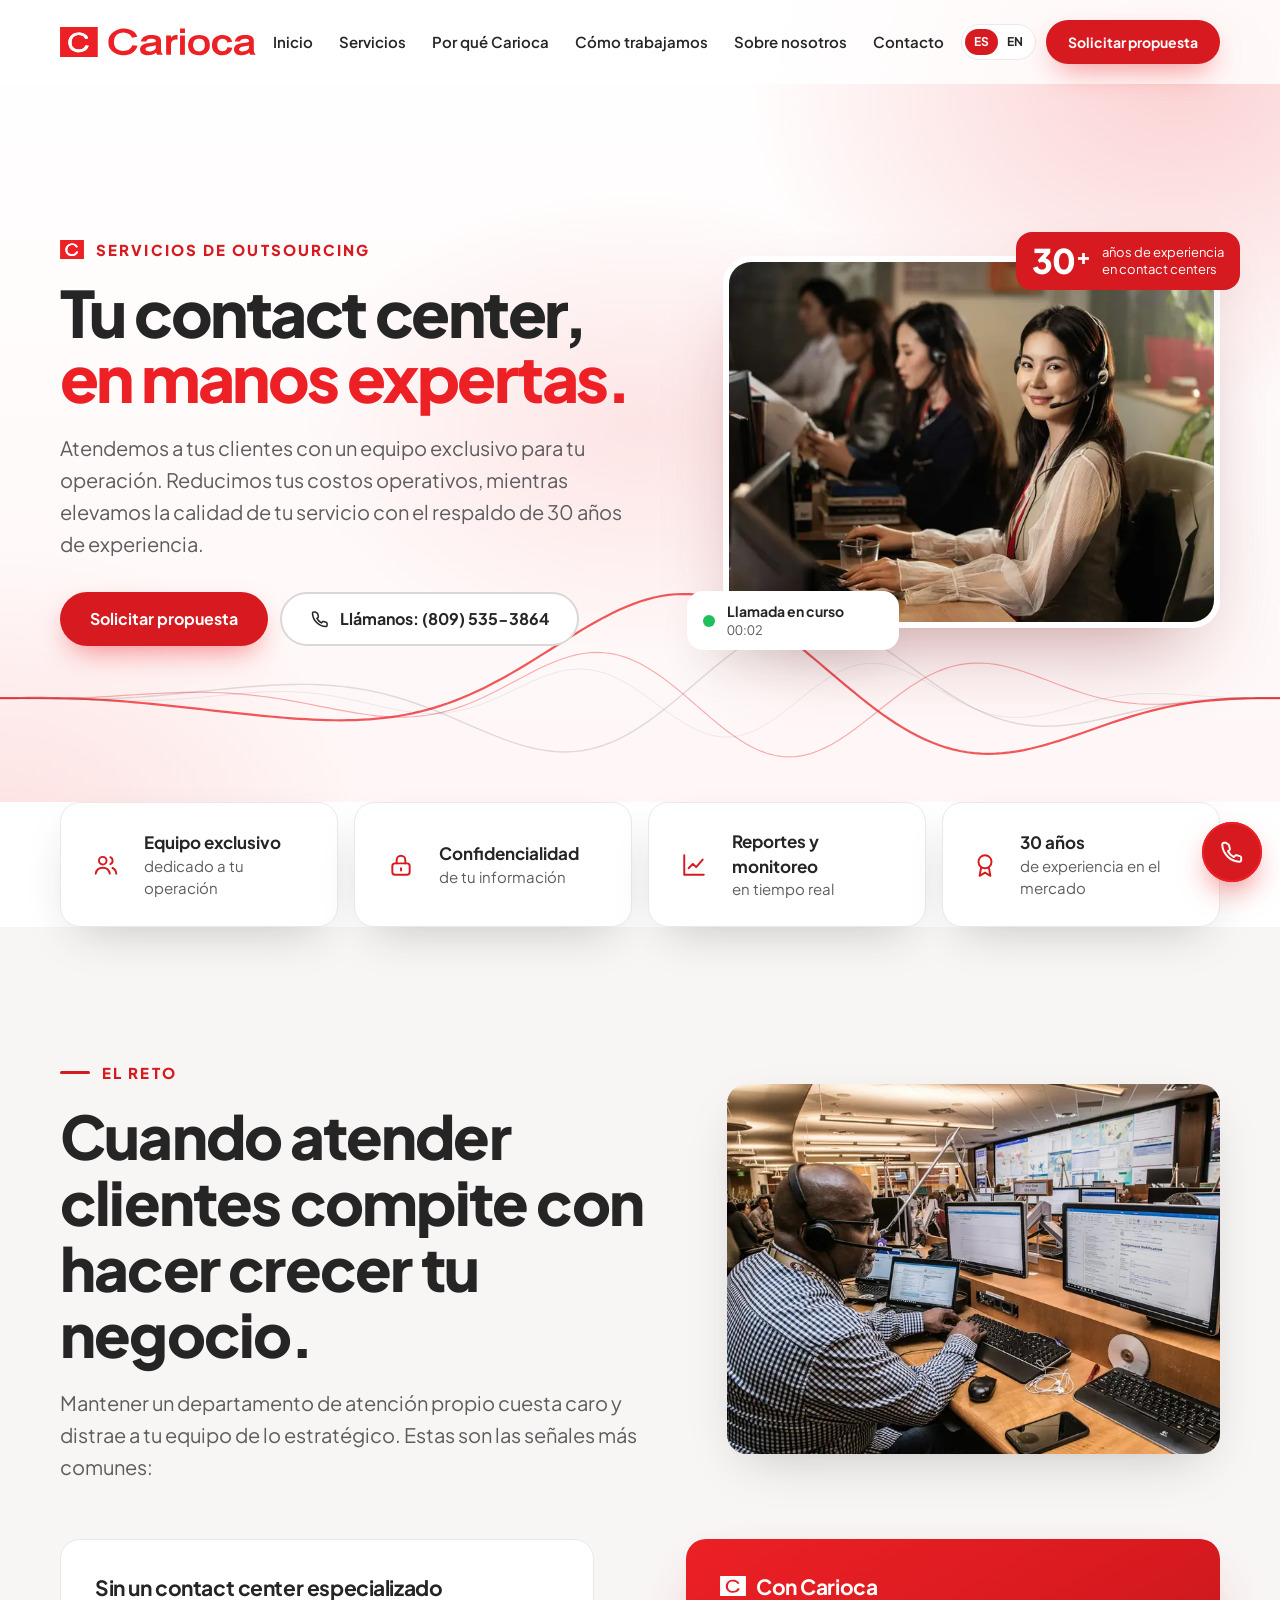
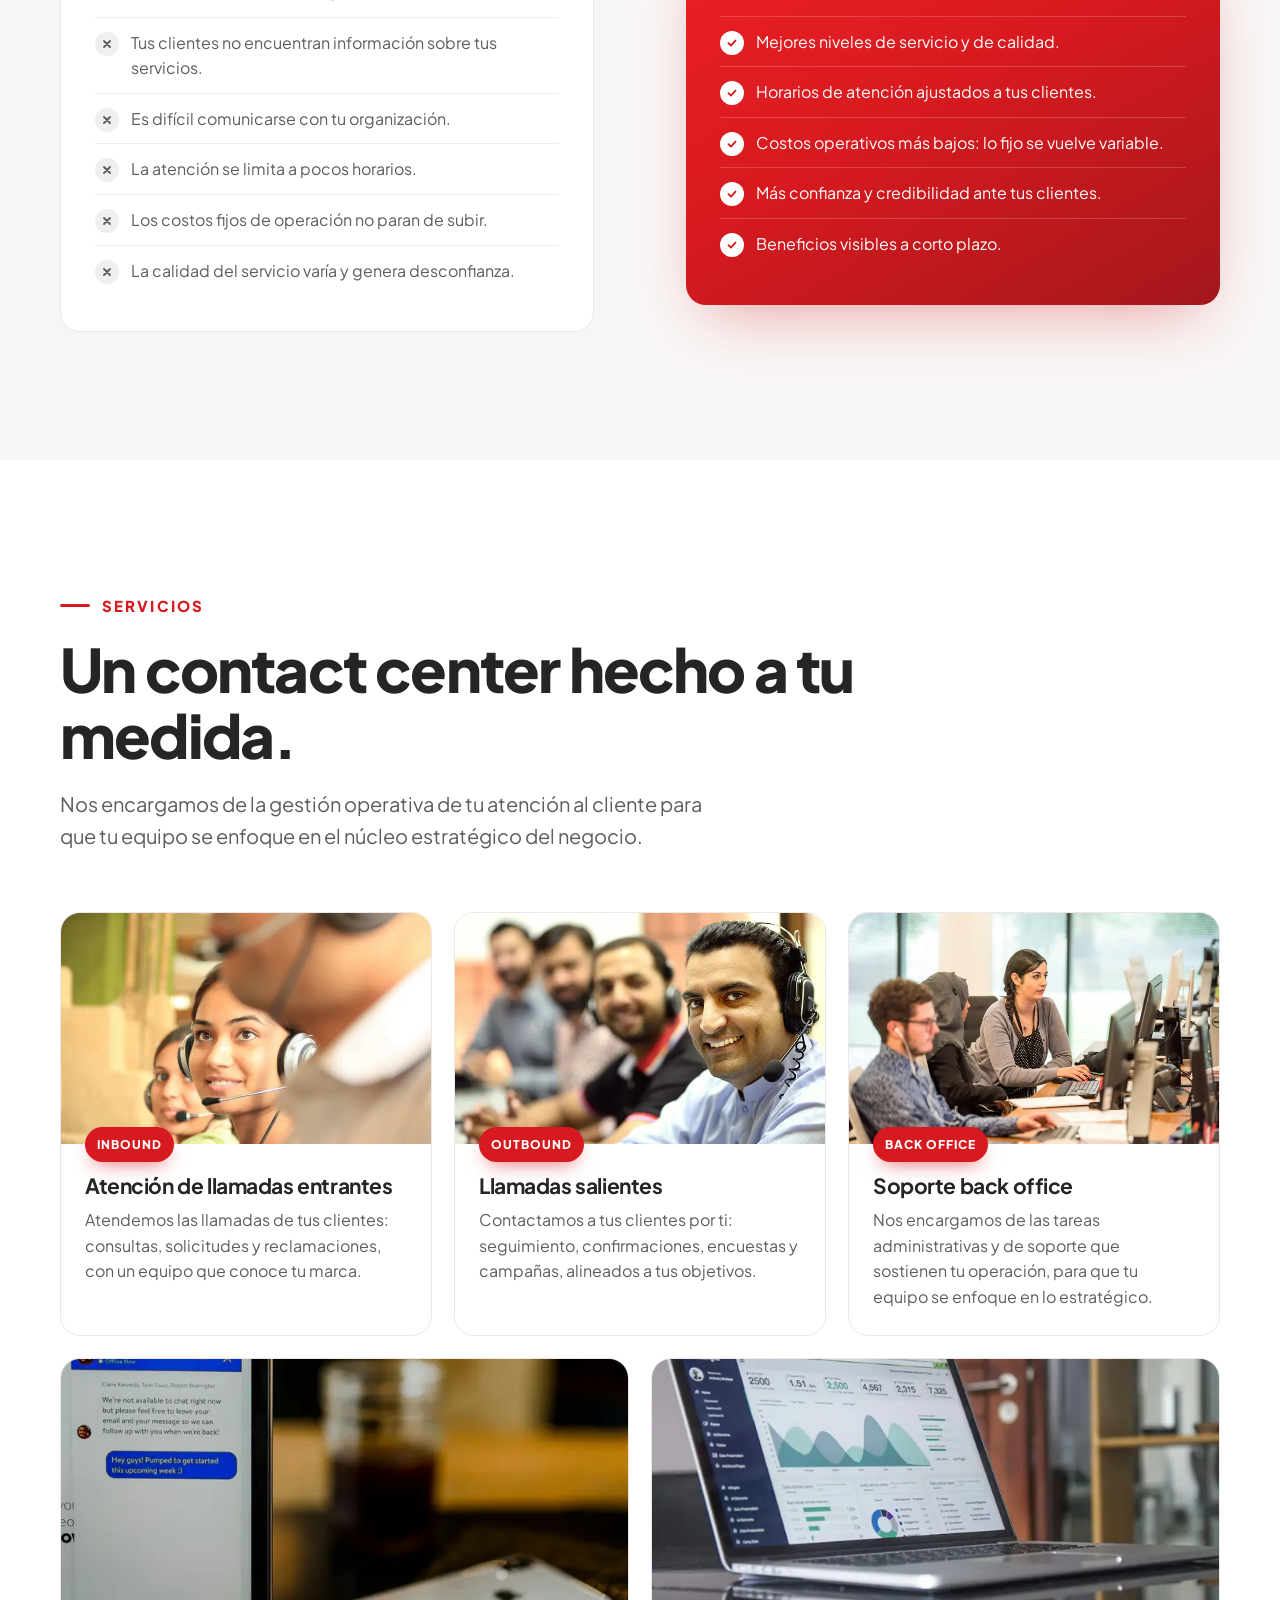
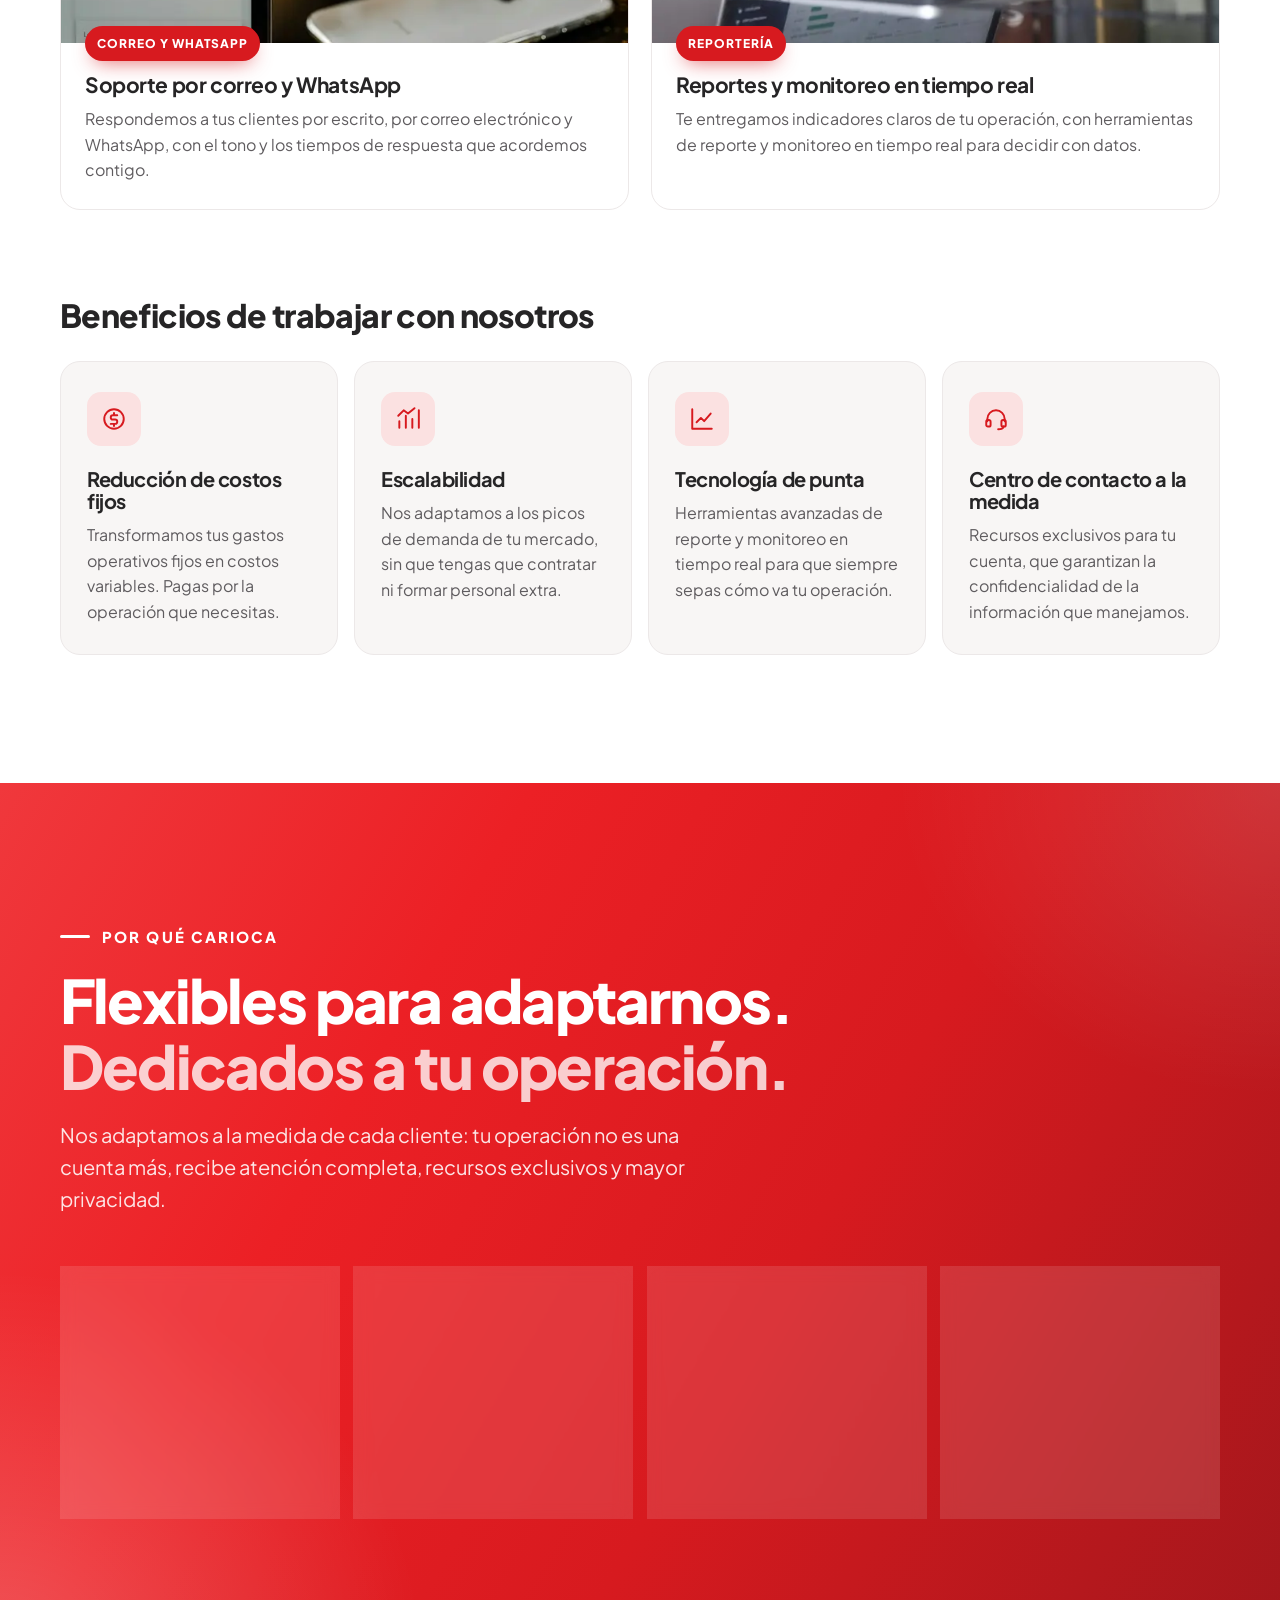
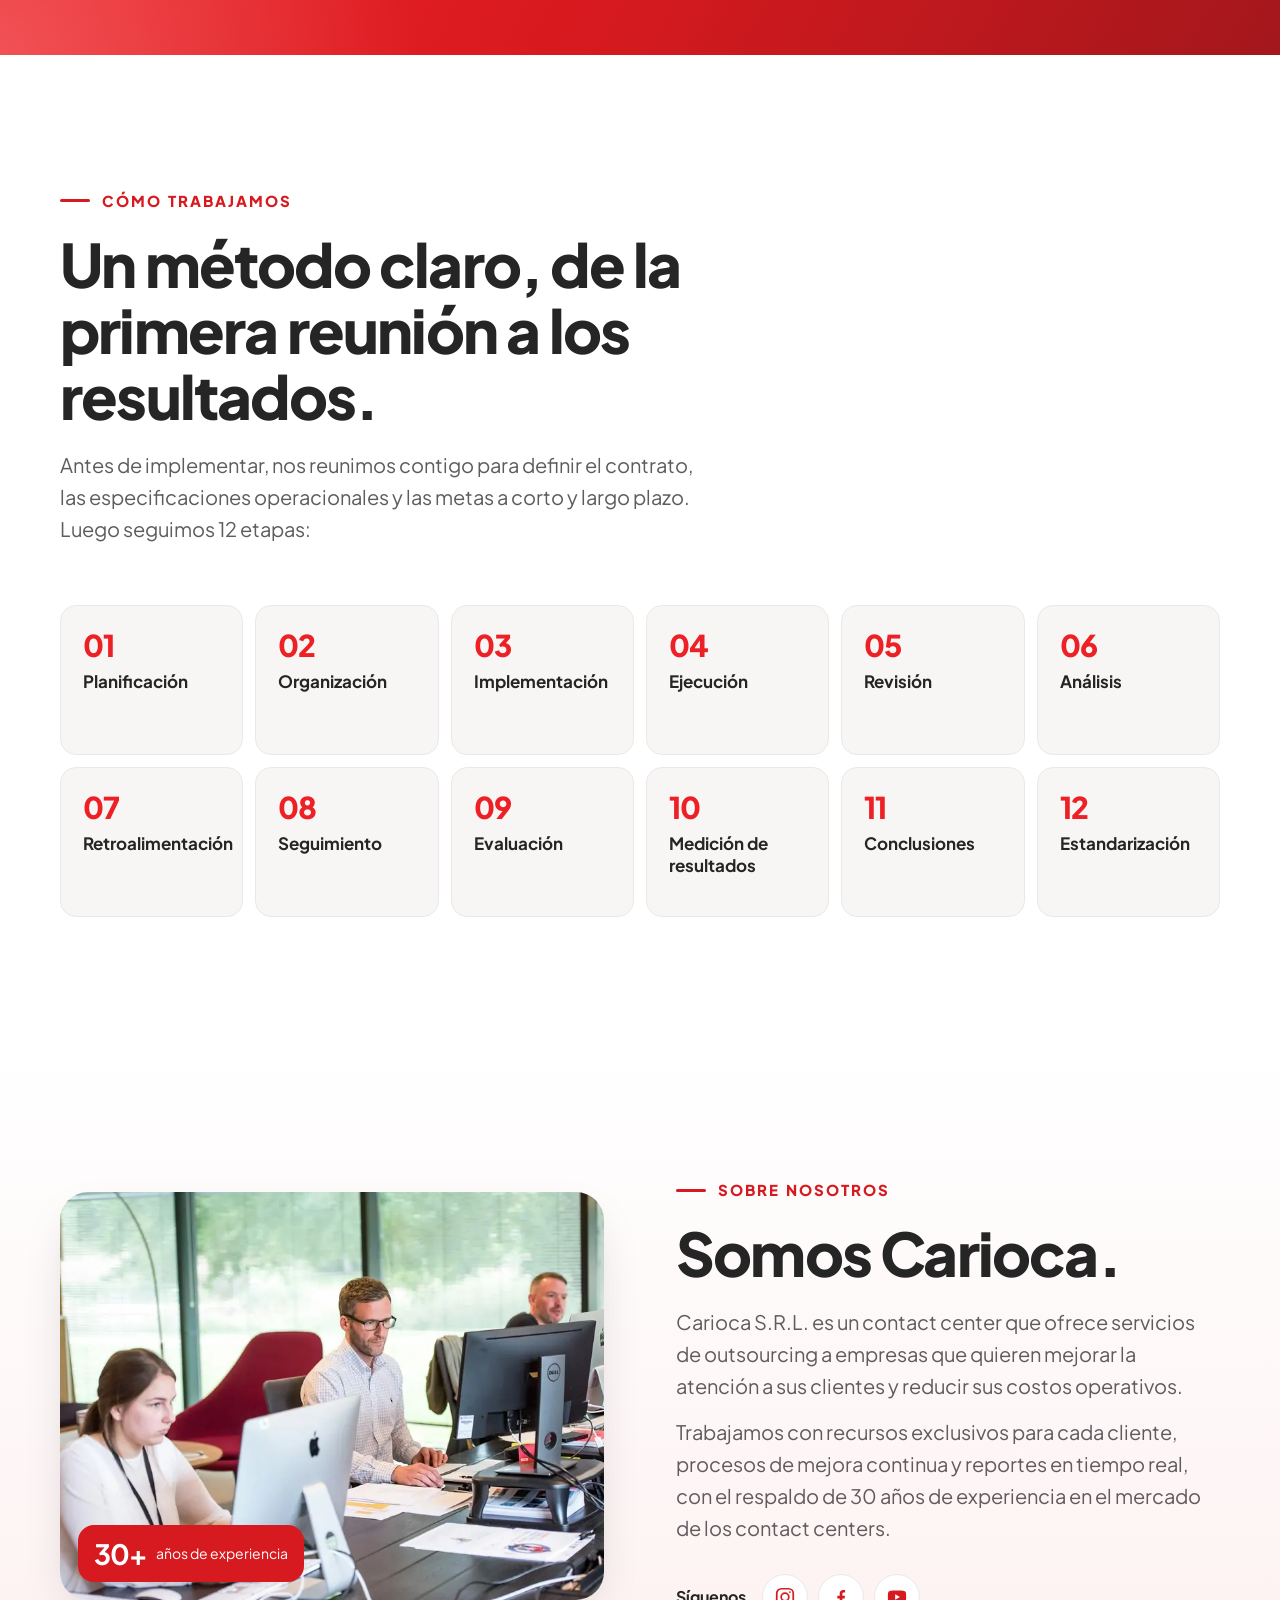
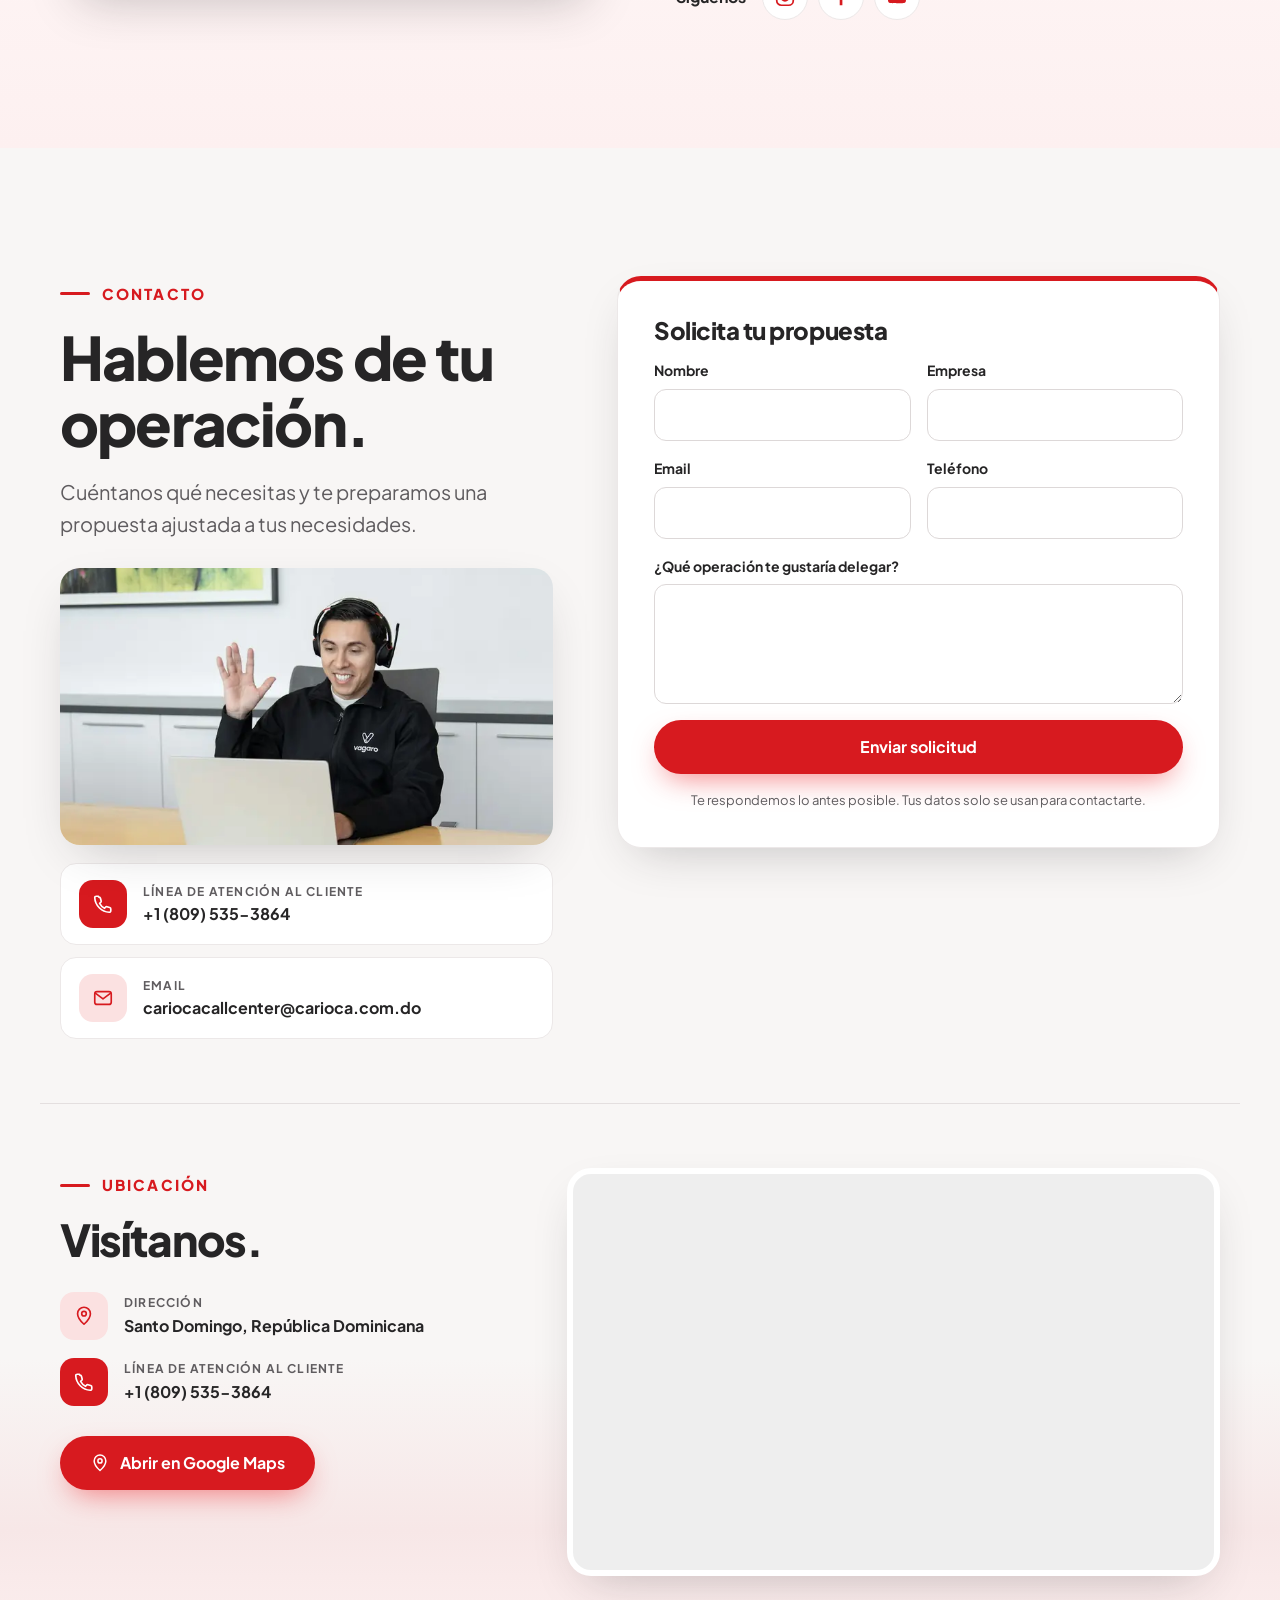
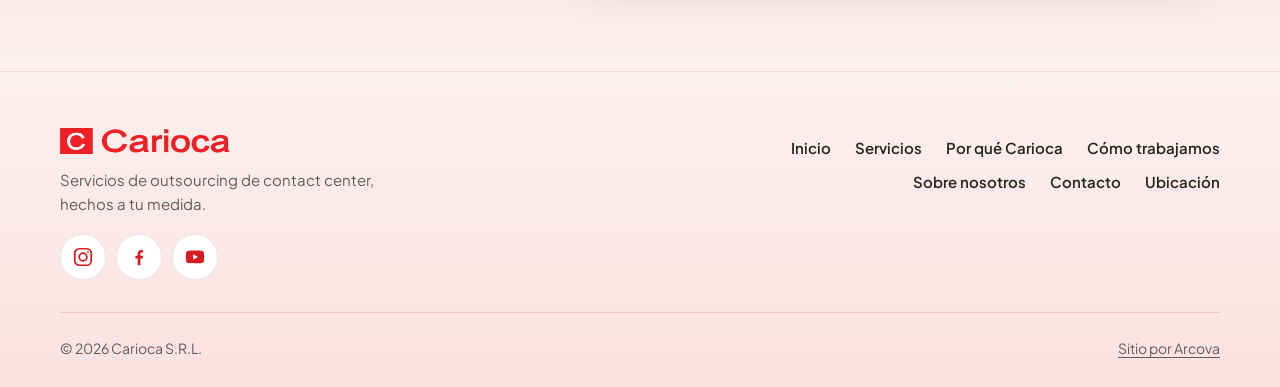
==== site/index.html @ 94bcf2cd "v2 con feedback del cliente: sitio claro blanco/rojo, soluciones con fotos, Sobre nosotros, etapas i" ====
<!doctype html>
<html lang="es">
<head>
<meta charset="utf-8">
<meta name="viewport" content="width=device-width, initial-scale=1">
<title>Carioca | Servicios de Outsourcing de Call Center y Contact Center</title>
<meta name="description" content="Carioca S.R.L.: servicios de outsourcing de contact center. Inbound, outbound, back office, soporte por correo y WhatsApp y reportería, con 30 años de experiencia.">
<!-- DEMO: quitar noindex al lanzar en el dominio final -->
<meta name="robots" content="noindex,nofollow">
<!-- [[PENDIENTE: dominio]] al tenerlo, añadir canonical, og:url y URL absoluta en og:image -->
<meta property="og:type" content="website">
<meta property="og:site_name" content="Carioca">
<meta property="og:locale" content="es_DO">
<meta property="og:locale:alternate" content="en_US">
<meta property="og:title" content="Carioca | Servicios de Outsourcing de Contact Center">
<meta property="og:description" content="Un contact center hecho a tu medida: inbound, outbound, back office, soporte por correo y WhatsApp y reportería.">
<meta property="og:image" content="img/og.jpg">
<meta property="og:image:width" content="1200"><meta property="og:image:height" content="630">
<meta name="twitter:card" content="summary_large_image">
<meta name="theme-color" content="#ffffff">
<link rel="icon" href="favicon.svg" type="image/svg+xml">
<link rel="apple-touch-icon" href="img/apple-touch-icon.png">
<script type="application/ld+json">
{"@context":"https://schema.org","@graph":[
 {"@type":"ProfessionalService","@id":"#business","name":"Carioca S.R.L.","alternateName":"Carioca Call Center",
  "description":"Servicios de outsourcing de contact center: atención de llamadas entrantes (inbound), llamadas salientes (outbound), soporte back office, soporte por correo y WhatsApp y reportería en tiempo real, con 30 años de experiencia en el mercado.",
  "email":"cariocacallcenter@carioca.com.do","telephone":"+1-809-535-3864",
  "address":{"@type":"PostalAddress","addressCountry":"DO"},
  "knowsLanguage":["es","en"],
  "hasOfferCatalog":{"@type":"OfferCatalog","name":"Servicios de outsourcing","itemListElement":[
   {"@type":"Offer","itemOffered":{"@type":"Service","name":"Atención de llamadas entrantes (inbound)"}},
   {"@type":"Offer","itemOffered":{"@type":"Service","name":"Llamadas salientes (outbound)"}},
   {"@type":"Offer","itemOffered":{"@type":"Service","name":"Soporte back office"}},
   {"@type":"Offer","itemOffered":{"@type":"Service","name":"Soporte por correo y WhatsApp"}},
   {"@type":"Offer","itemOffered":{"@type":"Service","name":"Reportería y monitoreo en tiempo real"}}]}}
]}
</script>
<link rel="preconnect" href="https://fonts.googleapis.com">
<link rel="preconnect" href="https://fonts.gstatic.com" crossorigin>
<link href="https://fonts.googleapis.com/css2?family=Plus+Jakarta+Sans:wght@400;500;600;700;800&display=swap" rel="stylesheet">
<link rel="preload" as="image" href="img/hero-640.webp" imagesrcset="img/hero-640.webp 640w, img/hero.webp 1000w" imagesizes="(min-width: 960px) 540px, 100vw">
<link rel="stylesheet" href="css/styles.css">
<script>try{var l=new URLSearchParams(location.search).get('lang')||localStorage.getItem('carioca-lang');if(l==='en')document.documentElement.lang='en'}catch(e){}</script>
</head>
<body>
<a class="skip" href="#main" data-i18n="skip">Saltar al contenido</a>

<header class="nav" id="top">
  <div class="wrap nav__in">
    <a class="nav__logo" href="#inicio" aria-label="Carioca — inicio"><img src="img/logo.svg" alt="Carioca" width="190" height="29"></a>
    <nav class="nav__links" id="menu" aria-label="Principal">
      <a href="#inicio" data-i18n="nav.home">Inicio</a>
      <a href="#servicios" data-i18n="nav.services">Servicios</a>
      <a href="#por-que" data-i18n="nav.why">Por qué Carioca</a>
      <a href="#proceso" data-i18n="nav.process">Cómo trabajamos</a>
      <a href="#nosotros" data-i18n="nav.about">Sobre nosotros</a>
      <a href="#contacto" data-i18n="nav.contact">Contacto</a>
    </nav>
    <div class="nav__actions">
      <button class="lang" type="button" aria-label="Cambiar idioma / Change language" data-lang-toggle><span data-l="es">ES</span><span data-l="en">EN</span></button>
      <a class="btn btn--sm btn--red nav__cta" href="#contacto" data-i18n="nav.cta">Solicitar propuesta</a>
      <button class="burger" type="button" aria-controls="menu" aria-expanded="false" aria-label="Menú"><span></span><span></span></button>
    </div>
  </div>
</header>

<main id="main">
<!-- HERO -->
<section class="hero" id="inicio">
  <div class="hero__bg" aria-hidden="true"><canvas class="hero__wave"></canvas></div>
  <div class="wrap hero__in">
    <div class="hero__copy">
      <p class="eyebrow eyebrow--mark reveal"><img class="eyebrow__mark" src="img/mark.svg" alt="" width="24" height="19"><span data-i18n="hero.eyebrow">Servicios de outsourcing</span></p>
      <h1 class="hero__title reveal" data-i18n-html="hero.title">Tu contact center, <em>en manos expertas.</em></h1>
      <p class="hero__lead reveal" data-i18n="hero.lead">Atendemos a tus clientes con un equipo exclusivo para tu operación. Reducimos tus costos operativos, mientras elevamos la calidad de tu servicio con el respaldo de 30 años de experiencia.</p>
      <div class="hero__ctas reveal">
        <a class="btn btn--red" href="#contacto" data-i18n="hero.cta">Solicitar propuesta</a>
        <a class="btn btn--ghost" href="tel:+18095353864" data-tel><svg aria-hidden="true" viewBox="0 0 24 24"><use href="#i-phone"/></svg><span data-i18n="hero.call">Llámanos: (809) 535-3864</span></a>
      </div>
    </div>
    <div class="hero__visual reveal">
      <figure class="hero__photo">
        <img src="img/hero-640.webp" srcset="img/hero-640.webp 640w, img/hero.webp 1000w" sizes="(min-width: 960px) 540px, 100vw" width="1000" height="750" alt="Agente de contact center sonriendo con auriculares en su puesto de trabajo" fetchpriority="high">
      </figure>
      <div class="chip chip--call" aria-hidden="true">
        <span class="chip__pulse"></span>
        <span><b data-i18n="hero.chip">Llamada en curso</b><small class="chip__time">00:00</small></span>
        <span class="eq"><i></i><i></i><i></i><i></i><i></i></span>
      </div>
      <div class="chip chip--years">
        <b><span data-count="30">30</span></b>
        <span data-i18n-html="hero.years">años de experiencia<br>en contact centers</span>
      </div>
    </div>
  </div>
</section>

<!-- PILARES -->
<section class="pillars" aria-label="Lo que nos define">
  <div class="wrap pillars__in">
    <div class="pillar reveal"><span class="pillar__ic"><svg aria-hidden="true" viewBox="0 0 24 24"><use href="#i-users"/></svg></span><p data-i18n-html="pill.1"><b>Equipo exclusivo</b> dedicado a tu operación</p></div>
    <div class="pillar reveal"><span class="pillar__ic"><svg aria-hidden="true" viewBox="0 0 24 24"><use href="#i-lock"/></svg></span><p data-i18n-html="pill.2"><b>Confidencialidad</b> de tu información</p></div>
    <div class="pillar reveal"><span class="pillar__ic"><svg aria-hidden="true" viewBox="0 0 24 24"><use href="#i-chart"/></svg></span><p data-i18n-html="pill.3"><b>Reportes y monitoreo</b> en tiempo real</p></div>
    <div class="pillar reveal"><span class="pillar__ic"><svg aria-hidden="true" viewBox="0 0 24 24"><use href="#i-award"/></svg></span><p data-i18n-html="pill.4"><b>30 años</b> de experiencia en el mercado</p></div>
  </div>
</section>

<!-- PROBLEMA / RESULTADO -->
<section class="section problem">
  <div class="wrap problem__in">
    <div class="problem__head">
      <div class="problem__text">
        <p class="eyebrow reveal" data-i18n="prob.eyebrow">El reto</p>
        <h2 class="h2 reveal" data-i18n="prob.title">Cuando atender clientes compite con hacer crecer tu negocio.</h2>
        <p class="lead reveal" data-i18n="prob.lead">Mantener un departamento de atención propio cuesta caro y distrae a tu equipo de lo estratégico. Estas son las señales más comunes:</p>
      </div>
      <figure class="problem__img reveal">
        <img src="img/reto.webp" width="720" height="540" loading="lazy" alt="Agente atendiendo una llamada frente a varias pantallas en un centro de operaciones">
      </figure>
    </div>
    <div class="compare">
      <div class="compare__col compare__col--pain reveal">
        <h3 data-i18n="prob.painT">Sin un contact center especializado</h3>
        <ul>
          <li data-i18n="prob.p1">Tus clientes no encuentran información sobre tus servicios.</li>
          <li data-i18n="prob.p2">Es difícil comunicarse con tu organización.</li>
          <li data-i18n="prob.p3">La atención se limita a pocos horarios.</li>
          <li data-i18n="prob.p4">Los costos fijos de operación no paran de subir.</li>
          <li data-i18n="prob.p5">La calidad del servicio varía y genera desconfianza.</li>
        </ul>
      </div>
      <div class="compare__arrow reveal" aria-hidden="true"><svg viewBox="0 0 24 24"><path d="M5 12h14m-6-6 6 6-6 6" fill="none" stroke="currentColor" stroke-width="2.2" stroke-linecap="round" stroke-linejoin="round"/></svg></div>
      <div class="compare__col compare__col--gain reveal">
        <h3><img src="img/mark-white.svg" alt="" width="26" height="21" class="compare__mark"><span data-i18n="prob.gainT">Con Carioca</span></h3>
        <ul>
          <li data-i18n="prob.g1">Mejores niveles de servicio y de calidad.</li>
          <li data-i18n="prob.g2">Horarios de atención ajustados a tus clientes.</li>
          <li data-i18n="prob.g3">Costos operativos más bajos: lo fijo se vuelve variable.</li>
          <li data-i18n="prob.g4">Más confianza y credibilidad ante tus clientes.</li>
          <li data-i18n="prob.g5">Beneficios visibles a corto plazo.</li>
        </ul>
      </div>
    </div>
  </div>
</section>

<!-- SERVICIOS -->
<section class="section services" id="servicios">
  <div class="wrap">
    <div class="sec-head">
      <p class="eyebrow reveal" data-i18n="svc.eyebrow">Servicios</p>
      <h2 class="h2 reveal" data-i18n="svc.title">Un contact center hecho a tu medida.</h2>
      <p class="lead reveal" data-i18n="svc.lead">Nos encargamos de la gestión operativa de tu atención al cliente para que tu equipo se enfoque en el núcleo estratégico del negocio.</p>
    </div>
    <div class="solutions">
      <article class="sol reveal">
        <figure class="sol__img"><img src="img/sol-inbound.webp" width="720" height="450" loading="lazy" alt="Agentes con auriculares atendiendo llamadas entrantes"></figure>
        <div class="sol__body">
          <span class="sol__tag">Inbound</span>
          <h3 data-i18n="sol.1t">Atención de llamadas entrantes</h3>
          <p data-i18n="sol.1d">Atendemos las llamadas de tus clientes: consultas, solicitudes y reclamaciones, con un equipo que conoce tu marca.</p>
        </div>
      </article>
      <article class="sol reveal">
        <figure class="sol__img"><img src="img/sol-outbound.webp" width="720" height="450" loading="lazy" alt="Equipo de agentes con auriculares realizando llamadas"></figure>
        <div class="sol__body">
          <span class="sol__tag">Outbound</span>
          <h3 data-i18n="sol.2t">Llamadas salientes</h3>
          <p data-i18n="sol.2d">Contactamos a tus clientes por ti: seguimiento, confirmaciones, encuestas y campañas, alineados a tus objetivos.</p>
        </div>
      </article>
      <article class="sol reveal">
        <figure class="sol__img"><img src="img/sol-backoffice.webp" width="720" height="450" loading="lazy" alt="Equipo trabajando en computadoras en una oficina"></figure>
        <div class="sol__body">
          <span class="sol__tag">Back office</span>
          <h3 data-i18n="sol.3t">Soporte back office</h3>
          <p data-i18n="sol.3d">Nos encargamos de las tareas administrativas y de soporte que sostienen tu operación, para que tu equipo se enfoque en lo estratégico.</p>
        </div>
      </article>
      <article class="sol reveal">
        <figure class="sol__img"><img src="img/sol-chat.webp" width="720" height="450" loading="lazy" alt="Conversación de soporte por chat en una pantalla junto a un teléfono"></figure>
        <div class="sol__body">
          <span class="sol__tag" data-i18n="sol.4tag">Correo y WhatsApp</span>
          <h3 data-i18n="sol.4t">Soporte por correo y WhatsApp</h3>
          <p data-i18n="sol.4d">Respondemos a tus clientes por escrito, por correo electrónico y WhatsApp, con el tono y los tiempos de respuesta que acordemos contigo.</p>
        </div>
      </article>
      <article class="sol reveal">
        <figure class="sol__img"><img src="img/sol-reportes.webp" width="720" height="450" loading="lazy" alt="Laptop mostrando un panel de indicadores y gráficas"></figure>
        <div class="sol__body">
          <span class="sol__tag" data-i18n="sol.5tag">Reportería</span>
          <h3 data-i18n="sol.5t">Reportes y monitoreo en tiempo real</h3>
          <p data-i18n="sol.5d">Te entregamos indicadores claros de tu operación, con herramientas de reporte y monitoreo en tiempo real para decidir con datos.</p>
        </div>
      </article>
    </div>

    <h3 class="sub-head reveal" data-i18n="svc.benefits">Beneficios de trabajar con nosotros</h3>
    <div class="cards">
      <article class="card reveal">
        <span class="card__icon"><svg aria-hidden="true" viewBox="0 0 24 24"><use href="#i-coin"/></svg></span>
        <h3 data-i18n="svc.1t">Reducción de costos fijos</h3>
        <p data-i18n="svc.1d">Transformamos tus gastos operativos fijos en costos variables. Pagas por la operación que necesitas.</p>
      </article>
      <article class="card reveal">
        <span class="card__icon"><svg aria-hidden="true" viewBox="0 0 24 24"><use href="#i-scale"/></svg></span>
        <h3 data-i18n="svc.2t">Escalabilidad</h3>
        <p data-i18n="svc.2d">Nos adaptamos a los picos de demanda de tu mercado, sin que tengas que contratar ni formar personal extra.</p>
      </article>
      <article class="card reveal">
        <span class="card__icon"><svg aria-hidden="true" viewBox="0 0 24 24"><use href="#i-chart"/></svg></span>
        <h3 data-i18n="svc.3t">Tecnología de punta</h3>
        <p data-i18n="svc.3d">Herramientas avanzadas de reporte y monitoreo en tiempo real para que siempre sepas cómo va tu operación.</p>
      </article>
      <article class="card reveal">
        <span class="card__icon"><svg aria-hidden="true" viewBox="0 0 24 24"><use href="#i-headset"/></svg></span>
        <h3 data-i18n="svc.4t">Centro de contacto a la medida</h3>
        <p data-i18n="svc.4d">Recursos exclusivos para tu cuenta, que garantizan la confidencialidad de la información que manejamos.</p>
      </article>
    </div>
  </div>
</section>

<!-- POR QUÉ -->
<section class="why" id="por-que">
  <div class="why__bg" aria-hidden="true"></div>
  <div class="wrap why__in">
    <div class="why__head">
      <p class="eyebrow eyebrow--light reveal" data-i18n="why.eyebrow">Por qué Carioca</p>
      <h2 class="h2 h2--light reveal" data-i18n-html="why.title">Flexibles para adaptarnos.<br><em>Dedicados a tu operación.</em></h2>
      <p class="lead lead--light reveal" data-i18n="why.lead">Nos adaptamos a la medida de cada cliente: tu operación no es una cuenta más, recibe atención completa, recursos exclusivos y mayor privacidad.</p>
    </div>
    <div class="why__grid">
      <div class="why__item reveal"><span class="why__n">01</span><h3 data-i18n="why.1t">Flexibilidad y adaptabilidad</h3><p data-i18n="why.1d">Ajustamos el equipo, los horarios y los procesos a las necesidades y a los picos de tu operación.</p></div>
      <div class="why__item reveal"><span class="why__n">02</span><h3 data-i18n="why.2t">Dedicación completa</h3><p data-i18n="why.2d">Un equipo enfocado solo en tu cuenta, que conoce tu marca y a tus clientes.</p></div>
      <div class="why__item reveal"><span class="why__n">03</span><h3 data-i18n="why.3t">Privacidad de la información</h3><p data-i18n="why.3d">Recursos exclusivos por cliente para garantizar la confidencialidad de tus datos.</p></div>
      <div class="why__item reveal"><span class="why__n">04</span><h3 data-i18n="why.4t">Innovación y eficiencia</h3><p data-i18n="why.4d">Compromiso con la mejora de procesos y con un seguimiento constante a la calidad del servicio.</p></div>
    </div>
  </div>
</section>

<!-- PROCESO — descripciones de cada etapa redactadas por Arcova a partir del cuestionario: validar con el cliente -->
<section class="section process" id="proceso">
  <div class="wrap">
    <div class="sec-head">
      <p class="eyebrow reveal" data-i18n="proc.eyebrow">Cómo trabajamos</p>
      <h2 class="h2 reveal" data-i18n="proc.title">Un método claro, de la primera reunión a los resultados.</h2>
      <p class="lead reveal" data-i18n="proc.lead">Antes de implementar, nos reunimos contigo para definir el contrato, las especificaciones operacionales y las metas a corto y largo plazo. Luego seguimos 12 etapas:</p>
    </div>
    <ol class="steps">
      <li class="step reveal" tabindex="0"><span class="step__n">01</span><b data-i18n="st.1">Planificación</b><p data-i18n="sd.1">Definimos contigo las metas, el alcance y los recursos de la operación.</p></li>
      <li class="step reveal" tabindex="0"><span class="step__n">02</span><b data-i18n="st.2">Organización</b><p data-i18n="sd.2">Asignamos el equipo, los horarios y las herramientas de trabajo.</p></li>
      <li class="step reveal" tabindex="0"><span class="step__n">03</span><b data-i18n="st.3">Implementación</b><p data-i18n="sd.3">Configuramos los procesos, los guiones y los canales de atención.</p></li>
      <li class="step reveal" tabindex="0"><span class="step__n">04</span><b data-i18n="st.4">Ejecución</b><p data-i18n="sd.4">Ponemos en marcha la operación con tu equipo dedicado.</p></li>
      <li class="step reveal" tabindex="0"><span class="step__n">05</span><b data-i18n="st.5">Revisión</b><p data-i18n="sd.5">Supervisamos la calidad del servicio día a día.</p></li>
      <li class="step reveal" tabindex="0"><span class="step__n">06</span><b data-i18n="st.6">Análisis</b><p data-i18n="sd.6">Estudiamos los indicadores y los reportes de desempeño.</p></li>
      <li class="step reveal" tabindex="0"><span class="step__n">07</span><b data-i18n="st.7">Retroalimentación</b><p data-i18n="sd.7">Compartimos los hallazgos contigo y con nuestros agentes.</p></li>
      <li class="step reveal" tabindex="0"><span class="step__n">08</span><b data-i18n="st.8">Seguimiento</b><p data-i18n="sd.8">Acompañamos los ajustes acordados hasta cumplirlos.</p></li>
      <li class="step reveal" tabindex="0"><span class="step__n">09</span><b data-i18n="st.9">Evaluación</b><p data-i18n="sd.9">Medimos el avance frente a las metas definidas.</p></li>
      <li class="step reveal" tabindex="0"><span class="step__n">10</span><b data-i18n="st.10">Medición de resultados</b><p data-i18n="sd.10">Te presentamos los resultados con datos claros.</p></li>
      <li class="step reveal" tabindex="0"><span class="step__n">11</span><b data-i18n="st.11">Conclusiones</b><p data-i18n="sd.11">Identificamos aprendizajes y oportunidades de mejora.</p></li>
      <li class="step reveal" tabindex="0"><span class="step__n">12</span><b data-i18n="st.12">Estandarización</b><p data-i18n="sd.12">Convertimos lo que funciona en procesos estables.</p></li>
    </ol>
  </div>
</section>

<!-- SOBRE NOSOTROS — [[PENDIENTE: resumen del cliente]] texto provisional armado con los datos del cuestionario; reemplazar cuando lo envíen -->
<section class="section about" id="nosotros">
  <div class="wrap about__in">
    <figure class="about__img reveal">
      <img src="img/nosotros.webp" width="800" height="600" loading="lazy" alt="Equipo de Carioca trabajando en la oficina">
      <figcaption class="about__badge"><b>30+</b><span data-i18n="ab.badge">años de experiencia</span></figcaption>
    </figure>
    <div class="about__copy">
      <p class="eyebrow reveal" data-i18n="ab.eyebrow">Sobre nosotros</p>
      <h2 class="h2 reveal" data-i18n="ab.title">Somos Carioca.</h2>
      <p class="lead reveal" data-i18n="ab.p1">Carioca S.R.L. es un contact center que ofrece servicios de outsourcing a empresas que quieren mejorar la atención a sus clientes y reducir sus costos operativos.</p>
      <p class="lead reveal" data-i18n="ab.p2">Trabajamos con recursos exclusivos para cada cliente, procesos de mejora continua y reportes en tiempo real, con el respaldo de 30 años de experiencia en el mercado de los contact centers.</p>
      <div class="social reveal">
        <span data-i18n="ab.follow">Síguenos</span>
        <!-- [[PENDIENTE: enlaces de redes]] reemplazar href="#" por los perfiles reales -->
        <a href="#" data-pending aria-label="Instagram"><svg aria-hidden="true" viewBox="0 0 24 24"><use href="#i-ig"/></svg></a>
        <a href="#" data-pending aria-label="Facebook"><svg aria-hidden="true" viewBox="0 0 24 24"><use href="#i-fb"/></svg></a>
        <a href="#" data-pending aria-label="YouTube"><svg aria-hidden="true" viewBox="0 0 24 24"><use href="#i-yt"/></svg></a>
      </div>
    </div>
  </div>
</section>

<!-- Casos de éxito: se agrega cuando el cliente envíe casos reales (ver CLAUDE.md) -->

<!-- CONTACTO -->
<section class="section contact" id="contacto">
  <div class="wrap contact__in">
    <div class="contact__info">
      <p class="eyebrow reveal" data-i18n="ct.eyebrow">Contacto</p>
      <h2 class="h2 reveal" data-i18n="ct.title">Hablemos de tu operación.</h2>
      <p class="lead reveal" data-i18n="ct.lead">Cuéntanos qué necesitas y te preparamos una propuesta ajustada a tus necesidades.</p>
      <figure class="contact__img reveal">
        <img src="img/contacto.webp" width="720" height="540" loading="lazy" alt="Agente de atención al cliente saludando con auriculares frente a su laptop">
      </figure>
      <ul class="channels">
        <li class="reveal"><a href="tel:+18095353864" data-tel>
          <span class="channels__ic"><svg aria-hidden="true" viewBox="0 0 24 24"><use href="#i-phone"/></svg></span>
          <span><small data-i18n="ct.line">Línea de atención al cliente</small>+1 (809) 535-3864</span></a></li>
        <li class="reveal"><a href="mailto:cariocacallcenter@carioca.com.do" data-mail>
          <span class="channels__ic channels__ic--soft"><svg aria-hidden="true" viewBox="0 0 24 24"><use href="#i-mail"/></svg></span>
          <span><small>Email</small>cariocacallcenter@carioca.com.do</span></a></li>
      </ul>
    </div>
    <form class="form reveal" name="contacto" method="POST" action="/gracias.html" data-netlify="true" netlify-honeypot="empresa_web">
      <input type="hidden" name="form-name" value="contacto">
      <input type="hidden" name="idioma" value="es">
      <p class="hp"><label>No llenar: <input name="empresa_web" tabindex="-1" autocomplete="off"></label></p>
      <h3 class="form__title" data-i18n="f.title">Solicita tu propuesta</h3>
      <div class="field"><label for="f-nombre" data-i18n="f.name">Nombre</label><input id="f-nombre" name="nombre" autocomplete="name" required></div>
      <div class="field"><label for="f-empresa" data-i18n="f.company">Empresa</label><input id="f-empresa" name="empresa" autocomplete="organization" required></div>
      <div class="field"><label for="f-email" data-i18n="f.email">Email</label><input id="f-email" name="email" type="email" autocomplete="email" required></div>
      <div class="field"><label for="f-tel" data-i18n="f.phone">Teléfono</label><input id="f-tel" name="telefono" type="tel" autocomplete="tel"></div>
      <div class="field field--full"><label for="f-msg" data-i18n="f.msg">¿Qué operación te gustaría delegar?</label><textarea id="f-msg" name="mensaje" rows="4" required></textarea></div>
      <button class="btn btn--red btn--block" type="submit" data-i18n="f.send">Enviar solicitud</button>
      <p class="form__note" data-i18n="f.note">Te respondemos lo antes posible. Tus datos solo se usan para contactarte.</p>
    </form>
  </div>
</section>

<!-- UBICACIÓN — [[PENDIENTE: dirección real]] la ubicación es provisional (centro de Santo Domingo).
     Para cambiarla: reemplazar la búsqueda en el src del iframe y en el href del botón. -->
<section class="section location" id="ubicacion">
  <div class="wrap location__in">
    <div class="location__info">
      <p class="eyebrow reveal" data-i18n="loc.eyebrow">Ubicación</p>
      <h2 class="h2 reveal" data-i18n="loc.title">Visítanos.</h2>
      <ul class="location__list">
        <li class="reveal"><span class="channels__ic channels__ic--soft"><svg aria-hidden="true" viewBox="0 0 24 24"><use href="#i-pin"/></svg></span>
          <span><small data-i18n="loc.addrL">Dirección</small><span data-i18n="loc.addr">Santo Domingo, República Dominicana</span></span></li>
        <li class="reveal"><span class="channels__ic"><svg aria-hidden="true" viewBox="0 0 24 24"><use href="#i-phone"/></svg></span>
          <span><small data-i18n="ct.line">Línea de atención al cliente</small><a href="tel:+18095353864" data-tel>+1 (809) 535-3864</a></span></li>
      </ul>
      <a class="btn btn--red reveal" href="https://www.google.com/maps/search/?api=1&amp;query=Santo+Domingo%2C+Rep%C3%BAblica+Dominicana" target="_blank" rel="noopener" data-maps><svg aria-hidden="true" viewBox="0 0 24 24"><use href="#i-pin"/></svg><span data-i18n="loc.cta">Abrir en Google Maps</span></a>
    </div>
    <div class="location__map reveal">
      <iframe src="https://www.google.com/maps?q=Santo+Domingo%2C+Rep%C3%BAblica+Dominicana&amp;z=13&amp;output=embed" title="Mapa de ubicación de Carioca" loading="lazy" referrerpolicy="no-referrer-when-downgrade" allowfullscreen></iframe>
    </div>
  </div>
</section>
</main>

<footer class="footer">
  <div class="wrap footer__in">
    <div class="footer__brand">
      <img src="img/logo.svg" alt="Carioca" width="170" height="26" loading="lazy">
      <p data-i18n="foot.tag">Servicios de outsourcing de contact center, hechos a tu medida.</p>
      <div class="social social--foot">
        <a href="#" data-pending aria-label="Instagram"><svg aria-hidden="true" viewBox="0 0 24 24"><use href="#i-ig"/></svg></a>
        <a href="#" data-pending aria-label="Facebook"><svg aria-hidden="true" viewBox="0 0 24 24"><use href="#i-fb"/></svg></a>
        <a href="#" data-pending aria-label="YouTube"><svg aria-hidden="true" viewBox="0 0 24 24"><use href="#i-yt"/></svg></a>
      </div>
    </div>
    <nav class="footer__links" aria-label="Pie de página">
      <a href="#inicio" data-i18n="nav.home">Inicio</a>
      <a href="#servicios" data-i18n="nav.services">Servicios</a>
      <a href="#por-que" data-i18n="nav.why">Por qué Carioca</a>
      <a href="#proceso" data-i18n="nav.process">Cómo trabajamos</a>
      <a href="#nosotros" data-i18n="nav.about">Sobre nosotros</a>
      <a href="#contacto" data-i18n="nav.contact">Contacto</a>
      <a href="#ubicacion" data-i18n="loc.eyebrow">Ubicación</a>
    </nav>
    <div class="footer__bottom">
      <span>© <span data-year>2026</span> Carioca S.R.L.</span>
      <a href="https://arcovaco.com" target="_blank" rel="noopener" data-i18n="foot.by">Sitio por Arcova</a>
    </div>
  </div>
</footer>

<!-- Botón flotante: llamada a la línea de atención. [[PENDIENTE: WhatsApp]] cuando lo den, cambiar a wa.me con clase float-btn--wa, data-wa e ícono #i-wa (y el número en js/i18n.js) -->
<a class="float-btn" href="tel:+18095353864" aria-label="Llamar a la línea de atención al cliente" data-tel><svg aria-hidden="true" viewBox="0 0 24 24"><use href="#i-phone"/></svg></a>

<svg width="0" height="0" style="position:absolute" aria-hidden="true">
  <symbol id="i-wa" viewBox="0 0 24 24"><path fill="currentColor" d="M17.5 14.4c-.3-.1-1.8-.9-2-1-.3-.1-.5-.1-.7.1-.2.3-.8 1-.9 1.2-.2.2-.3.2-.6.1-.3-.1-1.3-.5-2.4-1.5-.9-.8-1.5-1.8-1.7-2.1-.2-.3 0-.5.1-.6l.4-.5.3-.5c.1-.2 0-.4 0-.5l-.9-2.2c-.2-.6-.5-.5-.7-.5h-.6c-.2 0-.5.1-.8.4-.3.3-1 1-1 2.5s1.1 2.9 1.2 3.1c.1.2 2.1 3.2 5.1 4.5.7.3 1.3.5 1.7.6.7.2 1.4.2 1.9.1.6-.1 1.8-.7 2-1.4.2-.7.2-1.3.2-1.4-.1-.1-.3-.2-.6-.3zM12 21.8c-1.8 0-3.5-.5-5-1.4l-.4-.2-3.7 1 1-3.6-.2-.4A9.8 9.8 0 1 1 12 21.8zm8.4-18.2A11.8 11.8 0 0 0 1.9 17.9L.2 24l6.3-1.7A11.8 11.8 0 0 0 24 12a11.7 11.7 0 0 0-3.6-8.4z"/></symbol>
  <symbol id="i-ig" viewBox="0 0 24 24"><g fill="none" stroke="currentColor" stroke-width="1.9"><rect x="3" y="3" width="18" height="18" rx="5"/><circle cx="12" cy="12" r="4.2"/><circle cx="17.4" cy="6.6" r="1" fill="currentColor" stroke="none"/></g></symbol>
  <symbol id="i-fb" viewBox="0 0 24 24"><path fill="currentColor" d="M13.5 21v-7.5H16l.4-3h-2.9V8.6c0-.9.3-1.5 1.5-1.5h1.5V4.4c-.3 0-1.2-.1-2.2-.1-2.2 0-3.7 1.3-3.7 3.8v2.4H8v3h2.6V21h2.9z"/></symbol>
  <symbol id="i-yt" viewBox="0 0 24 24"><path fill="currentColor" d="M21.6 7.2a2.5 2.5 0 0 0-1.8-1.8C18.2 5 12 5 12 5s-6.2 0-7.8.4A2.5 2.5 0 0 0 2.4 7.2C2 8.8 2 12 2 12s0 3.2.4 4.8a2.5 2.5 0 0 0 1.8 1.8C5.8 19 12 19 12 19s6.2 0 7.8-.4a2.5 2.5 0 0 0 1.8-1.8c.4-1.6.4-4.8.4-4.8s0-3.2-.4-4.8zM10 15V9l5.2 3L10 15z"/></symbol>
  <symbol id="i-users" viewBox="0 0 24 24"><g fill="none" stroke="currentColor" stroke-width="1.8" stroke-linecap="round" stroke-linejoin="round"><circle cx="9" cy="8" r="3.5"/><path d="M2.5 20c.6-3.6 3.2-5.5 6.5-5.5s5.9 1.9 6.5 5.5"/><path d="M16 4.8a3.5 3.5 0 0 1 0 6.4M18 14.8c2 .7 3.2 2.5 3.5 5.2"/></g></symbol>
  <symbol id="i-lock" viewBox="0 0 24 24"><g fill="none" stroke="currentColor" stroke-width="1.8" stroke-linecap="round" stroke-linejoin="round"><rect x="4" y="10.5" width="16" height="10.5" rx="2.5"/><path d="M8 10.5V7.5a4 4 0 0 1 8 0v3M12 15v2"/></g></symbol>
  <symbol id="i-chart" viewBox="0 0 24 24"><g fill="none" stroke="currentColor" stroke-width="1.8" stroke-linecap="round" stroke-linejoin="round"><path d="M3 3v18h18"/><path d="m7 15 4-4 3 3 6-7"/></g></symbol>
  <symbol id="i-award" viewBox="0 0 24 24"><g fill="none" stroke="currentColor" stroke-width="1.8" stroke-linecap="round" stroke-linejoin="round"><circle cx="12" cy="9" r="6"/><path d="m8.5 14 -1.5 8 5-3 5 3-1.5-8"/></g></symbol>
  <symbol id="i-coin" viewBox="0 0 24 24"><g fill="none" stroke="currentColor" stroke-width="1.8" stroke-linecap="round" stroke-linejoin="round"><circle cx="12" cy="12" r="9"/><path d="M15 8.5h-4a2 2 0 0 0 0 4h2a2 2 0 0 1 0 4H9M12 6.5v2M12 16.5v2"/></g></symbol>
  <symbol id="i-scale" viewBox="0 0 24 24"><g fill="none" stroke="currentColor" stroke-width="1.8" stroke-linecap="round" stroke-linejoin="round"><path d="M4 20V14M10 20V9M16 20V12M22 20V4"/><path d="m3 9 5-5 4 3 6-5"/></g></symbol>
  <symbol id="i-headset" viewBox="0 0 24 24"><g fill="none" stroke="currentColor" stroke-width="1.8" stroke-linecap="round" stroke-linejoin="round"><path d="M4 14v-2a8 8 0 0 1 16 0v2"/><rect x="3" y="13" width="4" height="6" rx="1.5"/><rect x="17" y="13" width="4" height="6" rx="1.5"/><path d="M19 19c0 1.7-2 2.5-5 2.5"/></g></symbol>
  <symbol id="i-phone" viewBox="0 0 24 24"><path fill="none" stroke="currentColor" stroke-width="1.8" stroke-linecap="round" stroke-linejoin="round" d="M6.6 3.5h-2A1.6 1.6 0 0 0 3 5.2C3.4 13.6 10.4 20.6 18.8 21a1.6 1.6 0 0 0 1.7-1.6v-2a1.6 1.6 0 0 0-1.2-1.6l-3-.8a1.6 1.6 0 0 0-1.6.5l-1 1.2a12.5 12.5 0 0 1-5.4-5.4l1.2-1a1.6 1.6 0 0 0 .5-1.6l-.8-3a1.6 1.6 0 0 0-1.6-1.2z"/></symbol>
  <symbol id="i-pin" viewBox="0 0 24 24"><g fill="none" stroke="currentColor" stroke-width="1.8" stroke-linecap="round" stroke-linejoin="round"><path d="M12 21s-7-6.2-7-11.5a7 7 0 0 1 14 0C19 14.8 12 21 12 21z"/><circle cx="12" cy="9.5" r="2.5"/></g></symbol>
  <symbol id="i-mail" viewBox="0 0 24 24"><g fill="none" stroke="currentColor" stroke-width="1.8" stroke-linecap="round" stroke-linejoin="round"><rect x="3" y="5" width="18" height="14" rx="2.5"/><path d="m4 7 8 6 8-6"/></g></symbol>
</svg>

<script src="js/i18n.js" defer></script>
<script src="js/main.js" defer></script>
<!-- [[PENDIENTE: GA4 Measurement ID]] js/analytics.js se activa cuando exista -->
<script src="js/analytics.js" defer></script>
</body>
</html>
---- site/css/styles.css ----
/* Carioca — estilos. Paleta de marca: #ec2025 / #262526 / #ffffff
   v2 (feedback del cliente 2026-10-21): base blanca y roja, sin fondos negros. */
:root{
  --red:#ec2025;          /* rojo de marca: superficies grandes y decoración */
  --red-600:#d71a1f;      /* rojo con contraste AA sobre blanco (botones, texto) */
  --red-800:#a3171c;
  --red-50:#fdf0f0;
  --red-100:#fbe1e1;
  --ink:#262526;          /* gris carbón de marca (texto) */
  --muted:#5f5c5f;
  --line:#ece8e8;
  --paper:#ffffff;
  --paper-2:#f8f6f5;
  --radius:20px;
  --shadow:0 18px 50px -20px rgba(38,37,38,.28);
  --shadow-red:0 24px 60px -24px rgba(215,26,31,.45);
  --font:"Plus Jakarta Sans",system-ui,-apple-system,"Segoe UI",Roboto,sans-serif;
  --ease:cubic-bezier(.2,.7,.2,1);
  --nav-h:74px;
}
*,*::before,*::after{box-sizing:border-box}
html{scroll-behavior:smooth;scroll-padding-top:var(--nav-h);-webkit-text-size-adjust:100%}
body{margin:0;font-family:var(--font);color:var(--ink);background:var(--paper);font-size:16px;line-height:1.6;overflow-x:hidden;-webkit-font-smoothing:antialiased}
img,svg{display:block;max-width:100%}
figure{margin:0}
a{color:inherit;text-decoration:none}
h1,h2,h3{margin:0;line-height:1.1;letter-spacing:-.02em}
p{margin:0}
ul,ol{margin:0;padding:0;list-style:none}
:focus-visible{outline:3px solid var(--red);outline-offset:3px;border-radius:6px}
.wrap{width:100%;max-width:1200px;margin:0 auto;padding:0 20px}
.skip{position:absolute;left:12px;top:-60px;z-index:100;background:var(--ink);color:#fff;padding:10px 16px;border-radius:10px}
.skip:focus{top:12px}

/* Botones */
.btn{display:inline-flex;align-items:center;justify-content:center;gap:10px;min-height:54px;padding:0 28px;border-radius:999px;font:700 16px/1 var(--font);border:2px solid transparent;cursor:pointer;transition:transform .25s var(--ease),background .25s,box-shadow .25s,border-color .25s,color .25s}
.btn svg{width:20px;height:20px}
.btn--red{background:var(--red-600);color:#fff;box-shadow:0 12px 30px -10px rgba(236,32,37,.6)}
.btn--red:hover{background:var(--red);transform:translateY(-2px)}
.btn--ghost{color:var(--ink);border-color:#dcd7d7;background:#fff}
.btn--ghost:hover{border-color:var(--red-600);color:var(--red-600);transform:translateY(-2px)}
.btn--sm{min-height:44px;padding:0 20px;font-size:14px}
.btn--block{width:100%}

/* Tipografía (más grande, pedido del cliente) */
.eyebrow{display:inline-flex;align-items:center;gap:12px;font-size:15px;font-weight:800;letter-spacing:.14em;text-transform:uppercase;color:var(--red-600);margin-bottom:18px}
.eyebrow::before{content:"";width:30px;height:3px;border-radius:3px;background:currentColor}
.eyebrow--light{color:#fff}
.eyebrow--light::before{background:#fff}
.eyebrow--mark::before{display:none}
.eyebrow__mark{width:24px;height:auto;flex:none}
.h2{font-size:clamp(34px,7.4vw,60px);font-weight:800;letter-spacing:-.03em}
.h2 em,.hero__title em{font-style:normal;color:var(--red)}
.h2--light{color:#fff}
.lead{font-size:clamp(17px,2.2vw,20px);color:var(--muted);margin-top:20px;max-width:660px}
.lead--light{color:rgba(255,255,255,.88)}
.section{padding:clamp(76px,11vw,128px) 0}
.sec-head{max-width:800px;margin-bottom:clamp(36px,6vw,60px)}
.sub-head{font-size:clamp(24px,4vw,32px);font-weight:800;margin:clamp(56px,8vw,88px) 0 28px}

/* Navegación (siempre clara; logo rojo y más grande) */
.nav{position:fixed;inset:0 0 auto;z-index:50;height:var(--nav-h);background:rgba(255,255,255,.82);backdrop-filter:saturate(1.4) blur(14px);transition:box-shadow .3s,background .3s}
.nav.is-solid{background:rgba(255,255,255,.95);box-shadow:0 1px 0 var(--line),0 10px 30px -20px rgba(0,0,0,.2)}
.nav__in{height:100%;display:flex;align-items:center;justify-content:space-between;gap:16px}
.nav__logo img{width:158px;height:auto}
.nav__links{display:none}
.nav__actions{display:flex;align-items:center;gap:10px}
.nav__cta{display:none}
.lang{display:inline-flex;border:1.5px solid var(--line);border-radius:999px;padding:3px;background:#fff;cursor:pointer;font:700 12px/1 var(--font);color:var(--ink);min-height:36px;align-items:center}
.lang span{padding:7px 9px;border-radius:999px;transition:background .25s,color .25s}
html[lang="es"] .lang [data-l="es"],html[lang="en"] .lang [data-l="en"]{background:var(--red-600);color:#fff}
.burger{width:44px;height:44px;border:0;background:transparent;display:grid;place-content:center;gap:6px;cursor:pointer}
.burger span{width:24px;height:2.5px;background:var(--ink);border-radius:2px;transition:transform .3s}
.nav.is-open .burger span:first-child{transform:translateY(4.25px) rotate(45deg)}
.nav.is-open .burger span:last-child{transform:translateY(-4.25px) rotate(-45deg)}
@media (max-width:1139px){
  .nav__links{display:flex;flex-direction:column;position:fixed;inset:var(--nav-h) 0 auto;background:#fff;padding:8px 20px 24px;box-shadow:var(--shadow);transform:translateY(-12px);opacity:0;visibility:hidden;transition:.3s var(--ease);max-height:calc(100vh - var(--nav-h));overflow:auto}
  .nav__links a{padding:15px 4px;font-size:18px;font-weight:600;border-bottom:1px solid var(--line)}
  .nav.is-open{background:#fff}
  .nav.is-open .nav__links{transform:none;opacity:1;visibility:visible}
}
@media (min-width:1140px){
  .burger{display:none}
  .nav__cta{display:inline-flex}
  .nav__links{display:flex;gap:26px;font-size:15px;font-weight:600}
  .nav__links a{position:relative;padding:6px 0}
  .nav__links a::after{content:"";position:absolute;left:0;bottom:0;height:2px;width:100%;background:var(--red);transform:scaleX(0);transform-origin:left;transition:transform .3s var(--ease)}
  .nav__links a:hover{color:var(--red-600)}
  .nav__links a:hover::after{transform:scaleX(1)}
  .nav__logo img{width:196px}
  :root{--nav-h:84px}
}

/* Hero (fondo blanco con degradado rojo suave) */
.hero{position:relative;background:#fff;padding:calc(var(--nav-h) + 36px) 0 76px;overflow:hidden;isolation:isolate}
.hero__bg{position:absolute;inset:0;z-index:-1;background:
  radial-gradient(55% 65% at 92% 8%,rgba(236,32,37,.20),transparent 62%),
  radial-gradient(45% 55% at 0% 100%,rgba(236,32,37,.10),transparent 65%),
  linear-gradient(180deg,#fff 0%,#fff6f6 100%)}
.hero__bg::after{content:"";position:absolute;inset:-20%;background:radial-gradient(28% 28% at 50% 50%,rgba(236,32,37,.10),transparent 70%);animation:drift 18s ease-in-out infinite alternate}
.hero__wave{position:absolute;left:0;right:0;bottom:0;width:100%;height:46%}
.hero__in{display:grid;gap:52px;align-items:center}
.hero__title{font-size:clamp(42px,10.5vw,78px);font-weight:800;letter-spacing:-.04em;line-height:1.02}
.hero__lead{font-size:clamp(17px,2.4vw,20px);color:var(--muted);margin-top:22px;max-width:580px}
.hero__ctas{display:flex;flex-direction:column;gap:12px;margin-top:32px}
.hero__visual{position:relative;max-width:580px}
.hero__photo{border-radius:28px;overflow:hidden;box-shadow:0 40px 80px -34px rgba(120,20,24,.45);aspect-ratio:4/3;border:6px solid #fff}
.hero__photo img{width:100%;height:100%;object-fit:cover}
.chip{position:absolute;display:flex;align-items:center;gap:12px;background:#fff;color:var(--ink);border-radius:16px;padding:12px 16px;box-shadow:var(--shadow);font-size:14px;line-height:1.25}
.chip--call{left:-6px;bottom:-22px;animation:float 6s ease-in-out infinite}
.chip--call b{display:block;font-size:14px}
.chip--call small{color:var(--muted);font-variant-numeric:tabular-nums;font-size:13px}
.chip__pulse{width:12px;height:12px;border-radius:50%;background:#1fbf5b;box-shadow:0 0 0 0 rgba(31,191,91,.6);animation:pingG 1.8s infinite}
.eq{display:flex;align-items:flex-end;gap:3px;height:20px}
.eq i{width:3px;background:var(--red);border-radius:2px;animation:eq 1s ease-in-out infinite}
.eq i:nth-child(2){animation-delay:-.2s}.eq i:nth-child(3){animation-delay:-.45s}.eq i:nth-child(4){animation-delay:-.7s}.eq i:nth-child(5){animation-delay:-.35s}
.chip--years{right:-6px;top:-24px;background:var(--red-600);color:#fff;animation:float 7s ease-in-out -2s infinite}
.chip--years b{font-size:34px;font-weight:800;letter-spacing:-.03em;line-height:1}
.chip--years b::after{content:"+";font-size:22px;vertical-align:top;margin-left:1px}
.chip--years > span{font-size:13px}
@media (min-width:600px){.hero__ctas{flex-direction:row;flex-wrap:wrap}}
@media (min-width:960px){
  .hero{padding:calc(var(--nav-h) + 64px) 0 110px;min-height:min(94vh,880px);display:flex;align-items:center}
  .hero__in{grid-template-columns:1.1fr .9fr;gap:56px}
  .hero__title{font-size:clamp(52px,5vw,70px)}
  .chip--call{left:-36px}
  .chip--years{right:-20px}
}

/* Pilares (interactivos) */
.pillars{background:#fff;padding:28px 0}
.pillars__in{display:grid;grid-template-columns:1fr 1fr;gap:12px}
.pillar{display:flex;flex-direction:column;gap:14px;padding:22px 18px;border-radius:var(--radius);background:var(--paper-2);border:1px solid var(--line);transition:background .35s,color .35s,transform .35s var(--ease),box-shadow .35s;cursor:default}
.pillar__ic{display:grid;place-items:center;width:48px;height:48px;border-radius:14px;background:#fff;color:var(--red-600);transition:background .35s,color .35s,transform .45s var(--ease)}
.pillar__ic svg{width:26px;height:26px}
.pillar p{font-size:15px;color:var(--muted);line-height:1.45;transition:color .35s}
.pillar b{display:block;color:var(--ink);font-size:17px;transition:color .35s}
.pillar:hover{background:var(--red-600);transform:translateY(-6px);box-shadow:var(--shadow-red)}
.pillar:hover p,.pillar:hover b{color:#fff}
.pillar:hover .pillar__ic{background:rgba(255,255,255,.18);color:#fff;transform:rotate(-8deg) scale(1.08)}
@media (min-width:960px){
  .pillars{padding:0;margin-top:-44px;position:relative;z-index:2}
  .pillars__in{grid-template-columns:repeat(4,1fr);gap:16px}
  .pillar{flex-direction:row;align-items:center;padding:26px 22px;background:#fff;box-shadow:var(--shadow)}
}

/* El reto */
.problem{background:var(--paper-2)}
.problem__in{display:grid;gap:40px}
.problem__head{display:grid;gap:32px}
.problem__img{border-radius:var(--radius);overflow:hidden;box-shadow:var(--shadow);aspect-ratio:4/3}
.problem__img img{width:100%;height:100%;object-fit:cover;transition:transform 1.2s var(--ease)}
.problem__img:hover img{transform:scale(1.05)}
.compare{display:grid;gap:16px;align-items:start}
.compare__col{border-radius:var(--radius);padding:30px 26px;transition:transform .4s var(--ease),box-shadow .4s}
.compare__col h3{display:flex;align-items:center;gap:10px;font-size:21px;margin-bottom:18px}
.compare__mark{width:26px;height:auto}
.compare__col li{position:relative;padding:12px 0 12px 36px;border-top:1px solid rgba(0,0,0,.07);font-size:16px;opacity:0;transform:translateX(-14px);transition:opacity .6s var(--ease),transform .6s var(--ease),color .3s}
.compare__col.is-in li{opacity:1;transform:none}
.compare__col li:nth-child(2){transition-delay:.12s}.compare__col li:nth-child(3){transition-delay:.24s}.compare__col li:nth-child(4){transition-delay:.36s}.compare__col li:nth-child(5){transition-delay:.48s}
.compare__col li::before{content:"";position:absolute;left:0;top:14px;width:24px;height:24px;border-radius:50%;background-position:center;background-repeat:no-repeat;background-size:12px;transition:transform .35s var(--ease)}
.compare__col li:hover::before{transform:scale(1.2)}
.compare__col--pain{background:#fff;border:1px solid var(--line)}
.compare__col--pain li{color:var(--muted)}
.compare__col--pain li::before{background-color:#f1eeee;background-image:url("data:image/svg+xml,%3Csvg xmlns='http://www.w3.org/2000/svg' viewBox='0 0 12 12'%3E%3Cpath d='M3 3l6 6M9 3l-6 6' stroke='%235f5c5f' stroke-width='1.8' stroke-linecap='round'/%3E%3C/svg%3E")}
.compare__col--gain{background:linear-gradient(150deg,var(--red) 0%,var(--red-600) 45%,var(--red-800) 100%);color:#fff;box-shadow:var(--shadow-red)}
.compare__col--gain li{border-color:rgba(255,255,255,.18)}
.compare__col--gain li::before{background-color:#fff;background-image:url("data:image/svg+xml,%3Csvg xmlns='http://www.w3.org/2000/svg' viewBox='0 0 12 12'%3E%3Cpath d='M2.5 6.2l2.4 2.4 4.6-5' fill='none' stroke='%23d71a1f' stroke-width='1.9' stroke-linecap='round' stroke-linejoin='round'/%3E%3C/svg%3E")}
.compare__col:hover{transform:translateY(-4px)}
.compare__arrow{display:grid;place-items:center;justify-self:center;width:52px;height:52px;border-radius:50%;background:#fff;color:var(--red-600);box-shadow:var(--shadow)}
.compare__arrow.is-in{animation:pulse 2.4s ease-in-out 1s infinite}
.compare__arrow svg{width:24px;height:24px;transform:rotate(90deg)}
@media (min-width:960px){
  .problem__in{gap:56px}
  .problem__head{grid-template-columns:1.1fr .9fr;gap:64px;align-items:center}
  .compare{grid-template-columns:1fr auto 1fr;gap:20px}
  .compare__arrow{align-self:center}
  .compare__arrow svg{transform:none}
  .compare__col{padding:36px 34px}
}

/* Servicios: soluciones con imagen */
.solutions{display:grid;gap:18px}
.sol{display:flex;flex-direction:column;border-radius:var(--radius);overflow:hidden;background:#fff;border:1px solid var(--line);transition:transform .4s var(--ease),box-shadow .4s,border-color .4s}
.sol__img{aspect-ratio:16/10;overflow:hidden;position:relative}
.sol__img::after{content:"";position:absolute;inset:0;background:linear-gradient(180deg,transparent 55%,rgba(215,26,31,.35));opacity:0;transition:opacity .4s}
.sol__img img{width:100%;height:100%;object-fit:cover;transition:transform .9s var(--ease)}
.sol__body{padding:22px 24px 26px;position:relative}
.sol__tag{position:absolute;top:-17px;left:24px;background:var(--red-600);color:#fff;font-size:12px;font-weight:800;letter-spacing:.08em;text-transform:uppercase;padding:8px 12px;border-radius:999px;box-shadow:0 8px 20px -8px rgba(215,26,31,.7)}
.sol h3{font-size:21px;margin:8px 0 10px}
.sol p{color:var(--muted)}
.sol:hover{transform:translateY(-6px);box-shadow:var(--shadow);border-color:transparent}
.sol:hover .sol__img img{transform:scale(1.07)}
.sol:hover .sol__img::after{opacity:1}
@media (min-width:640px){.solutions{grid-template-columns:1fr 1fr}.sol:last-child{grid-column:1/-1}.sol:last-child .sol__img{aspect-ratio:21/9}}
@media (min-width:1000px){
  .solutions{grid-template-columns:repeat(6,1fr);gap:22px}
  .sol{grid-column:span 2}
  .sol:nth-child(4),.sol:nth-child(5){grid-column:span 3}
  .sol:last-child .sol__img{aspect-ratio:16/8}
  .sol:nth-child(4) .sol__img{aspect-ratio:16/8}
}

/* Beneficios */
.cards{display:grid;gap:16px}
.card{position:relative;padding:30px 26px;border:1px solid var(--line);border-radius:var(--radius);background:var(--paper-2);transition:transform .35s var(--ease),box-shadow .35s,background .35s;overflow:hidden}
.card::after{content:"";position:absolute;left:0;top:0;height:4px;width:100%;background:linear-gradient(90deg,var(--red),var(--red-800));transform:scaleX(0);transform-origin:left;transition:transform .45s var(--ease)}
.card:hover{transform:translateY(-4px);box-shadow:var(--shadow);background:#fff}
.card:hover::after{transform:scaleX(1)}
.card__icon{display:grid;place-items:center;width:54px;height:54px;border-radius:14px;background:var(--red-100);color:var(--red-600);margin-bottom:22px}
.card__icon svg{width:26px;height:26px}
.card h3{font-size:20px;margin-bottom:10px}
.card p{color:var(--muted)}
@media (min-width:640px){.cards{grid-template-columns:1fr 1fr}}
@media (min-width:1100px){.cards{grid-template-columns:repeat(4,1fr)}}

/* Por qué (degradado rojo, sin negro) */
.why{position:relative;color:#fff;padding:clamp(84px,12vw,136px) 0;overflow:hidden;isolation:isolate}
.why__bg{position:absolute;inset:0;z-index:-1;background:
  radial-gradient(60% 80% at 0% 100%,rgba(255,255,255,.22),transparent 55%),
  radial-gradient(50% 60% at 100% 0%,rgba(255,255,255,.12),transparent 60%),
  linear-gradient(120deg,#f0383c 0%,var(--red) 30%,var(--red-600) 60%,var(--red-800) 100%)}
.why__head{max-width:780px;margin-bottom:52px}
.why__head .h2 em{color:#fff;opacity:.78}
.why__grid{display:grid;gap:14px}
.why__item{padding:28px 24px;border-radius:var(--radius);background:rgba(255,255,255,.12);border:1px solid rgba(255,255,255,.25);backdrop-filter:blur(8px);transition:background .35s,transform .35s var(--ease),color .35s}
.why__n{font-size:14px;font-weight:800;letter-spacing:.1em;color:rgba(255,255,255,.75)}
.why__item h3{font-size:21px;margin:12px 0 8px}
.why__item p{color:rgba(255,255,255,.9);transition:color .35s}
.why__item:hover{background:#fff;color:var(--ink);transform:translateY(-6px)}
.why__item:hover .why__n{color:var(--red-600)}
.why__item:hover p{color:var(--muted)}
@media (min-width:640px){.why__grid{grid-template-columns:1fr 1fr}}
@media (min-width:1100px){.why__grid{grid-template-columns:repeat(4,1fr)}}

/* Proceso: 12 etapas con descripción al pasar el cursor */
.steps{display:grid;grid-template-columns:1fr;gap:10px}
.step{position:relative;display:grid;grid-template-columns:auto 1fr;column-gap:16px;row-gap:4px;align-items:center;padding:18px 20px;border-radius:16px;background:var(--paper-2);border:1px solid var(--line);outline:none;transition:background .35s,color .35s,transform .35s var(--ease),box-shadow .35s}
.step__n{grid-row:span 2;font-size:30px;font-weight:800;color:var(--red);letter-spacing:-.03em;line-height:1;transition:color .35s}
.step b{font-size:17px;line-height:1.3}
.step p{font-size:14.5px;color:var(--muted);line-height:1.45;transition:color .35s}
@media (hover:hover) and (min-width:640px){
  .steps{grid-template-columns:repeat(3,minmax(0,1fr));gap:12px}
  .step{display:flex;flex-direction:column;align-items:flex-start;gap:10px;padding:24px 22px;min-height:150px;cursor:default}
  .step p{max-height:0;opacity:0;overflow:hidden;transform:translateY(6px);transition:max-height .45s var(--ease),opacity .35s,transform .35s var(--ease),color .35s}
  .step:hover,.step:focus-visible{background:var(--red-600);color:#fff;transform:translateY(-6px);box-shadow:var(--shadow-red);z-index:2}
  .step:hover .step__n,.step:focus-visible .step__n{color:#fff}
  .step:hover p,.step:focus-visible p{max-height:90px;opacity:1;transform:none;color:rgba(255,255,255,.92)}
}
@media (hover:hover) and (min-width:1000px){.steps{grid-template-columns:repeat(6,minmax(0,1fr))}}
@media (hover:none) and (min-width:640px){.steps{grid-template-columns:1fr 1fr}}

/* Sobre nosotros */
.about{background:linear-gradient(180deg,#fff 0%,var(--red-50) 100%)}
.about__in{display:grid;gap:44px;align-items:center}
.about__img{position:relative;border-radius:28px;overflow:hidden;box-shadow:var(--shadow);aspect-ratio:4/3}
.about__img img{width:100%;height:100%;object-fit:cover}
.about__badge{position:absolute;left:18px;bottom:18px;display:flex;align-items:center;gap:10px;background:var(--red-600);color:#fff;border-radius:16px;padding:12px 16px;font-size:14px;line-height:1.2;box-shadow:var(--shadow-red)}
.about__badge b{font-size:28px;letter-spacing:-.03em}
.about .lead+.lead{margin-top:14px}
.social{display:flex;align-items:center;gap:10px;margin-top:30px;font-weight:700}
.social>span{margin-right:6px}
.social a{display:grid;place-items:center;width:46px;height:46px;border-radius:50%;background:#fff;color:var(--red-600);border:1px solid var(--line);transition:background .3s,color .3s,transform .3s var(--ease)}
.social a svg{width:22px;height:22px}
.social a:hover{background:var(--red-600);color:#fff;transform:translateY(-3px)}
@media (min-width:960px){.about__in{grid-template-columns:1fr 1fr;gap:72px}}

/* Contacto */
.contact{background:var(--paper-2);padding-bottom:clamp(44px,6vw,64px)}
.contact__in{display:grid;gap:40px}
.contact__img{position:relative;margin-top:28px;border-radius:var(--radius);overflow:hidden;aspect-ratio:16/9;box-shadow:var(--shadow)}
.contact__img img{width:100%;height:100%;object-fit:cover;object-position:60% 40%}
.channels{display:grid;gap:12px;margin-top:18px}
.channels a{display:flex;align-items:center;gap:16px;padding:16px 18px;background:#fff;border:1px solid var(--line);border-radius:16px;font-weight:700;word-break:break-word;transition:transform .3s var(--ease),box-shadow .3s,border-color .3s}
.channels a:hover{transform:translateY(-2px);box-shadow:var(--shadow);border-color:transparent}
.channels small{display:block;font-size:12px;font-weight:700;color:var(--muted);text-transform:uppercase;letter-spacing:.1em}
.channels__ic{flex:none;display:grid;place-items:center;width:48px;height:48px;border-radius:14px;background:var(--red-600);color:#fff}
.channels__ic--soft{background:var(--red-100);color:var(--red-600)}
.channels__ic--wa{background:#1fa855;color:#fff}
.channels__ic svg{width:22px;height:22px}
.form{display:grid;gap:16px;background:#fff;padding:28px 22px;border-radius:24px;box-shadow:var(--shadow);border:1px solid var(--line);border-top:5px solid var(--red-600)}
.form__title{font-size:24px;font-weight:800}
.field{display:flex;flex-direction:column;gap:7px}
.field label{font-size:14px;font-weight:700}
.field input,.field textarea{font:16px/1.4 var(--font);color:var(--ink);padding:14px 16px;border:1.5px solid #ddd8d8;border-radius:12px;background:#fff;transition:border-color .2s,box-shadow .2s;width:100%}
.field textarea{resize:vertical;min-height:120px}
.field input:focus,.field textarea:focus{outline:none;border-color:var(--red-600);box-shadow:0 0 0 4px rgba(236,32,37,.14)}
.form__note{font-size:13px;color:var(--muted);text-align:center}
.hp{position:absolute;left:-9999px;width:1px;height:1px;overflow:hidden}
@media (min-width:640px){.form{grid-template-columns:1fr 1fr;padding:36px}.field--full,.form .btn,.form__note,.form__title{grid-column:1/-1}}
@media (min-width:960px){.contact__in{grid-template-columns:.9fr 1.1fr;gap:64px;align-items:start}.form{position:sticky;top:calc(var(--nav-h) + 24px)}}

/* Ubicación: continúa el gris de Contacto y se tiñe de rojo suave hacia el footer */
.location{padding-top:0;padding-bottom:clamp(64px,9vw,96px);background:linear-gradient(180deg,var(--paper-2) 0%,var(--paper-2) 45%,#f7e7e7 75%,var(--red-50) 100%)}
.location__in{display:grid;gap:36px;border-top:1px solid #e4dfdf;padding-top:clamp(44px,6vw,64px)}
.location .h2{font-size:clamp(30px,5vw,44px)}
.location__list{display:grid;gap:18px;margin:28px 0 30px}
.location__list li{display:flex;align-items:center;gap:16px;font-weight:700}
.location__list small{display:block;font-size:12px;font-weight:700;color:var(--muted);text-transform:uppercase;letter-spacing:.1em}
.location__list a:hover{color:var(--red-600)}
.location__map{border-radius:24px;overflow:hidden;box-shadow:var(--shadow);border:6px solid #fff;aspect-ratio:4/3;background:#eee}
.location__map iframe{display:block;width:100%;height:100%;border:0}
@media (min-width:960px){.location__in{grid-template-columns:.8fr 1.2fr;gap:72px;align-items:start}.location__map{aspect-ratio:16/10}}

/* Footer: degradado suave, logo original rojo y blanco */
.footer{margin-top:-1px;background:linear-gradient(180deg,var(--red-50) 0%,var(--red-100) 100%);color:var(--ink);padding:56px 0 28px;font-size:15px;border-top:1px solid #f3dada}
.footer__in{display:grid;gap:32px}
.footer__brand img{width:170px;height:auto;margin-bottom:14px}
.footer__brand p{color:var(--muted);max-width:360px}
.social--foot{margin-top:18px}
.footer__links{display:flex;flex-wrap:wrap;gap:10px 24px;font-weight:600}
.footer__links a:hover,.footer__bottom a:hover{color:var(--red-600)}
.footer__bottom{display:flex;flex-wrap:wrap;justify-content:space-between;gap:12px;padding-top:24px;border-top:1px solid rgba(163,23,28,.15);font-size:14px;color:var(--muted);padding-bottom:70px}
.footer__bottom a{text-decoration:underline;text-underline-offset:3px}
@media (min-width:960px){.footer__in{grid-template-columns:1fr auto;align-items:start}.footer__links{max-width:560px;justify-content:flex-end;padding-top:8px}.footer__bottom{grid-column:1/-1;padding-bottom:0}}

/* Botón flotante: llamada (rojo). Cuando haya WhatsApp, usar .float-btn--wa */
.float-btn{position:fixed;right:18px;bottom:18px;z-index:60;width:60px;height:60px;border-radius:50%;background:var(--red-600);color:#fff;display:grid;place-items:center;box-shadow:0 14px 30px -8px rgba(236,32,37,.6);transition:transform .3s var(--ease)}
.float-btn svg{width:26px;height:26px}
.float-btn:hover{transform:scale(1.07)}
.float-btn::before{content:"";position:absolute;inset:0;border-radius:50%;border:2px solid var(--red);animation:ring 2.4s infinite}
.float-btn--wa{background:#1fa855;box-shadow:0 14px 30px -8px rgba(31,168,85,.6)}
.float-btn--wa::before{border-color:#1fa855}
.float-btn--wa svg{width:30px;height:30px}

/* Animaciones */
.reveal{opacity:0;transform:translateY(24px);transition:opacity .8s var(--ease),transform .8s var(--ease)}
.reveal.is-in{opacity:1;transform:none}
@keyframes pingG{0%{box-shadow:0 0 0 0 rgba(31,191,91,.6)}80%,100%{box-shadow:0 0 0 10px rgba(31,191,91,0)}}
@keyframes float{50%{transform:translateY(-8px)}}
@keyframes eq{0%,100%{height:5px}50%{height:20px}}
@keyframes drift{from{transform:translate(-18%,10%)}to{transform:translate(22%,-12%)}}
@keyframes ring{0%{transform:scale(1);opacity:.7}100%{transform:scale(1.5);opacity:0}}
@keyframes pulse{0%,100%{transform:scale(1)}50%{transform:scale(1.12)}}
@media (prefers-reduced-motion:reduce){
  html{scroll-behavior:auto}
  *,*::before,*::after{animation:none!important;transition:none!important}
  .reveal,.compare__col li{opacity:1;transform:none}
}
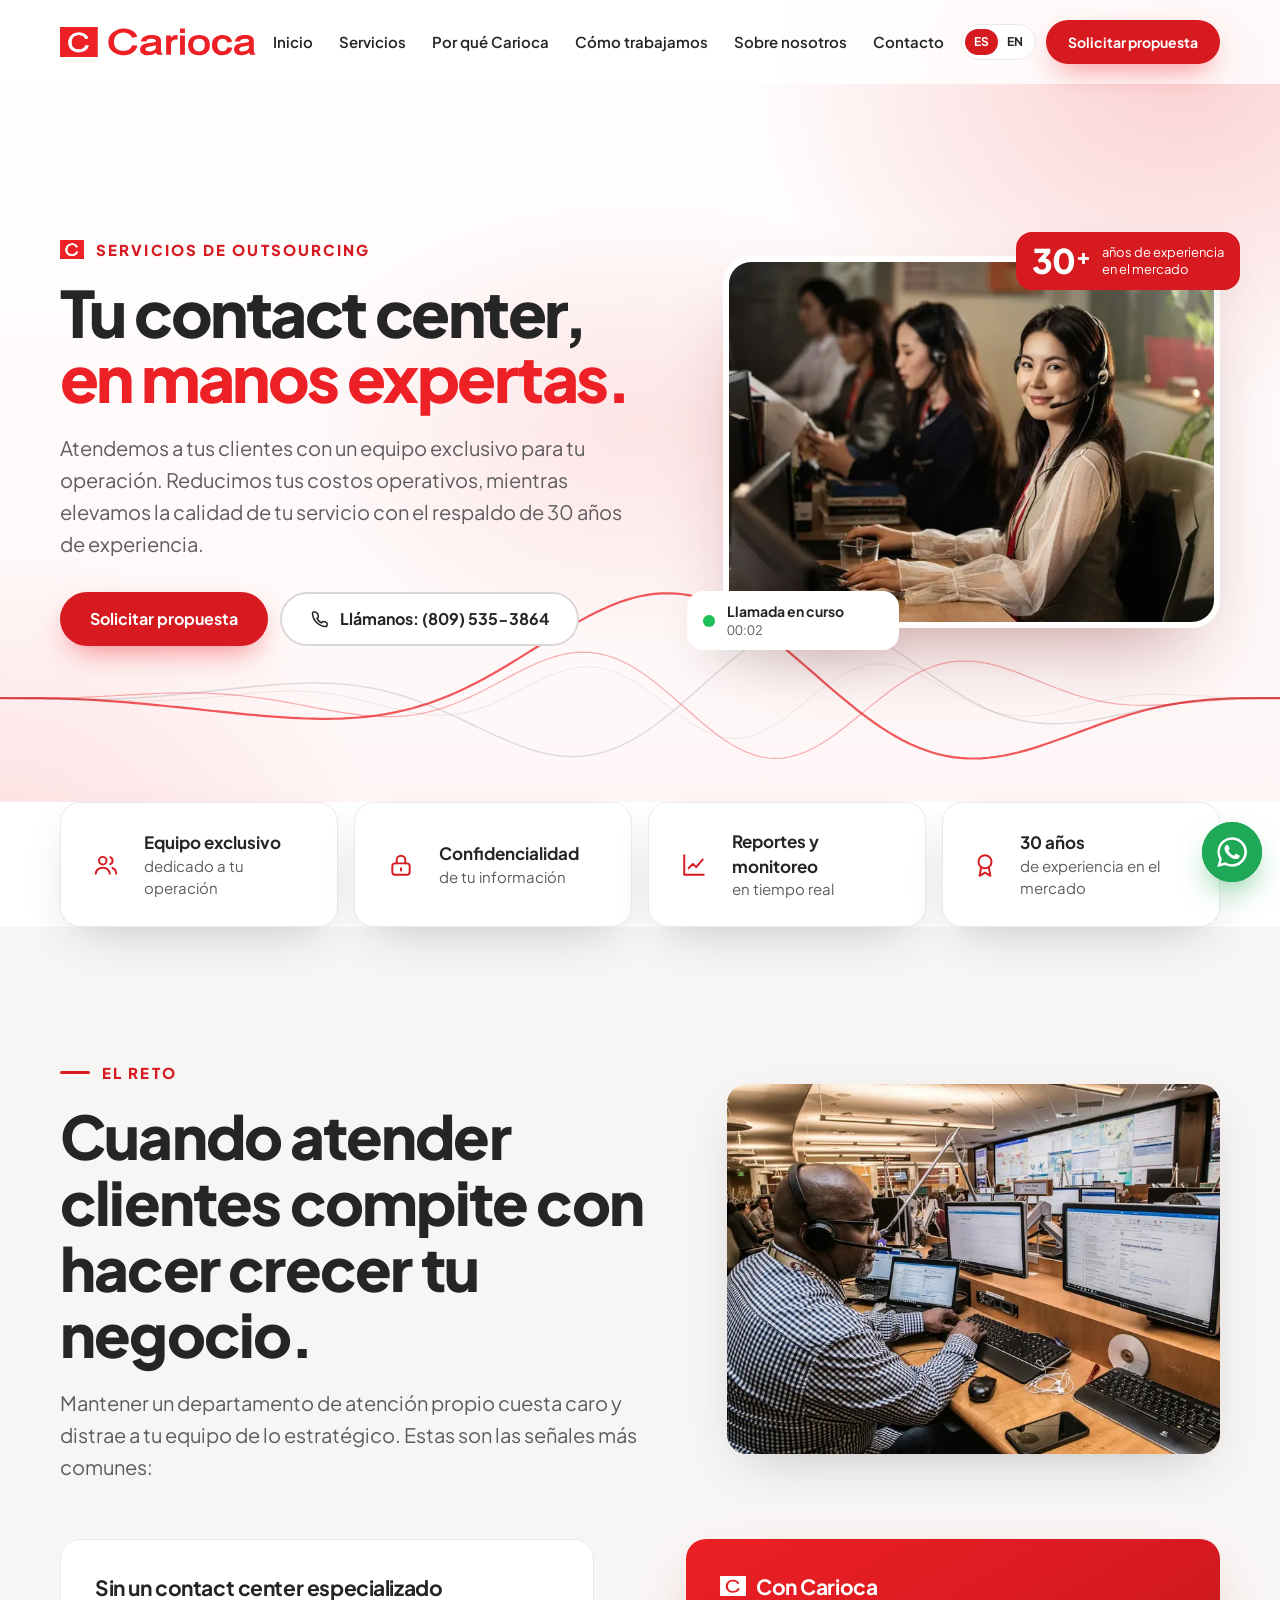
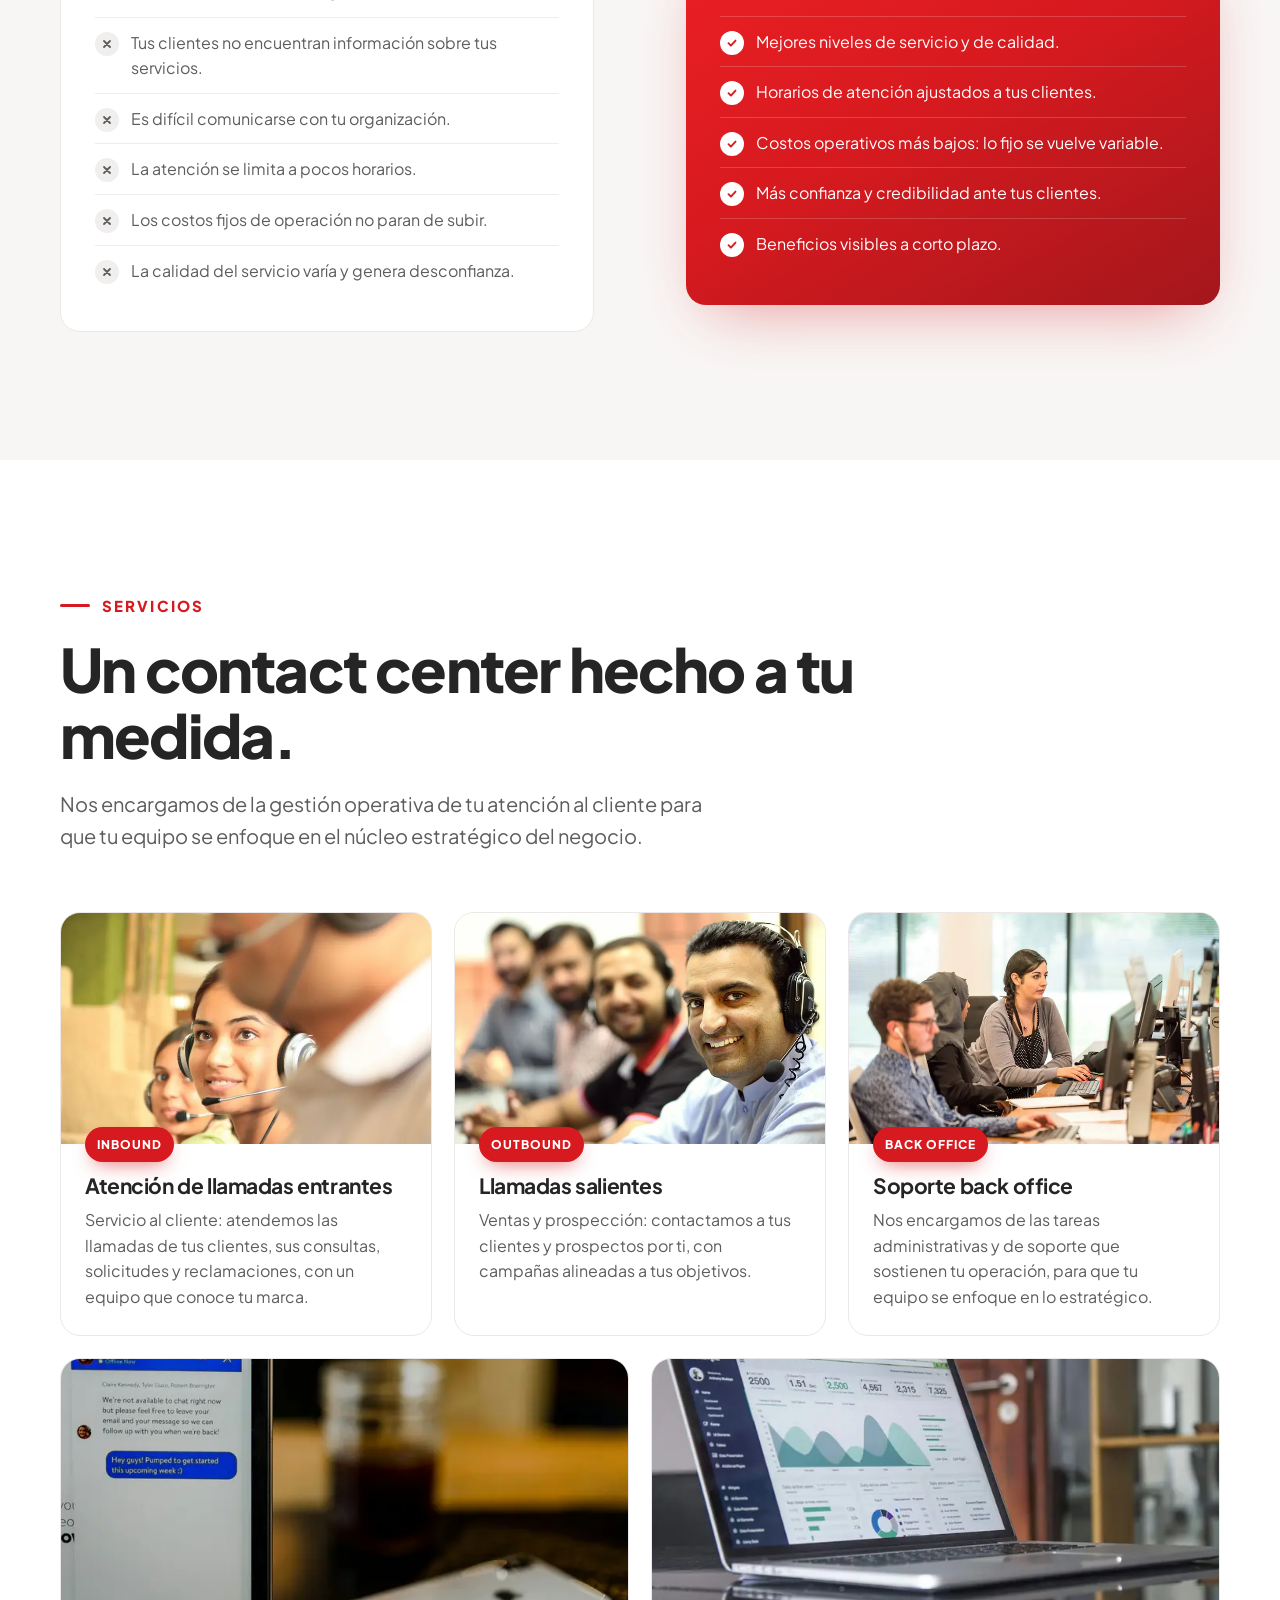
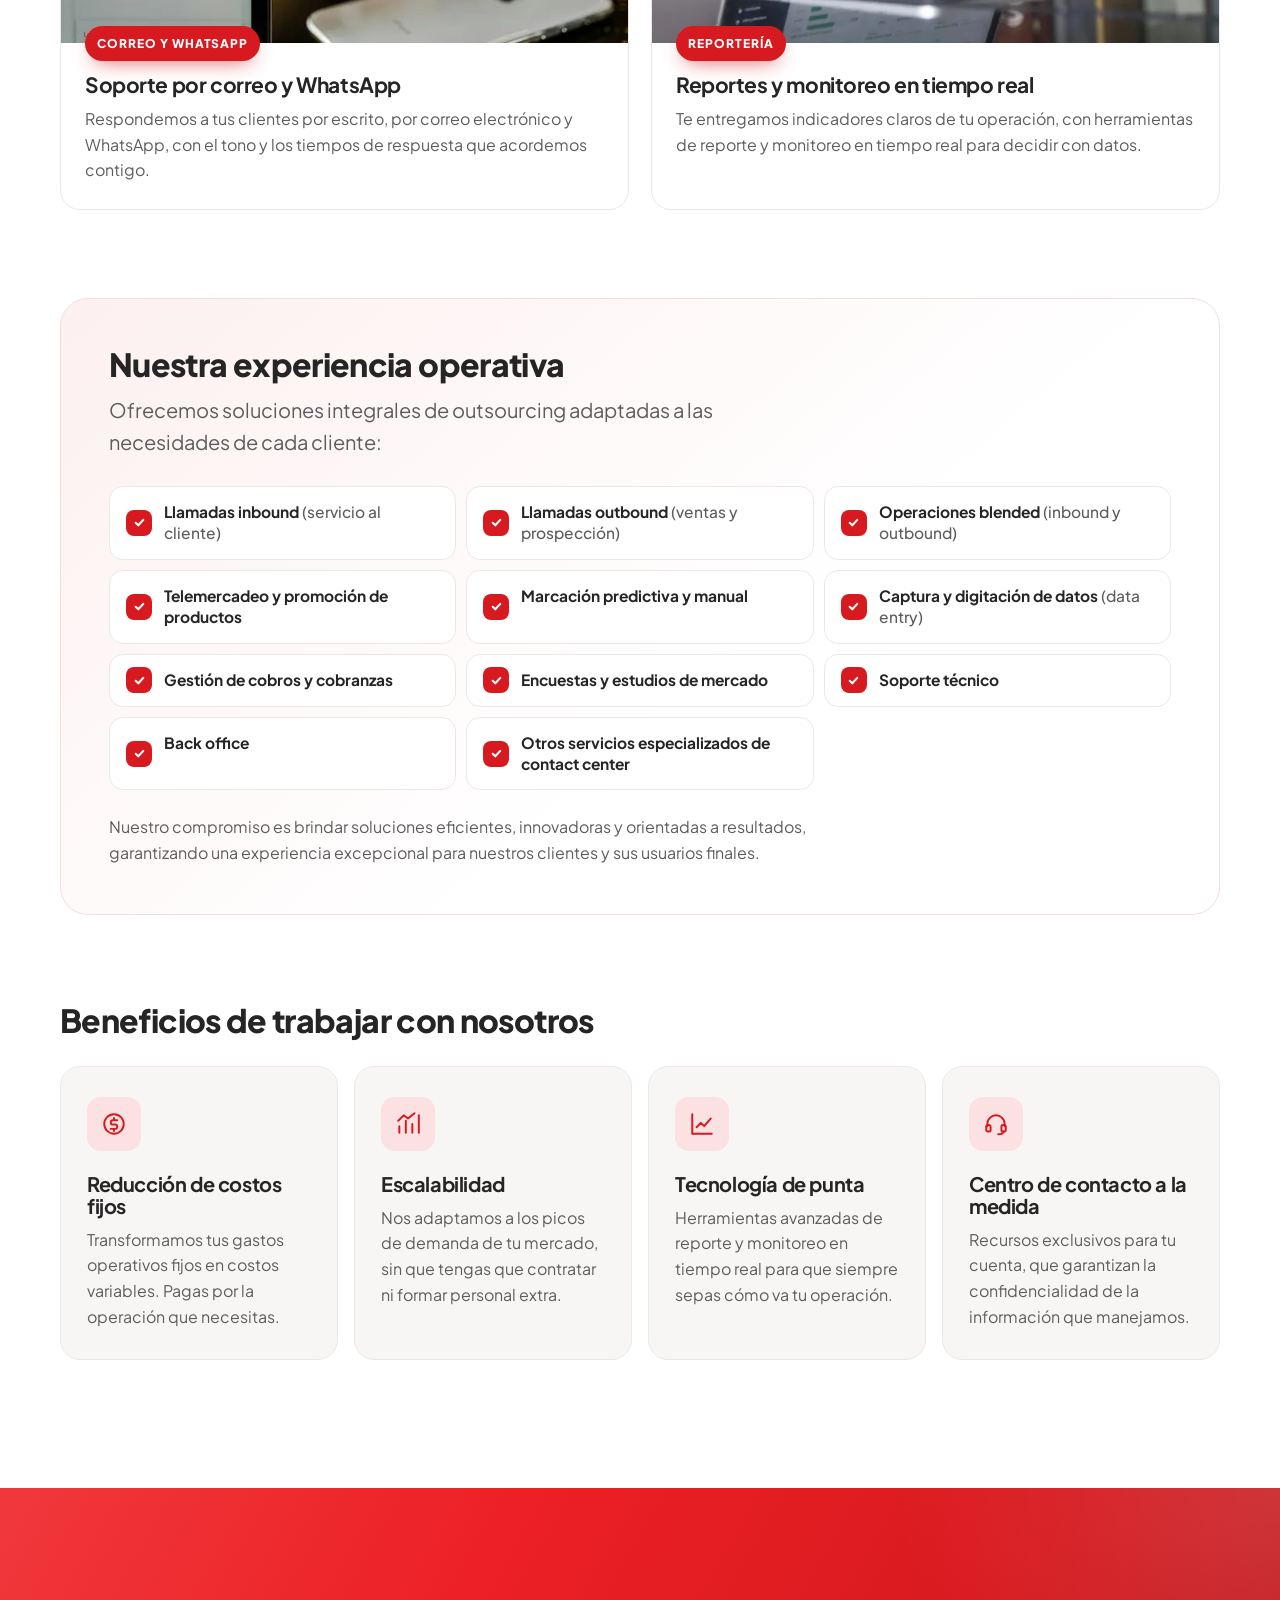
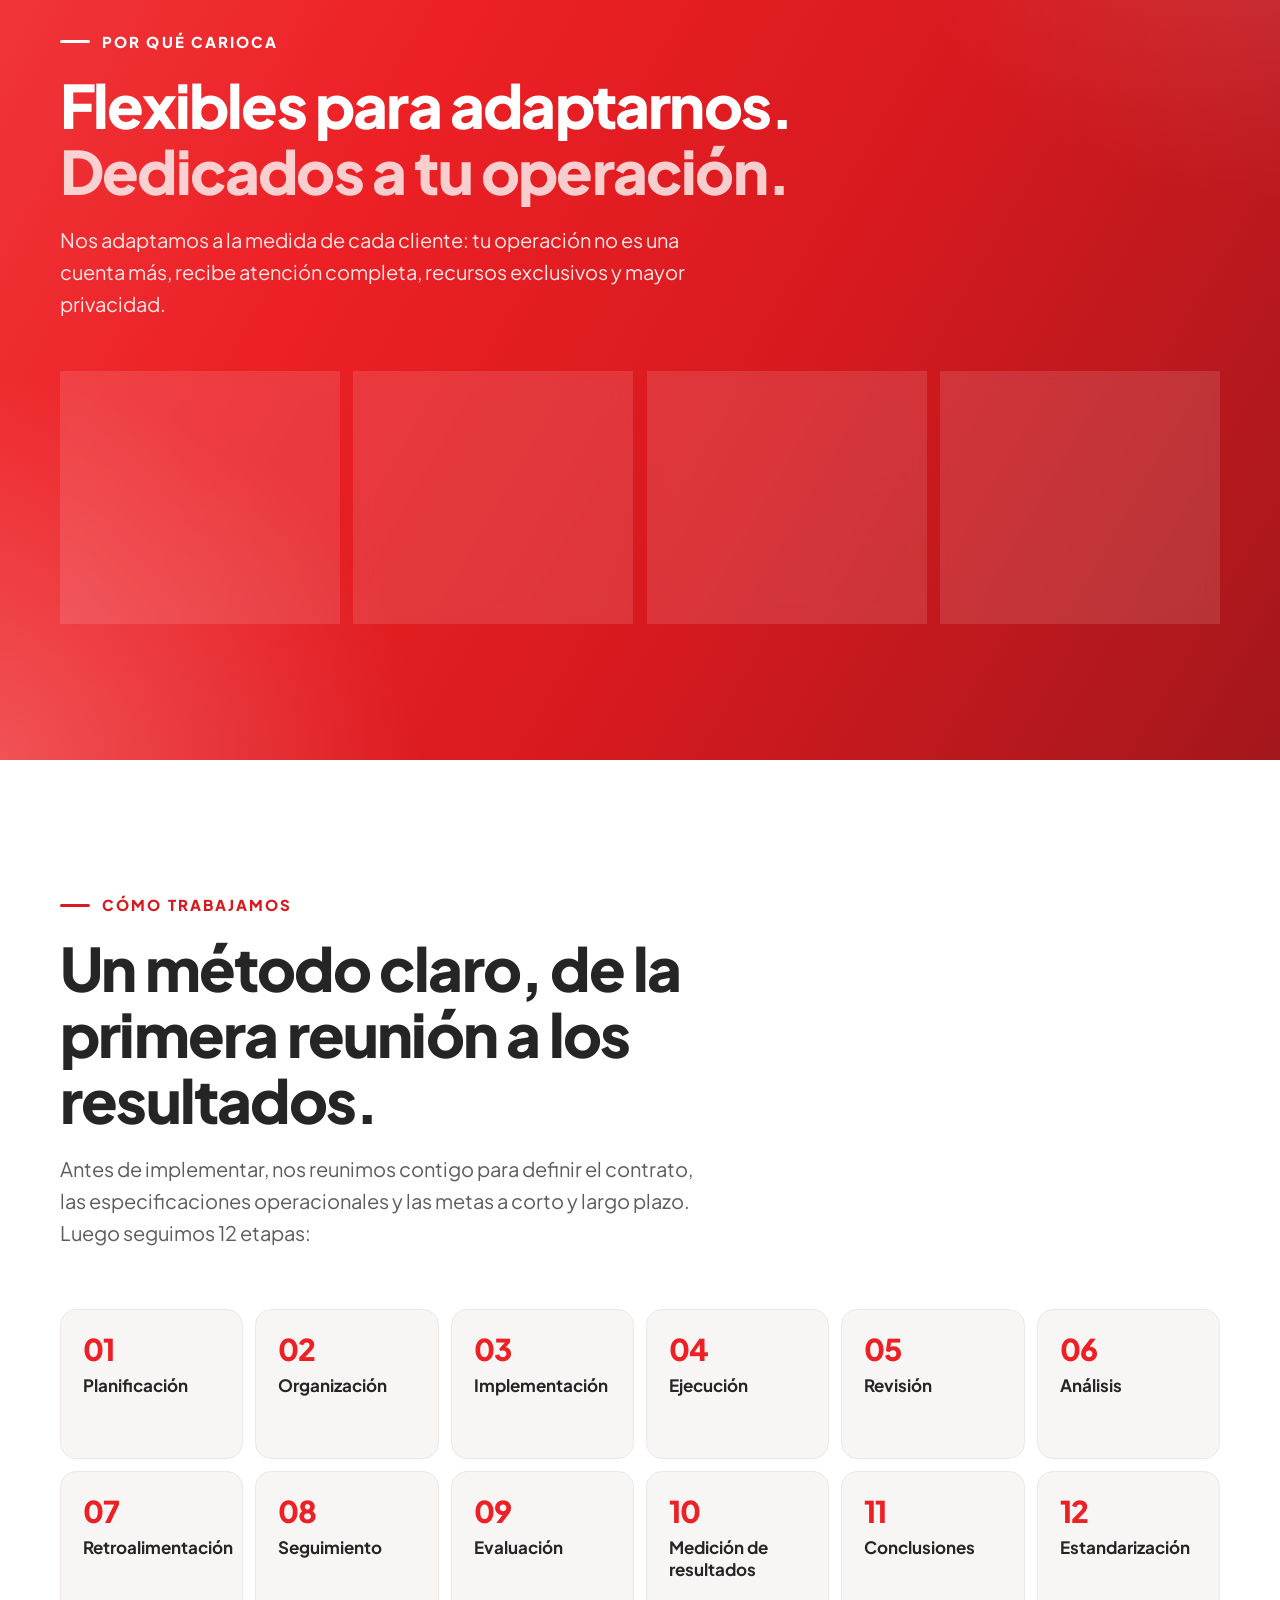
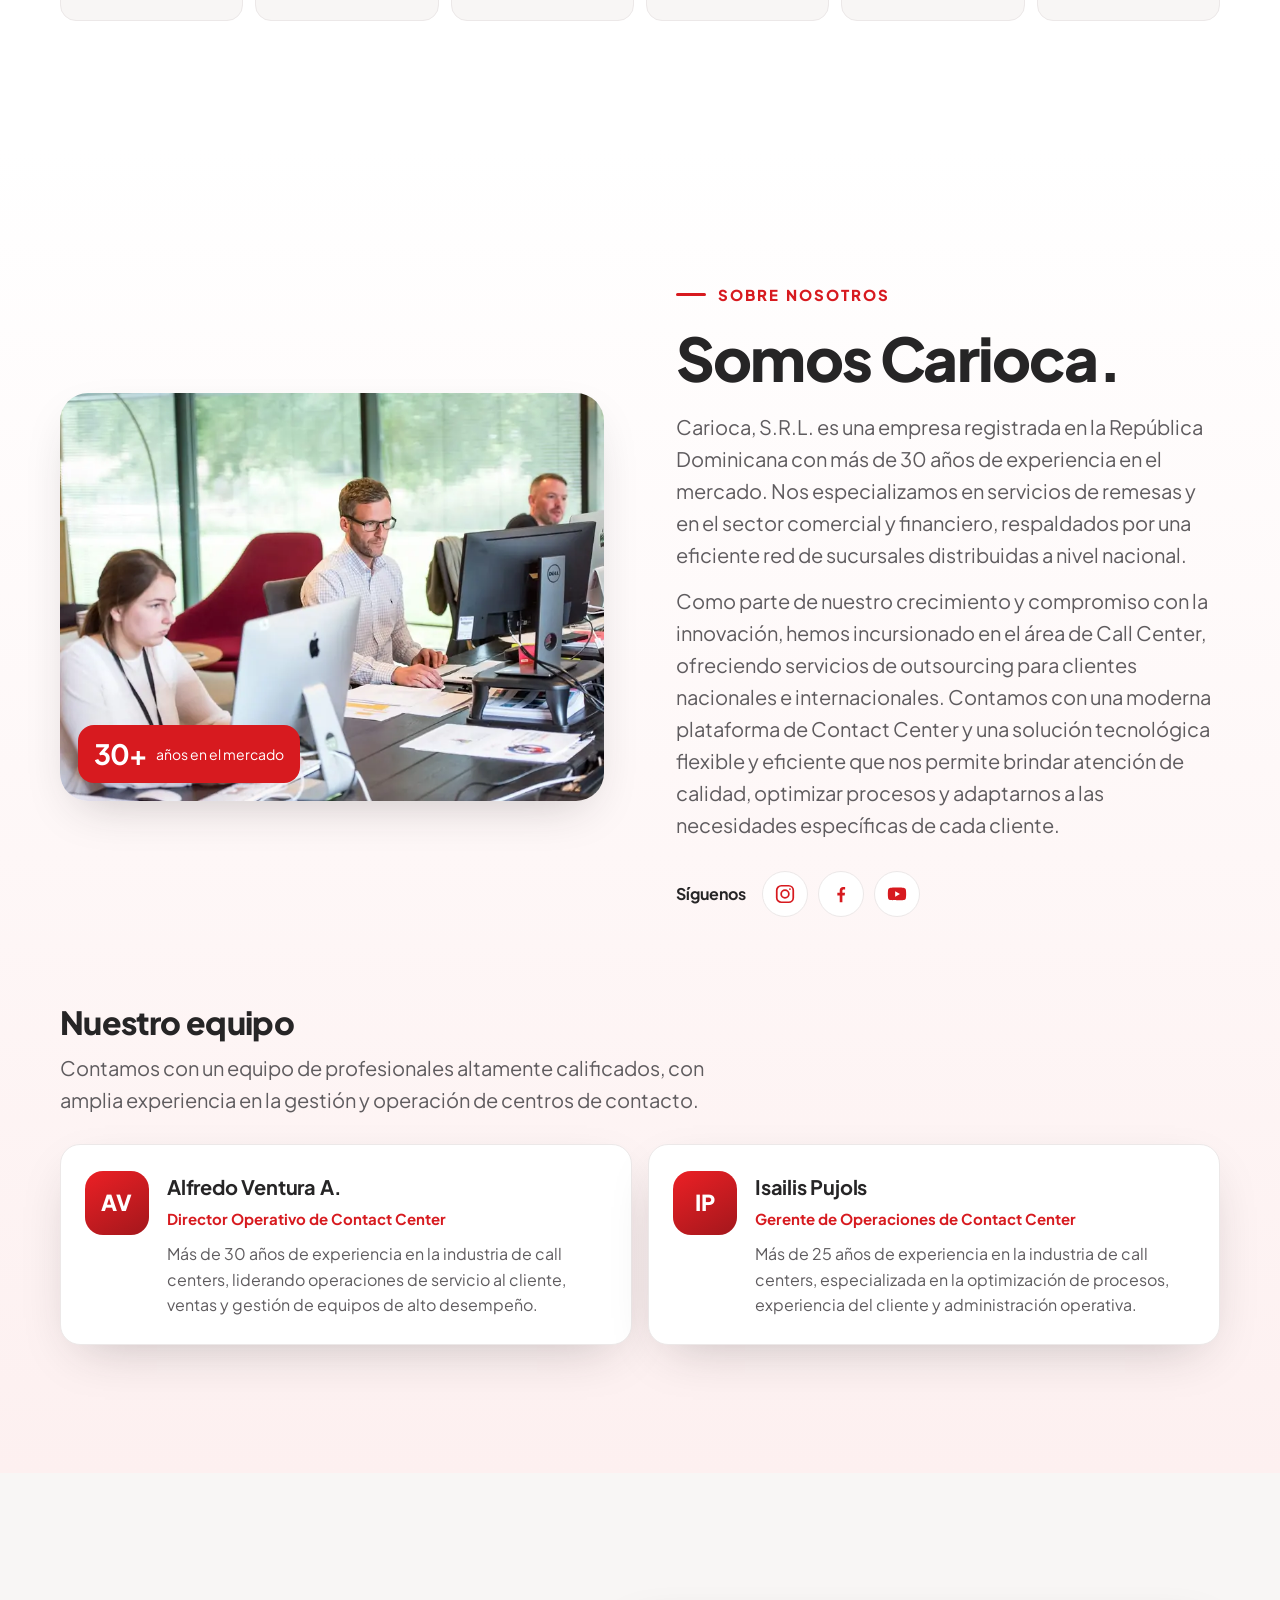
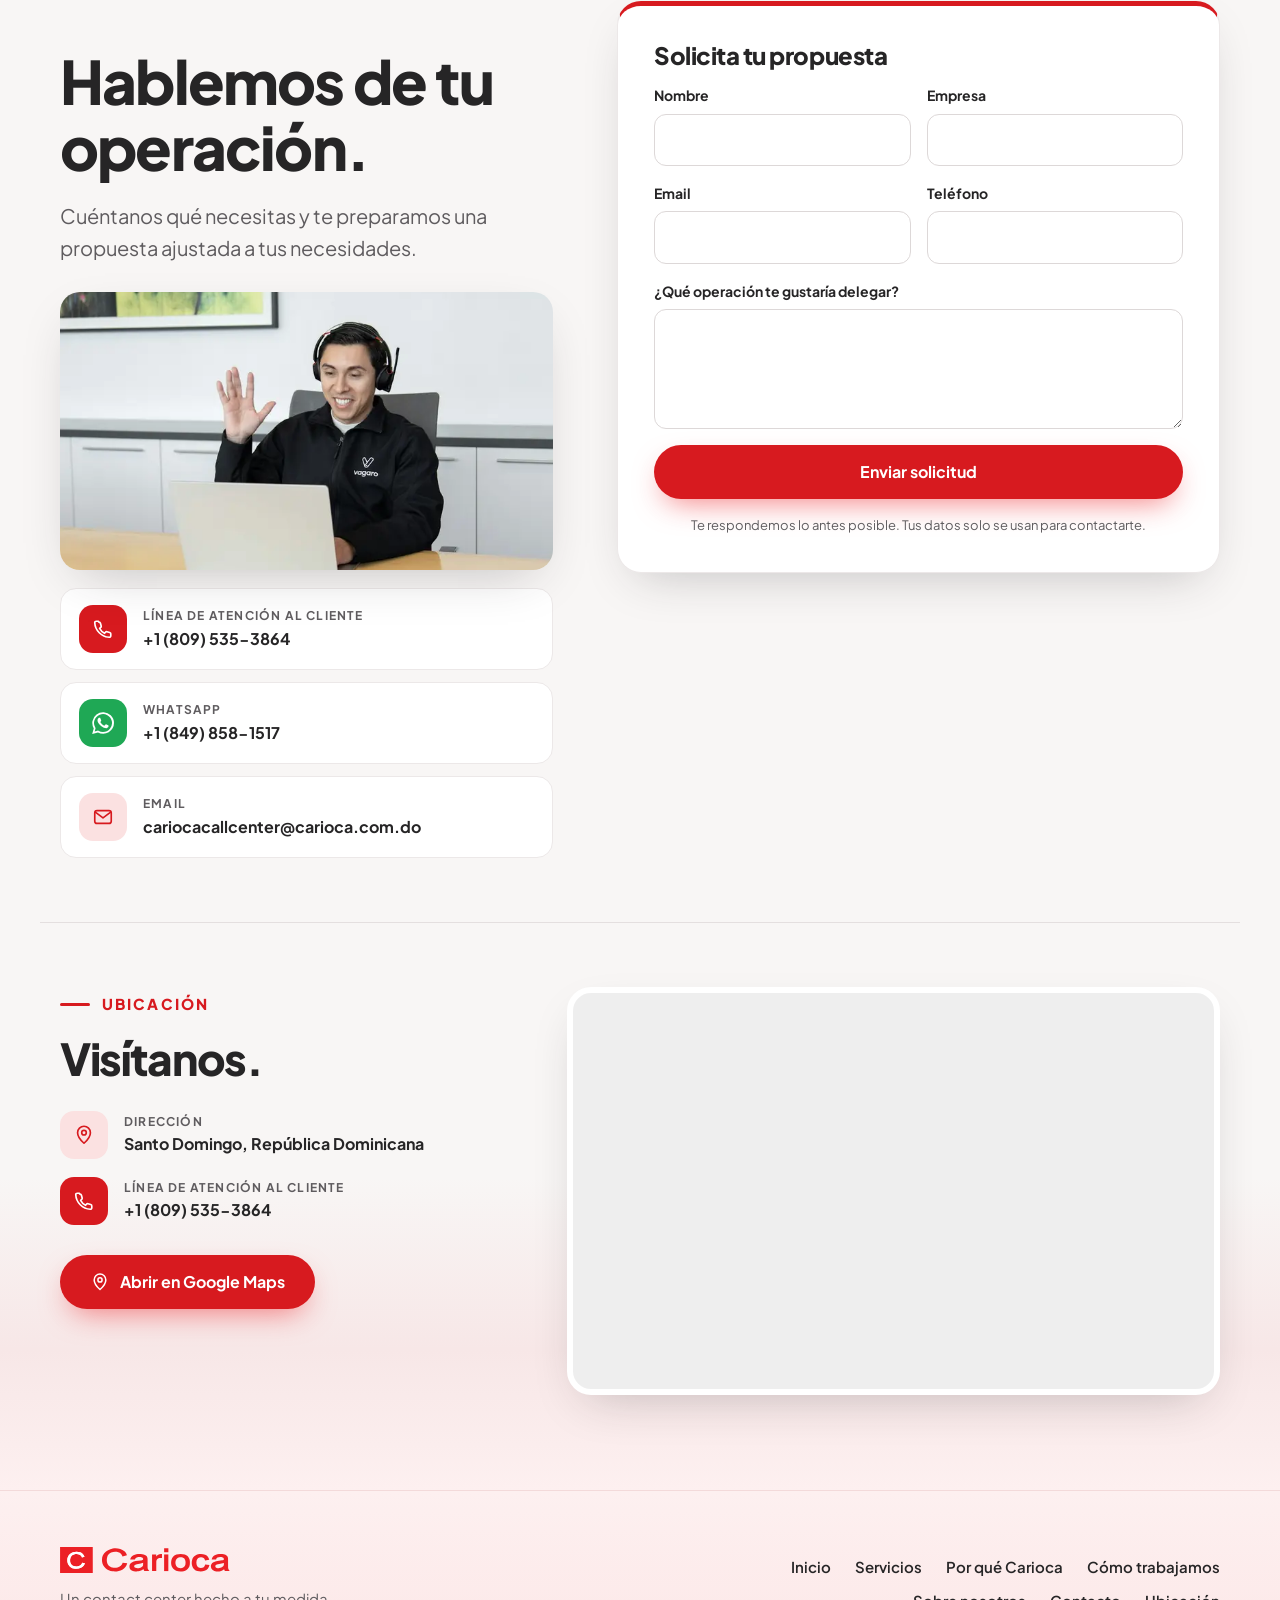
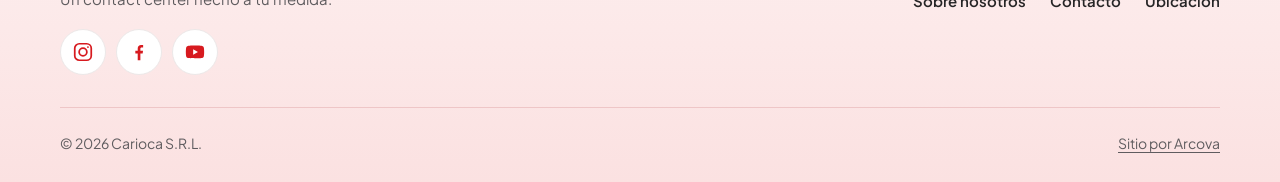
==== commit 54998c60: "Contenido del cliente: Sobre nosotros, equipo, experiencia operativa, WhatsApp y footer Co-Authored-" ====
--- a/site/index.html
+++ b/site/index.html
@@ -23,8 +23,9 @@
 <script type="application/ld+json">
 {"@context":"https://schema.org","@graph":[
  {"@type":"ProfessionalService","@id":"#business","name":"Carioca S.R.L.","alternateName":"Carioca Call Center",
-  "description":"Servicios de outsourcing de contact center: atención de llamadas entrantes (inbound), llamadas salientes (outbound), soporte back office, soporte por correo y WhatsApp y reportería en tiempo real, con 30 años de experiencia en el mercado.",
+  "description":"Empresa dominicana con más de 30 años en el mercado que ofrece servicios de outsourcing de contact center para clientes nacionales e internacionales: inbound, outbound, operaciones blended, telemercadeo, data entry, cobros, encuestas, soporte técnico y back office.",
   "email":"cariocacallcenter@carioca.com.do","telephone":"+1-809-535-3864",
+  "contactPoint":[{"@type":"ContactPoint","contactType":"customer service","telephone":"+1-809-535-3864"},{"@type":"ContactPoint","contactType":"sales","telephone":"+1-849-858-1517","contactOption":"WhatsApp"}],
   "address":{"@type":"PostalAddress","addressCountry":"DO"},
   "knowsLanguage":["es","en"],
   "hasOfferCatalog":{"@type":"OfferCatalog","name":"Servicios de outsourcing","itemListElement":[
@@ -32,7 +33,14 @@
    {"@type":"Offer","itemOffered":{"@type":"Service","name":"Llamadas salientes (outbound)"}},
    {"@type":"Offer","itemOffered":{"@type":"Service","name":"Soporte back office"}},
    {"@type":"Offer","itemOffered":{"@type":"Service","name":"Soporte por correo y WhatsApp"}},
-   {"@type":"Offer","itemOffered":{"@type":"Service","name":"Reportería y monitoreo en tiempo real"}}]}}
+   {"@type":"Offer","itemOffered":{"@type":"Service","name":"Operaciones blended"}},
+   {"@type":"Offer","itemOffered":{"@type":"Service","name":"Telemercadeo y promoción de productos"}},
+   {"@type":"Offer","itemOffered":{"@type":"Service","name":"Captura y digitación de datos (data entry)"}},
+   {"@type":"Offer","itemOffered":{"@type":"Service","name":"Gestión de cobros y cobranzas"}},
+   {"@type":"Offer","itemOffered":{"@type":"Service","name":"Encuestas y estudios de mercado"}},
+   {"@type":"Offer","itemOffered":{"@type":"Service","name":"Soporte técnico"}},
+   {"@type":"Offer","itemOffered":{"@type":"Service","name":"Reportería y monitoreo en tiempo real"}}]},
+  "employee":[{"@type":"Person","name":"Alfredo Ventura A.","jobTitle":"Director Operativo de Contact Center"},{"@type":"Person","name":"Isailis Pujols","jobTitle":"Gerente de Operaciones de Contact Center"}]}
 ]}
 </script>
 <link rel="preconnect" href="https://fonts.googleapis.com">
@@ -89,7 +97,7 @@
       </div>
       <div class="chip chip--years">
         <b><span data-count="30">30</span></b>
-        <span data-i18n-html="hero.years">años de experiencia<br>en contact centers</span>
+        <span data-i18n-html="hero.years">años de experiencia<br>en el mercado</span>
       </div>
     </div>
   </div>
@@ -158,7 +166,7 @@
         <div class="sol__body">
           <span class="sol__tag">Inbound</span>
           <h3 data-i18n="sol.1t">Atención de llamadas entrantes</h3>
-          <p data-i18n="sol.1d">Atendemos las llamadas de tus clientes: consultas, solicitudes y reclamaciones, con un equipo que conoce tu marca.</p>
+          <p data-i18n="sol.1d">Servicio al cliente: atendemos las llamadas de tus clientes, sus consultas, solicitudes y reclamaciones, con un equipo que conoce tu marca.</p>
         </div>
       </article>
       <article class="sol reveal">
@@ -166,7 +174,7 @@
         <div class="sol__body">
           <span class="sol__tag">Outbound</span>
           <h3 data-i18n="sol.2t">Llamadas salientes</h3>
-          <p data-i18n="sol.2d">Contactamos a tus clientes por ti: seguimiento, confirmaciones, encuestas y campañas, alineados a tus objetivos.</p>
+          <p data-i18n="sol.2d">Ventas y prospección: contactamos a tus clientes y prospectos por ti, con campañas alineadas a tus objetivos.</p>
         </div>
       </article>
       <article class="sol reveal">
@@ -193,6 +201,27 @@
           <p data-i18n="sol.5d">Te entregamos indicadores claros de tu operación, con herramientas de reporte y monitoreo en tiempo real para decidir con datos.</p>
         </div>
       </article>
+    </div>
+
+    <div class="ops reveal">
+      <div class="ops__head">
+        <h3 class="sub-head" data-i18n="ops.title">Nuestra experiencia operativa</h3>
+        <p class="lead" data-i18n="ops.lead">Ofrecemos soluciones integrales de outsourcing adaptadas a las necesidades de cada cliente:</p>
+      </div>
+      <ul class="ops__list">
+        <li data-i18n-html="ops.1">Llamadas inbound <span>(servicio al cliente)</span></li>
+        <li data-i18n-html="ops.2">Llamadas outbound <span>(ventas y prospección)</span></li>
+        <li data-i18n-html="ops.3">Operaciones blended <span>(inbound y outbound)</span></li>
+        <li data-i18n="ops.4">Telemercadeo y promoción de productos</li>
+        <li data-i18n="ops.5">Marcación predictiva y manual</li>
+        <li data-i18n-html="ops.6">Captura y digitación de datos <span>(data entry)</span></li>
+        <li data-i18n="ops.7">Gestión de cobros y cobranzas</li>
+        <li data-i18n="ops.8">Encuestas y estudios de mercado</li>
+        <li data-i18n="ops.9">Soporte técnico</li>
+        <li data-i18n="ops.10">Back office</li>
+        <li data-i18n="ops.11">Otros servicios especializados de contact center</li>
+      </ul>
+      <p class="ops__note" data-i18n="ops.note">Nuestro compromiso es brindar soluciones eficientes, innovadoras y orientadas a resultados, garantizando una experiencia excepcional para nuestros clientes y sus usuarios finales.</p>
     </div>
 
     <h3 class="sub-head reveal" data-i18n="svc.benefits">Beneficios de trabajar con nosotros</h3>
@@ -264,18 +293,18 @@
   </div>
 </section>
 
-<!-- SOBRE NOSOTROS — [[PENDIENTE: resumen del cliente]] texto provisional armado con los datos del cuestionario; reemplazar cuando lo envíen -->
+<!-- SOBRE NOSOTROS — texto enviado por el cliente (correo 2026-10-22) -->
 <section class="section about" id="nosotros">
   <div class="wrap about__in">
     <figure class="about__img reveal">
-      <img src="img/nosotros.webp" width="800" height="600" loading="lazy" alt="Equipo de Carioca trabajando en la oficina">
-      <figcaption class="about__badge"><b>30+</b><span data-i18n="ab.badge">años de experiencia</span></figcaption>
+      <img src="img/nosotros.webp" width="800" height="600" loading="lazy" alt="Equipo de trabajo en una oficina">
+      <figcaption class="about__badge"><b>30+</b><span data-i18n="ab.badge">años en el mercado</span></figcaption>
     </figure>
     <div class="about__copy">
       <p class="eyebrow reveal" data-i18n="ab.eyebrow">Sobre nosotros</p>
       <h2 class="h2 reveal" data-i18n="ab.title">Somos Carioca.</h2>
-      <p class="lead reveal" data-i18n="ab.p1">Carioca S.R.L. es un contact center que ofrece servicios de outsourcing a empresas que quieren mejorar la atención a sus clientes y reducir sus costos operativos.</p>
-      <p class="lead reveal" data-i18n="ab.p2">Trabajamos con recursos exclusivos para cada cliente, procesos de mejora continua y reportes en tiempo real, con el respaldo de 30 años de experiencia en el mercado de los contact centers.</p>
+      <p class="lead reveal" data-i18n="ab.p1">Carioca, S.R.L. es una empresa registrada en la República Dominicana con más de 30 años de experiencia en el mercado. Nos especializamos en servicios de remesas y en el sector comercial y financiero, respaldados por una eficiente red de sucursales distribuidas a nivel nacional.</p>
+      <p class="lead reveal" data-i18n="ab.p2">Como parte de nuestro crecimiento y compromiso con la innovación, hemos incursionado en el área de Call Center, ofreciendo servicios de outsourcing para clientes nacionales e internacionales. Contamos con una moderna plataforma de Contact Center y una solución tecnológica flexible y eficiente que nos permite brindar atención de calidad, optimizar procesos y adaptarnos a las necesidades específicas de cada cliente.</p>
       <div class="social reveal">
         <span data-i18n="ab.follow">Síguenos</span>
         <!-- [[PENDIENTE: enlaces de redes]] reemplazar href="#" por los perfiles reales -->
@@ -283,6 +312,30 @@
         <a href="#" data-pending aria-label="Facebook"><svg aria-hidden="true" viewBox="0 0 24 24"><use href="#i-fb"/></svg></a>
         <a href="#" data-pending aria-label="YouTube"><svg aria-hidden="true" viewBox="0 0 24 24"><use href="#i-yt"/></svg></a>
       </div>
+    </div>
+  </div>
+  <div class="wrap team">
+    <div class="team__head">
+      <h3 class="sub-head reveal" data-i18n="team.title">Nuestro equipo</h3>
+      <p class="lead reveal" data-i18n="team.lead">Contamos con un equipo de profesionales altamente calificados, con amplia experiencia en la gestión y operación de centros de contacto.</p>
+    </div>
+    <div class="team__grid">
+      <article class="person reveal">
+        <span class="person__av" aria-hidden="true">AV</span>
+        <div>
+          <h4>Alfredo Ventura A.</h4>
+          <p class="person__role" data-i18n="team.1r">Director Operativo de Contact Center</p>
+          <p data-i18n="team.1d">Más de 30 años de experiencia en la industria de call centers, liderando operaciones de servicio al cliente, ventas y gestión de equipos de alto desempeño.</p>
+        </div>
+      </article>
+      <article class="person reveal">
+        <span class="person__av" aria-hidden="true">IP</span>
+        <div>
+          <h4>Isailis Pujols</h4>
+          <p class="person__role" data-i18n="team.2r">Gerente de Operaciones de Contact Center</p>
+          <p data-i18n="team.2d">Más de 25 años de experiencia en la industria de call centers, especializada en la optimización de procesos, experiencia del cliente y administración operativa.</p>
+        </div>
+      </article>
     </div>
   </div>
 </section>
@@ -303,6 +356,9 @@
         <li class="reveal"><a href="tel:+18095353864" data-tel>
           <span class="channels__ic"><svg aria-hidden="true" viewBox="0 0 24 24"><use href="#i-phone"/></svg></span>
           <span><small data-i18n="ct.line">Línea de atención al cliente</small>+1 (809) 535-3864</span></a></li>
+        <li class="reveal"><a href="https://wa.me/18498581517?text=Hola%20Carioca%2C%20me%20interesa%20conocer%20sus%20servicios%20de%20call%20center." target="_blank" rel="noopener" data-wa>
+          <span class="channels__ic channels__ic--wa"><svg aria-hidden="true" viewBox="0 0 24 24"><use href="#i-wa"/></svg></span>
+          <span><small>WhatsApp</small>+1 (849) 858-1517</span></a></li>
         <li class="reveal"><a href="mailto:cariocacallcenter@carioca.com.do" data-mail>
           <span class="channels__ic channels__ic--soft"><svg aria-hidden="true" viewBox="0 0 24 24"><use href="#i-mail"/></svg></span>
           <span><small>Email</small>cariocacallcenter@carioca.com.do</span></a></li>
@@ -350,7 +406,7 @@
   <div class="wrap footer__in">
     <div class="footer__brand">
       <img src="img/logo.svg" alt="Carioca" width="170" height="26" loading="lazy">
-      <p data-i18n="foot.tag">Servicios de outsourcing de contact center, hechos a tu medida.</p>
+      <p data-i18n="foot.tag">Un contact center hecho a tu medida.</p>
       <div class="social social--foot">
         <a href="#" data-pending aria-label="Instagram"><svg aria-hidden="true" viewBox="0 0 24 24"><use href="#i-ig"/></svg></a>
         <a href="#" data-pending aria-label="Facebook"><svg aria-hidden="true" viewBox="0 0 24 24"><use href="#i-fb"/></svg></a>
@@ -373,8 +429,7 @@
   </div>
 </footer>
 
-<!-- Botón flotante: llamada a la línea de atención. [[PENDIENTE: WhatsApp]] cuando lo den, cambiar a wa.me con clase float-btn--wa, data-wa e ícono #i-wa (y el número en js/i18n.js) -->
-<a class="float-btn" href="tel:+18095353864" aria-label="Llamar a la línea de atención al cliente" data-tel><svg aria-hidden="true" viewBox="0 0 24 24"><use href="#i-phone"/></svg></a>
+<a class="float-btn float-btn--wa" href="https://wa.me/18498581517?text=Hola%20Carioca%2C%20me%20interesa%20conocer%20sus%20servicios%20de%20call%20center." target="_blank" rel="noopener" aria-label="Escríbenos por WhatsApp" data-wa><svg aria-hidden="true" viewBox="0 0 24 24"><use href="#i-wa"/></svg></a>
 
 <svg width="0" height="0" style="position:absolute" aria-hidden="true">
   <symbol id="i-wa" viewBox="0 0 24 24"><path fill="currentColor" d="M17.5 14.4c-.3-.1-1.8-.9-2-1-.3-.1-.5-.1-.7.1-.2.3-.8 1-.9 1.2-.2.2-.3.2-.6.1-.3-.1-1.3-.5-2.4-1.5-.9-.8-1.5-1.8-1.7-2.1-.2-.3 0-.5.1-.6l.4-.5.3-.5c.1-.2 0-.4 0-.5l-.9-2.2c-.2-.6-.5-.5-.7-.5h-.6c-.2 0-.5.1-.8.4-.3.3-1 1-1 2.5s1.1 2.9 1.2 3.1c.1.2 2.1 3.2 5.1 4.5.7.3 1.3.5 1.7.6.7.2 1.4.2 1.9.1.6-.1 1.8-.7 2-1.4.2-.7.2-1.3.2-1.4-.1-.1-.3-.2-.6-.3zM12 21.8c-1.8 0-3.5-.5-5-1.4l-.4-.2-3.7 1 1-3.6-.2-.4A9.8 9.8 0 1 1 12 21.8zm8.4-18.2A11.8 11.8 0 0 0 1.9 17.9L.2 24l6.3-1.7A11.8 11.8 0 0 0 24 12a11.7 11.7 0 0 0-3.6-8.4z"/></symbol>
--- a/site/css/styles.css
+++ b/site/css/styles.css
@@ -39,6 +39,8 @@
 .btn--red:hover{background:var(--red);transform:translateY(-2px)}
 .btn--ghost{color:var(--ink);border-color:#dcd7d7;background:#fff}
 .btn--ghost:hover{border-color:var(--red-600);color:var(--red-600);transform:translateY(-2px)}
+.btn--wa{background:#1fa855;color:#fff;box-shadow:0 12px 30px -10px rgba(31,168,85,.6)}
+.btn--wa:hover{background:#18934a;transform:translateY(-2px)}
 .btn--sm{min-height:44px;padding:0 20px;font-size:14px}
 .btn--block{width:100%}
 
@@ -201,6 +203,19 @@
   .sol:nth-child(4) .sol__img{aspect-ratio:16/8}
 }
 
+/* Experiencia operativa (lista del cliente) */
+.ops{margin-top:clamp(56px,8vw,88px);padding:clamp(28px,5vw,48px);border-radius:28px;background:linear-gradient(140deg,var(--red-50) 0%,#fff 60%);border:1px solid #f3dede}
+.ops .sub-head{margin:0}
+.ops .lead{margin-top:12px}
+.ops__list{display:grid;gap:10px;margin-top:28px}
+.ops__list li{position:relative;display:block;padding:15px 16px 15px 54px;background:#fff;border:1px solid var(--line);border-radius:14px;font-weight:700;font-size:15.5px;line-height:1.35;transition:border-color .3s,transform .3s var(--ease),box-shadow .3s}
+.ops__list li::before{content:"";position:absolute;left:16px;top:50%;margin-top:-13px;width:26px;height:26px;border-radius:8px;background:var(--red-600) url("data:image/svg+xml,%3Csvg xmlns='http://www.w3.org/2000/svg' viewBox='0 0 12 12'%3E%3Cpath d='M2.5 6.2l2.4 2.4 4.6-5' fill='none' stroke='%23fff' stroke-width='1.9' stroke-linecap='round' stroke-linejoin='round'/%3E%3C/svg%3E") center/13px no-repeat}
+.ops__list li span{font-weight:500;color:var(--muted)}
+.ops__list li:hover{border-color:var(--red-600);transform:translateY(-2px);box-shadow:var(--shadow)}
+.ops__note{margin-top:24px;color:var(--muted);font-size:16px;max-width:760px}
+@media (min-width:640px){.ops__list{grid-template-columns:1fr 1fr}}
+@media (min-width:1000px){.ops__list{grid-template-columns:repeat(3,1fr)}}
+
 /* Beneficios */
 .cards{display:grid;gap:16px}
 .card{position:relative;padding:30px 26px;border:1px solid var(--line);border-radius:var(--radius);background:var(--paper-2);transition:transform .35s var(--ease),box-shadow .35s,background .35s;overflow:hidden}
@@ -264,6 +279,18 @@
 .social a svg{width:22px;height:22px}
 .social a:hover{background:var(--red-600);color:#fff;transform:translateY(-3px)}
 @media (min-width:960px){.about__in{grid-template-columns:1fr 1fr;gap:72px}}
+.team{margin-top:clamp(56px,8vw,88px)}
+.team .sub-head{margin:0}
+.team .lead{margin-top:12px}
+.team__grid{display:grid;gap:16px;margin-top:28px}
+.person{display:flex;flex-direction:column;gap:16px;align-items:flex-start;padding:26px 24px;background:#fff;border:1px solid var(--line);border-radius:var(--radius);box-shadow:var(--shadow);transition:transform .35s var(--ease)}
+.person:hover{transform:translateY(-4px)}
+.person__av{flex:none;display:grid;place-items:center;width:64px;height:64px;border-radius:18px;background:linear-gradient(150deg,var(--red),var(--red-800));color:#fff;font-weight:800;font-size:22px;letter-spacing:.02em}
+.person h4{margin:0;font-size:20px;letter-spacing:-.01em}
+.person__role{color:var(--red-600);font-weight:700;font-size:15px;margin:4px 0 10px}
+.person p:last-child{color:var(--muted)}
+@media (min-width:480px){.person{flex-direction:row;gap:18px}}
+@media (min-width:860px){.team__grid{grid-template-columns:1fr 1fr}}
 
 /* Contacto */
 .contact{background:var(--paper-2);padding-bottom:clamp(44px,6vw,64px)}
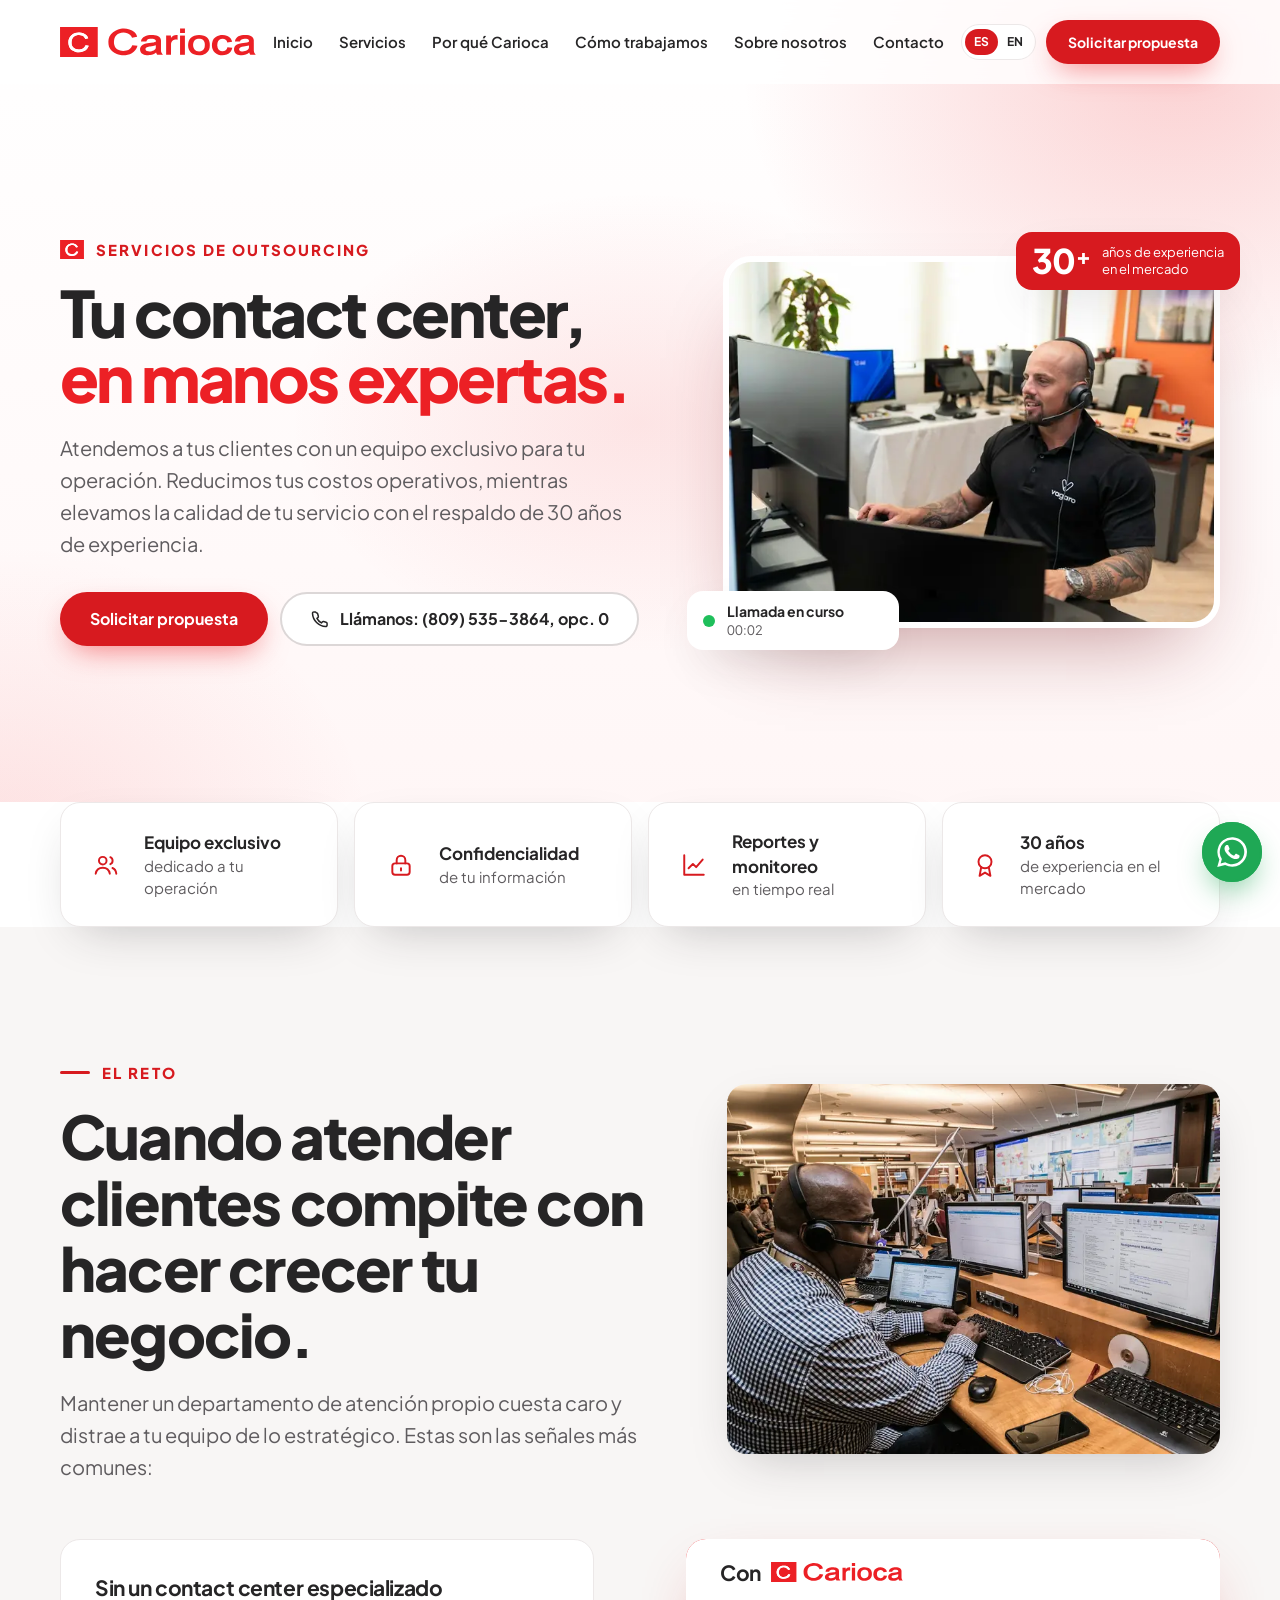
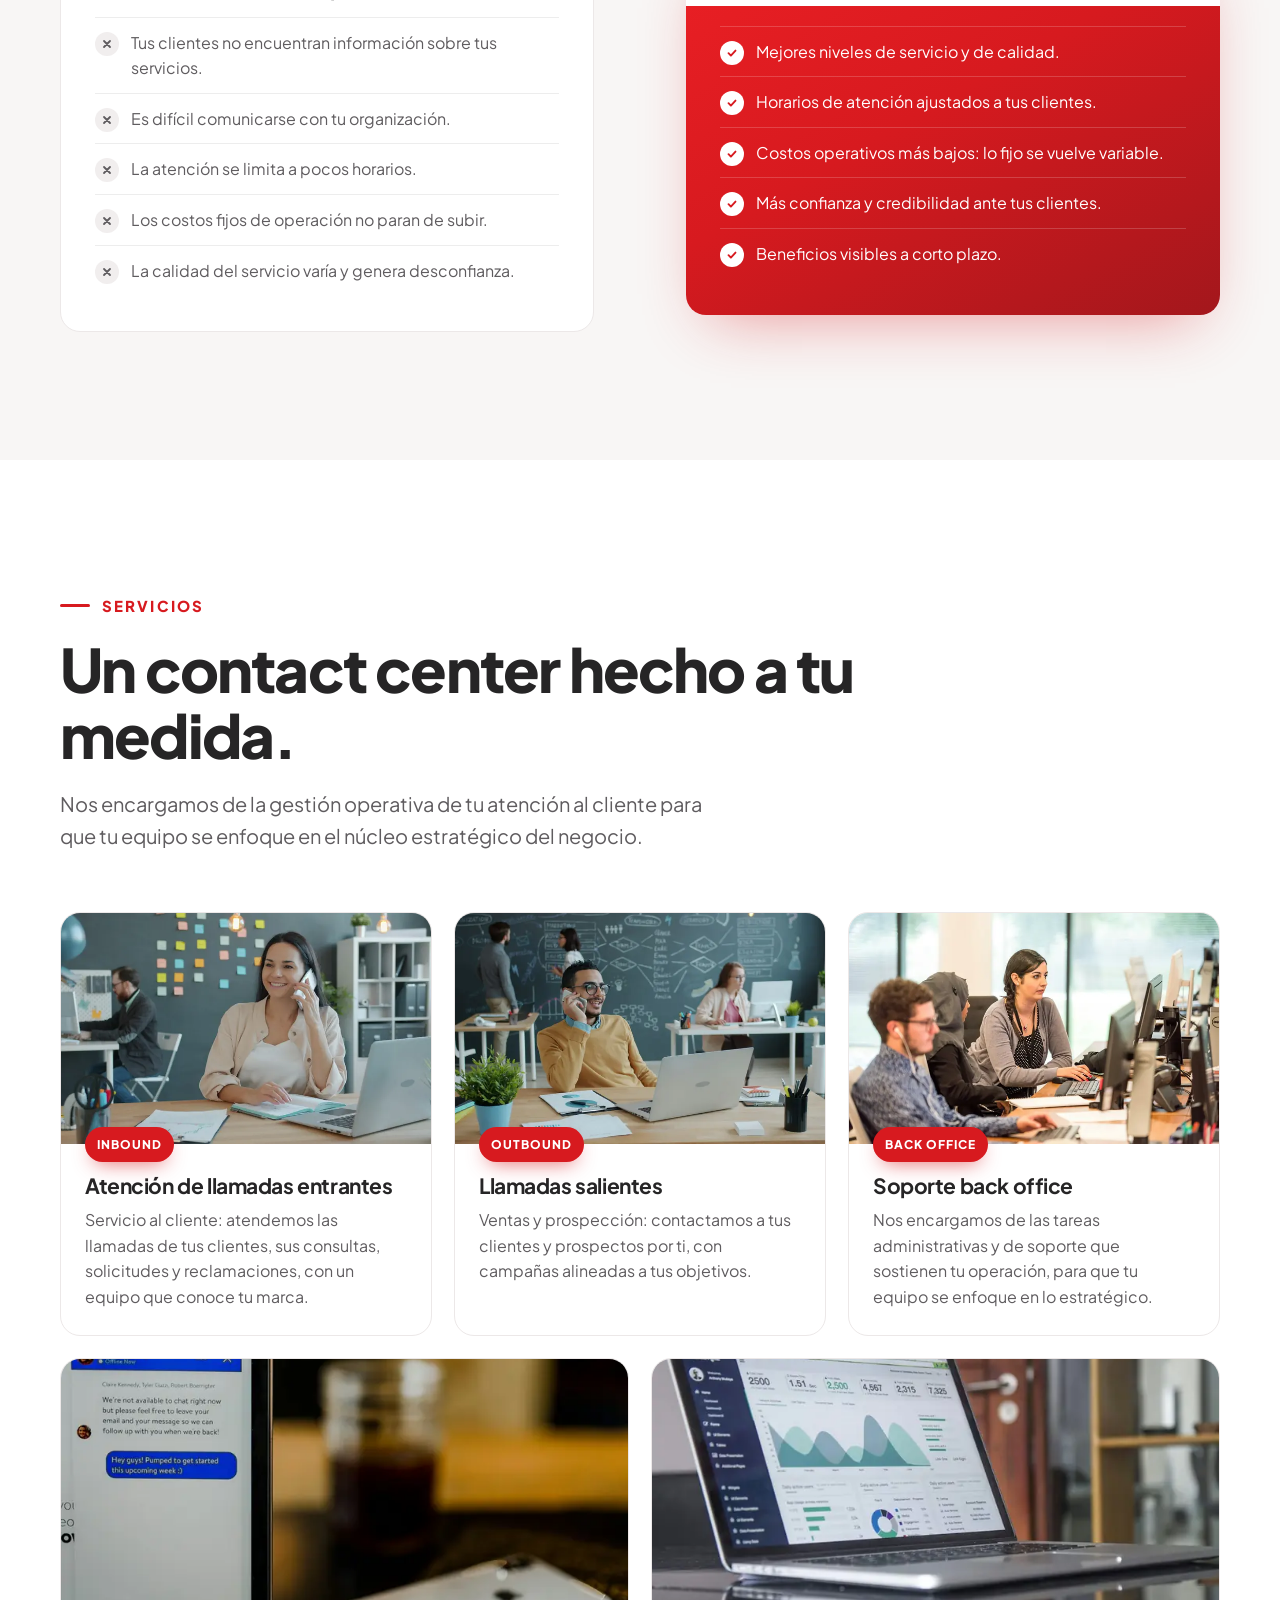
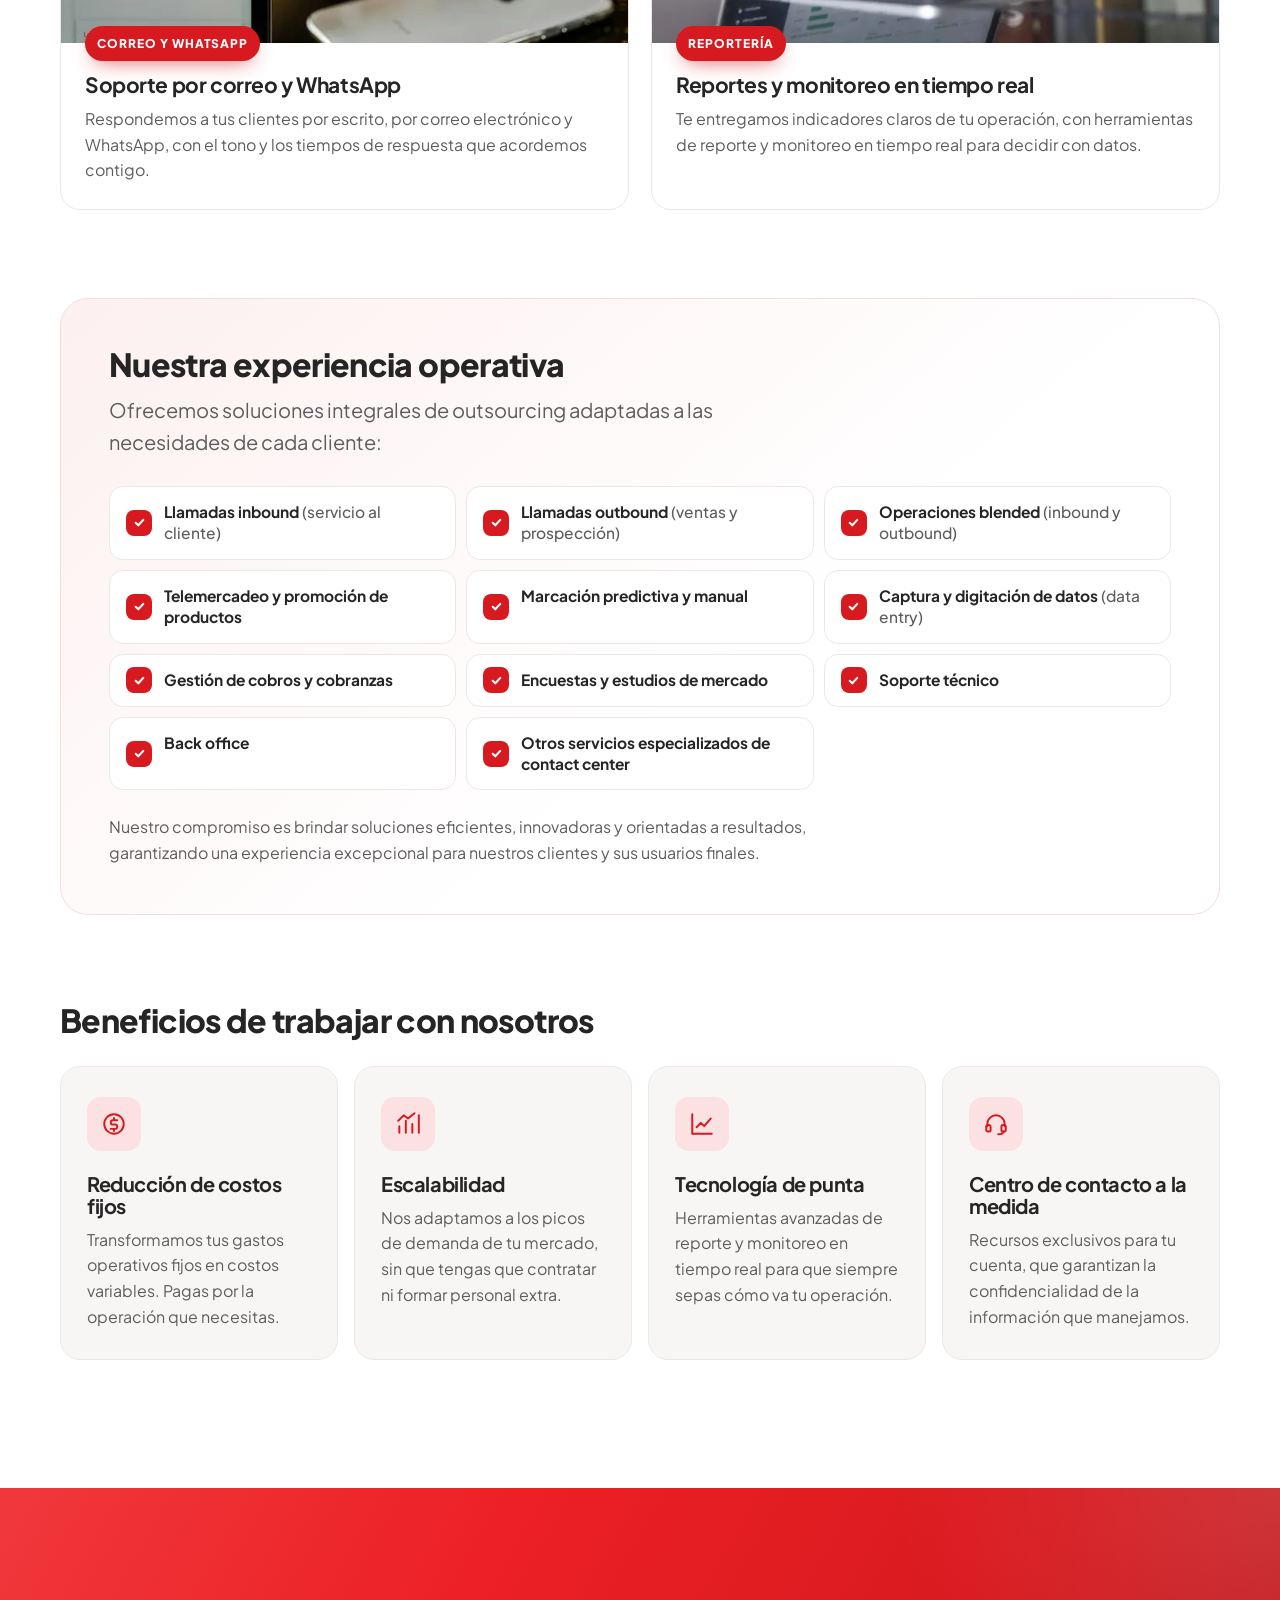
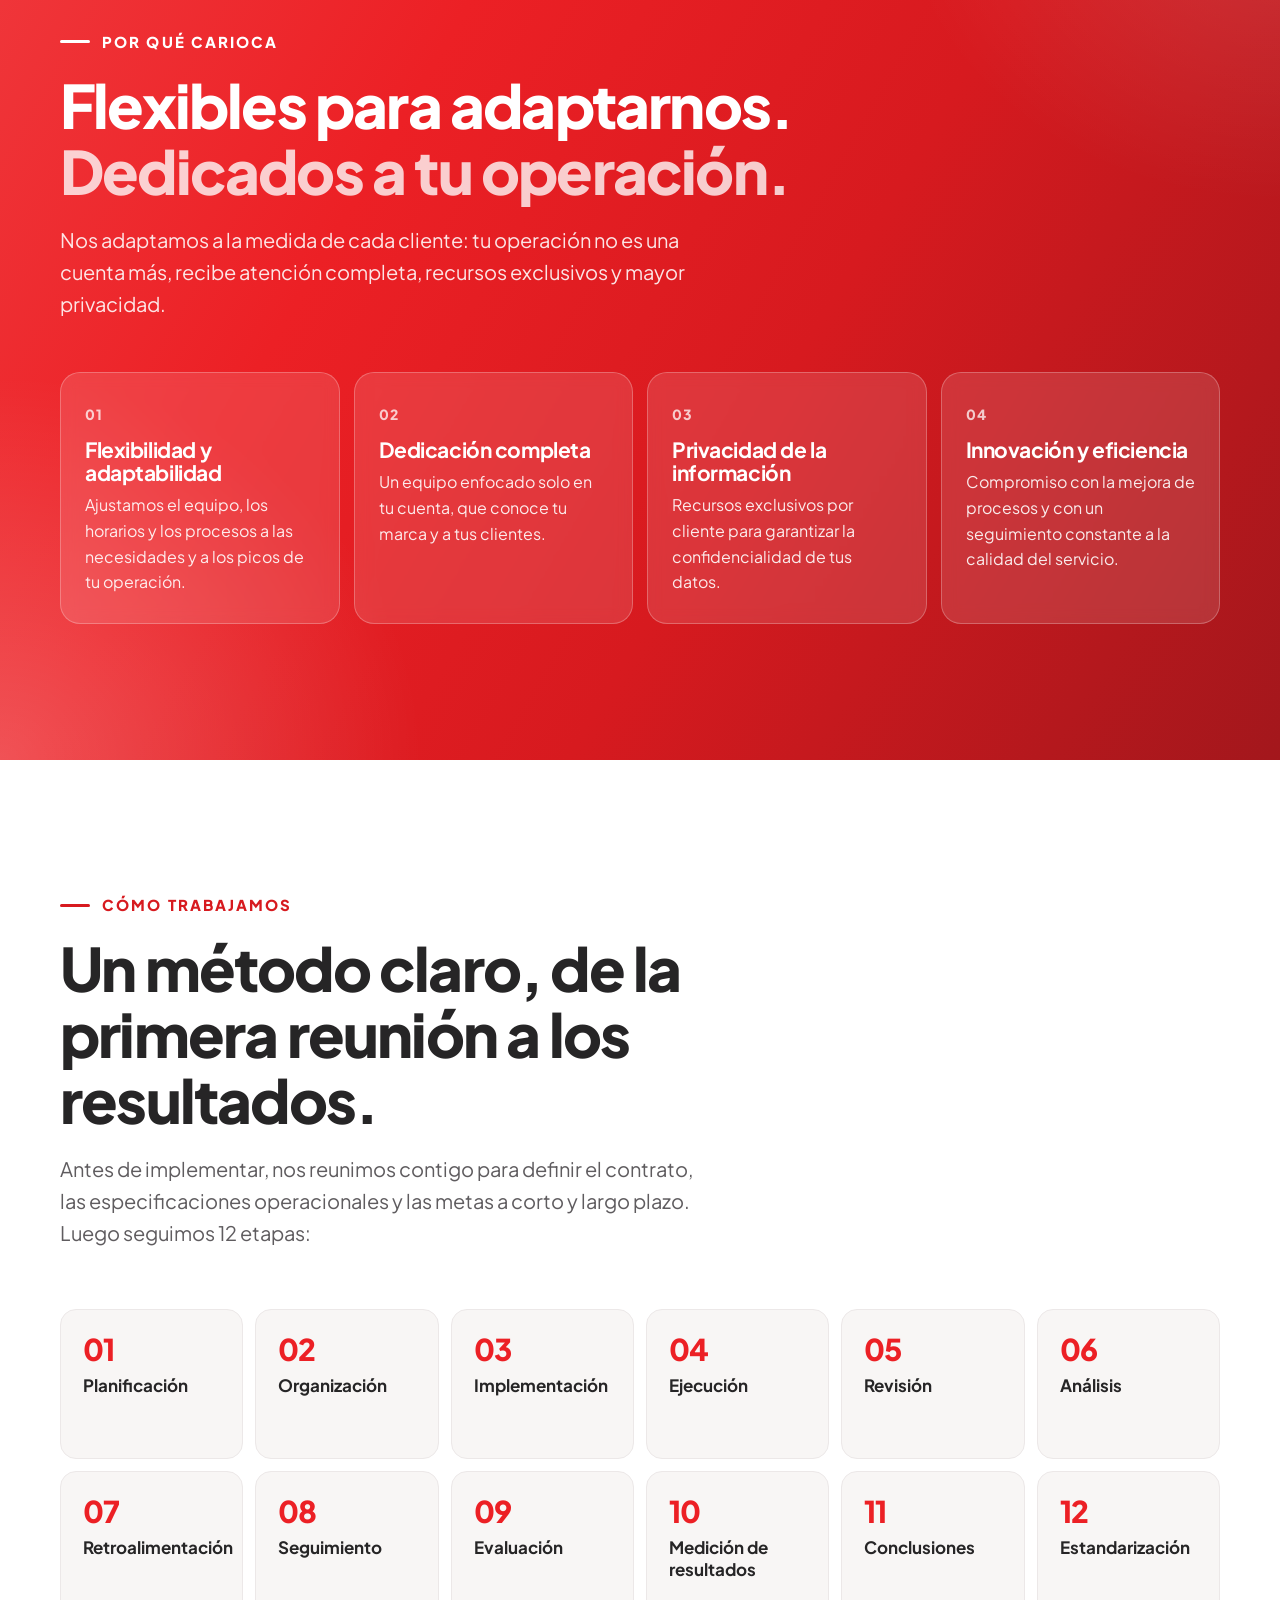
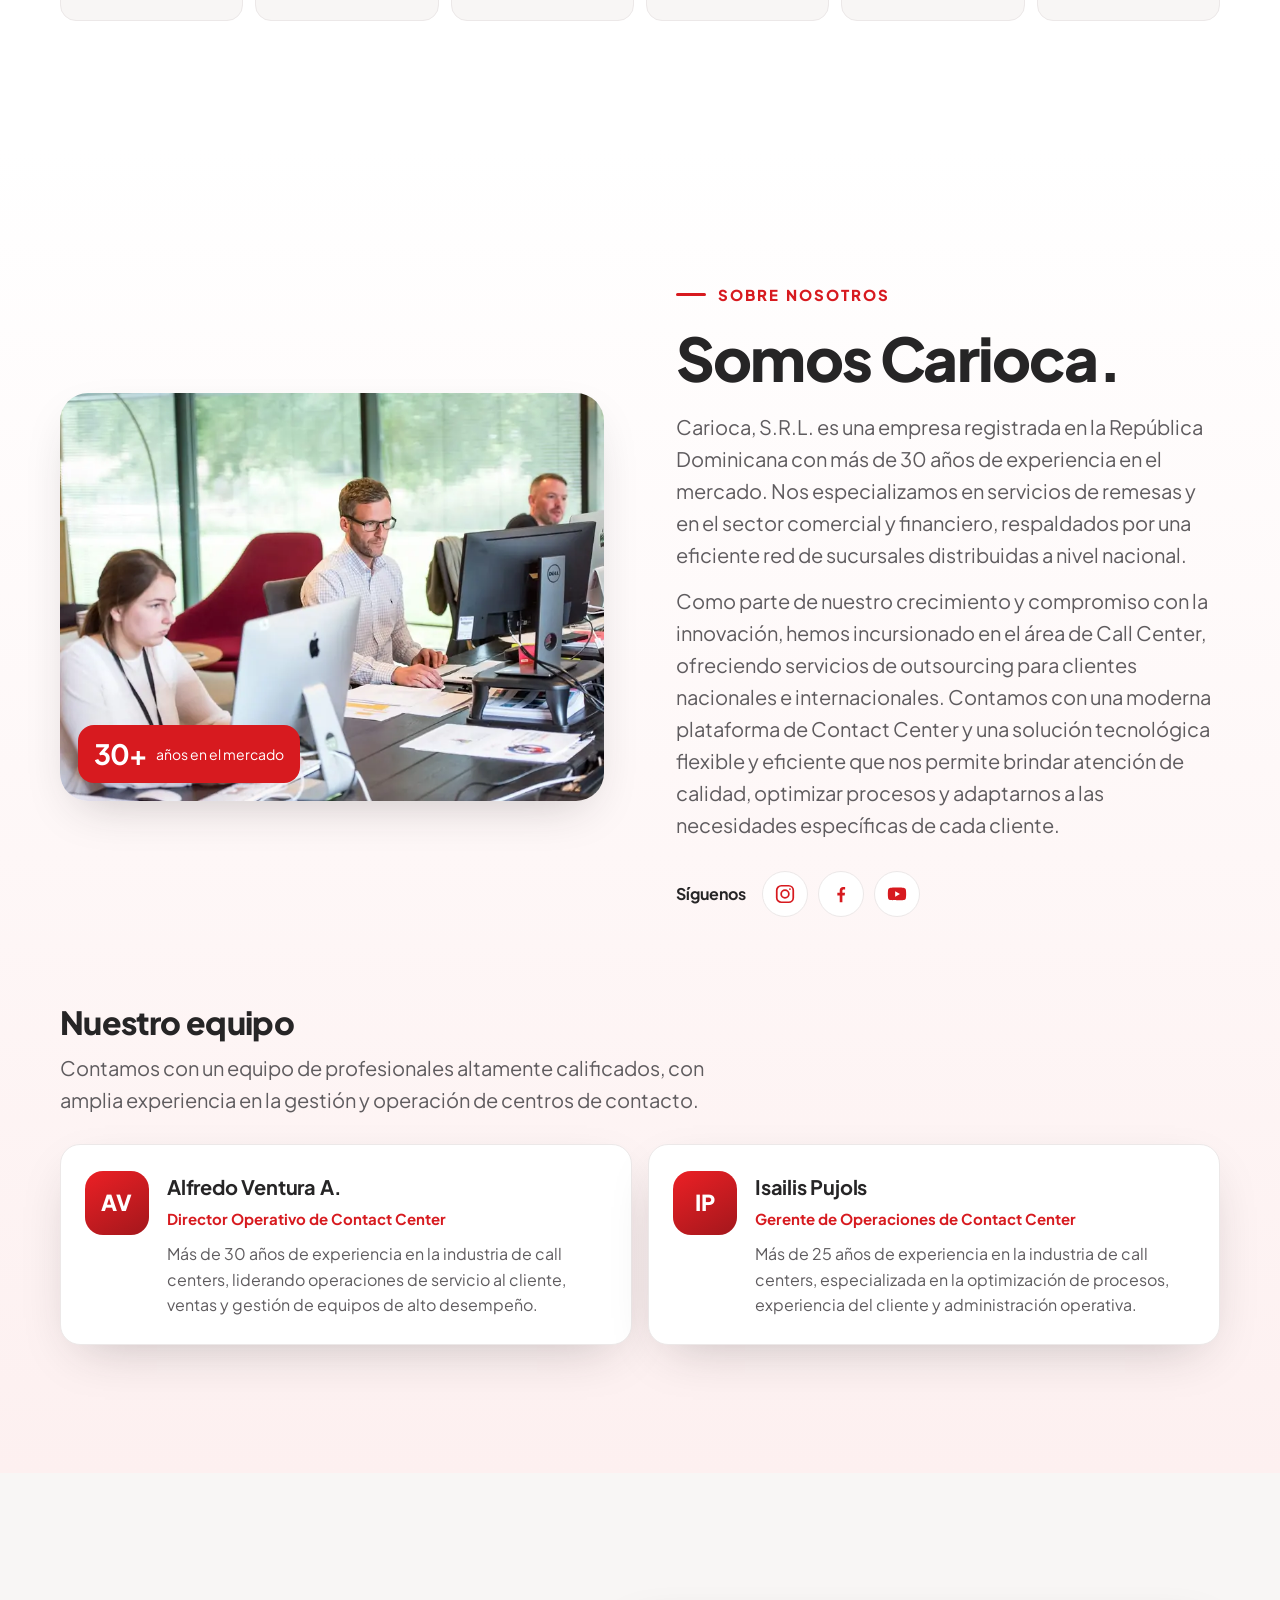
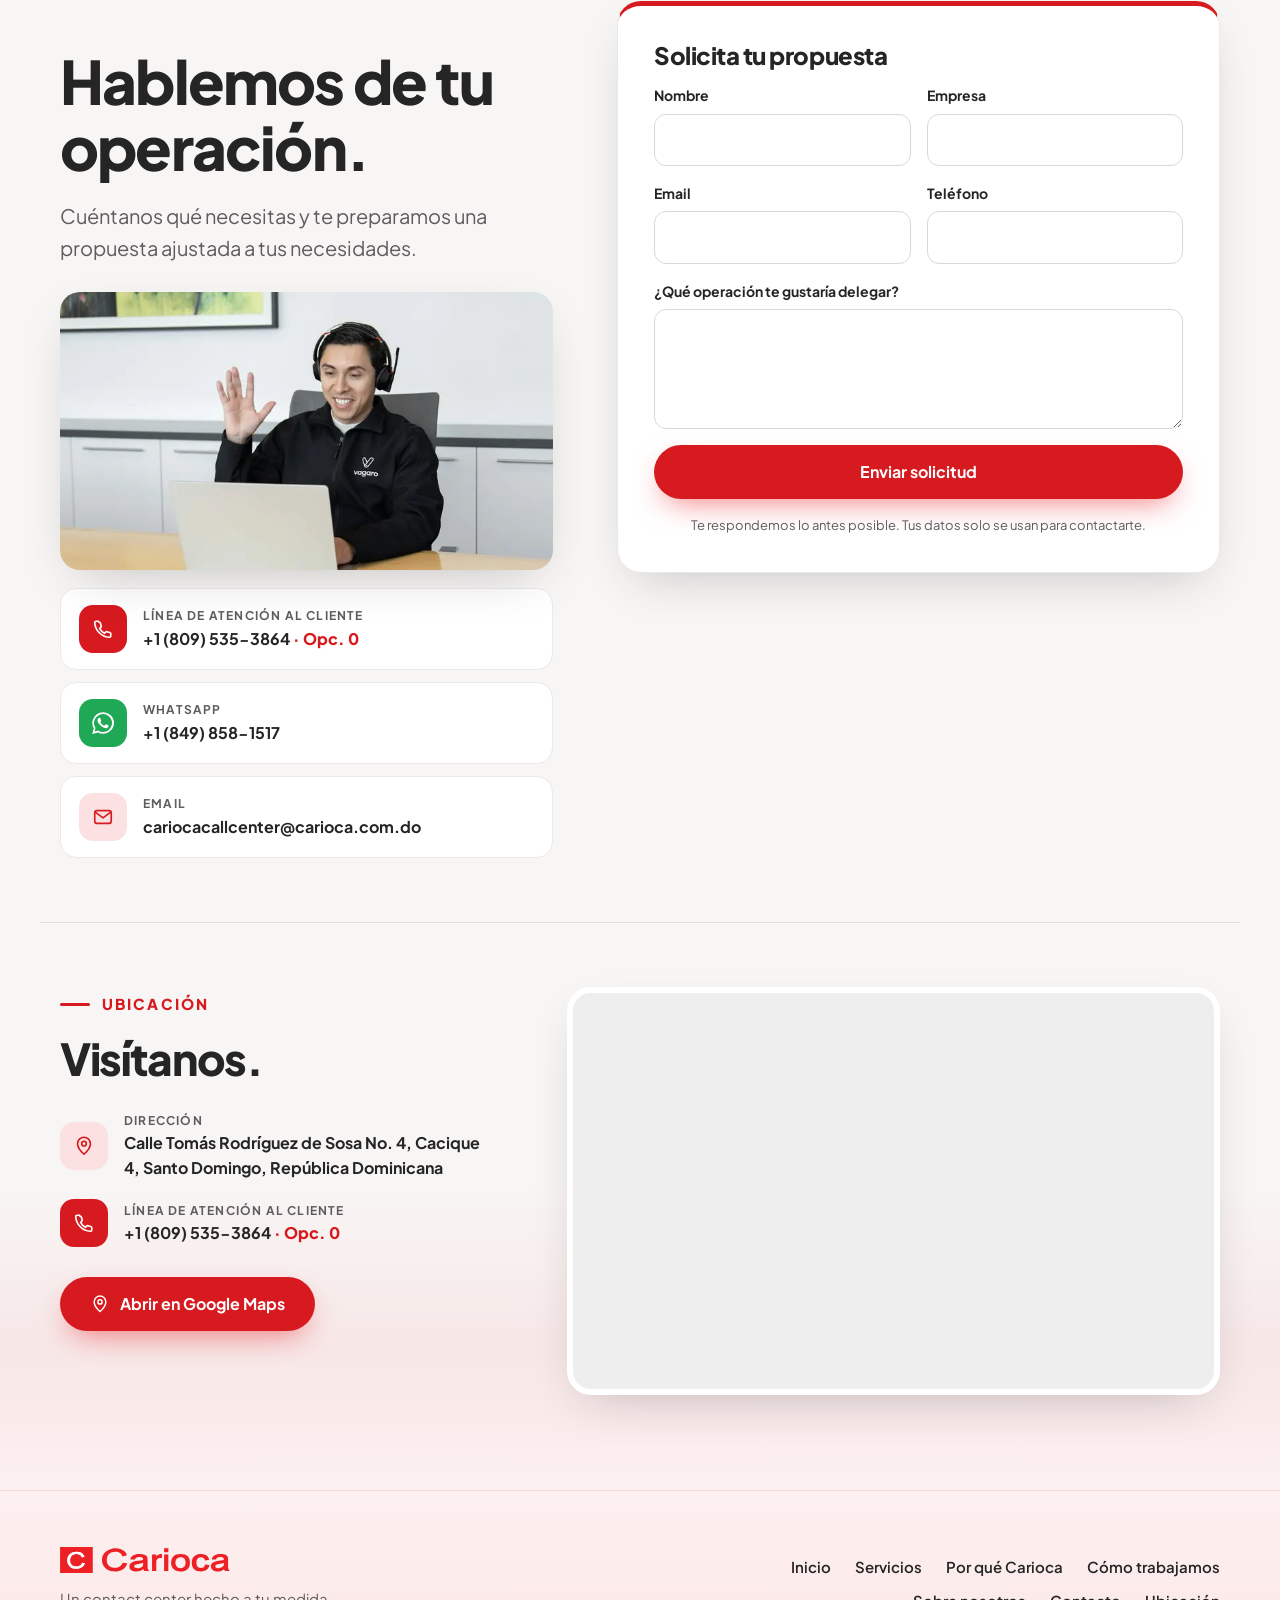
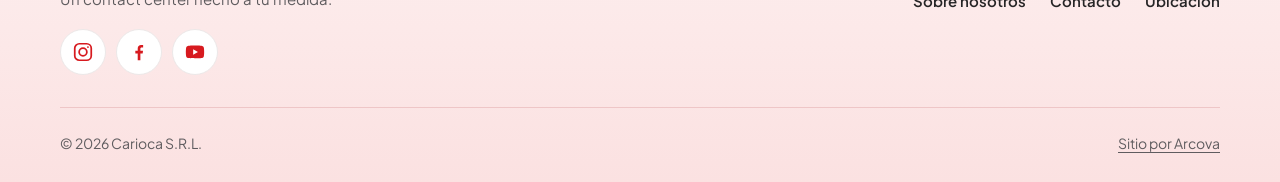
==== commit 8012d4ba: "Ronda 3: opción 0 en la línea, etapas más cortas, logo original en El reto, fotos latinas y direcció" ====
--- a/site/index.html
+++ b/site/index.html
@@ -26,7 +26,7 @@
   "description":"Empresa dominicana con más de 30 años en el mercado que ofrece servicios de outsourcing de contact center para clientes nacionales e internacionales: inbound, outbound, operaciones blended, telemercadeo, data entry, cobros, encuestas, soporte técnico y back office.",
   "email":"cariocacallcenter@carioca.com.do","telephone":"+1-809-535-3864",
   "contactPoint":[{"@type":"ContactPoint","contactType":"customer service","telephone":"+1-809-535-3864"},{"@type":"ContactPoint","contactType":"sales","telephone":"+1-849-858-1517","contactOption":"WhatsApp"}],
-  "address":{"@type":"PostalAddress","addressCountry":"DO"},
+  "address":{"@type":"PostalAddress","streetAddress":"Calle Tomás Rodríguez de Sosa No. 4, Cacique 4","addressLocality":"Santo Domingo","addressCountry":"DO"},
   "knowsLanguage":["es","en"],
   "hasOfferCatalog":{"@type":"OfferCatalog","name":"Servicios de outsourcing","itemListElement":[
    {"@type":"Offer","itemOffered":{"@type":"Service","name":"Atención de llamadas entrantes (inbound)"}},
@@ -83,12 +83,12 @@
       <p class="hero__lead reveal" data-i18n="hero.lead">Atendemos a tus clientes con un equipo exclusivo para tu operación. Reducimos tus costos operativos, mientras elevamos la calidad de tu servicio con el respaldo de 30 años de experiencia.</p>
       <div class="hero__ctas reveal">
         <a class="btn btn--red" href="#contacto" data-i18n="hero.cta">Solicitar propuesta</a>
-        <a class="btn btn--ghost" href="tel:+18095353864" data-tel><svg aria-hidden="true" viewBox="0 0 24 24"><use href="#i-phone"/></svg><span data-i18n="hero.call">Llámanos: (809) 535-3864</span></a>
+        <a class="btn btn--ghost" href="tel:+18095353864,0" data-tel><svg aria-hidden="true" viewBox="0 0 24 24"><use href="#i-phone"/></svg><span data-i18n="hero.call">Llámanos: (809) 535-3864, opc. 0</span></a>
       </div>
     </div>
     <div class="hero__visual reveal">
       <figure class="hero__photo">
-        <img src="img/hero-640.webp" srcset="img/hero-640.webp 640w, img/hero.webp 1000w" sizes="(min-width: 960px) 540px, 100vw" width="1000" height="750" alt="Agente de contact center sonriendo con auriculares en su puesto de trabajo" fetchpriority="high">
+        <img src="img/hero-640.webp" srcset="img/hero-640.webp 640w, img/hero.webp 1000w" sizes="(min-width: 960px) 540px, 100vw" width="1000" height="750" alt="Agente de contact center sonriendo con auriculares mientras atiende una llamada" fetchpriority="high">
       </figure>
       <div class="chip chip--call" aria-hidden="true">
         <span class="chip__pulse"></span>
@@ -139,7 +139,7 @@
       </div>
       <div class="compare__arrow reveal" aria-hidden="true"><svg viewBox="0 0 24 24"><path d="M5 12h14m-6-6 6 6-6 6" fill="none" stroke="currentColor" stroke-width="2.2" stroke-linecap="round" stroke-linejoin="round"/></svg></div>
       <div class="compare__col compare__col--gain reveal">
-        <h3><img src="img/mark-white.svg" alt="" width="26" height="21" class="compare__mark"><span data-i18n="prob.gainT">Con Carioca</span></h3>
+        <h3 class="compare__brand"><span data-i18n="prob.gainWith">Con</span><img src="img/logo.svg" alt="Carioca" width="132" height="20"></h3>
         <ul>
           <li data-i18n="prob.g1">Mejores niveles de servicio y de calidad.</li>
           <li data-i18n="prob.g2">Horarios de atención ajustados a tus clientes.</li>
@@ -162,7 +162,7 @@
     </div>
     <div class="solutions">
       <article class="sol reveal">
-        <figure class="sol__img"><img src="img/sol-inbound.webp" width="720" height="450" loading="lazy" alt="Agentes con auriculares atendiendo llamadas entrantes"></figure>
+        <figure class="sol__img"><img src="img/sol-inbound.webp" width="720" height="450" loading="lazy" alt="Agente de servicio al cliente atendiendo una llamada en la oficina"></figure>
         <div class="sol__body">
           <span class="sol__tag">Inbound</span>
           <h3 data-i18n="sol.1t">Atención de llamadas entrantes</h3>
@@ -170,7 +170,7 @@
         </div>
       </article>
       <article class="sol reveal">
-        <figure class="sol__img"><img src="img/sol-outbound.webp" width="720" height="450" loading="lazy" alt="Equipo de agentes con auriculares realizando llamadas"></figure>
+        <figure class="sol__img"><img src="img/sol-outbound.webp" width="720" height="450" loading="lazy" alt="Agente realizando una llamada de ventas desde su escritorio"></figure>
         <div class="sol__body">
           <span class="sol__tag">Outbound</span>
           <h3 data-i18n="sol.2t">Llamadas salientes</h3>
@@ -277,18 +277,18 @@
       <p class="lead reveal" data-i18n="proc.lead">Antes de implementar, nos reunimos contigo para definir el contrato, las especificaciones operacionales y las metas a corto y largo plazo. Luego seguimos 12 etapas:</p>
     </div>
     <ol class="steps">
-      <li class="step reveal" tabindex="0"><span class="step__n">01</span><b data-i18n="st.1">Planificación</b><p data-i18n="sd.1">Definimos contigo las metas, el alcance y los recursos de la operación.</p></li>
-      <li class="step reveal" tabindex="0"><span class="step__n">02</span><b data-i18n="st.2">Organización</b><p data-i18n="sd.2">Asignamos el equipo, los horarios y las herramientas de trabajo.</p></li>
-      <li class="step reveal" tabindex="0"><span class="step__n">03</span><b data-i18n="st.3">Implementación</b><p data-i18n="sd.3">Configuramos los procesos, los guiones y los canales de atención.</p></li>
-      <li class="step reveal" tabindex="0"><span class="step__n">04</span><b data-i18n="st.4">Ejecución</b><p data-i18n="sd.4">Ponemos en marcha la operación con tu equipo dedicado.</p></li>
-      <li class="step reveal" tabindex="0"><span class="step__n">05</span><b data-i18n="st.5">Revisión</b><p data-i18n="sd.5">Supervisamos la calidad del servicio día a día.</p></li>
-      <li class="step reveal" tabindex="0"><span class="step__n">06</span><b data-i18n="st.6">Análisis</b><p data-i18n="sd.6">Estudiamos los indicadores y los reportes de desempeño.</p></li>
-      <li class="step reveal" tabindex="0"><span class="step__n">07</span><b data-i18n="st.7">Retroalimentación</b><p data-i18n="sd.7">Compartimos los hallazgos contigo y con nuestros agentes.</p></li>
-      <li class="step reveal" tabindex="0"><span class="step__n">08</span><b data-i18n="st.8">Seguimiento</b><p data-i18n="sd.8">Acompañamos los ajustes acordados hasta cumplirlos.</p></li>
-      <li class="step reveal" tabindex="0"><span class="step__n">09</span><b data-i18n="st.9">Evaluación</b><p data-i18n="sd.9">Medimos el avance frente a las metas definidas.</p></li>
-      <li class="step reveal" tabindex="0"><span class="step__n">10</span><b data-i18n="st.10">Medición de resultados</b><p data-i18n="sd.10">Te presentamos los resultados con datos claros.</p></li>
-      <li class="step reveal" tabindex="0"><span class="step__n">11</span><b data-i18n="st.11">Conclusiones</b><p data-i18n="sd.11">Identificamos aprendizajes y oportunidades de mejora.</p></li>
-      <li class="step reveal" tabindex="0"><span class="step__n">12</span><b data-i18n="st.12">Estandarización</b><p data-i18n="sd.12">Convertimos lo que funciona en procesos estables.</p></li>
+      <li class="step reveal" tabindex="0"><span class="step__n">01</span><b data-i18n="st.1">Planificación</b><p data-i18n="sd.1">Definimos metas y recursos.</p></li>
+      <li class="step reveal" tabindex="0"><span class="step__n">02</span><b data-i18n="st.2">Organización</b><p data-i18n="sd.2">Asignamos equipo y horarios.</p></li>
+      <li class="step reveal" tabindex="0"><span class="step__n">03</span><b data-i18n="st.3">Implementación</b><p data-i18n="sd.3">Configuramos procesos y canales.</p></li>
+      <li class="step reveal" tabindex="0"><span class="step__n">04</span><b data-i18n="st.4">Ejecución</b><p data-i18n="sd.4">Arrancamos la operación.</p></li>
+      <li class="step reveal" tabindex="0"><span class="step__n">05</span><b data-i18n="st.5">Revisión</b><p data-i18n="sd.5">Supervisamos la calidad.</p></li>
+      <li class="step reveal" tabindex="0"><span class="step__n">06</span><b data-i18n="st.6">Análisis</b><p data-i18n="sd.6">Estudiamos los indicadores.</p></li>
+      <li class="step reveal" tabindex="0"><span class="step__n">07</span><b data-i18n="st.7">Retroalimentación</b><p data-i18n="sd.7">Compartimos los hallazgos.</p></li>
+      <li class="step reveal" tabindex="0"><span class="step__n">08</span><b data-i18n="st.8">Seguimiento</b><p data-i18n="sd.8">Acompañamos los ajustes.</p></li>
+      <li class="step reveal" tabindex="0"><span class="step__n">09</span><b data-i18n="st.9">Evaluación</b><p data-i18n="sd.9">Medimos el avance.</p></li>
+      <li class="step reveal" tabindex="0"><span class="step__n">10</span><b data-i18n="st.10">Medición de resultados</b><p data-i18n="sd.10">Presentamos los resultados.</p></li>
+      <li class="step reveal" tabindex="0"><span class="step__n">11</span><b data-i18n="st.11">Conclusiones</b><p data-i18n="sd.11">Detectamos mejoras.</p></li>
+      <li class="step reveal" tabindex="0"><span class="step__n">12</span><b data-i18n="st.12">Estandarización</b><p data-i18n="sd.12">Fijamos lo que funciona.</p></li>
     </ol>
   </div>
 </section>
@@ -353,9 +353,9 @@
         <img src="img/contacto.webp" width="720" height="540" loading="lazy" alt="Agente de atención al cliente saludando con auriculares frente a su laptop">
       </figure>
       <ul class="channels">
-        <li class="reveal"><a href="tel:+18095353864" data-tel>
+        <li class="reveal"><a href="tel:+18095353864,0" data-tel>
           <span class="channels__ic"><svg aria-hidden="true" viewBox="0 0 24 24"><use href="#i-phone"/></svg></span>
-          <span><small data-i18n="ct.line">Línea de atención al cliente</small>+1 (809) 535-3864</span></a></li>
+          <span><small data-i18n="ct.line">Línea de atención al cliente</small>+1 (809) 535-3864 <em class="opt" data-i18n="ct.opt">· Opc. 0</em></span></a></li>
         <li class="reveal"><a href="https://wa.me/18498581517?text=Hola%20Carioca%2C%20me%20interesa%20conocer%20sus%20servicios%20de%20call%20center." target="_blank" rel="noopener" data-wa>
           <span class="channels__ic channels__ic--wa"><svg aria-hidden="true" viewBox="0 0 24 24"><use href="#i-wa"/></svg></span>
           <span><small>WhatsApp</small>+1 (849) 858-1517</span></a></li>
@@ -366,6 +366,7 @@
     </div>
     <form class="form reveal" name="contacto" method="POST" action="/gracias.html" data-netlify="true" netlify-honeypot="empresa_web">
       <input type="hidden" name="form-name" value="contacto">
+      <input type="hidden" name="subject" value="Nueva solicitud desde la web Carioca (%{submissionId})">
       <input type="hidden" name="idioma" value="es">
       <p class="hp"><label>No llenar: <input name="empresa_web" tabindex="-1" autocomplete="off"></label></p>
       <h3 class="form__title" data-i18n="f.title">Solicita tu propuesta</h3>
@@ -380,8 +381,7 @@
   </div>
 </section>
 
-<!-- UBICACIÓN — [[PENDIENTE: dirección real]] la ubicación es provisional (centro de Santo Domingo).
-     Para cambiarla: reemplazar la búsqueda en el src del iframe y en el href del botón. -->
+<!-- UBICACIÓN — dirección enviada por el cliente (correo 2026-10-23). Si el pin no queda exacto, pedir el enlace de Google Maps de la oficina. -->
 <section class="section location" id="ubicacion">
   <div class="wrap location__in">
     <div class="location__info">
@@ -389,14 +389,14 @@
       <h2 class="h2 reveal" data-i18n="loc.title">Visítanos.</h2>
       <ul class="location__list">
         <li class="reveal"><span class="channels__ic channels__ic--soft"><svg aria-hidden="true" viewBox="0 0 24 24"><use href="#i-pin"/></svg></span>
-          <span><small data-i18n="loc.addrL">Dirección</small><span data-i18n="loc.addr">Santo Domingo, República Dominicana</span></span></li>
+          <span><small data-i18n="loc.addrL">Dirección</small><span data-i18n="loc.addr">Calle Tomás Rodríguez de Sosa No. 4, Cacique 4, Santo Domingo, República Dominicana</span></span></li>
         <li class="reveal"><span class="channels__ic"><svg aria-hidden="true" viewBox="0 0 24 24"><use href="#i-phone"/></svg></span>
-          <span><small data-i18n="ct.line">Línea de atención al cliente</small><a href="tel:+18095353864" data-tel>+1 (809) 535-3864</a></span></li>
+          <span><small data-i18n="ct.line">Línea de atención al cliente</small><a href="tel:+18095353864,0" data-tel>+1 (809) 535-3864 <em class="opt" data-i18n="ct.opt">· Opc. 0</em></a></span></li>
       </ul>
-      <a class="btn btn--red reveal" href="https://www.google.com/maps/search/?api=1&amp;query=Santo+Domingo%2C+Rep%C3%BAblica+Dominicana" target="_blank" rel="noopener" data-maps><svg aria-hidden="true" viewBox="0 0 24 24"><use href="#i-pin"/></svg><span data-i18n="loc.cta">Abrir en Google Maps</span></a>
+      <a class="btn btn--red reveal" href="https://www.google.com/maps/search/?api=1&amp;query=Calle+Tom%C3%A1s+Rodr%C3%ADguez+de+Sosa+4%2C+Santo+Domingo%2C+Rep%C3%BAblica+Dominicana" target="_blank" rel="noopener" data-maps><svg aria-hidden="true" viewBox="0 0 24 24"><use href="#i-pin"/></svg><span data-i18n="loc.cta">Abrir en Google Maps</span></a>
     </div>
     <div class="location__map reveal">
-      <iframe src="https://www.google.com/maps?q=Santo+Domingo%2C+Rep%C3%BAblica+Dominicana&amp;z=13&amp;output=embed" title="Mapa de ubicación de Carioca" loading="lazy" referrerpolicy="no-referrer-when-downgrade" allowfullscreen></iframe>
+      <iframe src="https://www.google.com/maps?q=Calle+Tom%C3%A1s+Rodr%C3%ADguez+de+Sosa+4%2C+Santo+Domingo%2C+Rep%C3%BAblica+Dominicana&amp;z=16&amp;output=embed" title="Mapa de ubicación de Carioca" loading="lazy" referrerpolicy="no-referrer-when-downgrade" allowfullscreen></iframe>
     </div>
   </div>
 </section>
--- a/site/css/styles.css
+++ b/site/css/styles.css
@@ -120,6 +120,7 @@
 .chip--years b{font-size:34px;font-weight:800;letter-spacing:-.03em;line-height:1}
 .chip--years b::after{content:"+";font-size:22px;vertical-align:top;margin-left:1px}
 .chip--years > span{font-size:13px}
+@media (max-width:420px){.hero__ctas .btn{font-size:15px;padding:0 14px;gap:8px}}
 @media (min-width:600px){.hero__ctas{flex-direction:row;flex-wrap:wrap}}
 @media (min-width:960px){
   .hero{padding:calc(var(--nav-h) + 64px) 0 110px;min-height:min(94vh,880px);display:flex;align-items:center}
@@ -156,7 +157,9 @@
 .compare{display:grid;gap:16px;align-items:start}
 .compare__col{border-radius:var(--radius);padding:30px 26px;transition:transform .4s var(--ease),box-shadow .4s}
 .compare__col h3{display:flex;align-items:center;gap:10px;font-size:21px;margin-bottom:18px}
-.compare__mark{width:26px;height:auto}
+.compare__brand{display:flex!important;align-items:center;gap:12px;margin:-30px -26px 18px!important;padding:20px 26px;background:#fff;color:var(--ink);border-radius:var(--radius) var(--radius) 0 0}
+.compare__brand img{width:132px;height:auto}
+.opt{font-style:normal;color:var(--red-600);font-weight:800;white-space:nowrap}
 .compare__col li{position:relative;padding:12px 0 12px 36px;border-top:1px solid rgba(0,0,0,.07);font-size:16px;opacity:0;transform:translateX(-14px);transition:opacity .6s var(--ease),transform .6s var(--ease),color .3s}
 .compare__col.is-in li{opacity:1;transform:none}
 .compare__col li:nth-child(2){transition-delay:.12s}.compare__col li:nth-child(3){transition-delay:.24s}.compare__col li:nth-child(4){transition-delay:.36s}.compare__col li:nth-child(5){transition-delay:.48s}
@@ -179,6 +182,7 @@
   .compare__arrow{align-self:center}
   .compare__arrow svg{transform:none}
   .compare__col{padding:36px 34px}
+  .compare__brand{margin:-36px -34px 20px!important;padding:22px 34px}
 }
 
 /* Servicios: soluciones con imagen */
@@ -260,7 +264,7 @@
   .step p{max-height:0;opacity:0;overflow:hidden;transform:translateY(6px);transition:max-height .45s var(--ease),opacity .35s,transform .35s var(--ease),color .35s}
   .step:hover,.step:focus-visible{background:var(--red-600);color:#fff;transform:translateY(-6px);box-shadow:var(--shadow-red);z-index:2}
   .step:hover .step__n,.step:focus-visible .step__n{color:#fff}
-  .step:hover p,.step:focus-visible p{max-height:90px;opacity:1;transform:none;color:rgba(255,255,255,.92)}
+  .step:hover p,.step:focus-visible p{max-height:140px;opacity:1;transform:none;color:rgba(255,255,255,.92)}
 }
 @media (hover:hover) and (min-width:1000px){.steps{grid-template-columns:repeat(6,minmax(0,1fr))}}
 @media (hover:none) and (min-width:640px){.steps{grid-template-columns:1fr 1fr}}
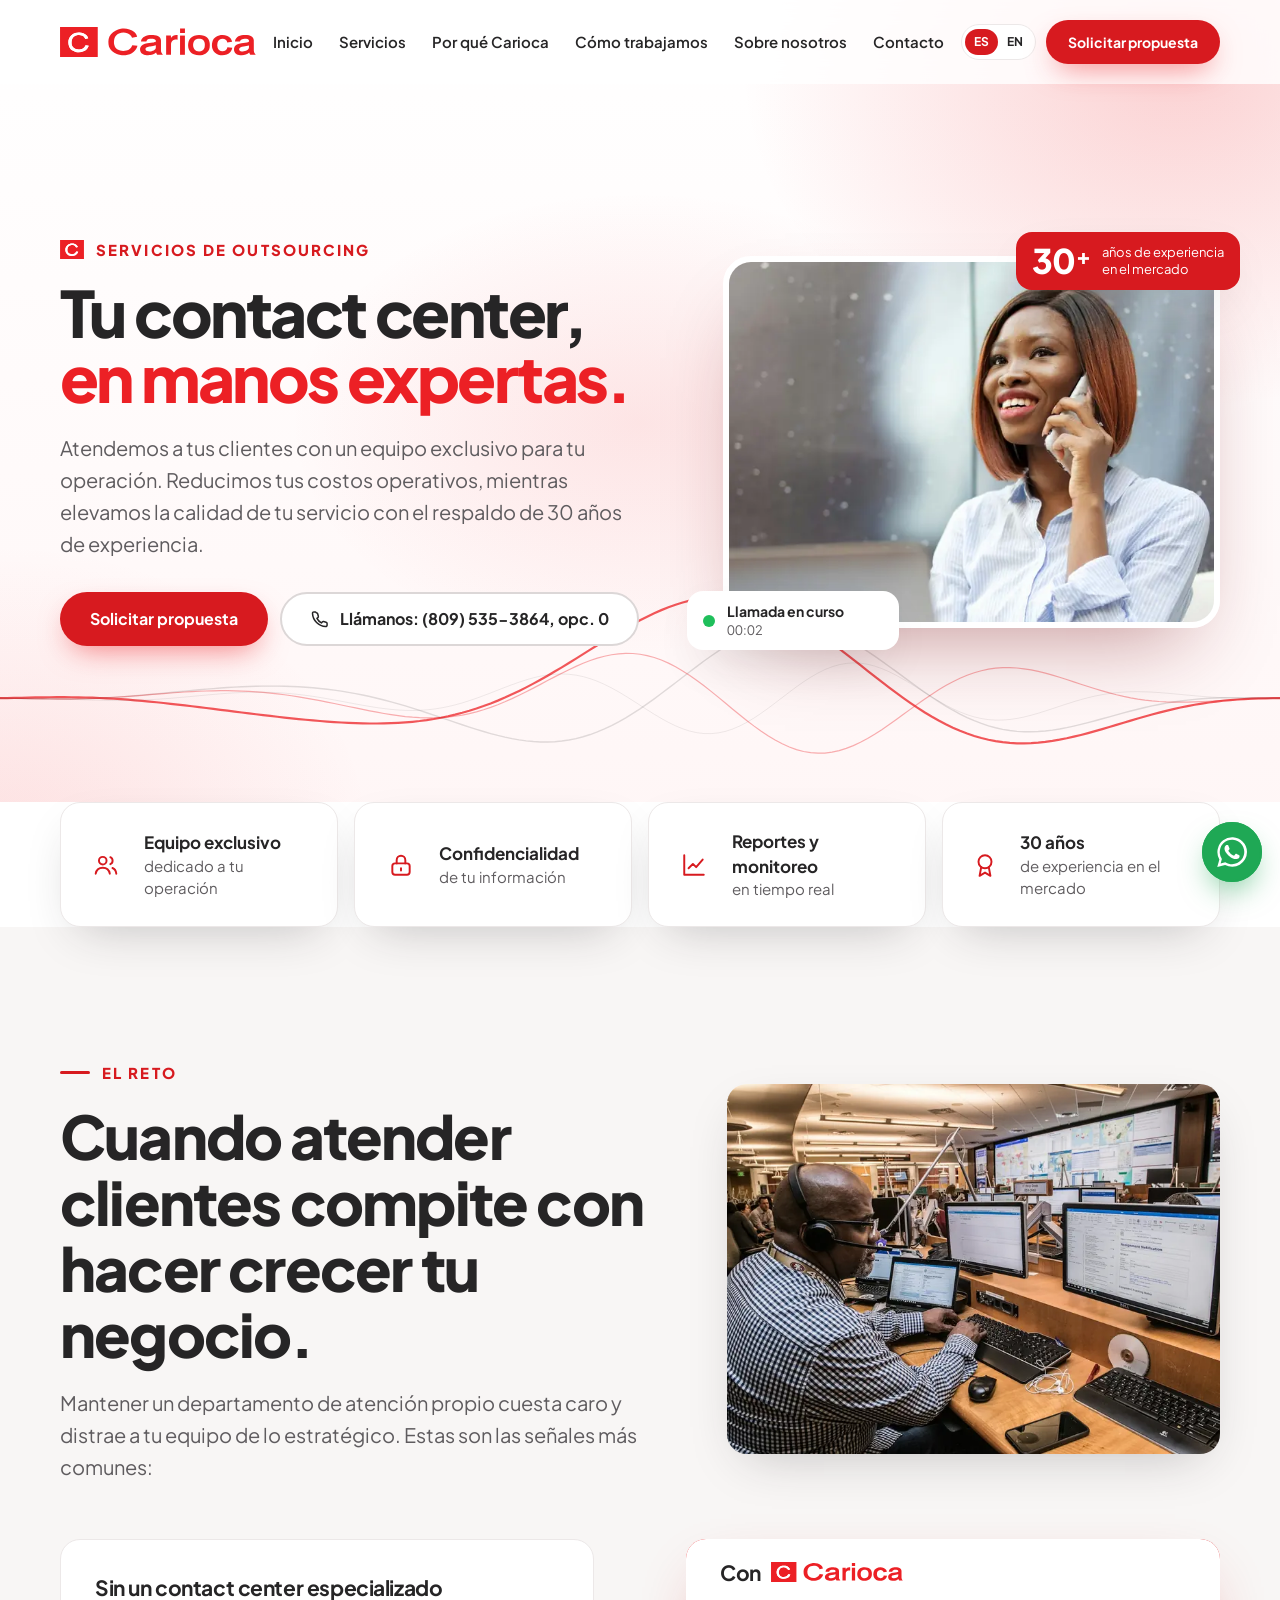
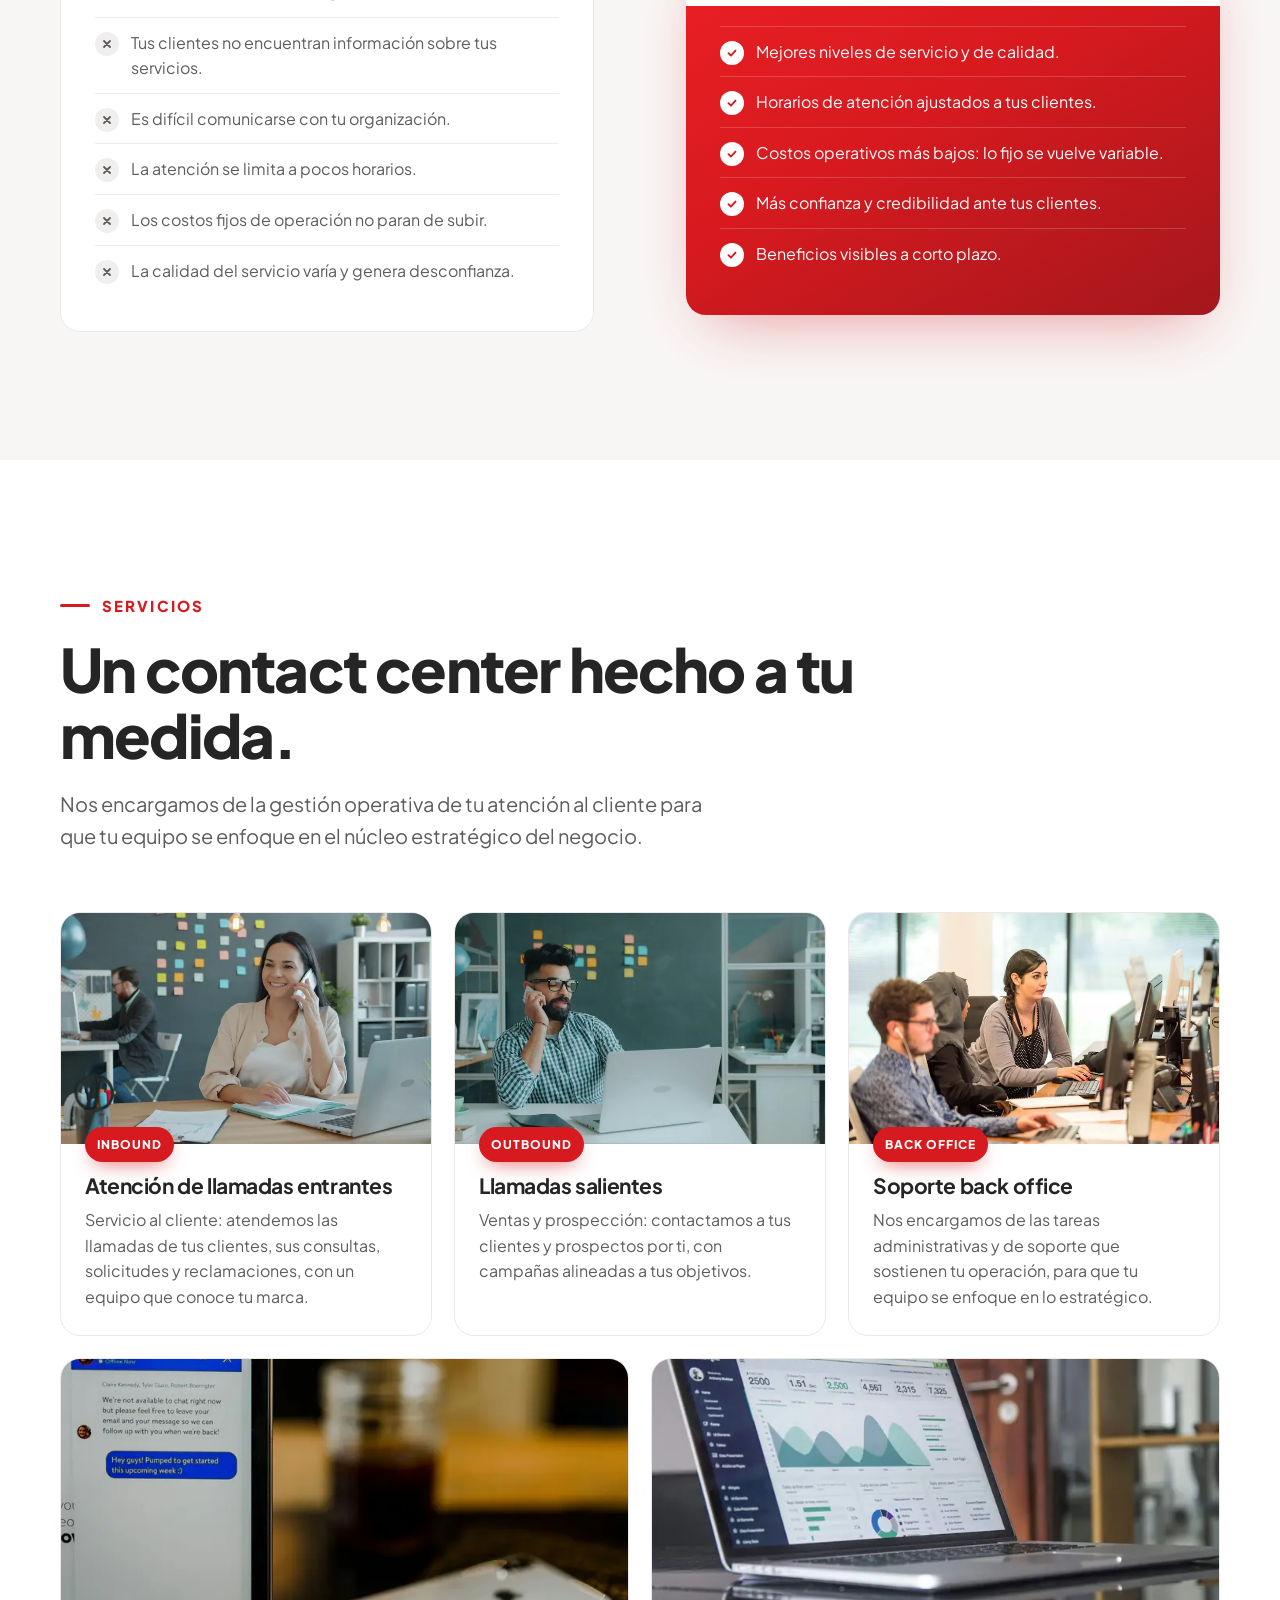
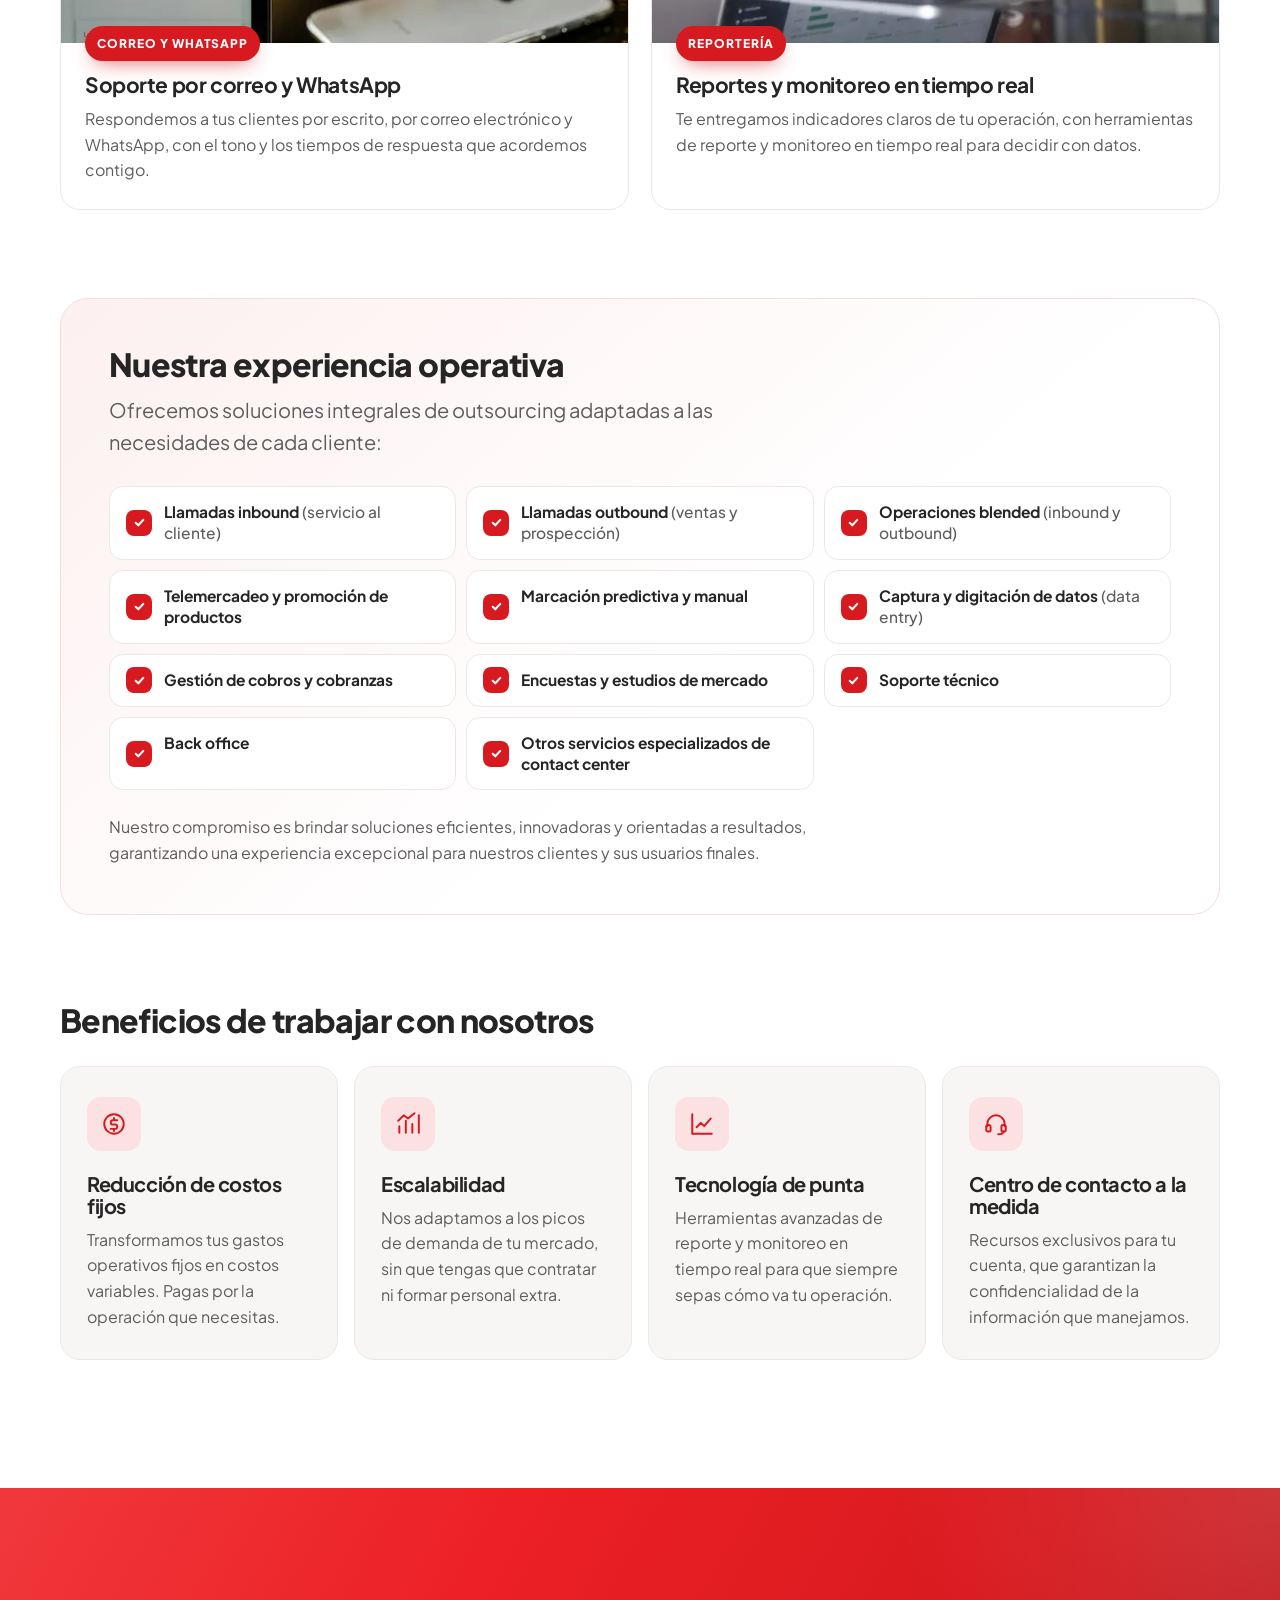
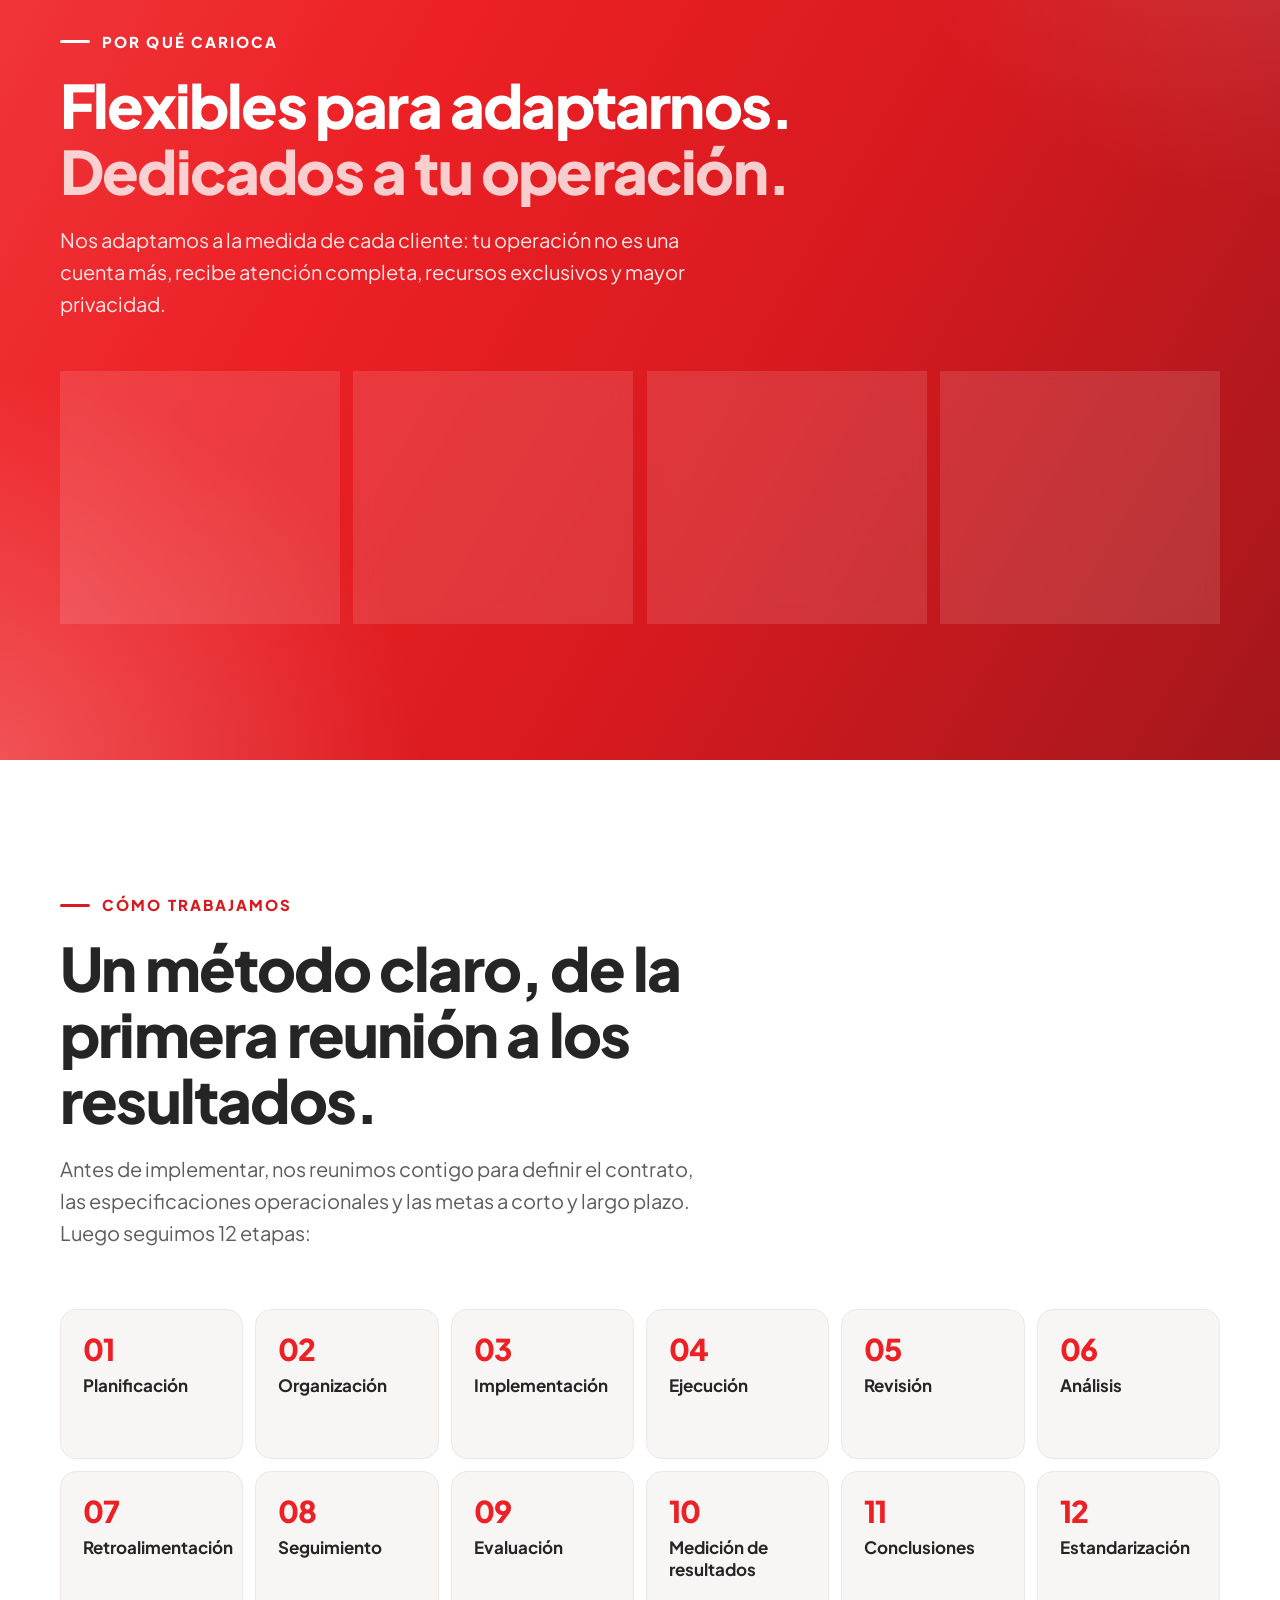
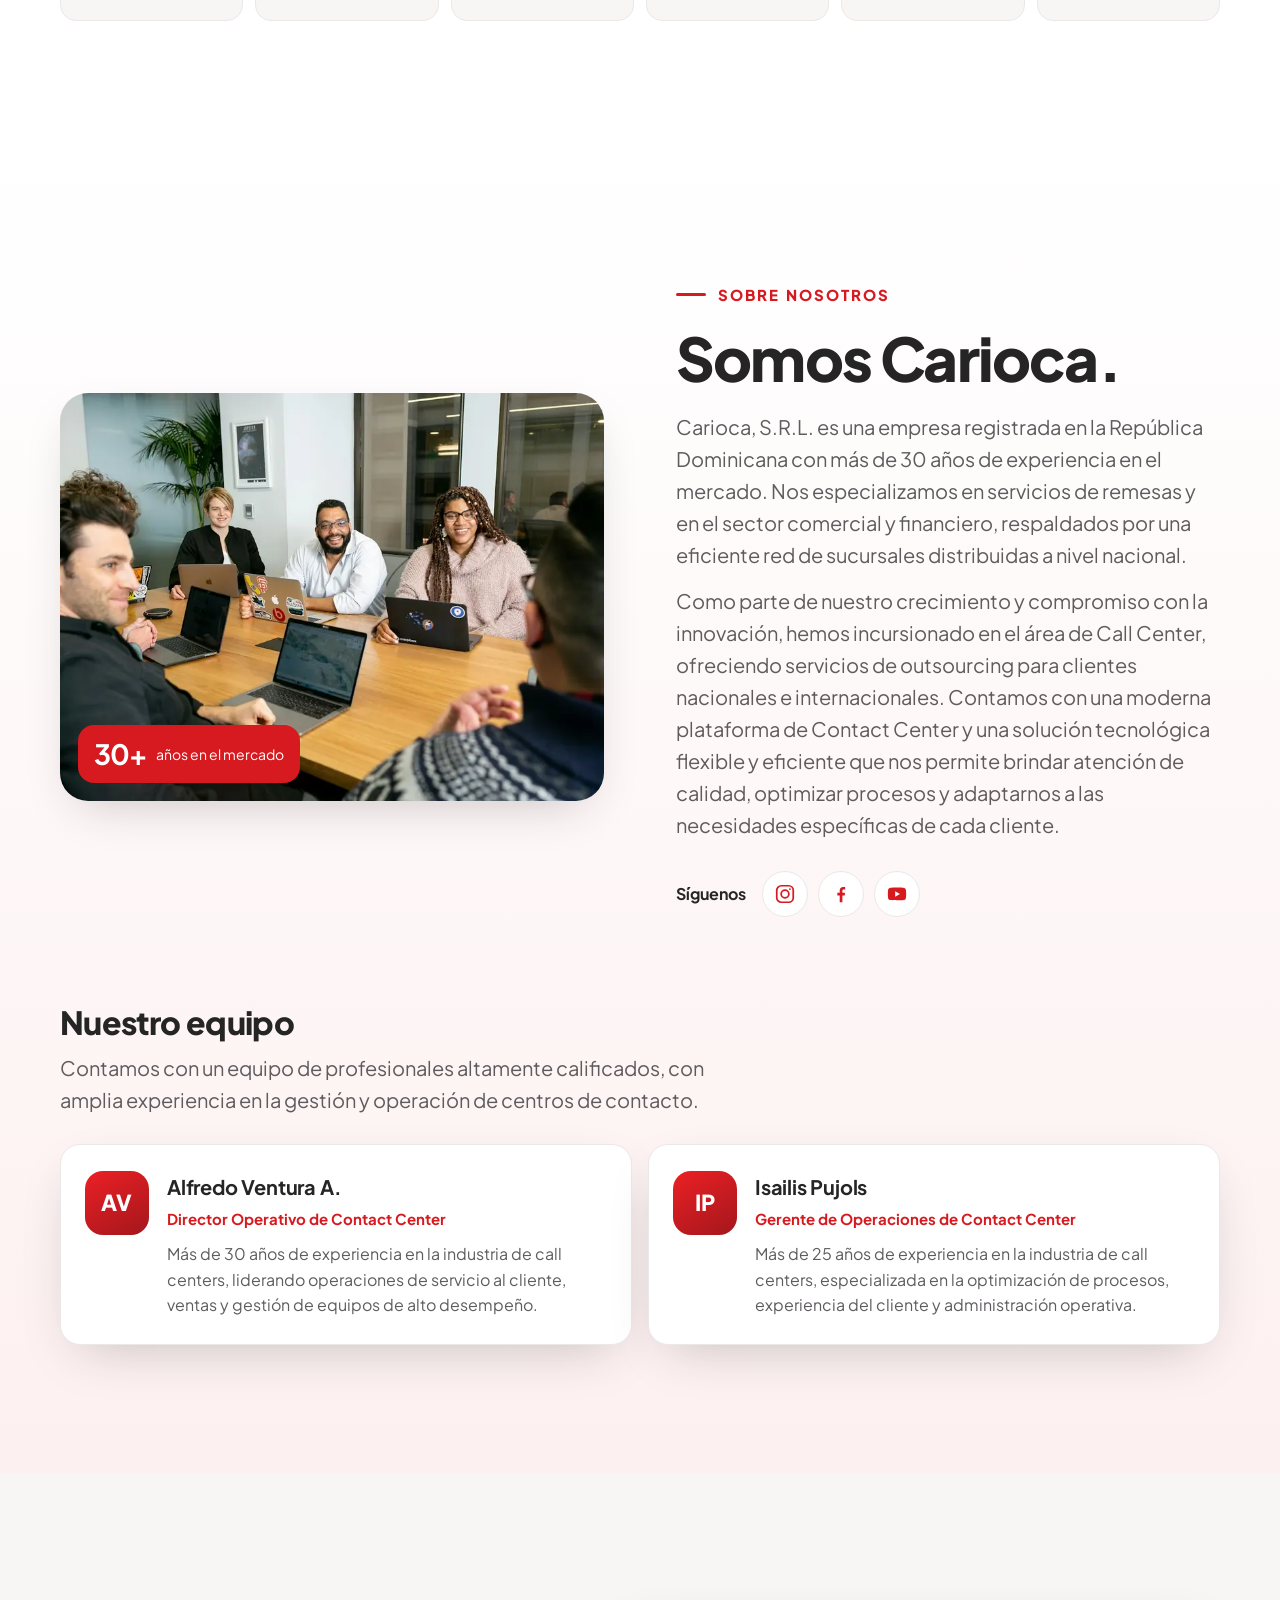
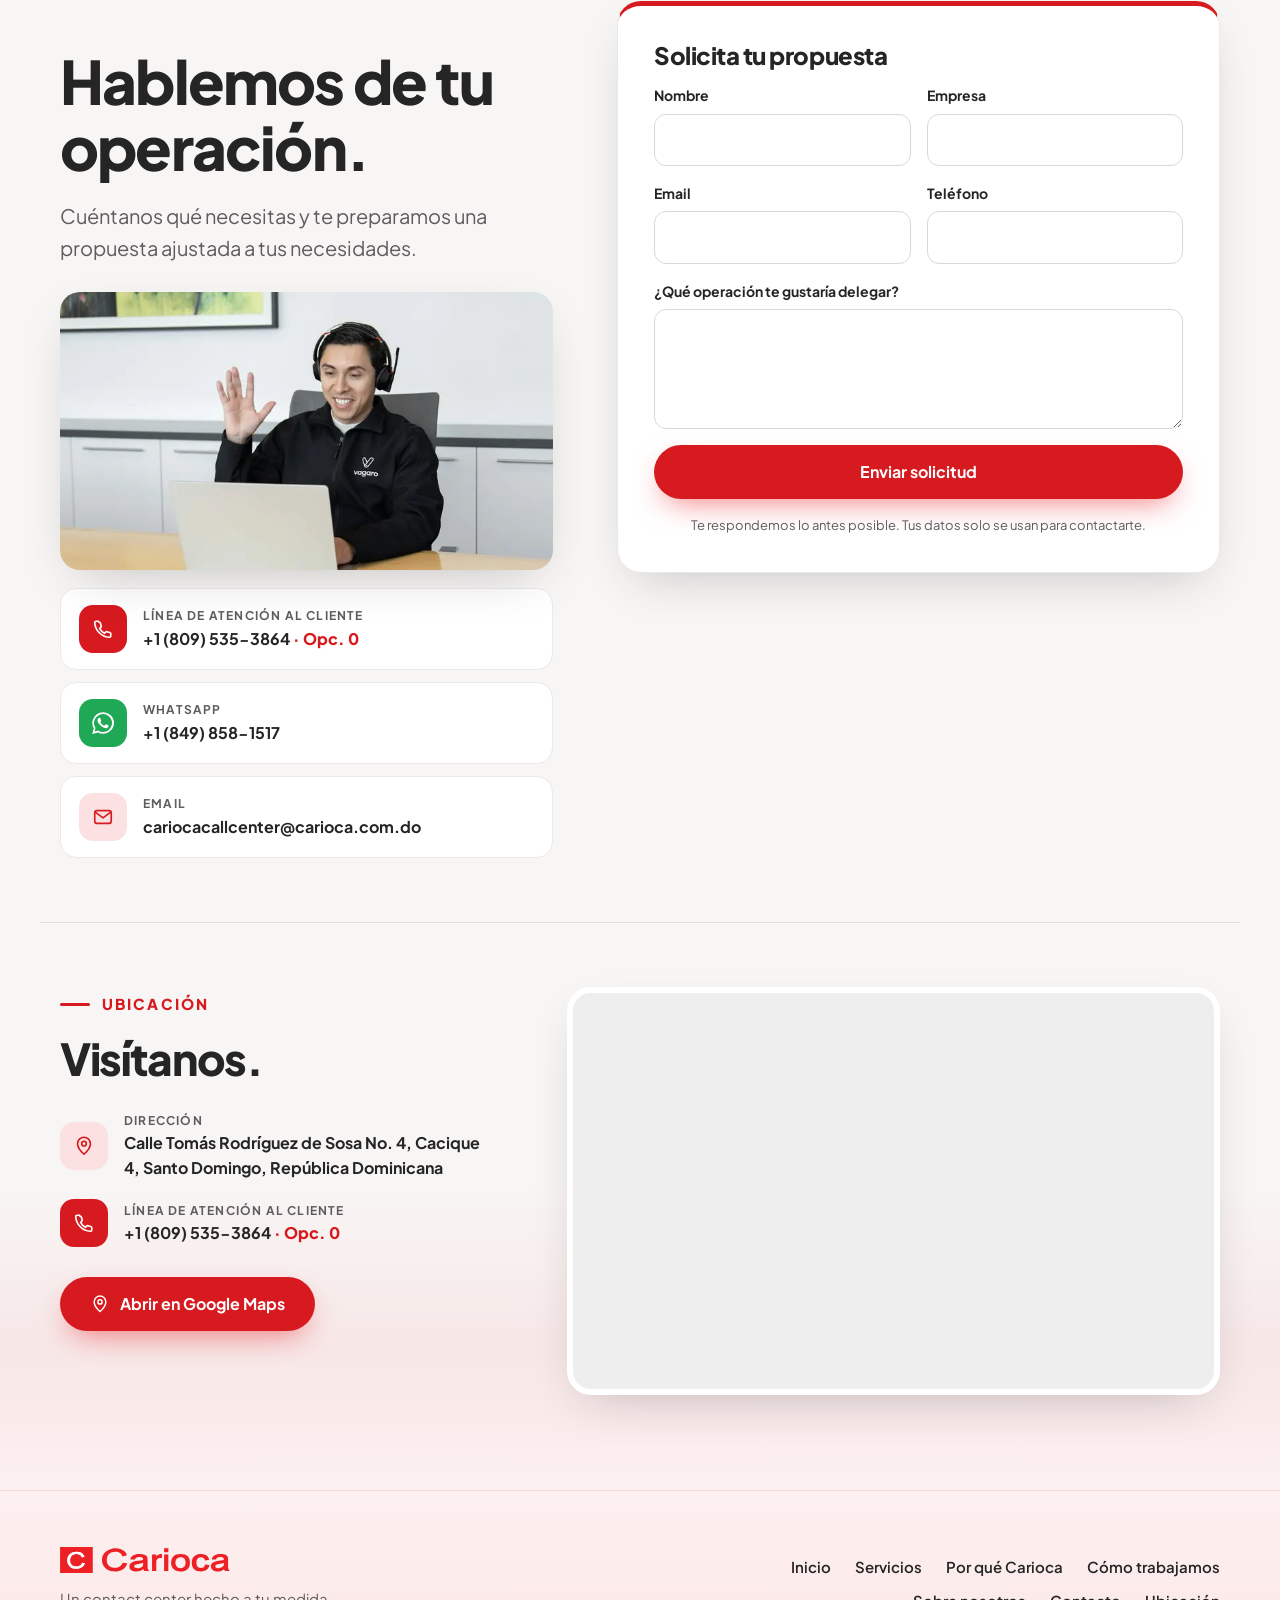
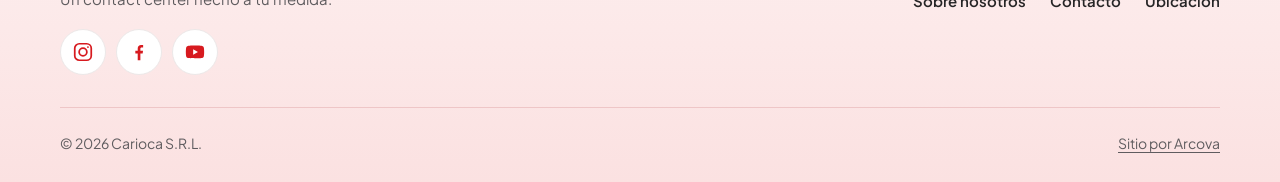
==== commit 014ba2a5: "Fotos más formales y con perfil latino/caribeño: hero, outbound y Sobre nosotros Co-Authored-By: Cla" ====
--- a/site/index.html
+++ b/site/index.html
@@ -88,7 +88,7 @@
     </div>
     <div class="hero__visual reveal">
       <figure class="hero__photo">
-        <img src="img/hero-640.webp" srcset="img/hero-640.webp 640w, img/hero.webp 1000w" sizes="(min-width: 960px) 540px, 100vw" width="1000" height="750" alt="Agente de contact center sonriendo con auriculares mientras atiende una llamada" fetchpriority="high">
+        <img src="img/hero-640.webp" srcset="img/hero-640.webp 640w, img/hero.webp 1000w" sizes="(min-width: 960px) 540px, 100vw" width="1000" height="750" alt="Agente de atención al cliente sonriendo mientras atiende una llamada" fetchpriority="high">
       </figure>
       <div class="chip chip--call" aria-hidden="true">
         <span class="chip__pulse"></span>
@@ -297,7 +297,7 @@
 <section class="section about" id="nosotros">
   <div class="wrap about__in">
     <figure class="about__img reveal">
-      <img src="img/nosotros.webp" width="800" height="600" loading="lazy" alt="Equipo de trabajo en una oficina">
+      <img src="img/nosotros.webp" width="800" height="600" loading="lazy" alt="Equipo de trabajo reunido en una oficina">
       <figcaption class="about__badge"><b>30+</b><span data-i18n="ab.badge">años en el mercado</span></figcaption>
     </figure>
     <div class="about__copy">
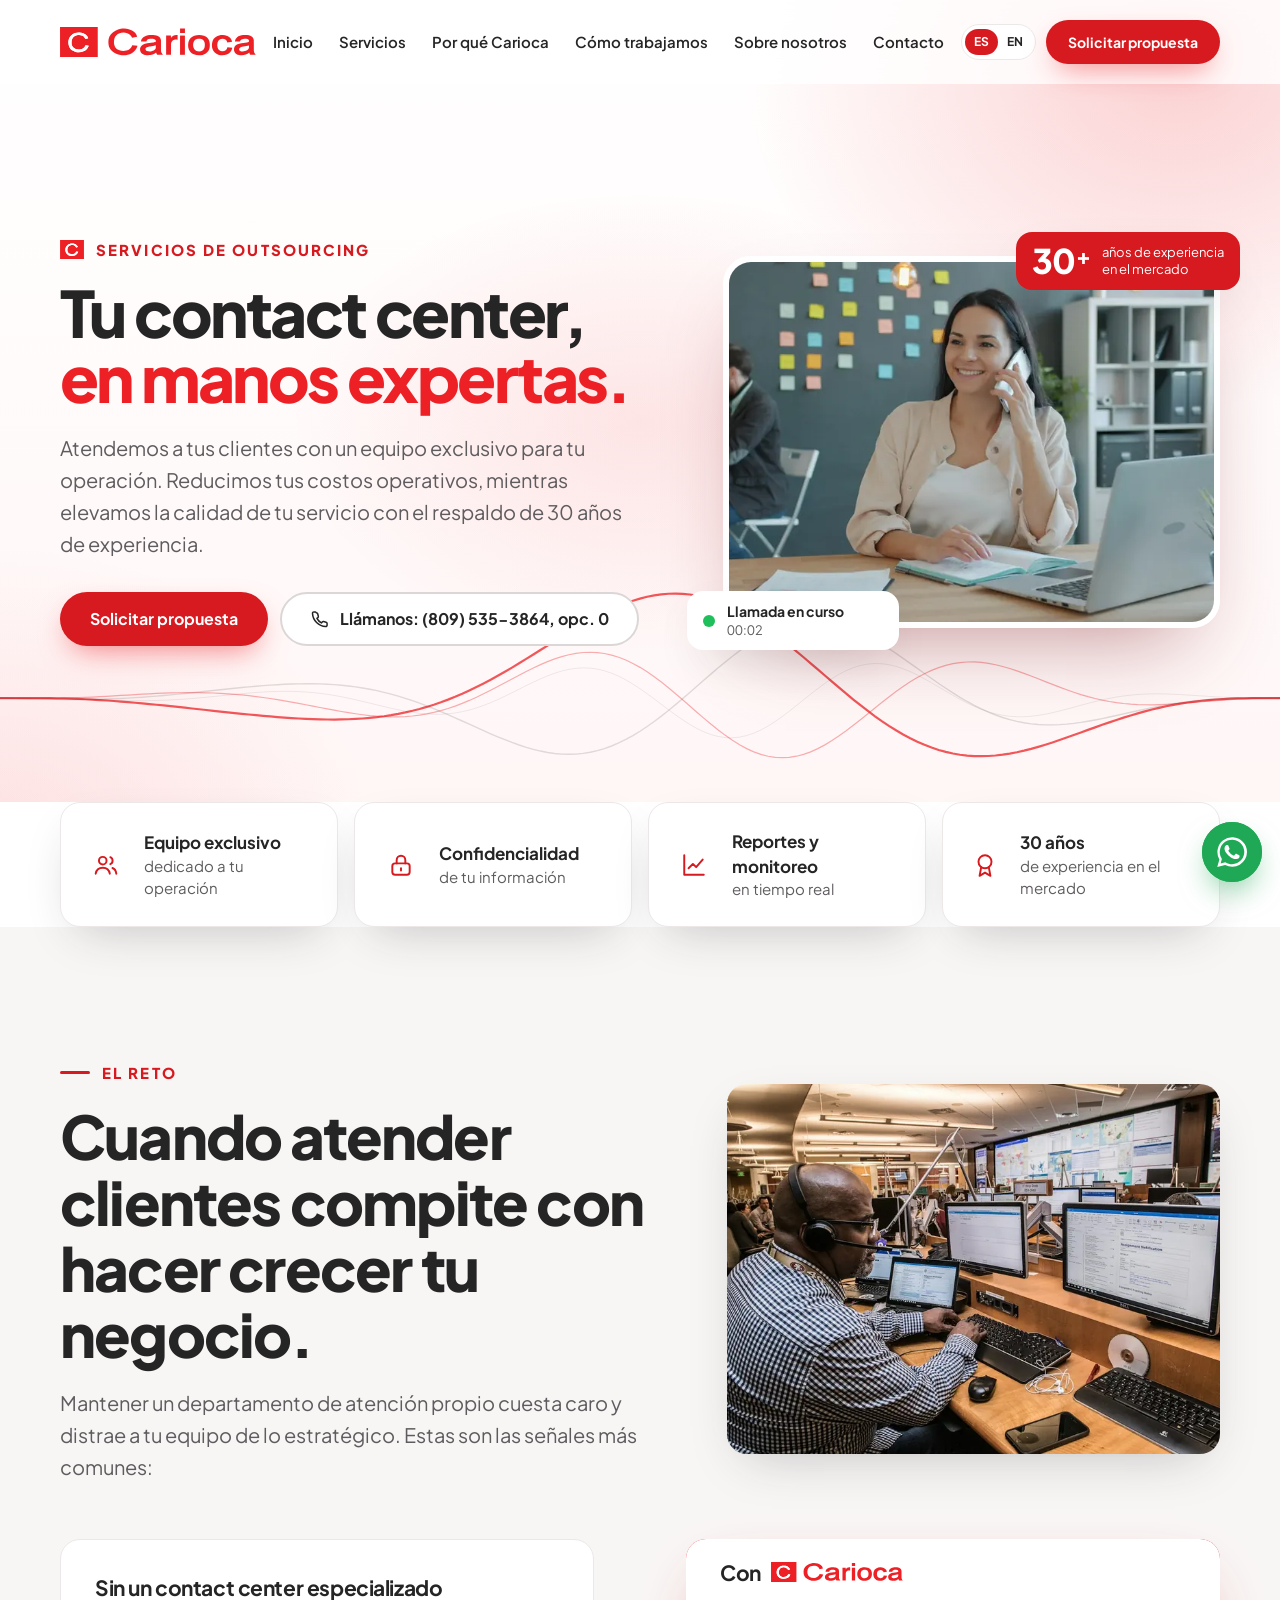
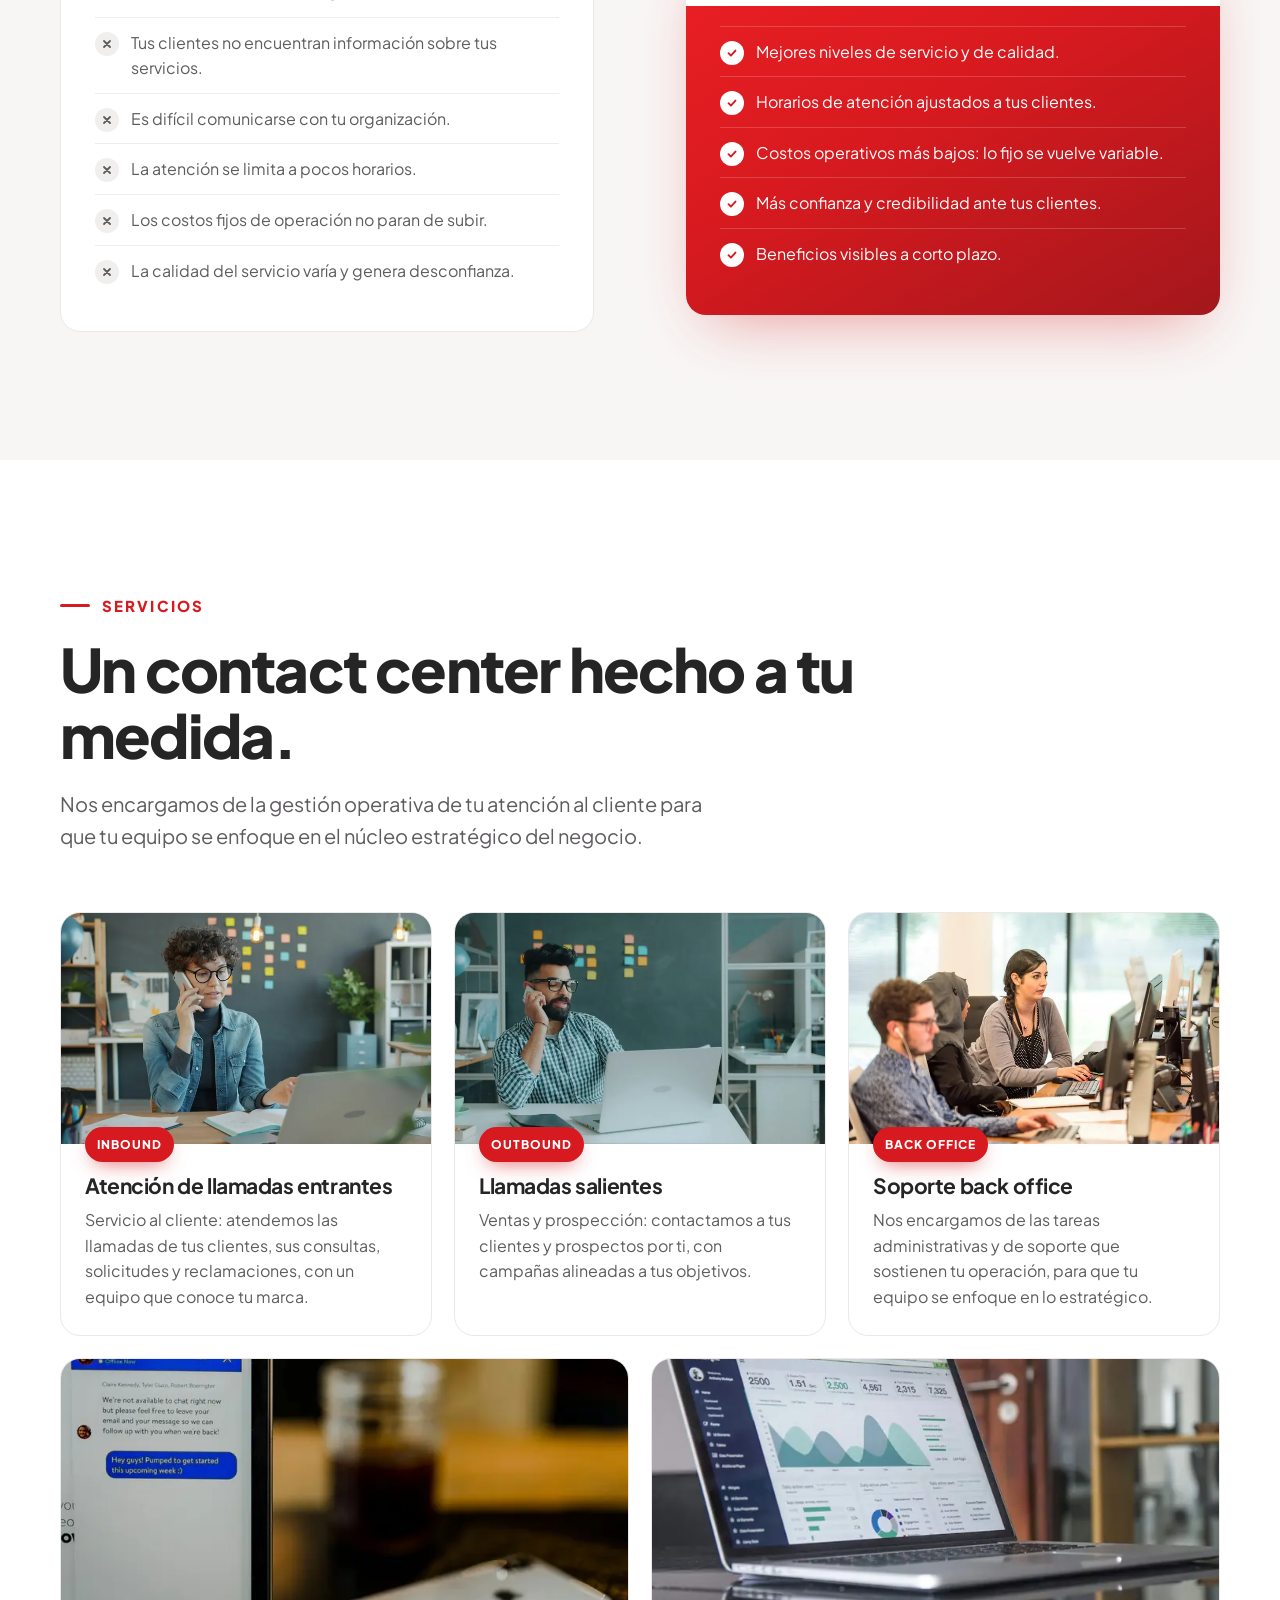
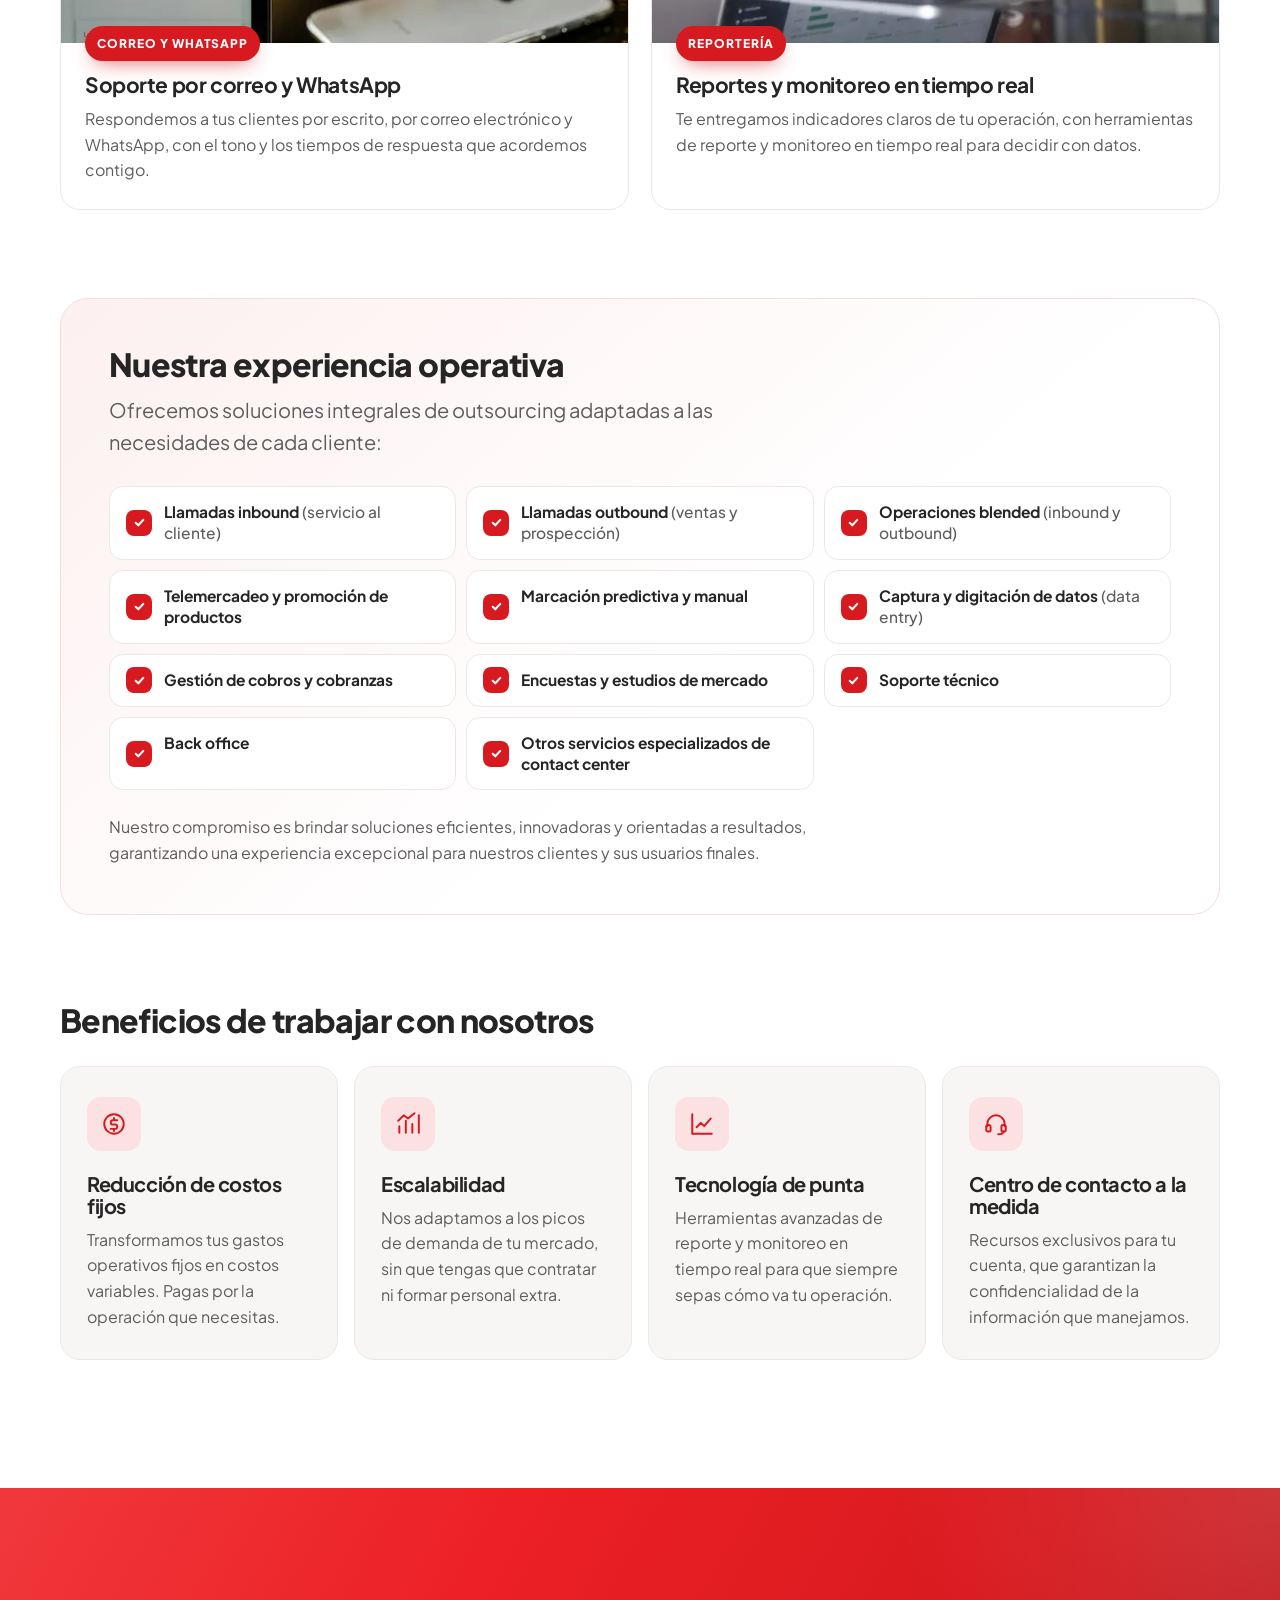
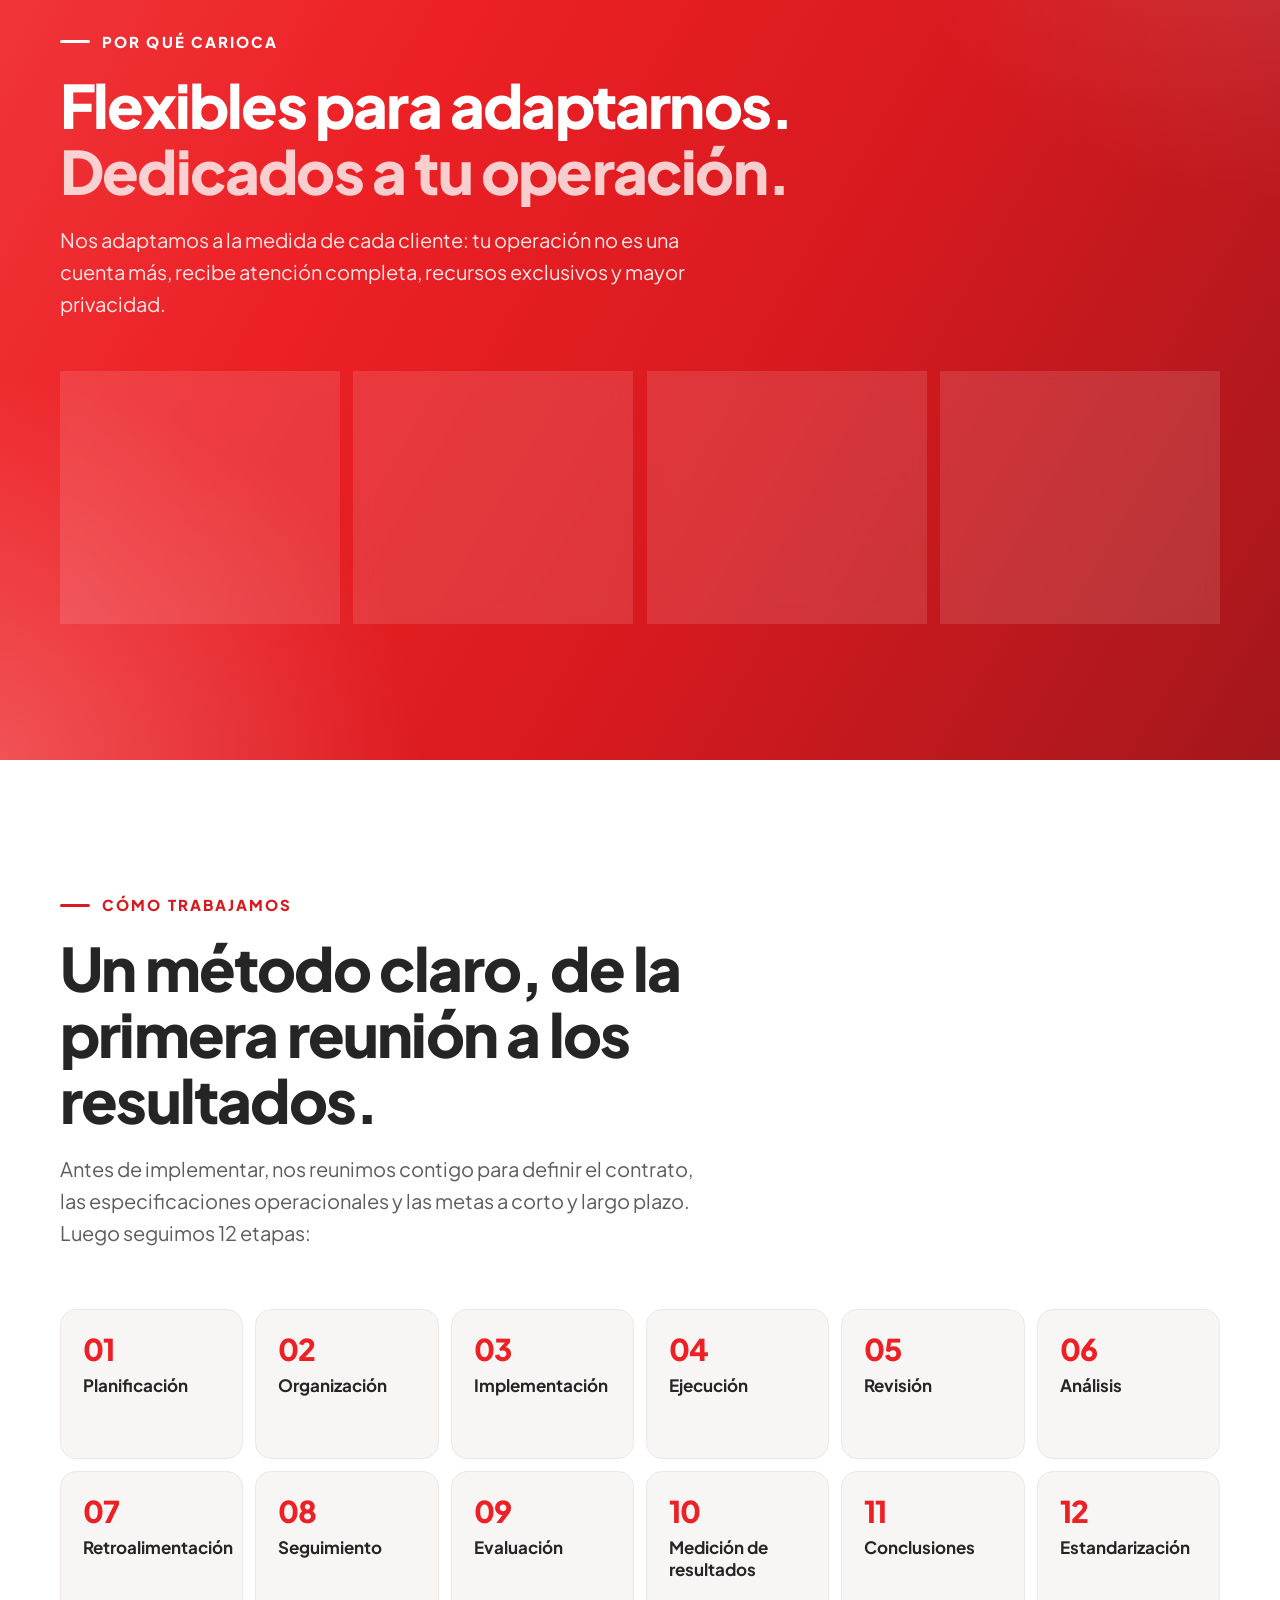
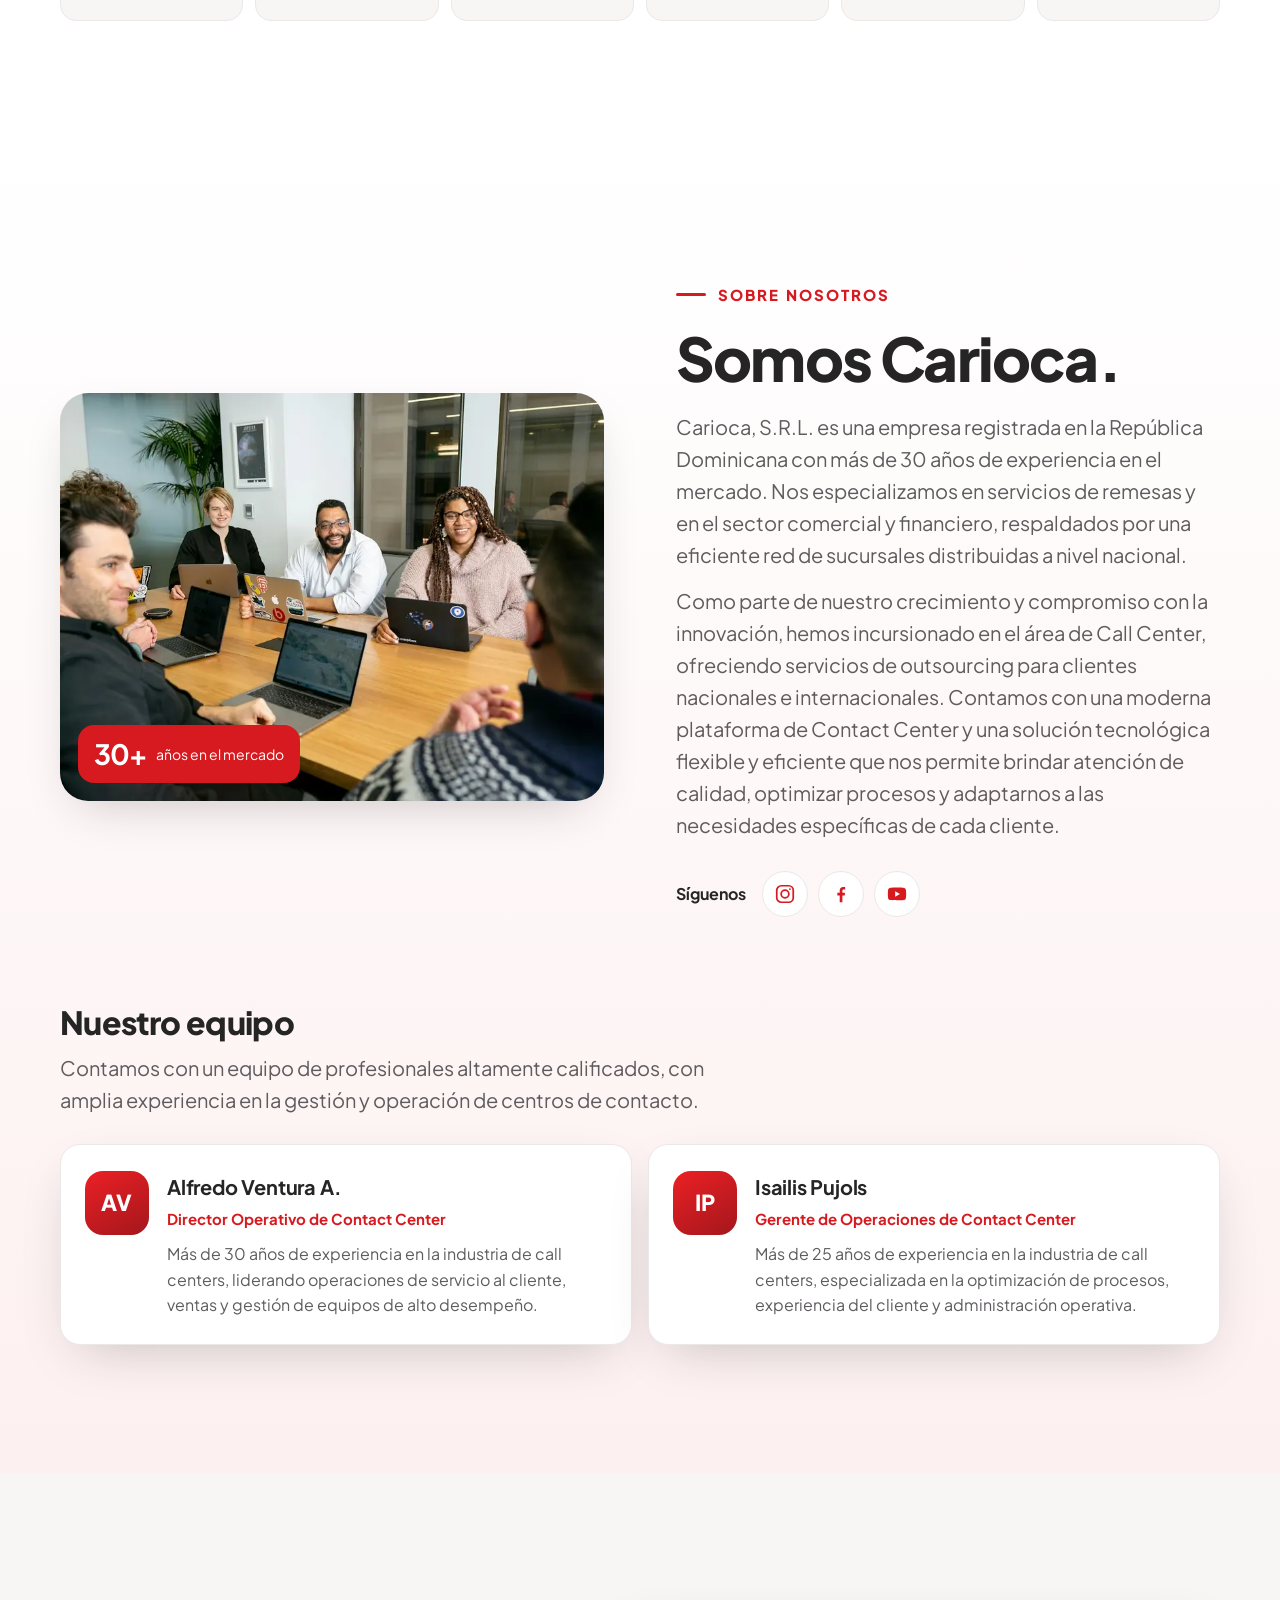
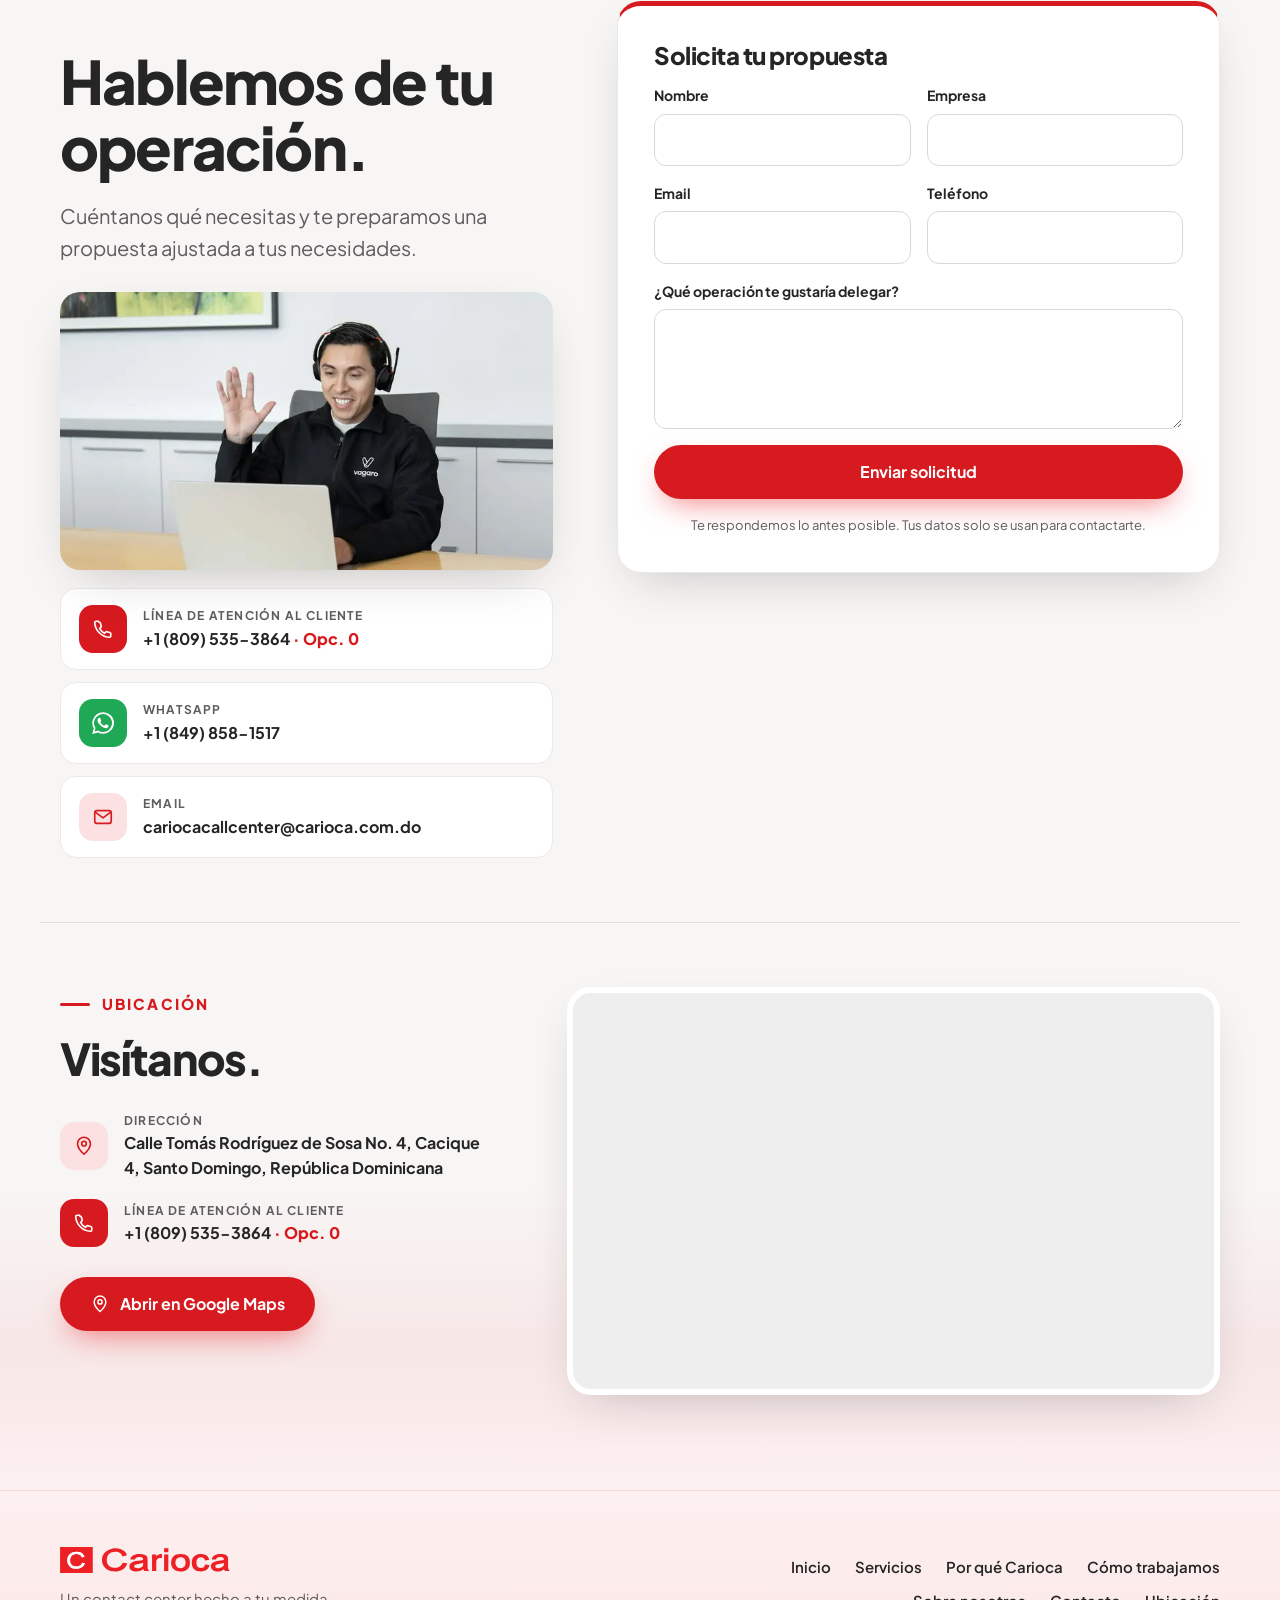
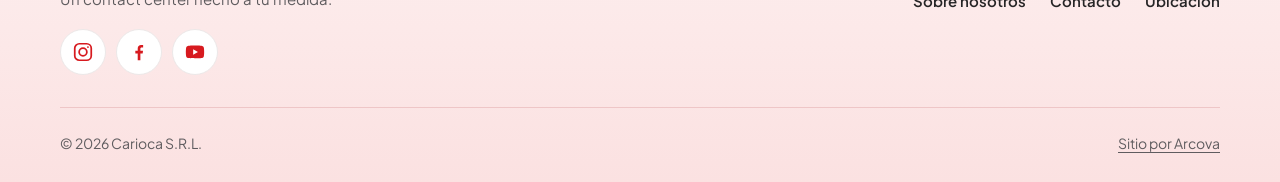
==== commit f29b35ff: "Hero con agente latina; nueva foto de inbound Co-Authored-By: Claude Opus 5.5 <noreply@anthropic.com" ====
--- a/site/index.html
+++ b/site/index.html
@@ -88,7 +88,7 @@
     </div>
     <div class="hero__visual reveal">
       <figure class="hero__photo">
-        <img src="img/hero-640.webp" srcset="img/hero-640.webp 640w, img/hero.webp 1000w" sizes="(min-width: 960px) 540px, 100vw" width="1000" height="750" alt="Agente de atención al cliente sonriendo mientras atiende una llamada" fetchpriority="high">
+        <img src="img/hero-640.webp" srcset="img/hero-640.webp 640w, img/hero.webp 1000w" sizes="(min-width: 960px) 540px, 100vw" width="1000" height="750" alt="Agente de atención al cliente sonriendo mientras atiende una llamada en la oficina" fetchpriority="high">
       </figure>
       <div class="chip chip--call" aria-hidden="true">
         <span class="chip__pulse"></span>
@@ -162,7 +162,7 @@
     </div>
     <div class="solutions">
       <article class="sol reveal">
-        <figure class="sol__img"><img src="img/sol-inbound.webp" width="720" height="450" loading="lazy" alt="Agente de servicio al cliente atendiendo una llamada en la oficina"></figure>
+        <figure class="sol__img"><img src="img/sol-inbound.webp" width="720" height="450" loading="lazy" alt="Agente de servicio al cliente atendiendo una llamada desde su escritorio"></figure>
         <div class="sol__body">
           <span class="sol__tag">Inbound</span>
           <h3 data-i18n="sol.1t">Atención de llamadas entrantes</h3>
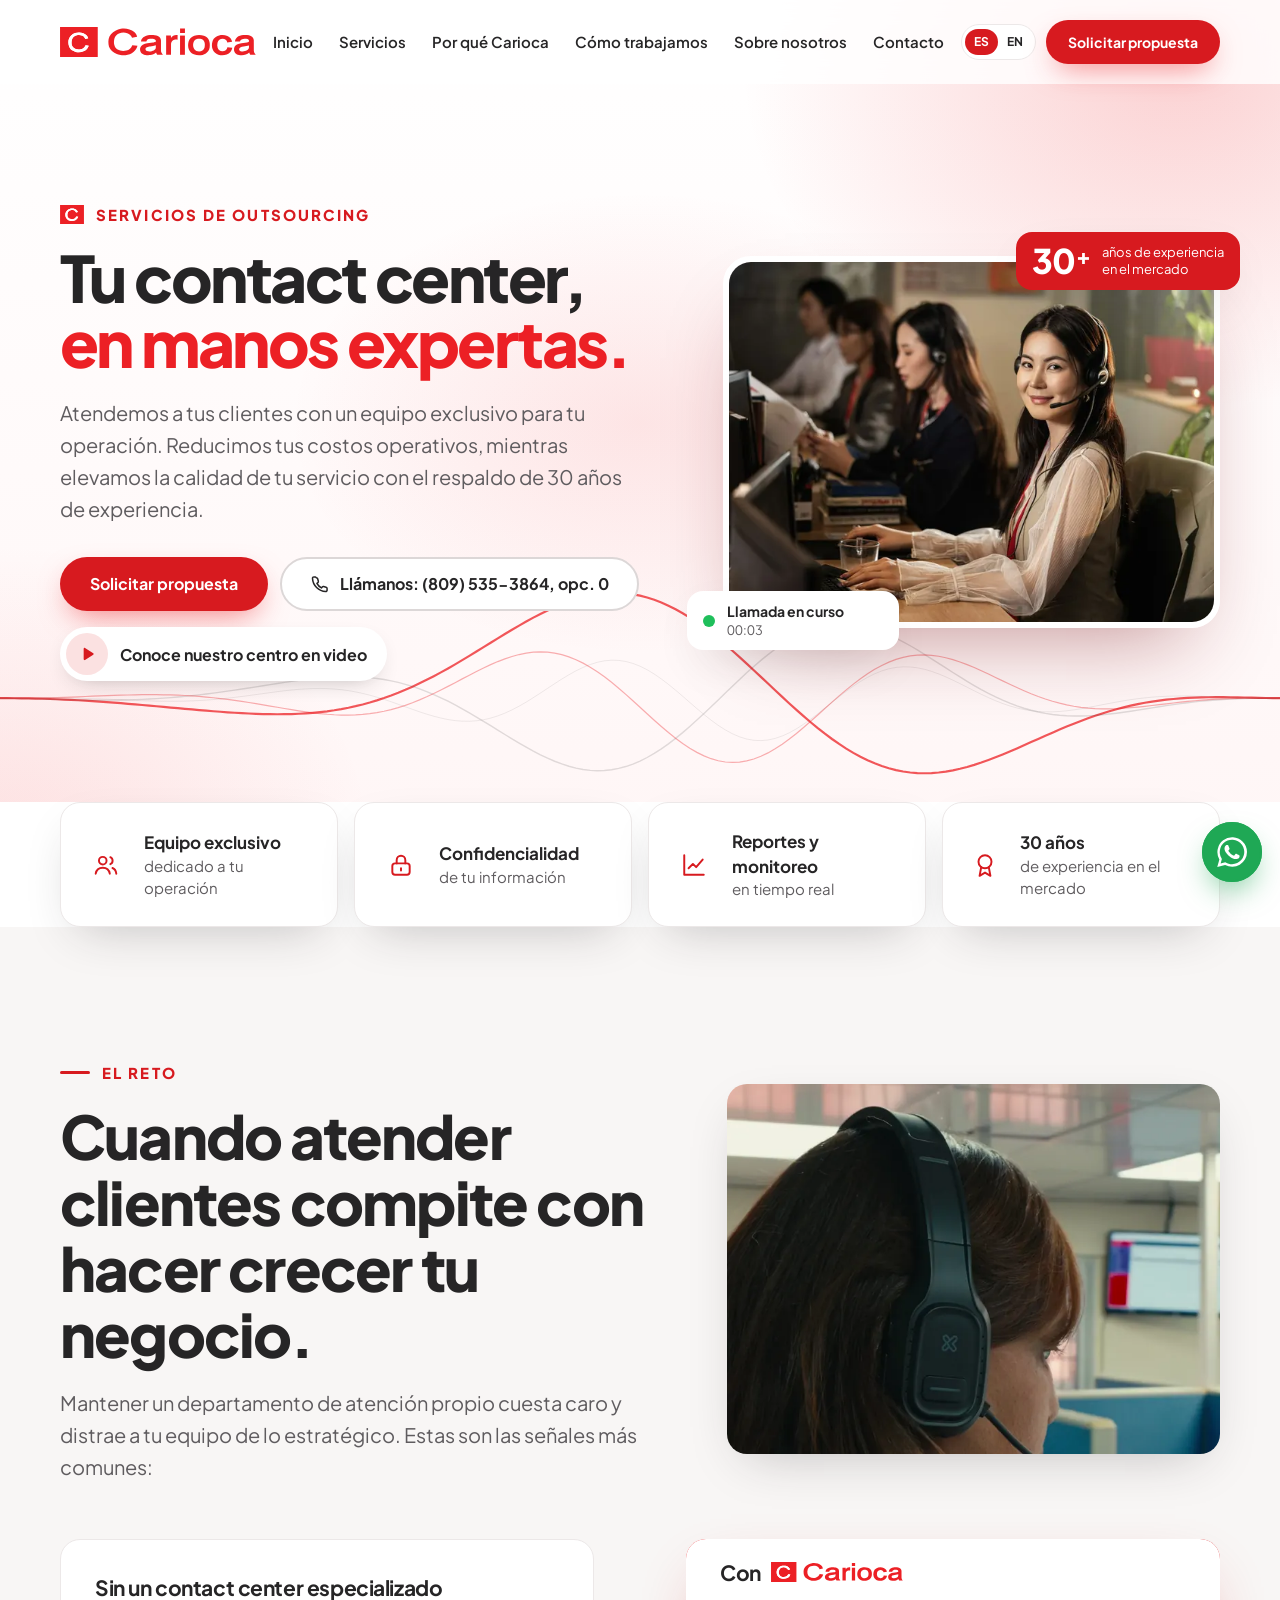
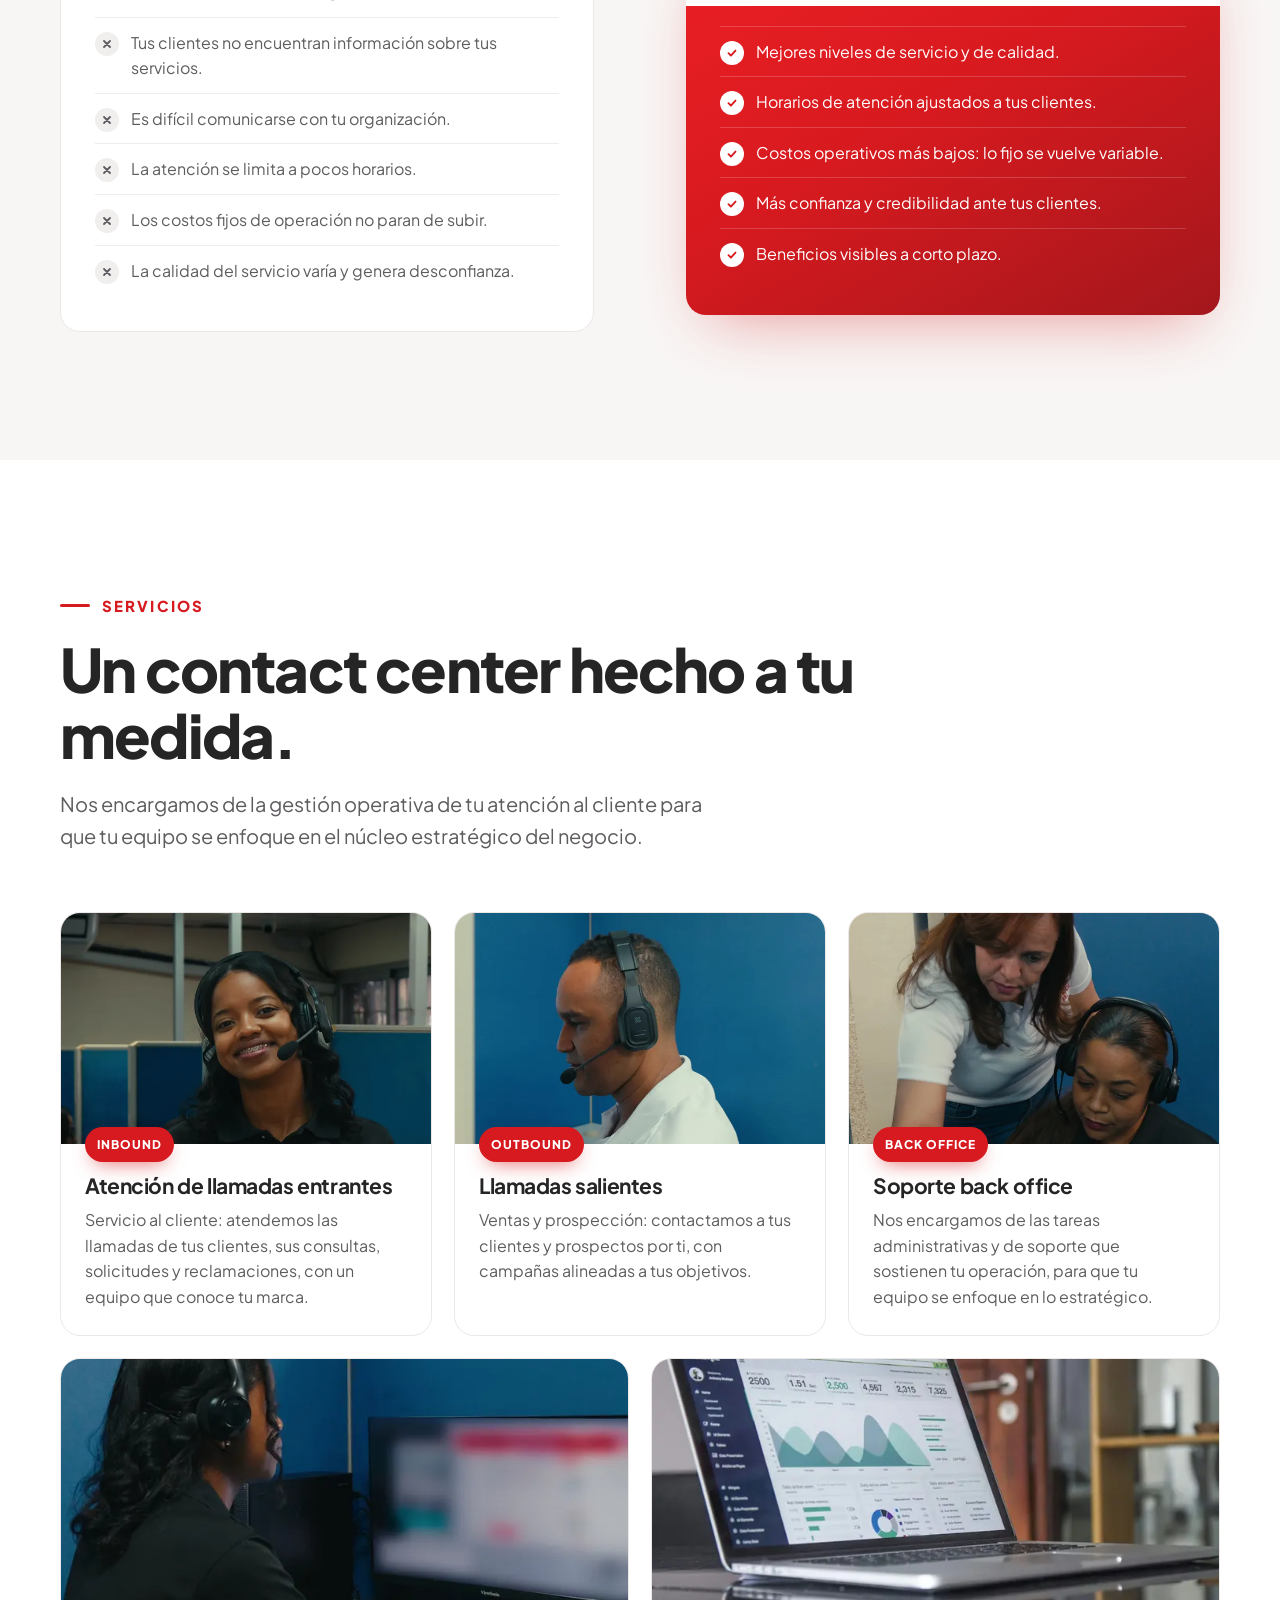
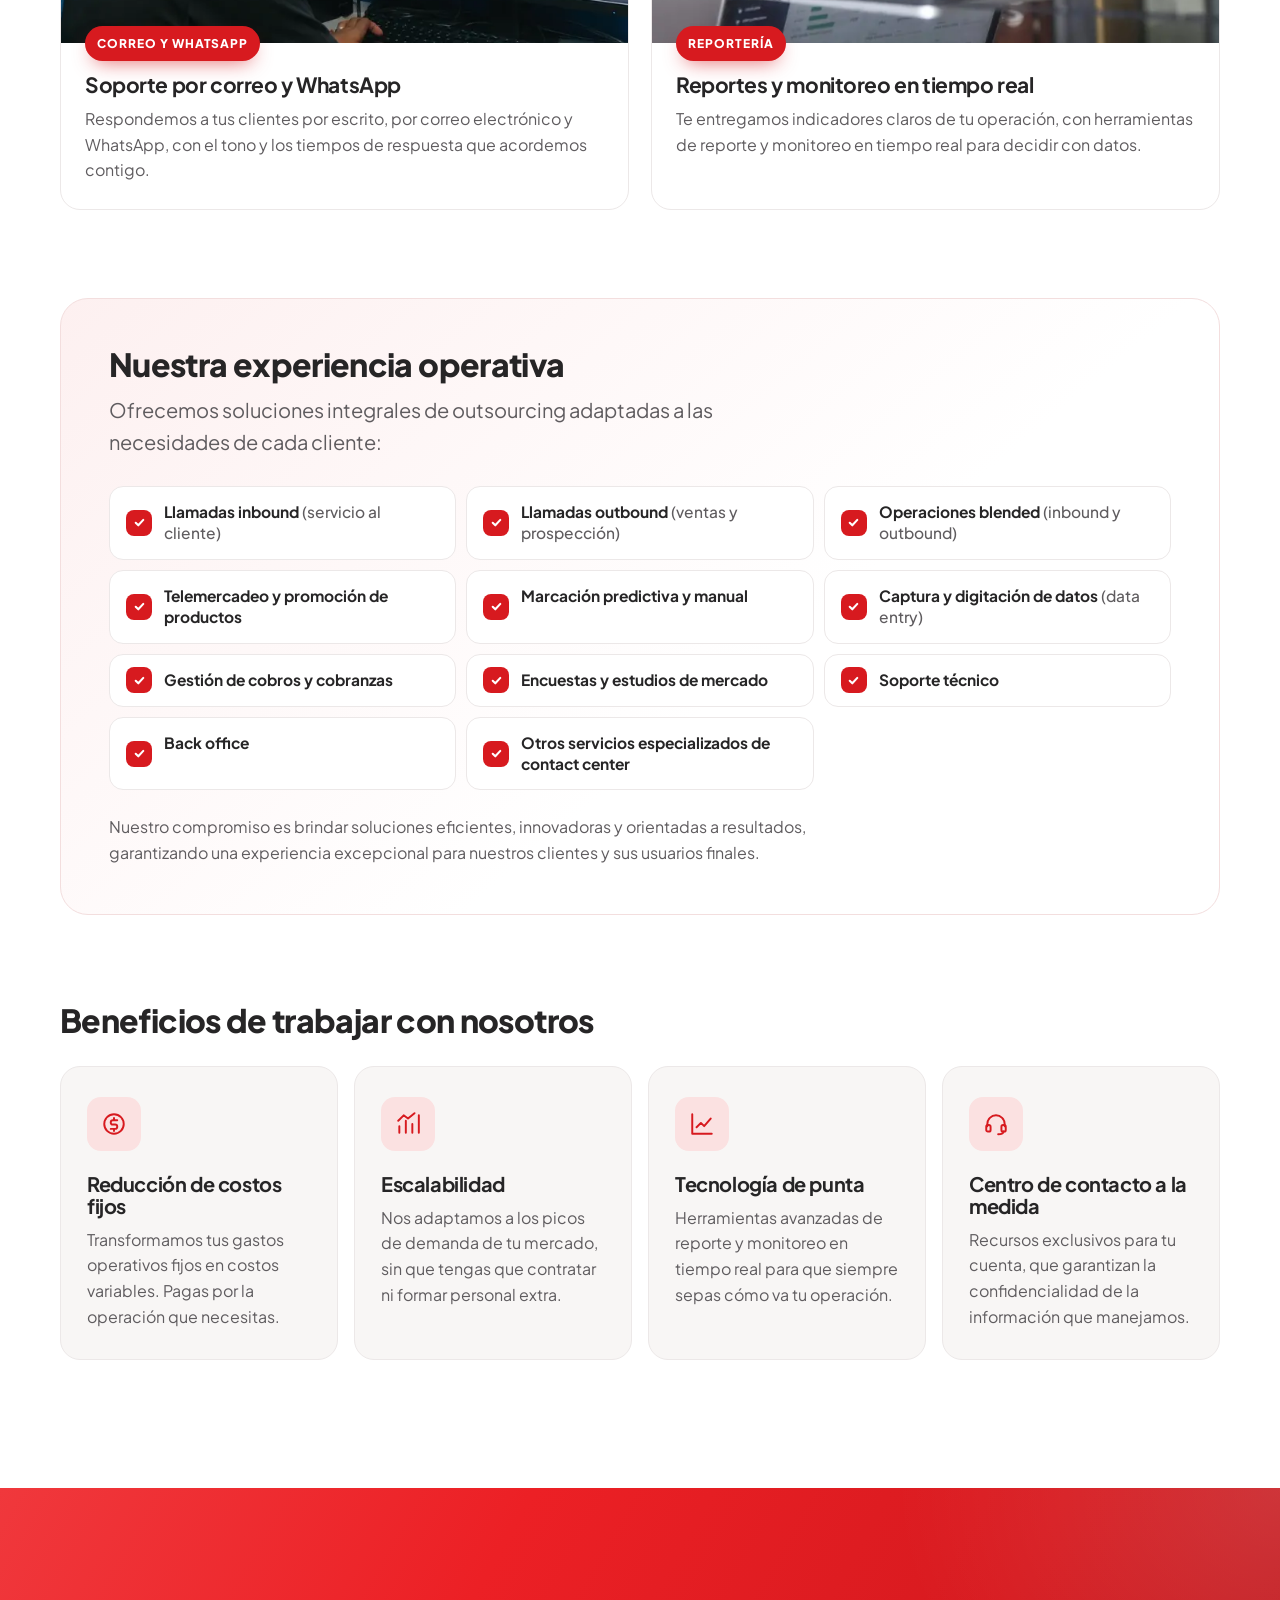
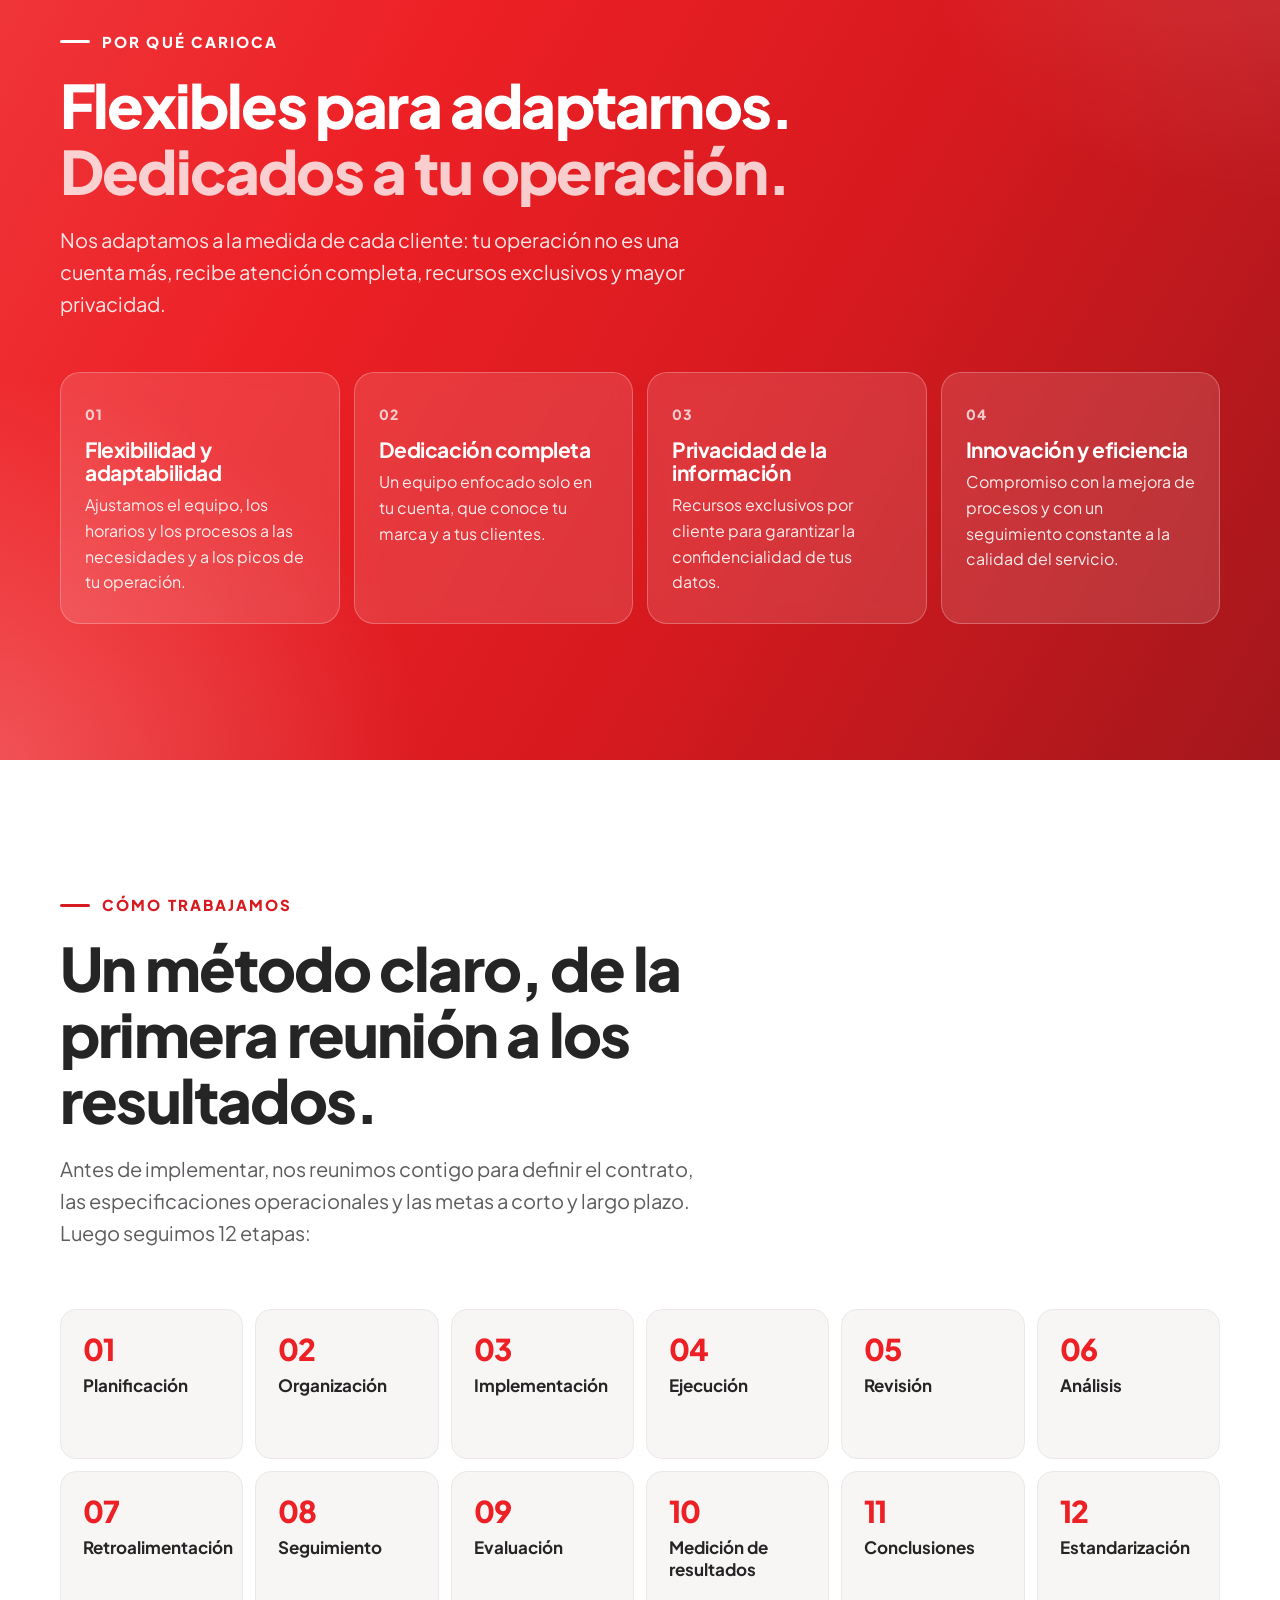
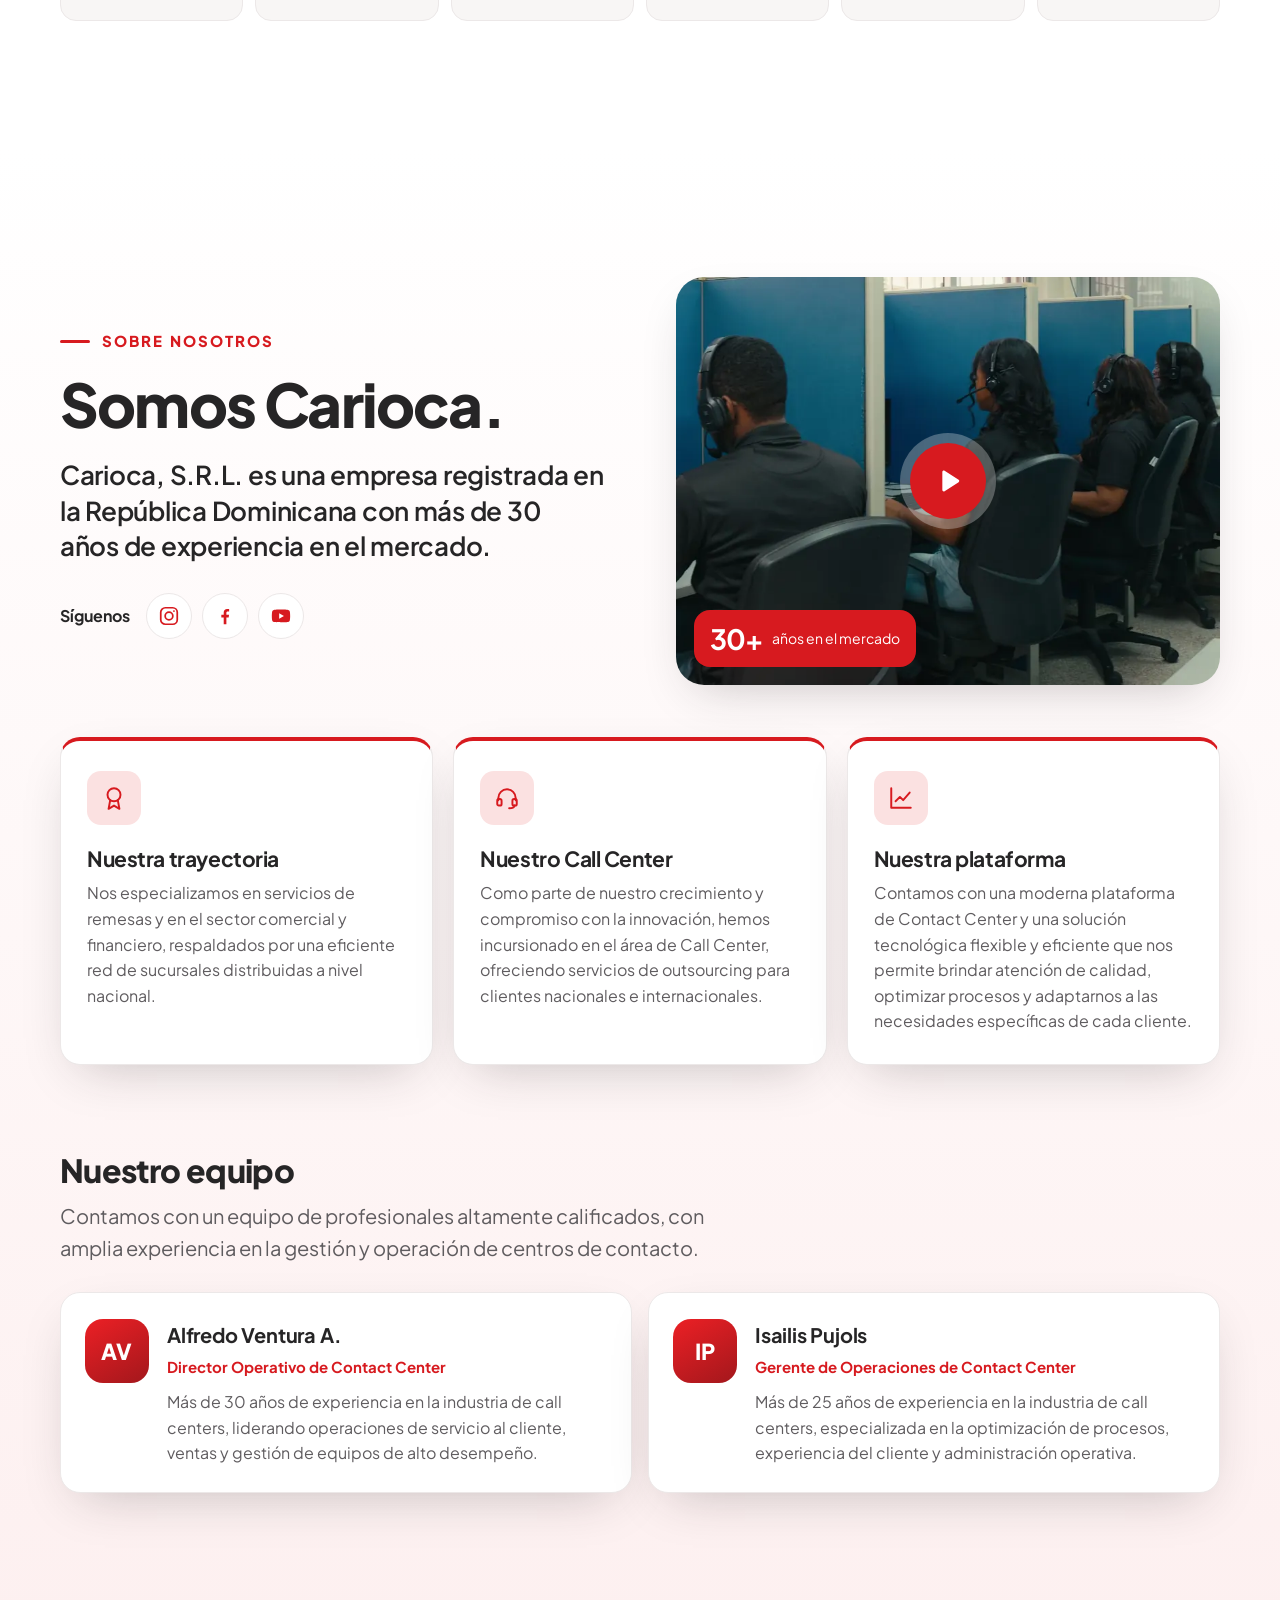
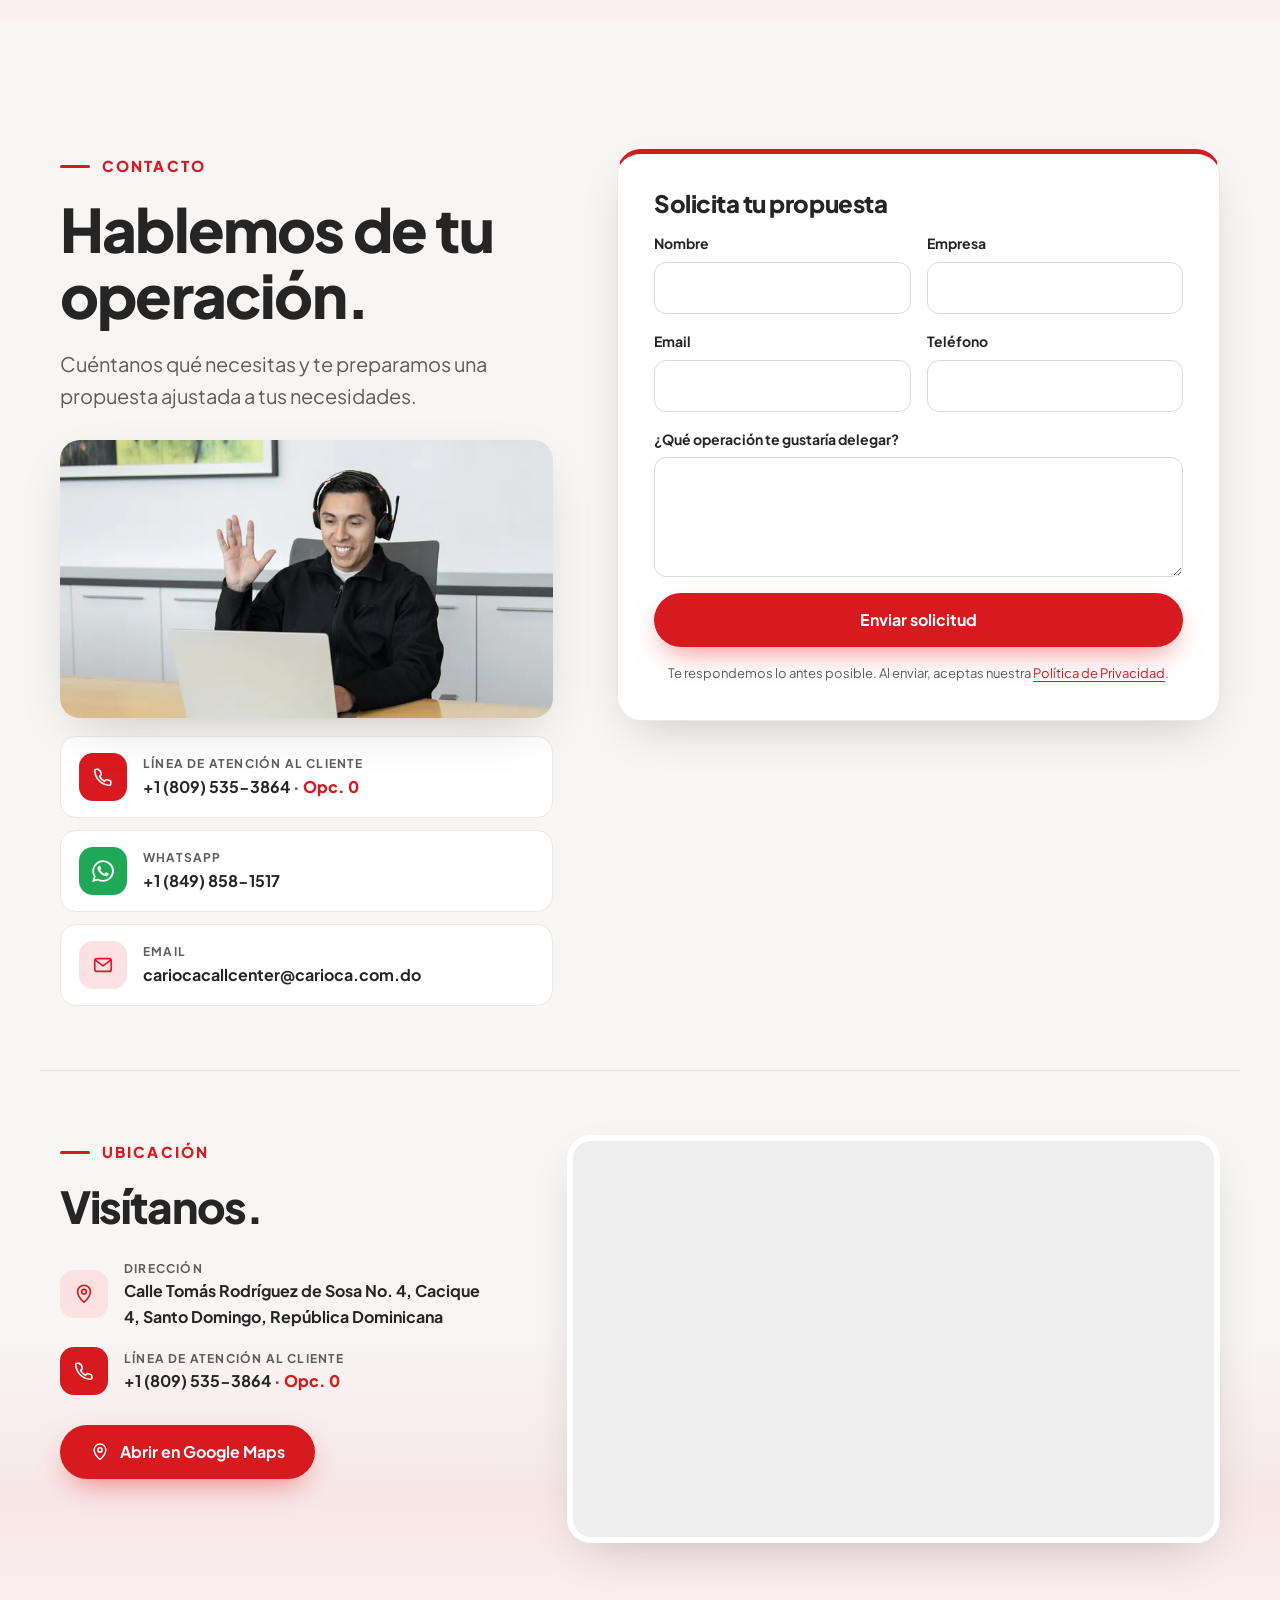
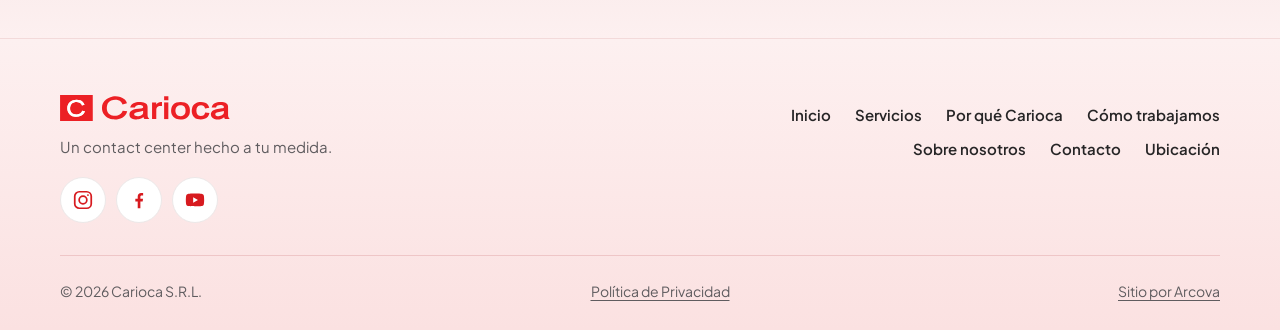
==== commit f0ef0d62: "Ronda 4: redes, mapa exacto, video en R2, fotos con headset y política de privacidad - Enlaces reale" ====
--- a/site/index.html
+++ b/site/index.html
@@ -27,6 +27,8 @@
   "email":"cariocacallcenter@carioca.com.do","telephone":"+1-809-535-3864",
   "contactPoint":[{"@type":"ContactPoint","contactType":"customer service","telephone":"+1-809-535-3864"},{"@type":"ContactPoint","contactType":"sales","telephone":"+1-849-858-1517","contactOption":"WhatsApp"}],
   "address":{"@type":"PostalAddress","streetAddress":"Calle Tomás Rodríguez de Sosa No. 4, Cacique 4","addressLocality":"Santo Domingo","addressCountry":"DO"},
+  "geo":{"@type":"GeoCoordinates","latitude":18.440496,"longitude":-69.9345207},
+  "sameAs":["https://www.instagram.com/Cariocacallcenter","https://www.facebook.com/Cariocaccenter","https://www.youtube.com/@CariocacallcenterCarioca"],
   "knowsLanguage":["es","en"],
   "hasOfferCatalog":{"@type":"OfferCatalog","name":"Servicios de outsourcing","itemListElement":[
    {"@type":"Offer","itemOffered":{"@type":"Service","name":"Atención de llamadas entrantes (inbound)"}},
@@ -85,10 +87,11 @@
         <a class="btn btn--red" href="#contacto" data-i18n="hero.cta">Solicitar propuesta</a>
         <a class="btn btn--ghost" href="tel:+18095353864,0" data-tel><svg aria-hidden="true" viewBox="0 0 24 24"><use href="#i-phone"/></svg><span data-i18n="hero.call">Llámanos: (809) 535-3864, opc. 0</span></a>
       </div>
+      <button class="video-link reveal" type="button" data-video-open><span class="video-link__ic"><svg aria-hidden="true" viewBox="0 0 24 24"><use href="#i-play"/></svg></span><span data-i18n="hero.video">Conoce nuestro centro en video</span></button>
     </div>
     <div class="hero__visual reveal">
       <figure class="hero__photo">
-        <img src="img/hero-640.webp" srcset="img/hero-640.webp 640w, img/hero.webp 1000w" sizes="(min-width: 960px) 540px, 100vw" width="1000" height="750" alt="Agente de atención al cliente sonriendo mientras atiende una llamada en la oficina" fetchpriority="high">
+        <img src="img/hero-640.webp" srcset="img/hero-640.webp 640w, img/hero.webp 1000w" sizes="(min-width: 960px) 540px, 100vw" width="1000" height="750" alt="Agente de contact center sonriendo con headset en su puesto de trabajo" fetchpriority="high">
       </figure>
       <div class="chip chip--call" aria-hidden="true">
         <span class="chip__pulse"></span>
@@ -123,7 +126,7 @@
         <p class="lead reveal" data-i18n="prob.lead">Mantener un departamento de atención propio cuesta caro y distrae a tu equipo de lo estratégico. Estas son las señales más comunes:</p>
       </div>
       <figure class="problem__img reveal">
-        <img src="img/reto.webp" width="720" height="540" loading="lazy" alt="Agente atendiendo una llamada frente a varias pantallas en un centro de operaciones">
+        <img src="img/reto.webp" width="720" height="540" loading="lazy" alt="Agentes de Carioca atendiendo en sus cubículos con headset">
       </figure>
     </div>
     <div class="compare">
@@ -162,7 +165,7 @@
     </div>
     <div class="solutions">
       <article class="sol reveal">
-        <figure class="sol__img"><img src="img/sol-inbound.webp" width="720" height="450" loading="lazy" alt="Agente de servicio al cliente atendiendo una llamada desde su escritorio"></figure>
+        <figure class="sol__img"><img src="img/sol-inbound.webp" width="720" height="450" loading="lazy" alt="Agente de Carioca sonriendo con headset en el centro de contacto"></figure>
         <div class="sol__body">
           <span class="sol__tag">Inbound</span>
           <h3 data-i18n="sol.1t">Atención de llamadas entrantes</h3>
@@ -170,7 +173,7 @@
         </div>
       </article>
       <article class="sol reveal">
-        <figure class="sol__img"><img src="img/sol-outbound.webp" width="720" height="450" loading="lazy" alt="Agente realizando una llamada de ventas desde su escritorio"></figure>
+        <figure class="sol__img"><img src="img/sol-outbound.webp" width="720" height="450" loading="lazy" alt="Agente de Carioca atendiendo una llamada con headset"></figure>
         <div class="sol__body">
           <span class="sol__tag">Outbound</span>
           <h3 data-i18n="sol.2t">Llamadas salientes</h3>
@@ -178,7 +181,7 @@
         </div>
       </article>
       <article class="sol reveal">
-        <figure class="sol__img"><img src="img/sol-backoffice.webp" width="720" height="450" loading="lazy" alt="Equipo trabajando en computadoras en una oficina"></figure>
+        <figure class="sol__img"><img src="img/sol-backoffice.webp" width="720" height="450" loading="lazy" alt="Supervisora de Carioca apoyando a una agente en su puesto"></figure>
         <div class="sol__body">
           <span class="sol__tag">Back office</span>
           <h3 data-i18n="sol.3t">Soporte back office</h3>
@@ -186,7 +189,7 @@
         </div>
       </article>
       <article class="sol reveal">
-        <figure class="sol__img"><img src="img/sol-chat.webp" width="720" height="450" loading="lazy" alt="Conversación de soporte por chat en una pantalla junto a un teléfono"></figure>
+        <figure class="sol__img"><img src="img/sol-chat.webp" width="720" height="450" loading="lazy" alt="Agente de Carioca trabajando frente a su computadora con headset"></figure>
         <div class="sol__body">
           <span class="sol__tag" data-i18n="sol.4tag">Correo y WhatsApp</span>
           <h3 data-i18n="sol.4t">Soporte por correo y WhatsApp</h3>
@@ -296,23 +299,39 @@
 <!-- SOBRE NOSOTROS — texto enviado por el cliente (correo 2026-10-22) -->
 <section class="section about" id="nosotros">
   <div class="wrap about__in">
-    <figure class="about__img reveal">
-      <img src="img/nosotros.webp" width="800" height="600" loading="lazy" alt="Equipo de trabajo reunido en una oficina">
-      <figcaption class="about__badge"><b>30+</b><span data-i18n="ab.badge">años en el mercado</span></figcaption>
-    </figure>
     <div class="about__copy">
       <p class="eyebrow reveal" data-i18n="ab.eyebrow">Sobre nosotros</p>
       <h2 class="h2 reveal" data-i18n="ab.title">Somos Carioca.</h2>
-      <p class="lead reveal" data-i18n="ab.p1">Carioca, S.R.L. es una empresa registrada en la República Dominicana con más de 30 años de experiencia en el mercado. Nos especializamos en servicios de remesas y en el sector comercial y financiero, respaldados por una eficiente red de sucursales distribuidas a nivel nacional.</p>
-      <p class="lead reveal" data-i18n="ab.p2">Como parte de nuestro crecimiento y compromiso con la innovación, hemos incursionado en el área de Call Center, ofreciendo servicios de outsourcing para clientes nacionales e internacionales. Contamos con una moderna plataforma de Contact Center y una solución tecnológica flexible y eficiente que nos permite brindar atención de calidad, optimizar procesos y adaptarnos a las necesidades específicas de cada cliente.</p>
+      <p class="about__intro reveal" data-i18n="ab.intro">Carioca, S.R.L. es una empresa registrada en la República Dominicana con más de 30 años de experiencia en el mercado.</p>
       <div class="social reveal">
         <span data-i18n="ab.follow">Síguenos</span>
-        <!-- [[PENDIENTE: enlaces de redes]] reemplazar href="#" por los perfiles reales -->
-        <a href="#" data-pending aria-label="Instagram"><svg aria-hidden="true" viewBox="0 0 24 24"><use href="#i-ig"/></svg></a>
-        <a href="#" data-pending aria-label="Facebook"><svg aria-hidden="true" viewBox="0 0 24 24"><use href="#i-fb"/></svg></a>
-        <a href="#" data-pending aria-label="YouTube"><svg aria-hidden="true" viewBox="0 0 24 24"><use href="#i-yt"/></svg></a>
-      </div>
-    </div>
+        <a href="https://www.instagram.com/Cariocacallcenter" target="_blank" rel="noopener" aria-label="Instagram"><svg aria-hidden="true" viewBox="0 0 24 24"><use href="#i-ig"/></svg></a>
+        <a href="https://www.facebook.com/Cariocaccenter" target="_blank" rel="noopener" aria-label="Facebook"><svg aria-hidden="true" viewBox="0 0 24 24"><use href="#i-fb"/></svg></a>
+        <a href="https://www.youtube.com/@CariocacallcenterCarioca" target="_blank" rel="noopener" aria-label="YouTube"><svg aria-hidden="true" viewBox="0 0 24 24"><use href="#i-yt"/></svg></a>
+      </div>
+    </div>
+    <button class="about__video reveal" type="button" data-video-open aria-label="Ver video de nuestro centro">
+      <img src="img/video-poster.webp" width="800" height="600" loading="lazy" alt="Agentes de Carioca en sus puestos del centro de contacto">
+      <span class="about__play" aria-hidden="true"><svg viewBox="0 0 24 24"><use href="#i-play"/></svg></span>
+      <span class="about__badge"><b>30+</b><span data-i18n="ab.badge">años en el mercado</span></span>
+    </button>
+  </div>
+  <div class="wrap about__grid">
+    <article class="about__card reveal">
+      <span class="card__icon"><svg aria-hidden="true" viewBox="0 0 24 24"><use href="#i-award"/></svg></span>
+      <h3 data-i18n="ab.1t">Nuestra trayectoria</h3>
+      <p data-i18n="ab.1d">Nos especializamos en servicios de remesas y en el sector comercial y financiero, respaldados por una eficiente red de sucursales distribuidas a nivel nacional.</p>
+    </article>
+    <article class="about__card reveal">
+      <span class="card__icon"><svg aria-hidden="true" viewBox="0 0 24 24"><use href="#i-headset"/></svg></span>
+      <h3 data-i18n="ab.2t">Nuestro Call Center</h3>
+      <p data-i18n="ab.2d">Como parte de nuestro crecimiento y compromiso con la innovación, hemos incursionado en el área de Call Center, ofreciendo servicios de outsourcing para clientes nacionales e internacionales.</p>
+    </article>
+    <article class="about__card reveal">
+      <span class="card__icon"><svg aria-hidden="true" viewBox="0 0 24 24"><use href="#i-chart"/></svg></span>
+      <h3 data-i18n="ab.3t">Nuestra plataforma</h3>
+      <p data-i18n="ab.3d">Contamos con una moderna plataforma de Contact Center y una solución tecnológica flexible y eficiente que nos permite brindar atención de calidad, optimizar procesos y adaptarnos a las necesidades específicas de cada cliente.</p>
+    </article>
   </div>
   <div class="wrap team">
     <div class="team__head">
@@ -376,12 +395,12 @@
       <div class="field"><label for="f-tel" data-i18n="f.phone">Teléfono</label><input id="f-tel" name="telefono" type="tel" autocomplete="tel"></div>
       <div class="field field--full"><label for="f-msg" data-i18n="f.msg">¿Qué operación te gustaría delegar?</label><textarea id="f-msg" name="mensaje" rows="4" required></textarea></div>
       <button class="btn btn--red btn--block" type="submit" data-i18n="f.send">Enviar solicitud</button>
-      <p class="form__note" data-i18n="f.note">Te respondemos lo antes posible. Tus datos solo se usan para contactarte.</p>
+      <p class="form__note" data-i18n-html="f.note">Te respondemos lo antes posible. Al enviar, aceptas nuestra <a href="privacidad.html">Política de Privacidad</a>.</p>
     </form>
   </div>
 </section>
 
-<!-- UBICACIÓN — dirección enviada por el cliente (correo 2026-10-23). Si el pin no queda exacto, pedir el enlace de Google Maps de la oficina. -->
+<!-- UBICACIÓN — dirección (correo 2026-10-23) y geolocalización exacta (correo 2026-11-03: Carioca Banco Union, 18.440496,-69.9345207) -->
 <section class="section location" id="ubicacion">
   <div class="wrap location__in">
     <div class="location__info">
@@ -393,10 +412,10 @@
         <li class="reveal"><span class="channels__ic"><svg aria-hidden="true" viewBox="0 0 24 24"><use href="#i-phone"/></svg></span>
           <span><small data-i18n="ct.line">Línea de atención al cliente</small><a href="tel:+18095353864,0" data-tel>+1 (809) 535-3864 <em class="opt" data-i18n="ct.opt">· Opc. 0</em></a></span></li>
       </ul>
-      <a class="btn btn--red reveal" href="https://www.google.com/maps/search/?api=1&amp;query=Calle+Tom%C3%A1s+Rodr%C3%ADguez+de+Sosa+4%2C+Santo+Domingo%2C+Rep%C3%BAblica+Dominicana" target="_blank" rel="noopener" data-maps><svg aria-hidden="true" viewBox="0 0 24 24"><use href="#i-pin"/></svg><span data-i18n="loc.cta">Abrir en Google Maps</span></a>
+      <a class="btn btn--red reveal" href="https://www.google.com/maps/place/Carioca+Banco+Union/@18.4404535,-69.9345662,76m/data=!3m1!1e3!4m15!1m8!3m7!1s0x8ea56215864c4dc1:0xd02e14cdb83c7431!2sC.+Tom%C3%A1s+Rodriguez+de+Sosa+4,+Santo+Domingo!3b1!8m2!3d18.4413349!4d-69.9348516!16s%2Fg%2F11mtmmdgcc!3m5!1s0x8ea5623fcc6cd2db:0xcca471171b0fc3a2!8m2!3d18.440496!4d-69.9345207!16s%2Fg%2F11c72lpcjw" target="_blank" rel="noopener" data-maps><svg aria-hidden="true" viewBox="0 0 24 24"><use href="#i-pin"/></svg><span data-i18n="loc.cta">Abrir en Google Maps</span></a>
     </div>
     <div class="location__map reveal">
-      <iframe src="https://www.google.com/maps?q=Calle+Tom%C3%A1s+Rodr%C3%ADguez+de+Sosa+4%2C+Santo+Domingo%2C+Rep%C3%BAblica+Dominicana&amp;z=16&amp;output=embed" title="Mapa de ubicación de Carioca" loading="lazy" referrerpolicy="no-referrer-when-downgrade" allowfullscreen></iframe>
+      <iframe src="https://www.google.com/maps?q=18.440496,-69.9345207&amp;z=18&amp;output=embed" title="Mapa de ubicación de Carioca" loading="lazy" referrerpolicy="no-referrer-when-downgrade" allowfullscreen></iframe>
     </div>
   </div>
 </section>
@@ -408,9 +427,9 @@
       <img src="img/logo.svg" alt="Carioca" width="170" height="26" loading="lazy">
       <p data-i18n="foot.tag">Un contact center hecho a tu medida.</p>
       <div class="social social--foot">
-        <a href="#" data-pending aria-label="Instagram"><svg aria-hidden="true" viewBox="0 0 24 24"><use href="#i-ig"/></svg></a>
-        <a href="#" data-pending aria-label="Facebook"><svg aria-hidden="true" viewBox="0 0 24 24"><use href="#i-fb"/></svg></a>
-        <a href="#" data-pending aria-label="YouTube"><svg aria-hidden="true" viewBox="0 0 24 24"><use href="#i-yt"/></svg></a>
+        <a href="https://www.instagram.com/Cariocacallcenter" target="_blank" rel="noopener" aria-label="Instagram"><svg aria-hidden="true" viewBox="0 0 24 24"><use href="#i-ig"/></svg></a>
+        <a href="https://www.facebook.com/Cariocaccenter" target="_blank" rel="noopener" aria-label="Facebook"><svg aria-hidden="true" viewBox="0 0 24 24"><use href="#i-fb"/></svg></a>
+        <a href="https://www.youtube.com/@CariocacallcenterCarioca" target="_blank" rel="noopener" aria-label="YouTube"><svg aria-hidden="true" viewBox="0 0 24 24"><use href="#i-yt"/></svg></a>
       </div>
     </div>
     <nav class="footer__links" aria-label="Pie de página">
@@ -424,6 +443,7 @@
     </nav>
     <div class="footer__bottom">
       <span>© <span data-year>2026</span> Carioca S.R.L.</span>
+      <a href="privacidad.html" data-i18n="pv.title">Política de Privacidad</a>
       <a href="https://arcovaco.com" target="_blank" rel="noopener" data-i18n="foot.by">Sitio por Arcova</a>
     </div>
   </div>
@@ -431,7 +451,13 @@
 
 <a class="float-btn float-btn--wa" href="https://wa.me/18498581517?text=Hola%20Carioca%2C%20me%20interesa%20conocer%20sus%20servicios%20de%20call%20center." target="_blank" rel="noopener" aria-label="Escríbenos por WhatsApp" data-wa><svg aria-hidden="true" viewBox="0 0 24 24"><use href="#i-wa"/></svg></a>
 
+<dialog class="video-modal" id="video-modal" aria-label="Video de Carioca">
+  <button class="video-modal__close" type="button" data-video-close aria-label="Cerrar video">&times;</button>
+  <video controls playsinline preload="none" poster="img/video-poster.webp" data-src="https://pub-6bf6eb5ff39043cebdc177067da62248.r2.dev/video/carioca-call-center.mp4"></video>
+</dialog>
+
 <svg width="0" height="0" style="position:absolute" aria-hidden="true">
+  <symbol id="i-play" viewBox="0 0 24 24"><path fill="currentColor" d="M8 5.6v12.8c0 .8.9 1.3 1.6.8l9.9-6.4c.6-.4.6-1.2 0-1.6L9.6 4.8C8.9 4.3 8 4.8 8 5.6z"/></symbol>
   <symbol id="i-wa" viewBox="0 0 24 24"><path fill="currentColor" d="M17.5 14.4c-.3-.1-1.8-.9-2-1-.3-.1-.5-.1-.7.1-.2.3-.8 1-.9 1.2-.2.2-.3.2-.6.1-.3-.1-1.3-.5-2.4-1.5-.9-.8-1.5-1.8-1.7-2.1-.2-.3 0-.5.1-.6l.4-.5.3-.5c.1-.2 0-.4 0-.5l-.9-2.2c-.2-.6-.5-.5-.7-.5h-.6c-.2 0-.5.1-.8.4-.3.3-1 1-1 2.5s1.1 2.9 1.2 3.1c.1.2 2.1 3.2 5.1 4.5.7.3 1.3.5 1.7.6.7.2 1.4.2 1.9.1.6-.1 1.8-.7 2-1.4.2-.7.2-1.3.2-1.4-.1-.1-.3-.2-.6-.3zM12 21.8c-1.8 0-3.5-.5-5-1.4l-.4-.2-3.7 1 1-3.6-.2-.4A9.8 9.8 0 1 1 12 21.8zm8.4-18.2A11.8 11.8 0 0 0 1.9 17.9L.2 24l6.3-1.7A11.8 11.8 0 0 0 24 12a11.7 11.7 0 0 0-3.6-8.4z"/></symbol>
   <symbol id="i-ig" viewBox="0 0 24 24"><g fill="none" stroke="currentColor" stroke-width="1.9"><rect x="3" y="3" width="18" height="18" rx="5"/><circle cx="12" cy="12" r="4.2"/><circle cx="17.4" cy="6.6" r="1" fill="currentColor" stroke="none"/></g></symbol>
   <symbol id="i-fb" viewBox="0 0 24 24"><path fill="currentColor" d="M13.5 21v-7.5H16l.4-3h-2.9V8.6c0-.9.3-1.5 1.5-1.5h1.5V4.4c-.3 0-1.2-.1-2.2-.1-2.2 0-3.7 1.3-3.7 3.8v2.4H8v3h2.6V21h2.9z"/></symbol>
--- a/site/css/styles.css
+++ b/site/css/styles.css
@@ -271,18 +271,39 @@
 
 /* Sobre nosotros */
 .about{background:linear-gradient(180deg,#fff 0%,var(--red-50) 100%)}
-.about__in{display:grid;gap:44px;align-items:center}
-.about__img{position:relative;border-radius:28px;overflow:hidden;box-shadow:var(--shadow);aspect-ratio:4/3}
-.about__img img{width:100%;height:100%;object-fit:cover}
+.about__in{display:grid;gap:40px;align-items:center}
+.about__intro{font-size:clamp(20px,2.6vw,26px);font-weight:600;line-height:1.35;letter-spacing:-.01em;margin-top:20px;max-width:600px}
+.about__video{position:relative;display:block;width:100%;padding:0;border:0;background:none;cursor:pointer;border-radius:28px;overflow:hidden;box-shadow:var(--shadow);aspect-ratio:4/3;font:inherit;color:inherit;text-align:left}
+.about__video img{width:100%;height:100%;object-fit:cover;transition:transform .9s var(--ease)}
+.about__video:hover img{transform:scale(1.04)}
+.about__play{position:absolute;left:50%;top:50%;width:76px;height:76px;margin:-38px 0 0 -38px;display:grid;place-items:center;border-radius:50%;background:var(--red-600);color:#fff;box-shadow:0 0 0 10px rgba(255,255,255,.28);transition:transform .3s var(--ease)}
+.about__play svg{width:34px;height:34px}
+.about__video:hover .about__play{transform:scale(1.08)}
 .about__badge{position:absolute;left:18px;bottom:18px;display:flex;align-items:center;gap:10px;background:var(--red-600);color:#fff;border-radius:16px;padding:12px 16px;font-size:14px;line-height:1.2;box-shadow:var(--shadow-red)}
 .about__badge b{font-size:28px;letter-spacing:-.03em}
-.about .lead+.lead{margin-top:14px}
+.about__grid{display:grid;gap:16px;margin-top:clamp(32px,5vw,52px)}
+@media (max-width:480px){.about__play{width:60px;height:60px;margin:-46px 0 0 -30px;box-shadow:0 0 0 7px rgba(255,255,255,.28)}.about__play svg{width:26px;height:26px}}
+.about__card{padding:30px 26px;background:#fff;border:1px solid var(--line);border-radius:var(--radius);border-top:4px solid var(--red-600);box-shadow:var(--shadow)}
+.about__card h3{font-size:21px;margin-bottom:10px}
+.about__card p{color:var(--muted)}
 .social{display:flex;align-items:center;gap:10px;margin-top:30px;font-weight:700}
 .social>span{margin-right:6px}
 .social a{display:grid;place-items:center;width:46px;height:46px;border-radius:50%;background:#fff;color:var(--red-600);border:1px solid var(--line);transition:background .3s,color .3s,transform .3s var(--ease)}
 .social a svg{width:22px;height:22px}
 .social a:hover{background:var(--red-600);color:#fff;transform:translateY(-3px)}
 @media (min-width:960px){.about__in{grid-template-columns:1fr 1fr;gap:72px}}
+@media (min-width:860px){.about__grid{grid-template-columns:repeat(3,1fr);gap:20px}}
+
+/* Video */
+.video-link{display:inline-flex;align-items:center;gap:12px;margin-top:16px;padding:6px 20px 6px 6px;border:0;border-radius:999px;background:#fff;box-shadow:0 8px 24px -14px rgba(38,37,38,.45);cursor:pointer;font:700 16px/1.2 var(--font);color:var(--ink);text-align:left}
+.video-link__ic{flex:none;display:grid;place-items:center;width:42px;height:42px;border-radius:50%;background:var(--red-100);color:var(--red-600);transition:background .25s,color .25s,transform .25s var(--ease)}
+.video-link__ic svg{width:20px;height:20px}
+.video-link:hover{color:var(--red-600)}
+.video-link:hover .video-link__ic{background:var(--red-600);color:#fff;transform:scale(1.08)}
+.video-modal{padding:0;border:0;background:transparent;overflow:visible;max-width:none;max-height:none}
+.video-modal::backdrop{background:rgba(20,19,20,.82)}
+.video-modal video{display:block;height:min(84vh,calc(92vw * 16 / 9));aspect-ratio:9/16;border-radius:18px;background:#000}
+.video-modal__close{position:absolute;right:-8px;top:-8px;z-index:1;width:44px;height:44px;border:0;border-radius:50%;background:#fff;color:var(--ink);font:400 28px/1 var(--font);cursor:pointer;box-shadow:var(--shadow)}
 .team{margin-top:clamp(56px,8vw,88px)}
 .team .sub-head{margin:0}
 .team .lead{margin-top:12px}
@@ -317,6 +338,7 @@
 .field textarea{resize:vertical;min-height:120px}
 .field input:focus,.field textarea:focus{outline:none;border-color:var(--red-600);box-shadow:0 0 0 4px rgba(236,32,37,.14)}
 .form__note{font-size:13px;color:var(--muted);text-align:center}
+.form__note a{color:var(--red-600);text-decoration:underline;text-underline-offset:3px}
 .hp{position:absolute;left:-9999px;width:1px;height:1px;overflow:hidden}
 @media (min-width:640px){.form{grid-template-columns:1fr 1fr;padding:36px}.field--full,.form .btn,.form__note,.form__title{grid-column:1/-1}}
 @media (min-width:960px){.contact__in{grid-template-columns:.9fr 1.1fr;gap:64px;align-items:start}.form{position:sticky;top:calc(var(--nav-h) + 24px)}}
@@ -368,3 +390,16 @@
   *,*::before,*::after{animation:none!important;transition:none!important}
   .reveal,.compare__col li{opacity:1;transform:none}
 }
+
+/* Política de privacidad */
+.legal{padding:calc(var(--nav-h) + 48px) 0 72px}
+.legal__in{max-width:760px}
+.legal h1{font-size:clamp(32px,6vw,46px);font-weight:800}
+.legal__date{margin:12px 0 28px;font-size:14px;color:var(--muted)}
+.legal h2{margin:36px 0 12px;font-size:21px;font-weight:700;letter-spacing:-.01em}
+.legal p+p{margin-top:14px}
+.legal ul{margin:12px 0;padding-left:22px;list-style:disc}
+.legal li+li{margin-top:8px}
+.legal li::marker{color:var(--red-600)}
+.legal a:not(.btn){color:var(--red-600);text-decoration:underline;text-underline-offset:3px;overflow-wrap:anywhere}
+.legal .legal__back{margin-top:40px}
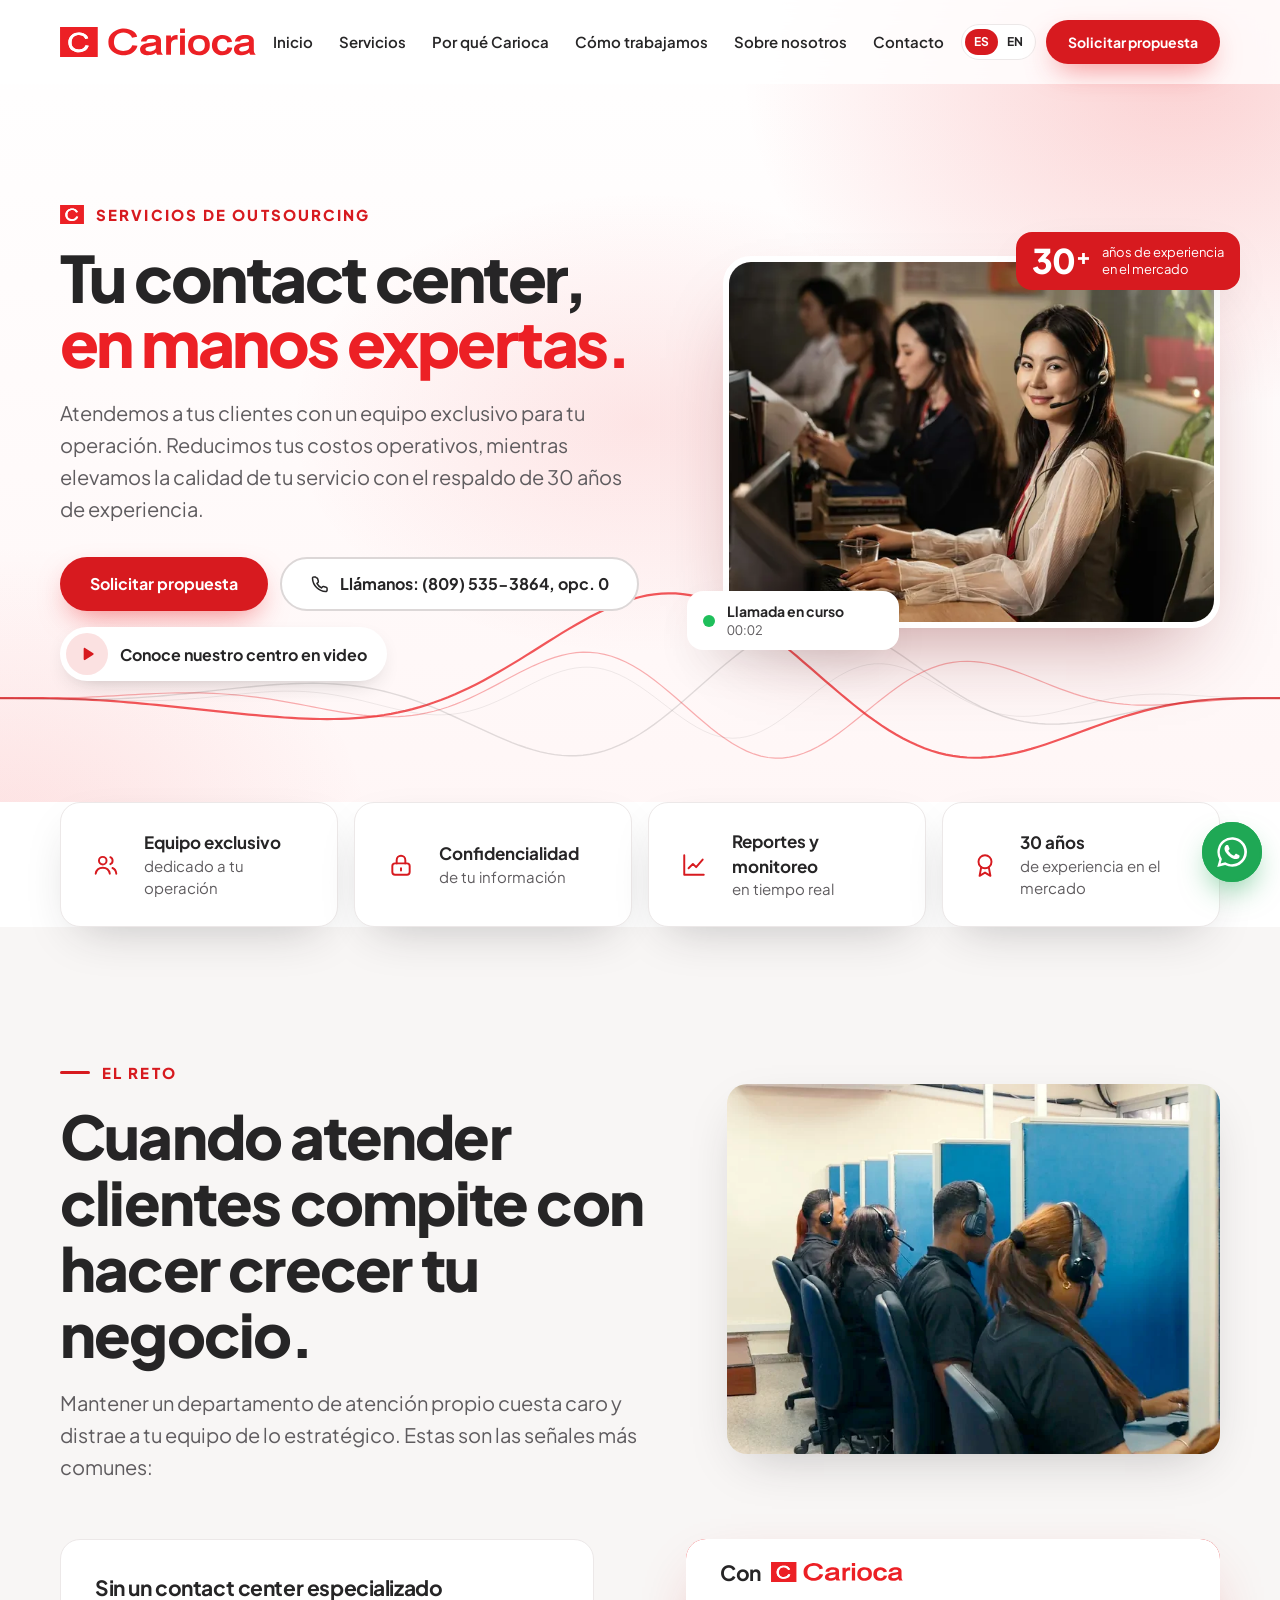
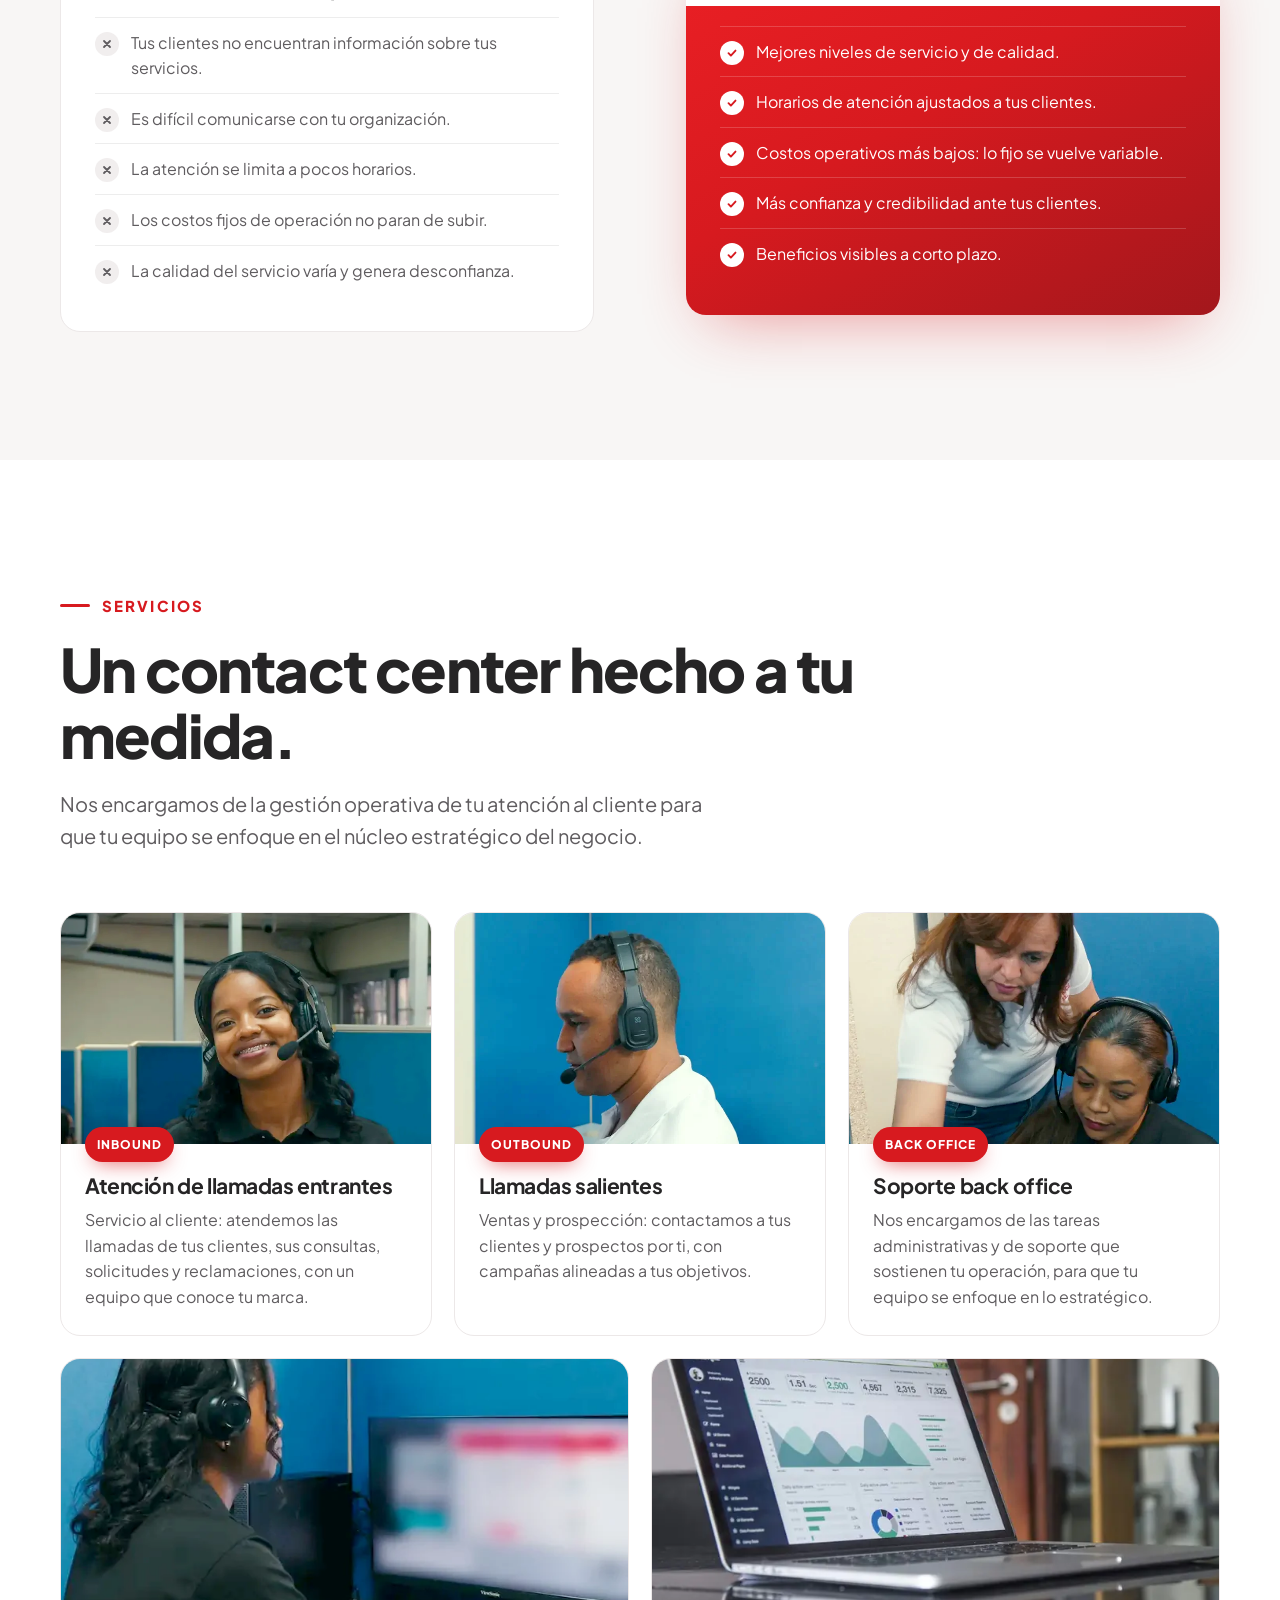
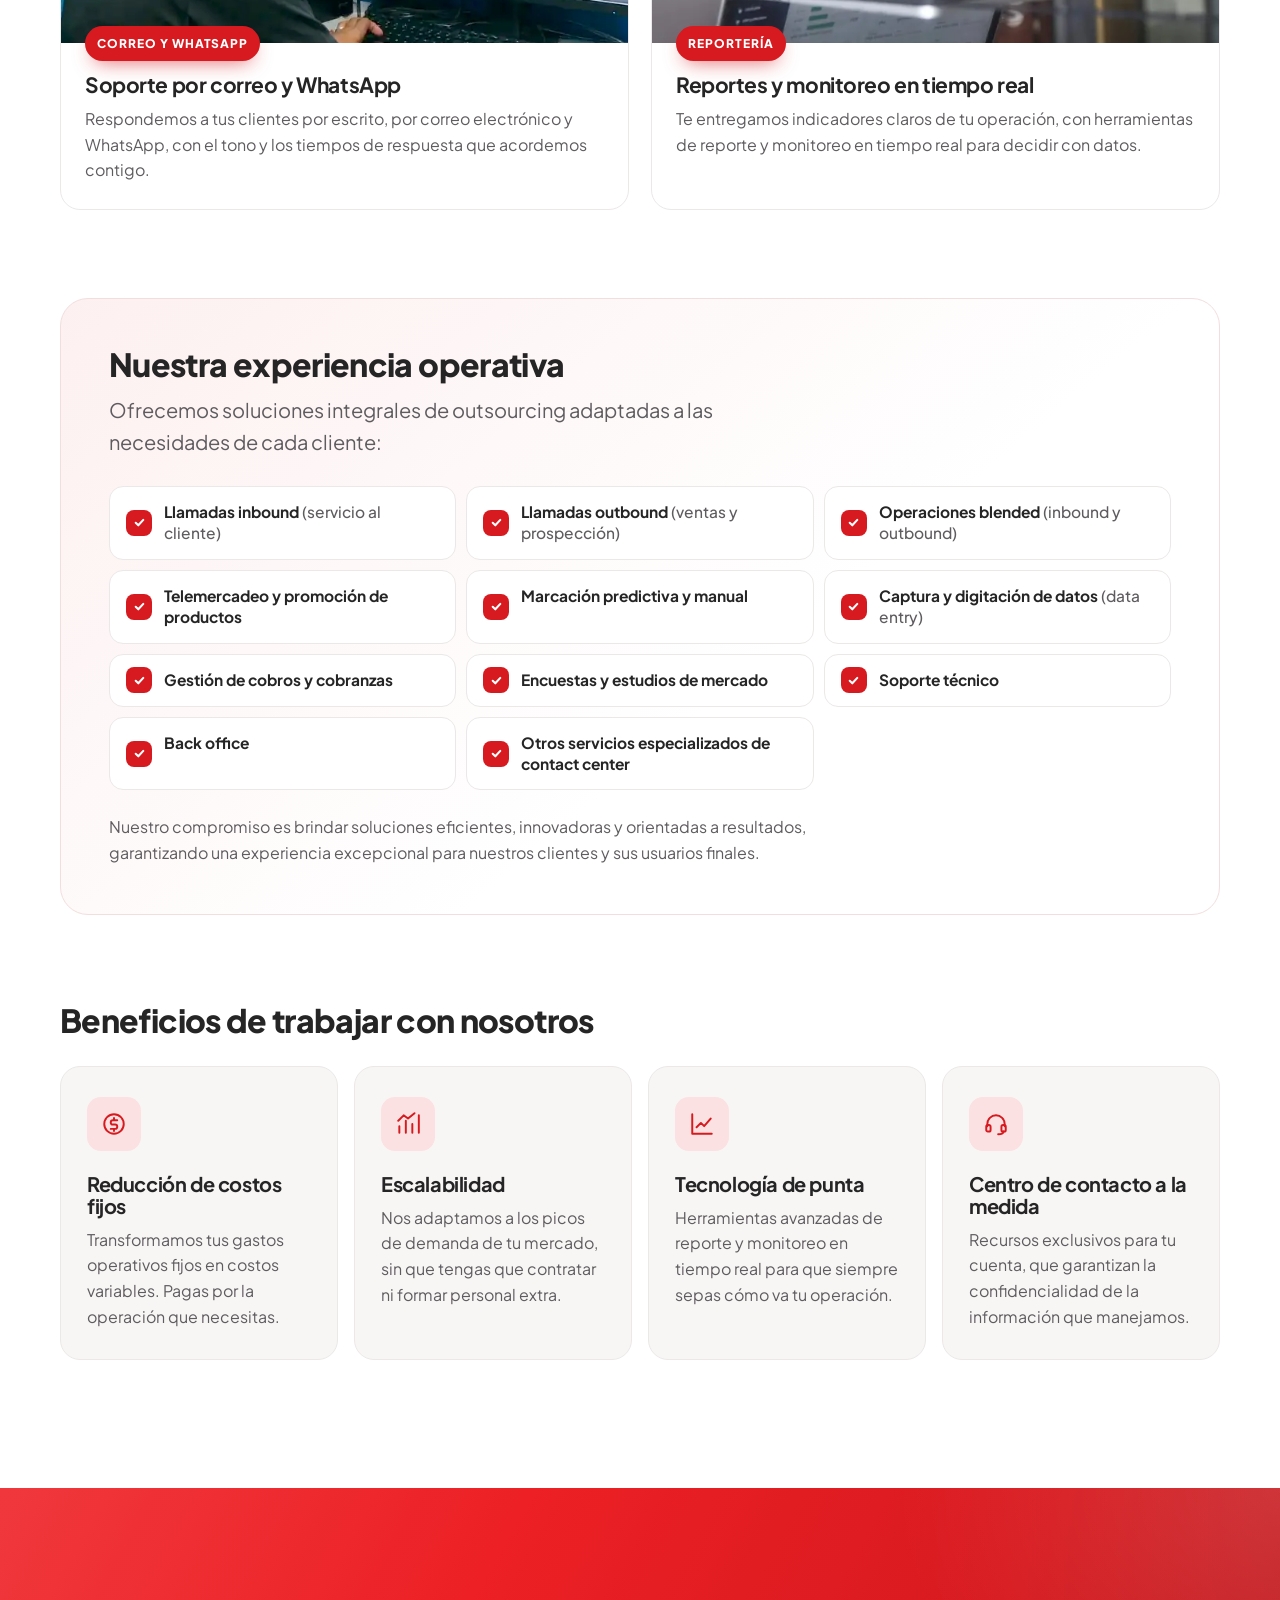
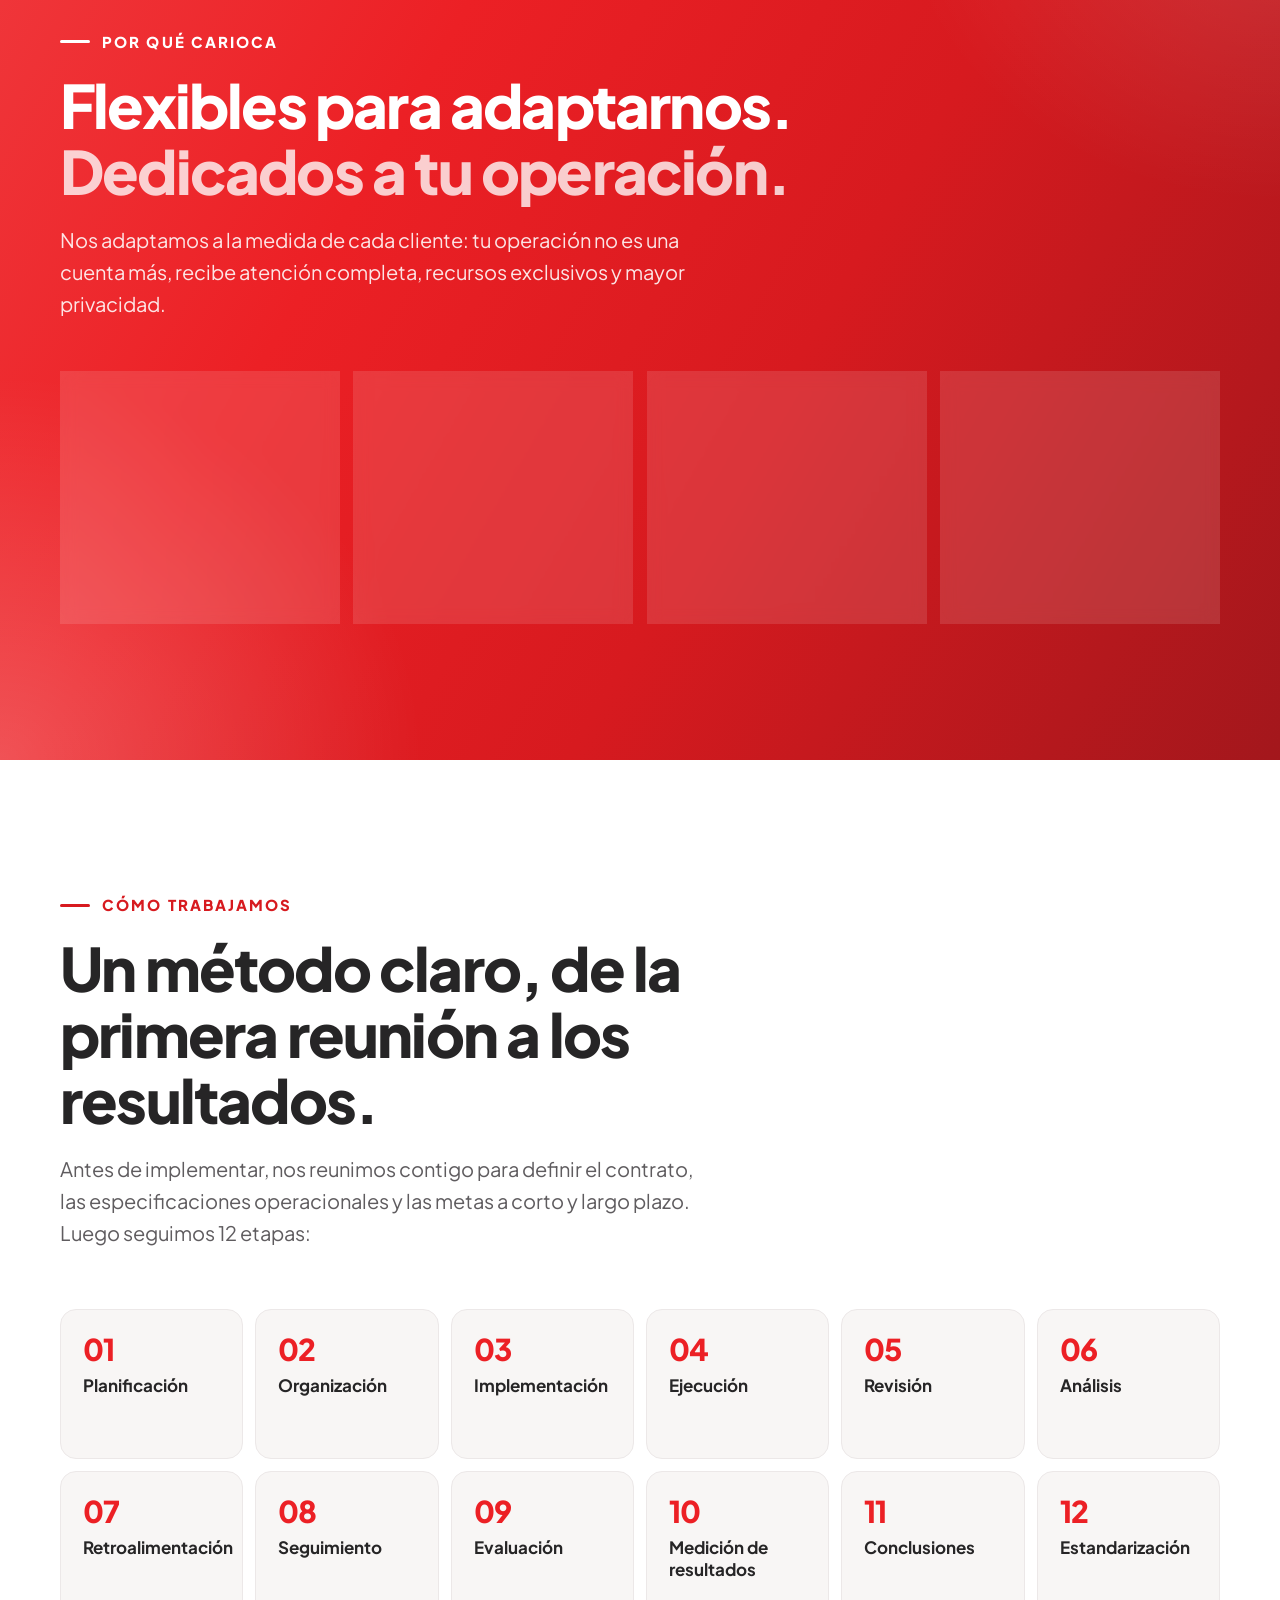
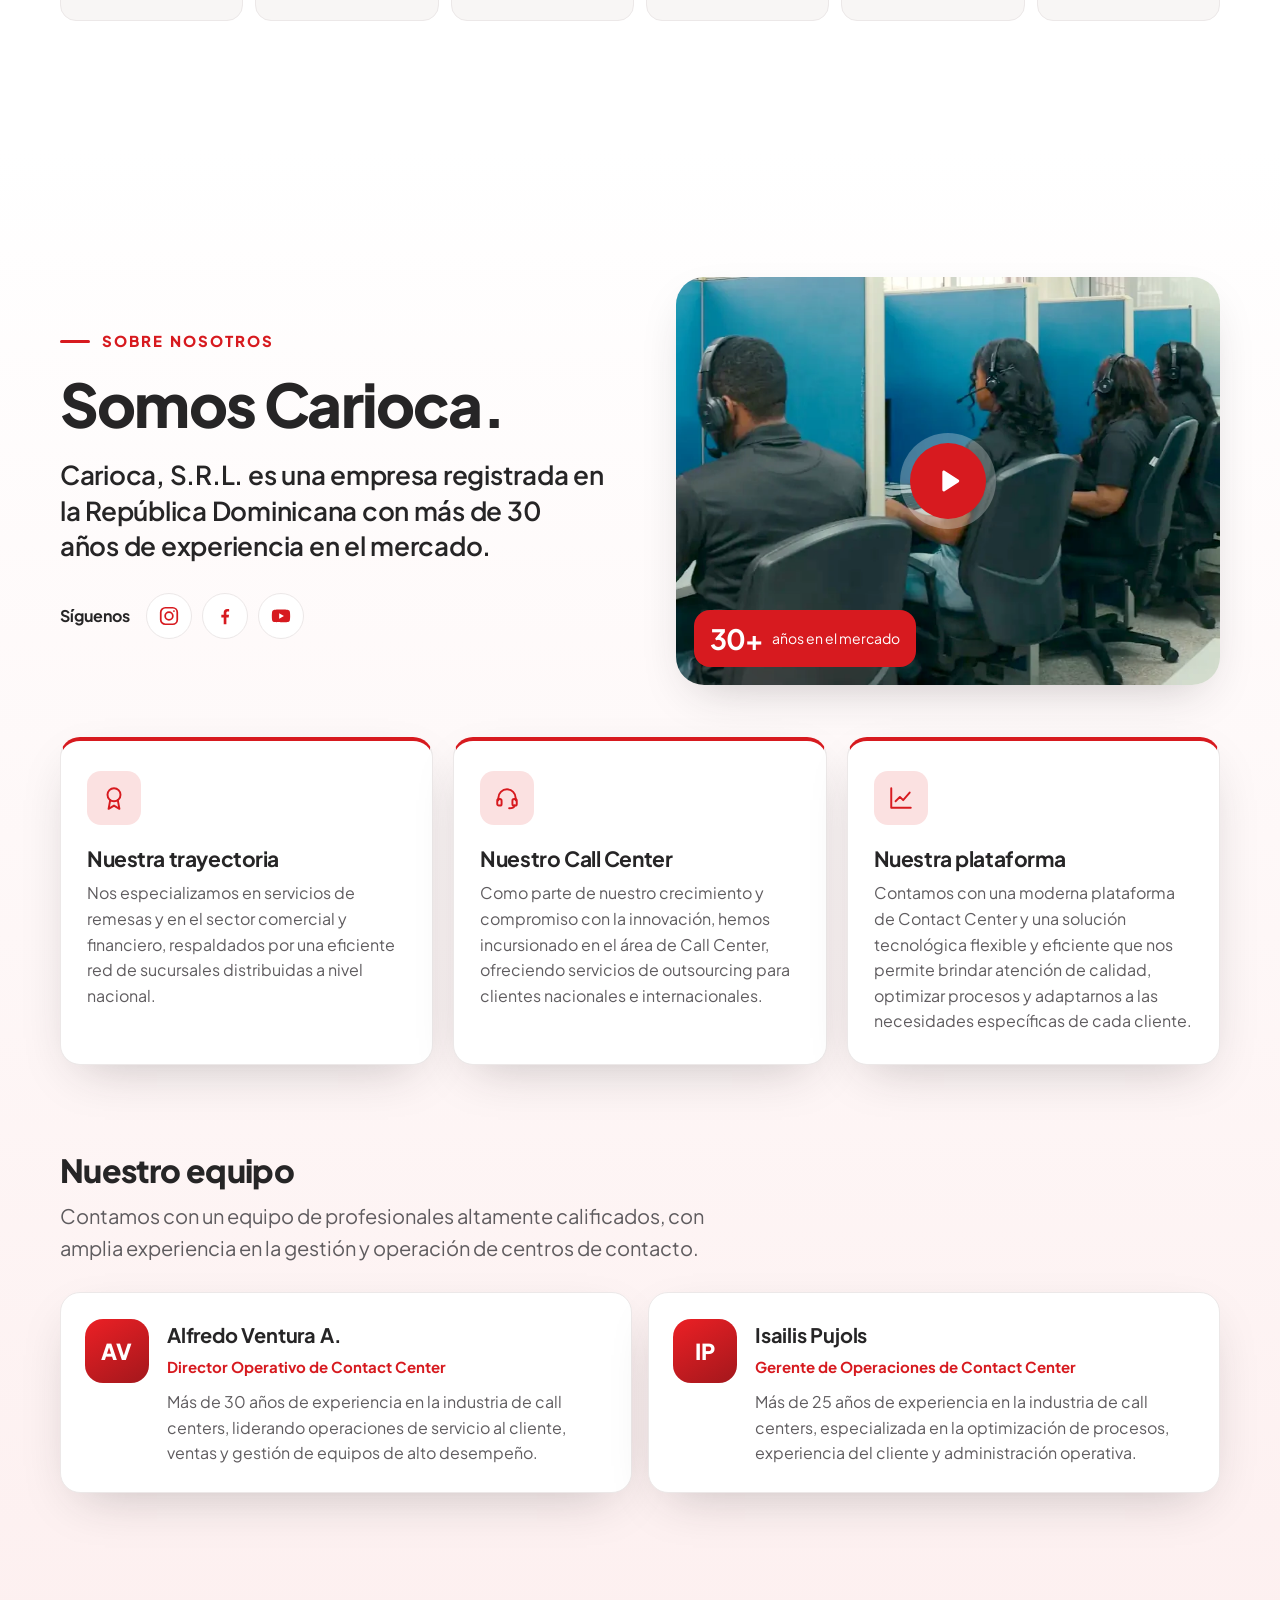
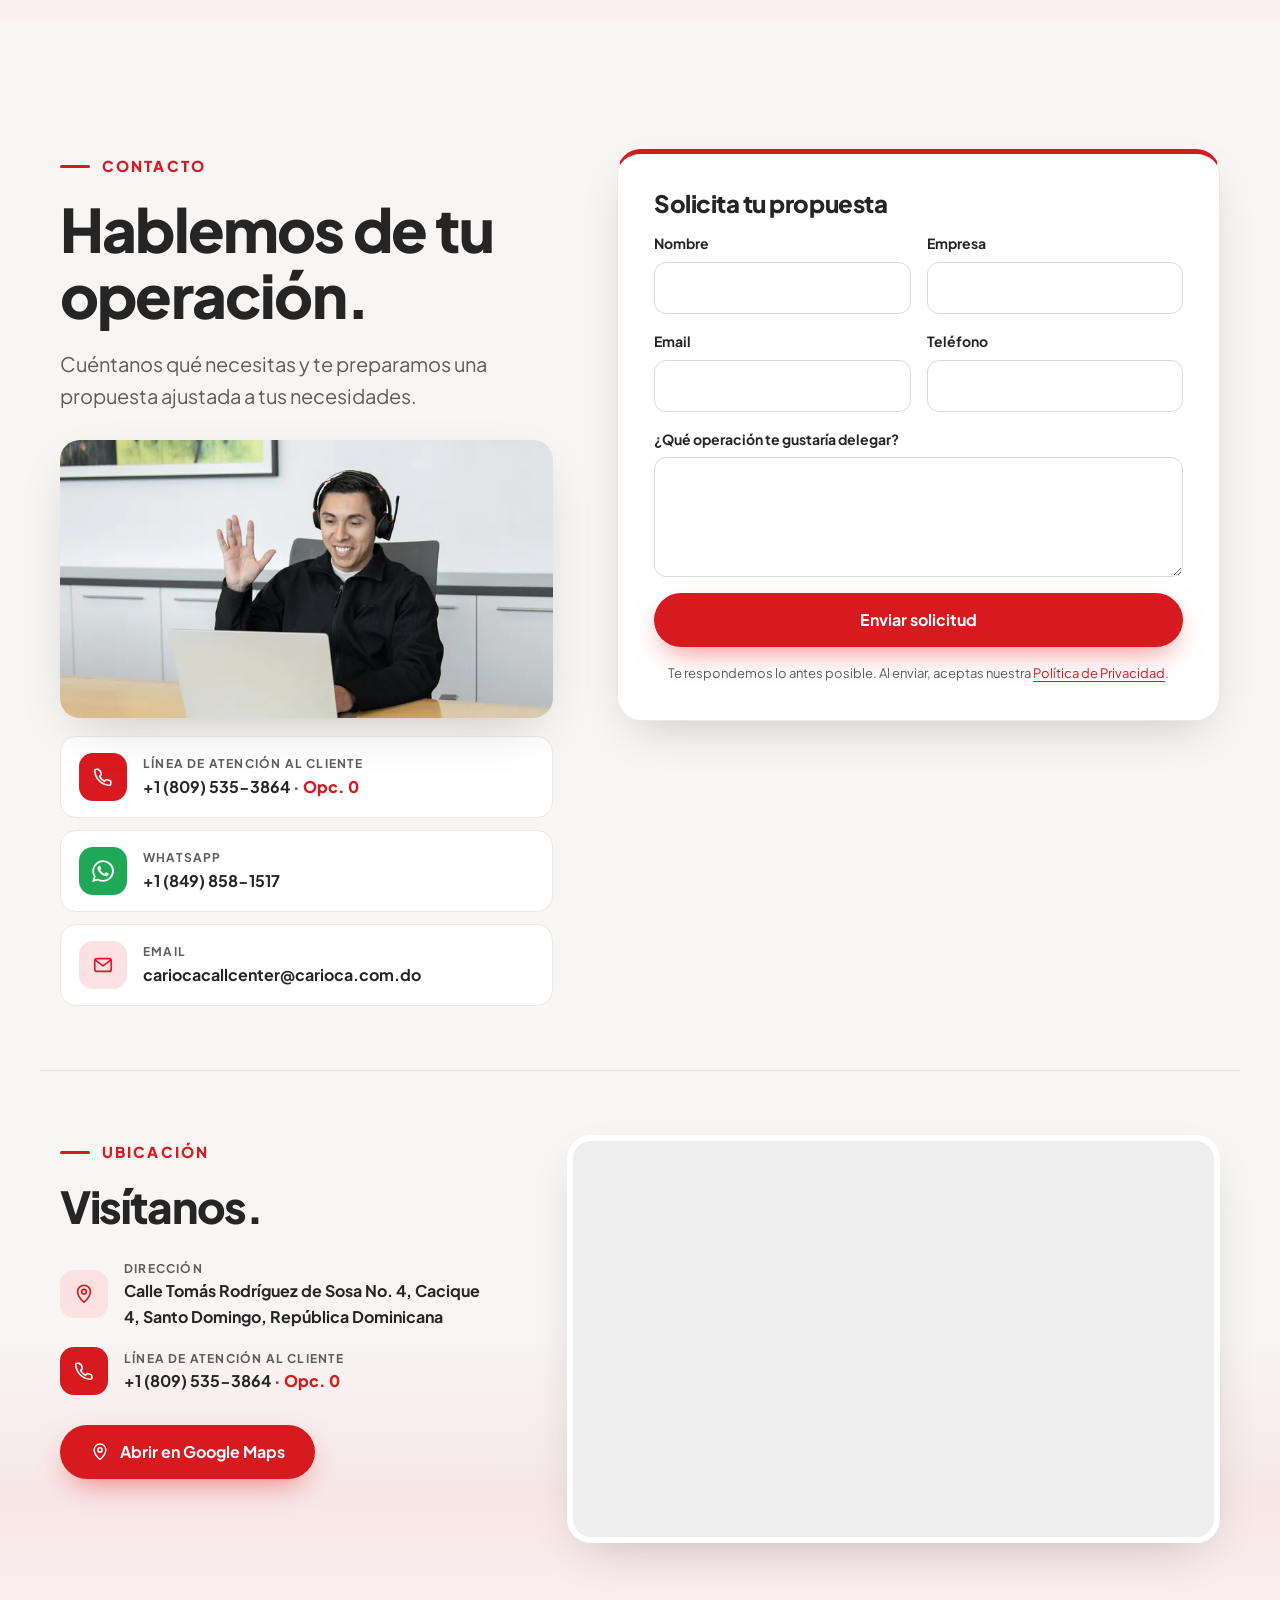
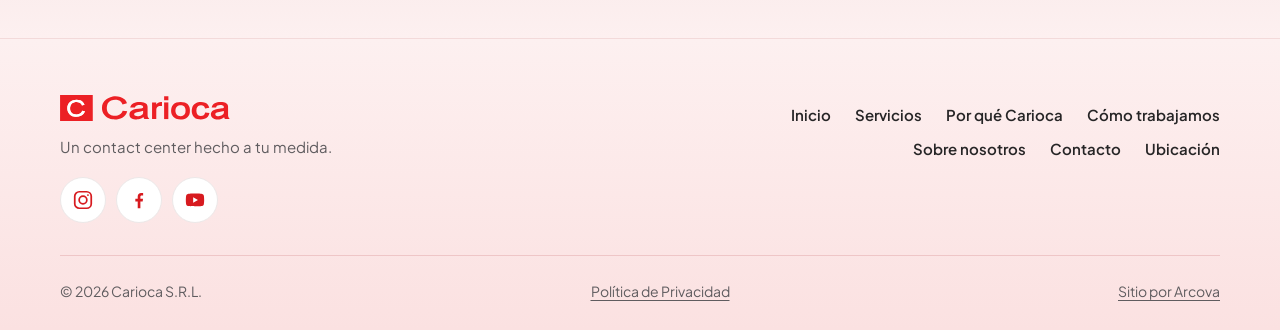
==== commit c074cb9a: "Lanzamiento en cariocacenter.com: quitar noindex, canonical, sitemap y robots con el dominio Co-Auth" ====
--- a/site/index.html
+++ b/site/index.html
@@ -5,16 +5,15 @@
 <meta name="viewport" content="width=device-width, initial-scale=1">
 <title>Carioca | Servicios de Outsourcing de Call Center y Contact Center</title>
 <meta name="description" content="Carioca S.R.L.: servicios de outsourcing de contact center. Inbound, outbound, back office, soporte por correo y WhatsApp y reportería, con 30 años de experiencia.">
-<!-- DEMO: quitar noindex al lanzar en el dominio final -->
-<meta name="robots" content="noindex,nofollow">
-<!-- [[PENDIENTE: dominio]] al tenerlo, añadir canonical, og:url y URL absoluta en og:image -->
+<link rel="canonical" href="https://cariocacenter.com/">
+<meta property="og:url" content="https://cariocacenter.com/">
 <meta property="og:type" content="website">
 <meta property="og:site_name" content="Carioca">
 <meta property="og:locale" content="es_DO">
 <meta property="og:locale:alternate" content="en_US">
 <meta property="og:title" content="Carioca | Servicios de Outsourcing de Contact Center">
 <meta property="og:description" content="Un contact center hecho a tu medida: inbound, outbound, back office, soporte por correo y WhatsApp y reportería.">
-<meta property="og:image" content="img/og.jpg">
+<meta property="og:image" content="https://cariocacenter.com/img/og.jpg">
 <meta property="og:image:width" content="1200"><meta property="og:image:height" content="630">
 <meta name="twitter:card" content="summary_large_image">
 <meta name="theme-color" content="#ffffff">
@@ -22,7 +21,7 @@
 <link rel="apple-touch-icon" href="img/apple-touch-icon.png">
 <script type="application/ld+json">
 {"@context":"https://schema.org","@graph":[
- {"@type":"ProfessionalService","@id":"#business","name":"Carioca S.R.L.","alternateName":"Carioca Call Center",
+ {"@type":"ProfessionalService","@id":"https://cariocacenter.com/#business","name":"Carioca S.R.L.","url":"https://cariocacenter.com/","image":"https://cariocacenter.com/img/og.jpg","alternateName":"Carioca Call Center",
   "description":"Empresa dominicana con más de 30 años en el mercado que ofrece servicios de outsourcing de contact center para clientes nacionales e internacionales: inbound, outbound, operaciones blended, telemercadeo, data entry, cobros, encuestas, soporte técnico y back office.",
   "email":"cariocacallcenter@carioca.com.do","telephone":"+1-809-535-3864",
   "contactPoint":[{"@type":"ContactPoint","contactType":"customer service","telephone":"+1-809-535-3864"},{"@type":"ContactPoint","contactType":"sales","telephone":"+1-849-858-1517","contactOption":"WhatsApp"}],
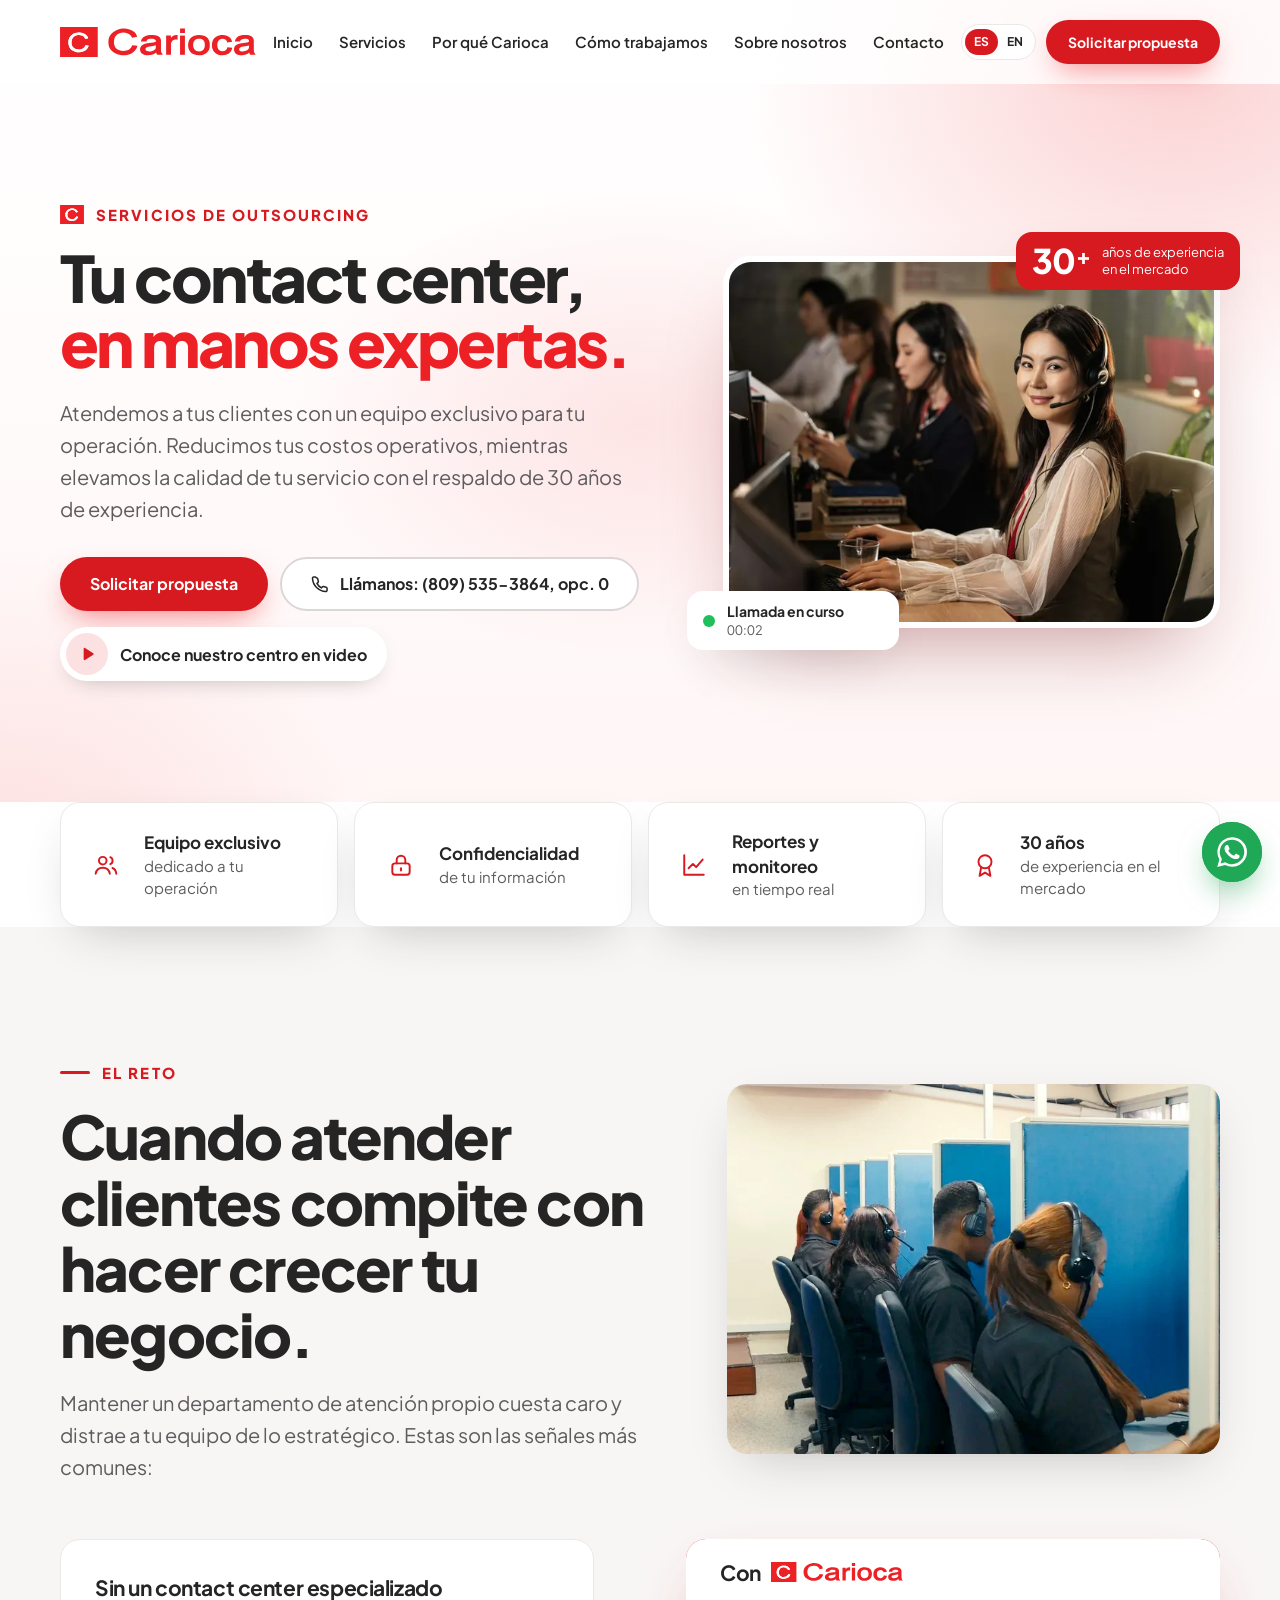
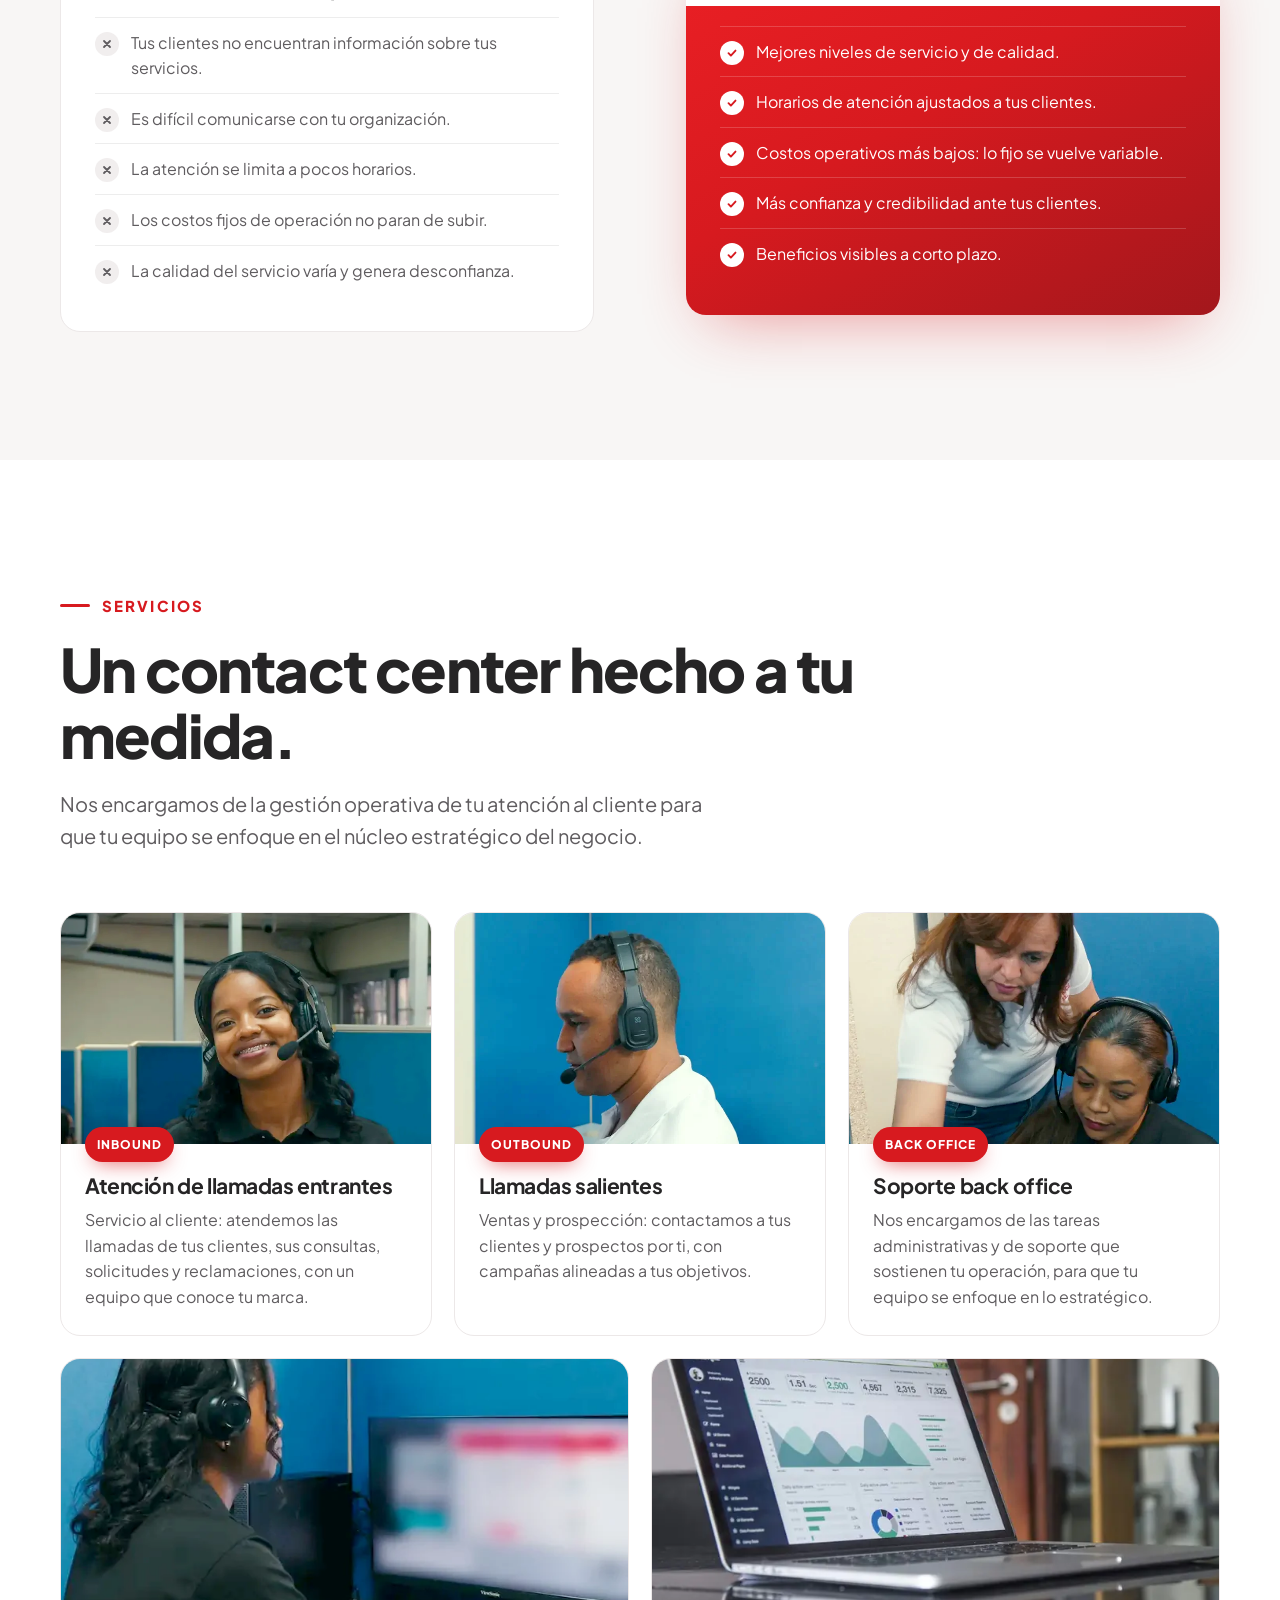
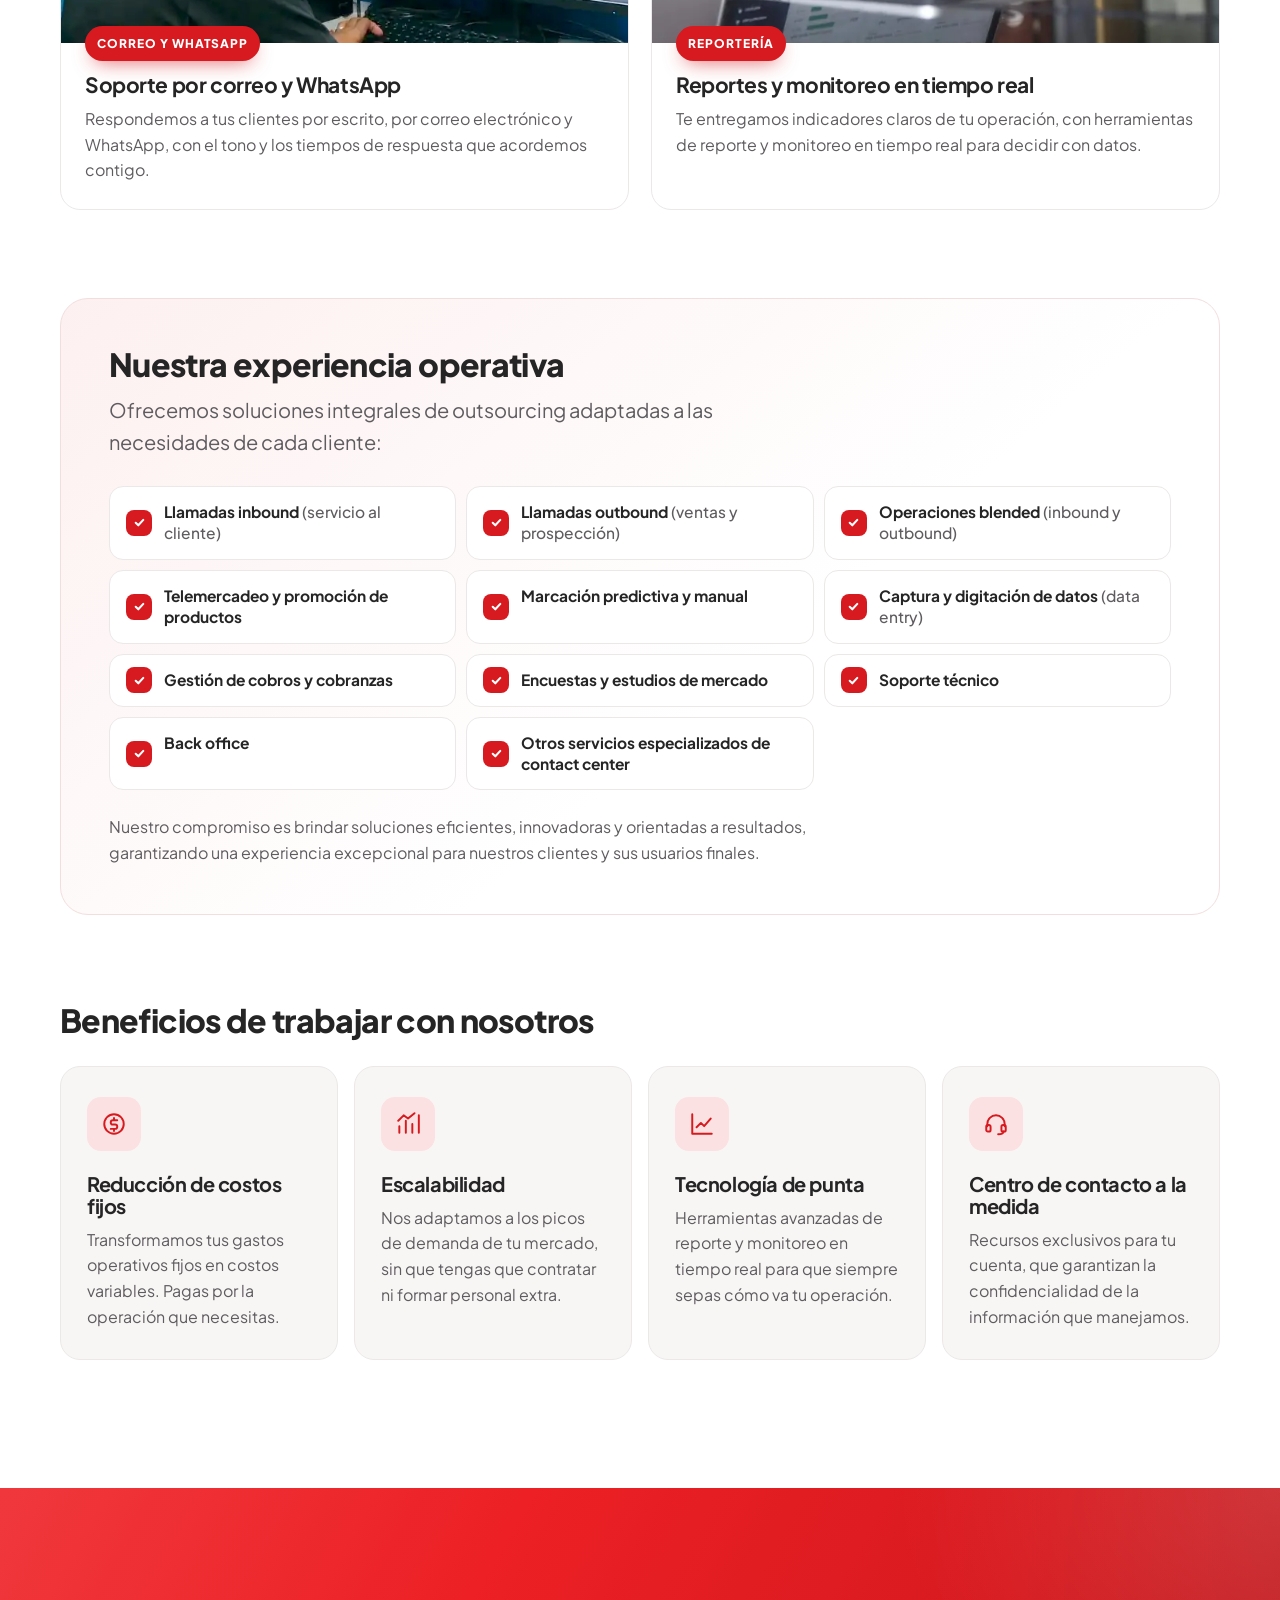
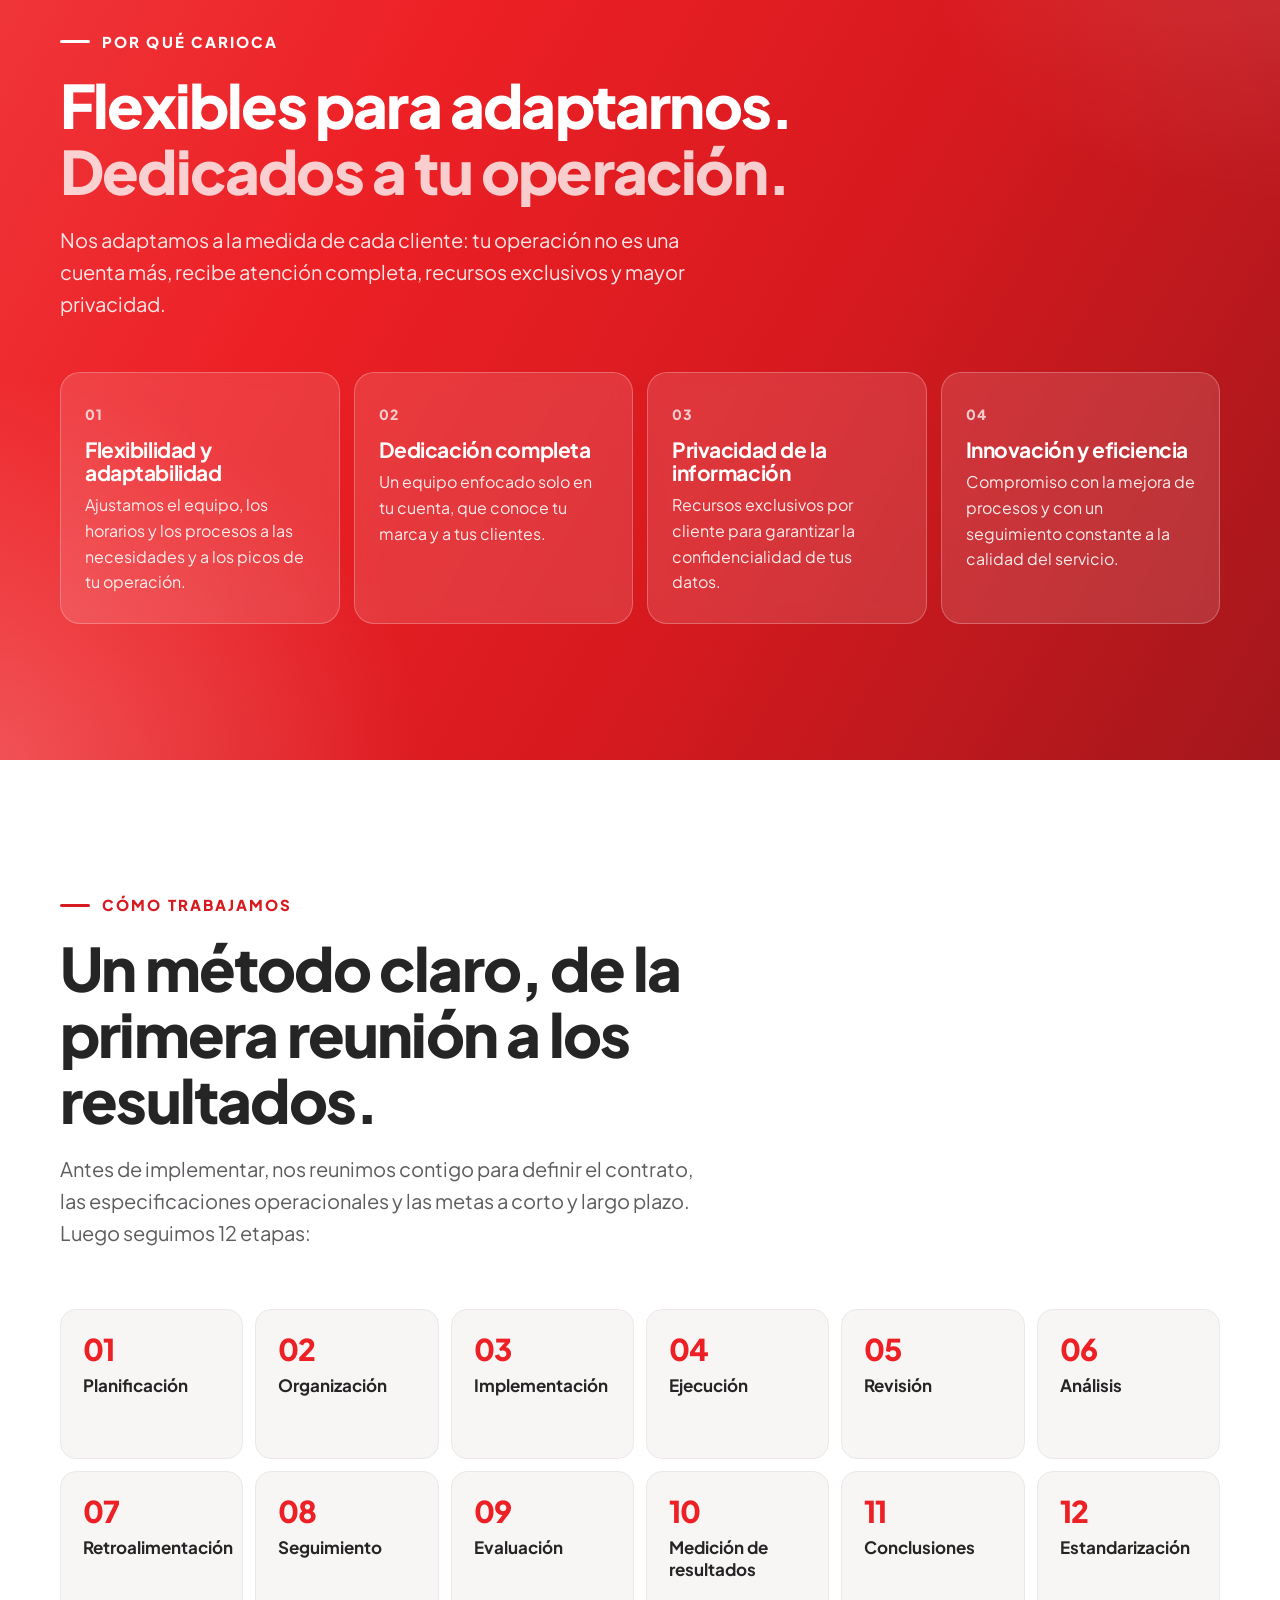
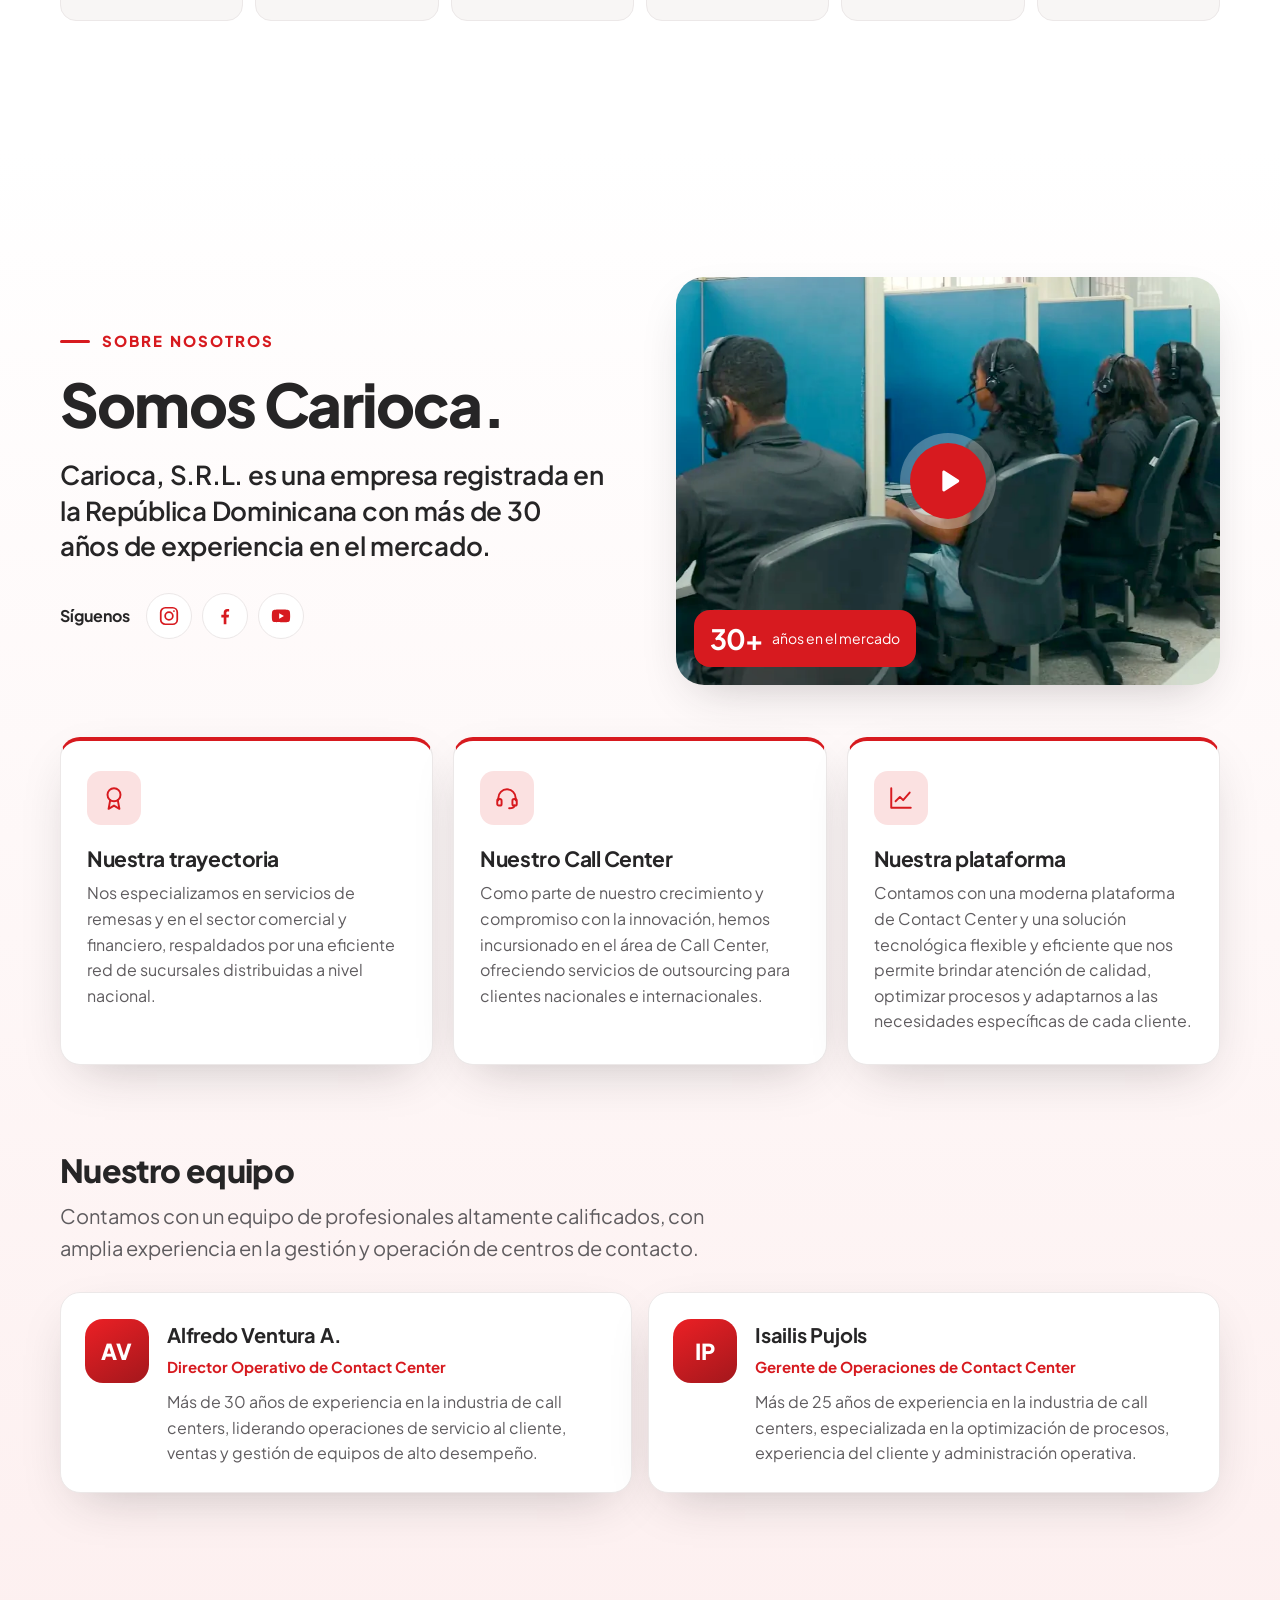
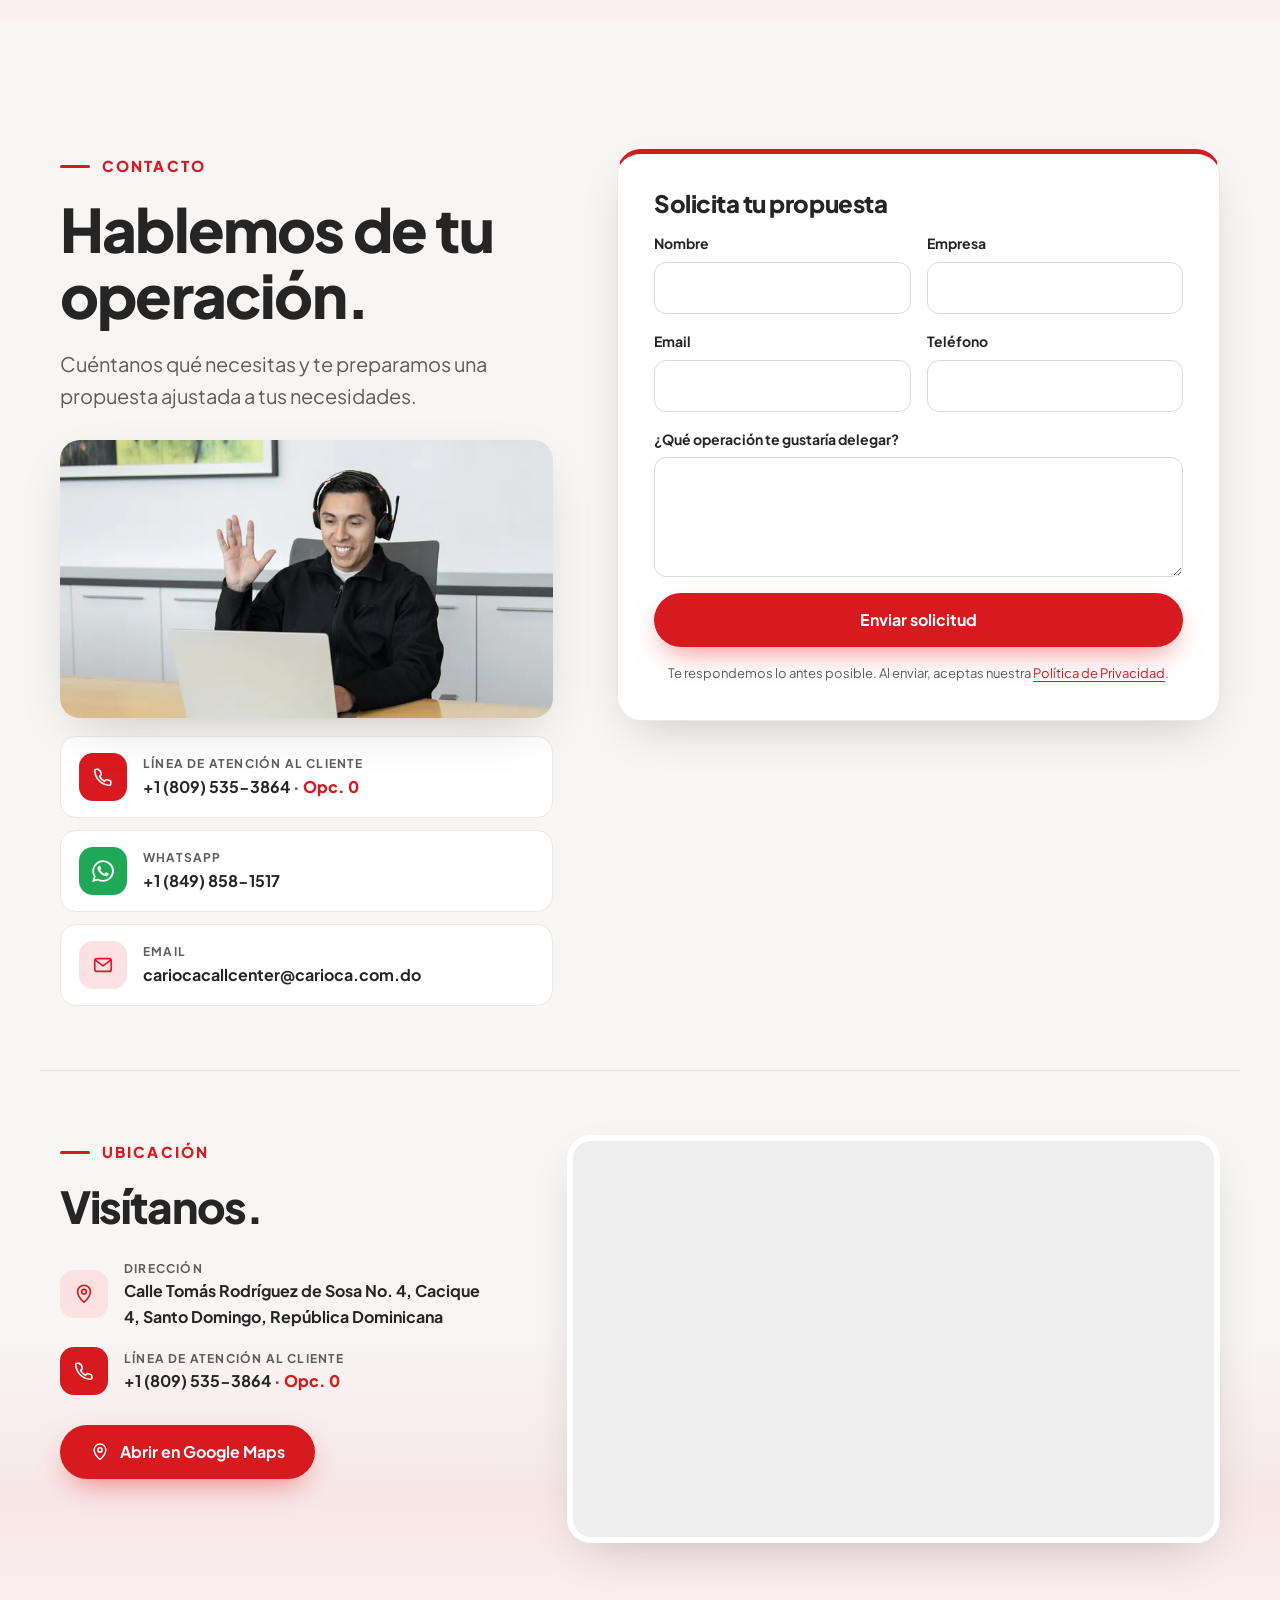
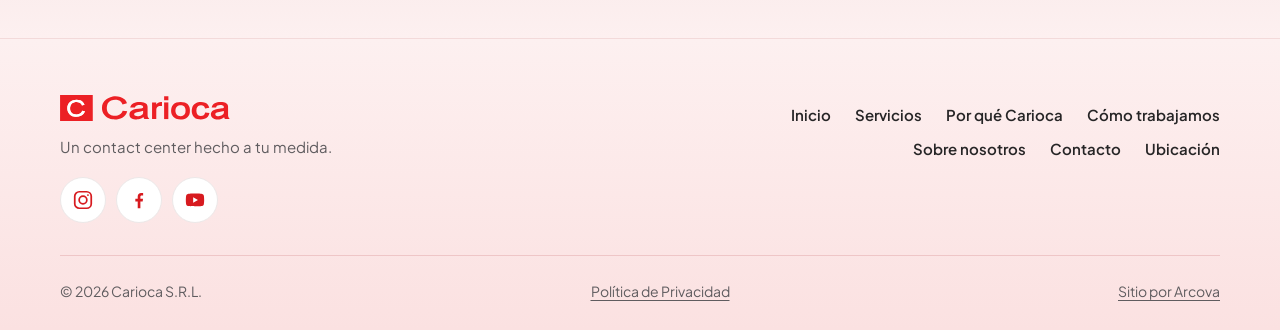
==== commit 0c9da935: "Facebook: enlace a la página real de Carioca Call Center Co-Authored-By: Claude Opus 5.5 <noreply@an" ====
--- a/site/index.html
+++ b/site/index.html
@@ -27,7 +27,7 @@
   "contactPoint":[{"@type":"ContactPoint","contactType":"customer service","telephone":"+1-809-535-3864"},{"@type":"ContactPoint","contactType":"sales","telephone":"+1-849-858-1517","contactOption":"WhatsApp"}],
   "address":{"@type":"PostalAddress","streetAddress":"Calle Tomás Rodríguez de Sosa No. 4, Cacique 4","addressLocality":"Santo Domingo","addressCountry":"DO"},
   "geo":{"@type":"GeoCoordinates","latitude":18.440496,"longitude":-69.9345207},
-  "sameAs":["https://www.instagram.com/Cariocacallcenter","https://www.facebook.com/Cariocaccenter","https://www.youtube.com/@CariocacallcenterCarioca"],
+  "sameAs":["https://www.instagram.com/Cariocacallcenter","https://www.facebook.com/p/Carioca-Call-Center-61595532347851/","https://www.youtube.com/@CariocacallcenterCarioca"],
   "knowsLanguage":["es","en"],
   "hasOfferCatalog":{"@type":"OfferCatalog","name":"Servicios de outsourcing","itemListElement":[
    {"@type":"Offer","itemOffered":{"@type":"Service","name":"Atención de llamadas entrantes (inbound)"}},
@@ -305,7 +305,7 @@
       <div class="social reveal">
         <span data-i18n="ab.follow">Síguenos</span>
         <a href="https://www.instagram.com/Cariocacallcenter" target="_blank" rel="noopener" aria-label="Instagram"><svg aria-hidden="true" viewBox="0 0 24 24"><use href="#i-ig"/></svg></a>
-        <a href="https://www.facebook.com/Cariocaccenter" target="_blank" rel="noopener" aria-label="Facebook"><svg aria-hidden="true" viewBox="0 0 24 24"><use href="#i-fb"/></svg></a>
+        <a href="https://www.facebook.com/p/Carioca-Call-Center-61595532347851/" target="_blank" rel="noopener" aria-label="Facebook"><svg aria-hidden="true" viewBox="0 0 24 24"><use href="#i-fb"/></svg></a>
         <a href="https://www.youtube.com/@CariocacallcenterCarioca" target="_blank" rel="noopener" aria-label="YouTube"><svg aria-hidden="true" viewBox="0 0 24 24"><use href="#i-yt"/></svg></a>
       </div>
     </div>
@@ -427,7 +427,7 @@
       <p data-i18n="foot.tag">Un contact center hecho a tu medida.</p>
       <div class="social social--foot">
         <a href="https://www.instagram.com/Cariocacallcenter" target="_blank" rel="noopener" aria-label="Instagram"><svg aria-hidden="true" viewBox="0 0 24 24"><use href="#i-ig"/></svg></a>
-        <a href="https://www.facebook.com/Cariocaccenter" target="_blank" rel="noopener" aria-label="Facebook"><svg aria-hidden="true" viewBox="0 0 24 24"><use href="#i-fb"/></svg></a>
+        <a href="https://www.facebook.com/p/Carioca-Call-Center-61595532347851/" target="_blank" rel="noopener" aria-label="Facebook"><svg aria-hidden="true" viewBox="0 0 24 24"><use href="#i-fb"/></svg></a>
         <a href="https://www.youtube.com/@CariocacallcenterCarioca" target="_blank" rel="noopener" aria-label="YouTube"><svg aria-hidden="true" viewBox="0 0 24 24"><use href="#i-yt"/></svg></a>
       </div>
     </div>
